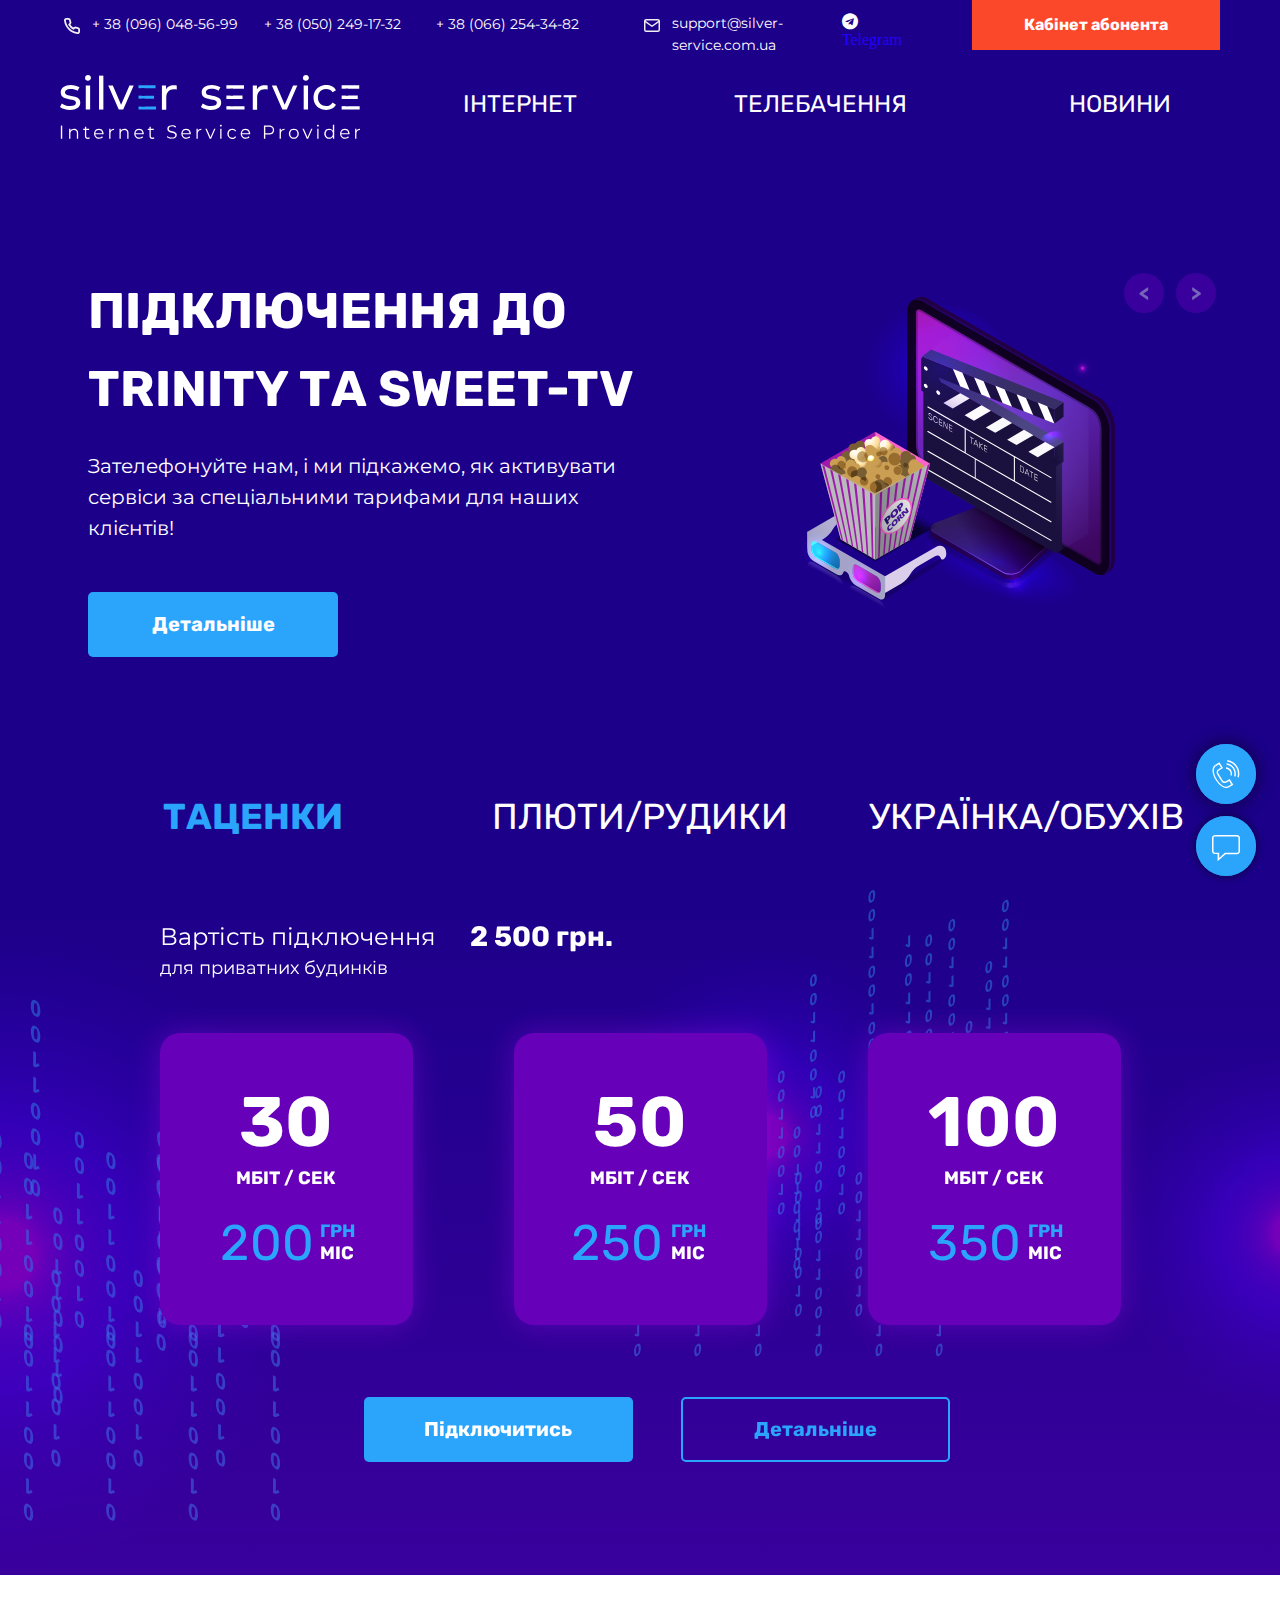
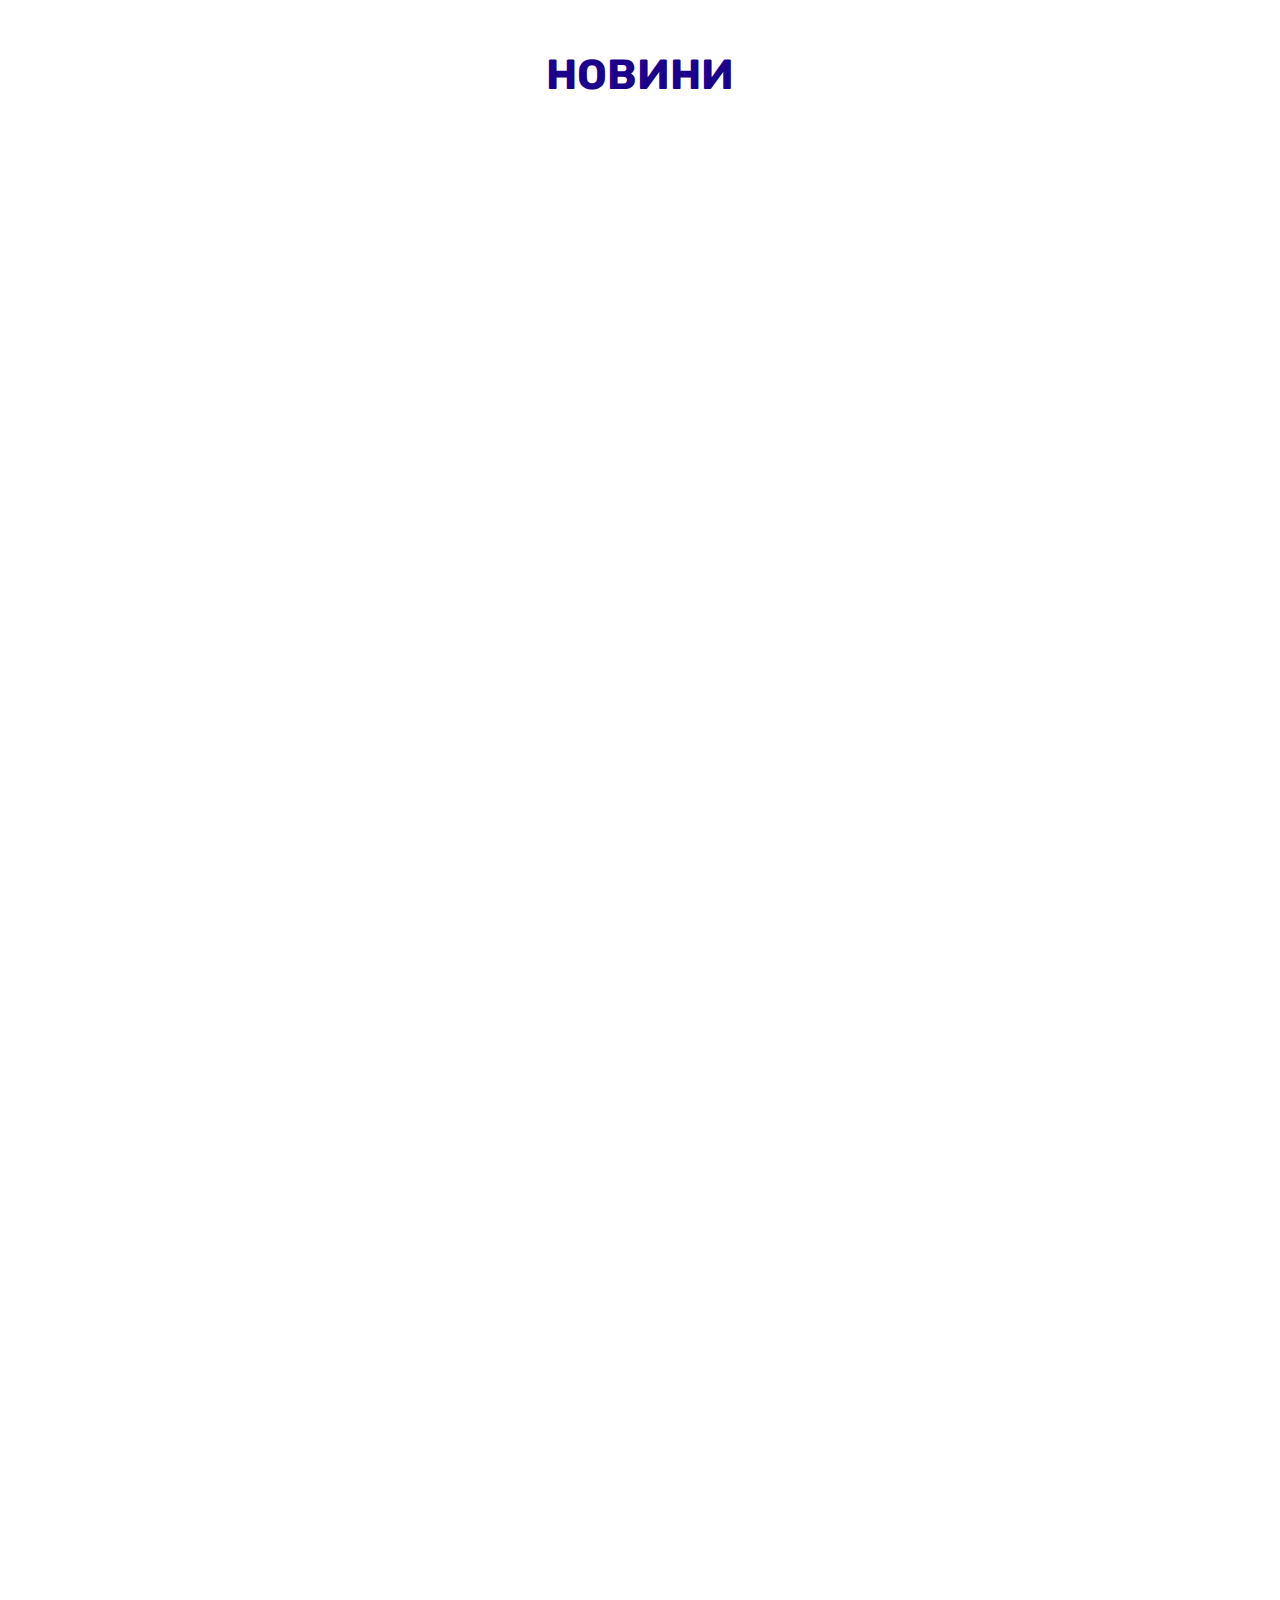
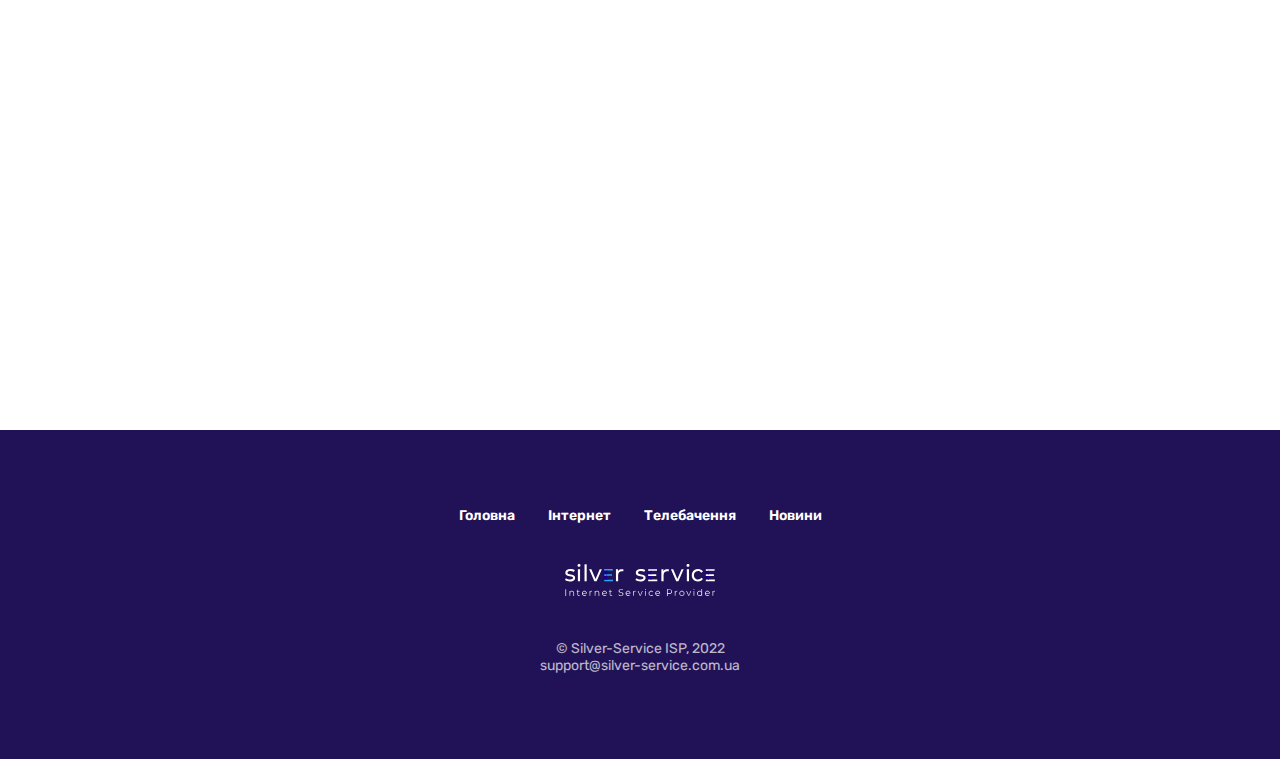
==== index.html @ 861c17b2 "Added link to telegram bot, added mailto:" ====
﻿<!DOCTYPE html>
<html>

<head>
    <meta charset="utf-8" />
    <meta http-equiv="Content-Type" content="text/html; charset=utf-8" />
    <meta name="viewport" content="width=device-width, initial-scale=1.0" />
    <!--metatextblock-->
    <title>Головна</title>
    <meta property="og:url" content="http://project1877229.tilda.ws" />
    <meta property="og:title" content="Головна" />
    <meta property="og:description" content="" />
    <meta property="og:type" content="website" />
    <meta property="og:image" content="images/tild3565-3937-4162-a237-366563643564__-__resize__504x__photo143449487857786c23bcb06b9.jpeg" />
    <link rel="canonical" href="http://project1877229.tilda.ws">
    <!--/metatextblock-->
    <meta property="fb:app_id" content="257953674358265" />
    <meta name="format-detection" content="telephone=no" />
    <meta http-equiv="x-dns-prefetch-control" content="on">
    <link rel="shortcut icon" href="images/tildafavicon.ico" type="image/x-icon" />
    <link rel="stylesheet" href="https://cdnjs.cloudflare.com/ajax/libs/font-awesome/4.7.0/css/font-awesome.min.css">
	
	<!-- Assets -->
    <link rel="stylesheet" href="css/tilda-grid-3.0.min.css" type="text/css" media="all" />
    <link rel="stylesheet" href="css/tilda-blocks-2.12.css?t=1578411606" type="text/css" media="all" />
    <link rel="stylesheet" href="css/tilda-animation-1.0.min.css" type="text/css" media="all" />
    <link rel="stylesheet" href="css/tilda-slds-1.4.min.css" type="text/css" media="all" />
    <link rel="stylesheet" href="css/tilda-zoom-2.0.min.css" type="text/css" media="all" />
    <link rel="stylesheet" href="css/tilda-popup-1.1.min.css" type="text/css" media="all" />
    <link rel="stylesheet" href="css/tilda-feed-1.0.min.css" type="text/css" media="all" />
    <link rel="stylesheet" href="https://fonts.googleapis.com/css?family=Montserrat|Rubik:400,700&display=swap&subset=cyrillic" type="text/css" />
    <script src="js/jquery-1.10.2.min.js"></script>
    <script src="js/tilda-scripts-2.8.min.js"></script>
    <script src="js/tilda-blocks-2.7.js?t=1578411606"></script>
    <script src="js/lazyload-1.3.min.js" charset="utf-8"></script>
    <script src="js/tilda-animation-1.0.min.js" charset="utf-8"></script>
    <script src="js/tilda-slds-1.4.min.js" charset="utf-8"></script>
    <script src="js/hammer.min.js" charset="utf-8"></script>
    <script src="js/tilda-zoom-2.0.min.js" charset="utf-8"></script>
    <script src="js/tilda-feed-1.0.min.js" charset="utf-8"></script>
    <script src="js/tilda-forms-1.0.min.js" charset="utf-8"></script>
    <script type="text/javascript">
        window.dataLayer = window.dataLayer || [];
    </script>
    <script type="text/javascript">
        if ((/bot|google|yandex|baidu|bing|msn|duckduckbot|teoma|slurp|crawler|spider|robot|crawling|facebook/i.test(navigator.userAgent)) === false && typeof(sessionStorage) != 'undefined' && sessionStorage.getItem('visited') !== 'y') {
            var style = document.createElement('style');
            style.type = 'text/css';
            style.innerHTML = '@media screen and (min-width: 980px) {.t-records {opacity: 0;}.t-records_animated {-webkit-transition: opacity ease-in-out .2s;-moz-transition: opacity ease-in-out .2s;-o-transition: opacity ease-in-out .2s;transition: opacity ease-in-out .2s;}.t-records.t-records_visible {opacity: 1;}}';
            document.getElementsByTagName('head')[0].appendChild(style);
            $(document).ready(function() {
                $('.t-records').addClass('t-records_animated');
                setTimeout(function() {
                    $('.t-records').addClass('t-records_visible');
                    sessionStorage.setItem('visited', 'y');
                }, 400);
            });
        }
    </script>
</head>

<body class="t-body" style="margin:0;">
    <!--allrecords-->
    <div id="allrecords" class="t-records" data-hook="blocks-collection-content-node" data-tilda-project-id="1877229" data-tilda-page-id="8498206" data-tilda-formskey="243329e633d4791a2cc7b2db73a82be6">
        <!--header-->
        <div id="t-header" class="t-records" data-hook="blocks-collection-content-node" data-tilda-project-id="1877229" data-tilda-page-id="8498579" data-tilda-formskey="243329e633d4791a2cc7b2db73a82be6">
            <div id="rec147330664" class="r t-rec" style=" " data-animationappear="off" data-record-type="396">
                <!-- T396 -->
                <style>
                    #rec147330664 .t396__artboard {
                        height: 168px;
                        background-color: #1c008a;
                    }
                    
                    #rec147330664 .t396__filter {
                        height: 168px;
                    }
                    
                    #rec147330664 .t396__carrier {
                        height: 168px;
                        background-position: center center;
                        background-attachment: scroll;
                        background-size: cover;
                        background-repeat: no-repeat;
                    }
                    
                    @media screen and (max-width: 1199px) {
                        #rec147330664 .t396__artboard {}
                        #rec147330664 .t396__filter {}
                        #rec147330664 .t396__carrier {
                            background-attachment: scroll;
                        }
                    }
                    
                    @media screen and (max-width: 959px) {}
                    
                    @media screen and (max-width: 639px) {}
                    
                    @media screen and (max-width: 479px) {}
                    
                    #rec147330664 .tn-elem[data-elem-id="1575580127696"] {
                        z-index: 5;
                        top: 75px;
                        left: calc(50% - 600px + 20px);
                        width: 300px;
                    }
                    
                    #rec147330664 .tn-elem[data-elem-id="1575580127696"] .tn-atom {
                        background-position: center center;
                        border-color: transparent;
                        border-style: solid;
                    }
                    
                    @media screen and (max-width: 1199px) {
                        #rec147330664 .tn-elem[data-elem-id="1575580127696"] {
                            top: 28px;
                            left: calc(50% - 480px + 20px);
                            width: 200px;
                        }
                    }
                    
                    @media screen and (max-width: 959px) {}
                    
                    @media screen and (max-width: 639px) {}
                    
                    @media screen and (max-width: 479px) {
                        #rec147330664 .tn-elem[data-elem-id="1575580127696"] {
                            top: 28px;
                            left: calc(50% - 160px + 20px);
                            width: 280px;
                        }
                    }
                    
                    #rec147330664 .tn-elem[data-elem-id="1576693805692"] {
                        color: #ffffff;
                        text-align: center;
                        z-index: 4;
                        top: 77px;
                        left: calc(50% - 600px + 380px);
                        width: 200px;
                        height: 55px;
                    }
                    
                    #rec147330664 .tn-elem[data-elem-id="1576693805692"] .tn-atom {
                        color: #ffffff;
                        font-size: 24px;
                        font-family: 'Rubik', Arial, sans-serif;
                        line-height: 1.55;
                        font-weight: 400;
                        border-width: 1px;
                        border-radius: 30px;
                        background-position: center center;
                        border-color: transparent;
                        border-style: solid;
                        transition: background-color 0.2s ease-in-out, color 0.2s ease-in-out, border-color 0.2s ease-in-out;
                    }
                    
                    #rec147330664 .tn-elem[data-elem-id="1576693805692"] .tn-atom:hover {
                        color: #2ba4fb;
                    }
                    
                    @media screen and (max-width: 1199px) {}
                    
                    @media screen and (max-width: 959px) {}
                    
                    @media screen and (max-width: 639px) {}
                    
                    @media screen and (max-width: 479px) {}
                    
                    #rec147330664 .tn-elem[data-elem-id="1576693866097"] {
                        color: #ffffff;
                        text-align: center;
                        z-index: 2;
                        top: 77px;
                        left: calc(50% - 600px + 680px);
                        width: 200px;
                        height: 55px;
                    }
                    
                    #rec147330664 .tn-elem[data-elem-id="1576693866097"] .tn-atom {
                        color: #ffffff;
                        font-size: 24px;
                        font-family: 'Rubik', Arial, sans-serif;
                        line-height: 1.55;
                        font-weight: 400;
                        border-width: 1px;
                        border-radius: 30px;
                        background-position: center center;
                        border-color: transparent;
                        border-style: solid;
                        transition: background-color 0.2s ease-in-out, color 0.2s ease-in-out, border-color 0.2s ease-in-out;
                    }
                    
                    #rec147330664 .tn-elem[data-elem-id="1576693866097"] .tn-atom:hover {
                        color: #2ba4fb;
                    }
                    
                    @media screen and (max-width: 1199px) {}
                    
                    @media screen and (max-width: 959px) {}
                    
                    @media screen and (max-width: 639px) {}
                    
                    @media screen and (max-width: 479px) {}
                    
                    #rec147330664 .tn-elem[data-elem-id="1576693891593"] {
                        color: #ffffff;
                        text-align: center;
                        z-index: 1;
                        top: 77px;
                        left: calc(50% - 600px + 980px);
                        width: 200px;
                        height: 55px;
                    }
                    
                    #rec147330664 .tn-elem[data-elem-id="1576693891593"] .tn-atom {
                        color: #ffffff;
                        font-size: 24px;
                        font-family: 'Rubik', Arial, sans-serif;
                        line-height: 1.55;
                        font-weight: 400;
                        border-width: 1px;
                        border-radius: 30px;
                        background-position: center center;
                        border-color: transparent;
                        border-style: solid;
                        transition: background-color 0.2s ease-in-out, color 0.2s ease-in-out, border-color 0.2s ease-in-out;
                    }
                    
                    #rec147330664 .tn-elem[data-elem-id="1576693891593"] .tn-atom:hover {
                        color: #2ba4fb;
                    }
                    
                    @media screen and (max-width: 1199px) {}
                    
                    @media screen and (max-width: 959px) {}
                    
                    @media screen and (max-width: 639px) {}
                    
                    @media screen and (max-width: 479px) {}
                    
                    #rec147330664 .tn-elem[data-elem-id="1578404969261"] {
                        z-index: 6;
                        top: 18px;
                        left: calc(50% - 600px + 24px);
                        width: 16px;
                    }
                    
                    #rec147330664 .tn-elem[data-elem-id="1578404969261"] .tn-atom {
                        background-position: center center;
                        border-color: transparent;
                        border-style: solid;
                    }
                    
                    @media screen and (max-width: 1199px) {}
                    
                    @media screen and (max-width: 959px) {}
                    
                    @media screen and (max-width: 639px) {}
                    
                    @media screen and (max-width: 479px) {}
                    
                    #rec147330664 .tn-elem[data-elem-id="1578404969273"] {
                        color: #ffffff;
                        z-index: 7;
                        top: 14px;
                        left: calc(50% - 600px + 52px);
                        width: 160px;
                    }
                    
                    #rec147330664 .tn-elem[data-elem-id="1578404969273"] .tn-atom {
                        color: #ffffff;
                        font-size: 14px;
                        font-family: 'Montserrat', Arial, sans-serif;
                        line-height: 1.55;
                        font-weight: 400;
                        background-position: center center;
                        border-color: transparent;
                        border-style: solid;
                    }
                    
                    @media screen and (max-width: 1199px) {}
                    
                    @media screen and (max-width: 959px) {}
                    
                    @media screen and (max-width: 639px) {}
                    
                    @media screen and (max-width: 479px) {}
                    
                    #rec147330664 .tn-elem[data-elem-id="1578404969281"] {
                        z-index: 8;
                        top: 19px;
                        left: calc(50% - 600px + 604px);
                        width: 16px;
                    }
                    
                    #rec147330664 .tn-elem[data-elem-id="1578404969281"] .tn-atom {
                        background-position: center center;
                        border-color: transparent;
                        border-style: solid;
                    }
                    
                    @media screen and (max-width: 1199px) {}
                    
                    @media screen and (max-width: 959px) {}
                    
                    @media screen and (max-width: 639px) {}
                    
                    @media screen and (max-width: 479px) {}
                    
                    #rec147330664 .tn-elem[data-elem-id="1578404969293"] {
                        color: #ffffff;
                        z-index: 9;
                        top: 13px;
                        left: calc(50% - 600px + 632px);
                        width: 230px;
                    }
                    
                    #rec147330664 .tn-elem[data-elem-id="1578404969293"] .tn-atom {
                        color: #ffffff;
                        font-size: 14px;
                        font-family: 'Montserrat', Arial, sans-serif;
                        line-height: 1.55;
                        font-weight: 400;
                        background-position: center center;
                        border-color: transparent;
                        border-style: solid;
                    }
                    
                    @media screen and (max-width: 1199px) {}
                    
                    @media screen and (max-width: 959px) {}
                    
                    @media screen and (max-width: 639px) {}
                    
                    @media screen and (max-width: 479px) {}
                    
                    #rec147330664 .tn-elem[data-elem-id="1578404969298"] {
                        color: #ffffff;
                        z-index: 10;
                        top: 14px;
                        left: calc(50% - 600px + 224px);
                        width: 160px;
                    }
                    
                    #rec147330664 .tn-elem[data-elem-id="1578404969298"] .tn-atom {
                        color: #ffffff;
                        font-size: 14px;
                        font-family: 'Montserrat', Arial, sans-serif;
                        line-height: 1.55;
                        font-weight: 400;
                        background-position: center center;
                        border-color: transparent;
                        border-style: solid;
                    }
                    
                    @media screen and (max-width: 1199px) {}
                    
                    @media screen and (max-width: 959px) {}
                    
                    @media screen and (max-width: 639px) {}
                    
                    @media screen and (max-width: 479px) {}
                    
                    #rec147330664 .tn-elem[data-elem-id="1578404969304"] {
                        color: #ffffff;
                        z-index: 11;
                        top: 14px;
                        left: calc(50% - 600px + 396px);
                        width: 160px;
                    }
                    
                    #rec147330664 .tn-elem[data-elem-id="1578404969304"] .tn-atom {
                        color: #ffffff;
                        font-size: 14px;
                        font-family: 'Montserrat', Arial, sans-serif;
                        line-height: 1.55;
                        font-weight: 400;
                        background-position: center center;
                        border-color: transparent;
                        border-style: solid;
                    }
                    
                    @media screen and (max-width: 1199px) {}
                    
                    @media screen and (max-width: 959px) {}
                    
                    @media screen and (max-width: 639px) {}
                    
                    @media screen and (max-width: 479px) {}
                    
                    #rec147330664 .tn-elem[data-elem-id="1578404969310"] {
                        color: #ffffff;
                        text-align: center;
                        z-index: 12;
                        top: 0px;
                        left: calc(50% - 600px + 932px);
                        width: 248px;
                        height: 50px;
                    }
                    
                    #rec147330664 .tn-elem[data-elem-id="1578404969310"] .tn-atom {
                        color: #ffffff;
                        font-size: 16px;
                        font-family: 'Rubik', Arial, sans-serif;
                        line-height: 1.55;
                        font-weight: 700;
                        border-width: 1px;
                        border-radius: 0px;
                        background-color: #fb482b;
                        background-position: center center;
                        border-color: transparent;
                        border-style: solid;
                        transition: background-color 0.2s ease-in-out, color 0.2s ease-in-out, border-color 0.2s ease-in-out;
                    }
                    
                    #rec147330664 .tn-elem[data-elem-id="1578404969310"] .tn-atom:hover {
                        background-color: #c41d00;
                    }
                    
                    @media screen and (max-width: 1199px) {}
                    
                    @media screen and (max-width: 959px) {}
                    
                    @media screen and (max-width: 639px) {}
                    
                    @media screen and (max-width: 479px) {}
                </style>
                <div class='t396'>
                    <div class="t396__artboard" data-artboard-recid="147330664" data-artboard-height="168" data-artboard-height_vh="" data-artboard-valign="center" data-artboard-ovrflw="">
                        <div class="t396__carrier" data-artboard-recid="147330664"></div>
                        <div class="t396__filter" data-artboard-recid="147330664"></div>
                        <div class='t396__elem tn-elem tn-elem__1473306641575580127696' data-elem-id='1575580127696' data-elem-type='image' data-field-top-value="75" data-field-top-res-960-value="28" data-field-top-res-320-value="28" data-field-left-value="20" data-field-left-res-960-value="20" data-field-left-res-320-value="20" data-field-width-value="300" data-field-width-res-960-value="200" data-field-width-res-320-value="280" data-field-axisy-value="top" data-field-axisx-value="left" data-field-container-value="grid" data-field-topunits-value="" data-field-leftunits-value="" data-field-heightunits-value="" data-field-widthunits-value="">
                            <a class='tn-atom' href=""> <img class='tn-atom__img t-img' data-original='images/tild3166-6231-4563-a464-386262303534__logo.svg' imgfield='tn_img_1575580127696'> </a>
                        </div>
                        <div class='t396__elem tn-elem tn-elem__1473306641576693805692' data-elem-id='1576693805692' data-elem-type='button' data-field-top-value="77" data-field-left-value="380" data-field-height-value="55" data-field-width-value="200" data-field-axisy-value="top" data-field-axisx-value="left" data-field-container-value="grid" data-field-topunits-value="" data-field-leftunits-value="" data-field-heightunits-value="" data-field-widthunits-value=""> <a class='tn-atom' href="page8498574.html">ІНТЕРНЕТ</a> </div>
                        <div class='t396__elem tn-elem tn-elem__1473306641576693866097' data-elem-id='1576693866097' data-elem-type='button' data-field-top-value="77" data-field-left-value="680" data-field-height-value="55" data-field-width-value="200" data-field-axisy-value="top" data-field-axisx-value="left" data-field-container-value="grid" data-field-topunits-value="" data-field-leftunits-value="" data-field-heightunits-value="" data-field-widthunits-value=""> <a class='tn-atom' href="page8629852.html">ТЕЛЕБАЧЕННЯ</a> </div>
                        <div class='t396__elem tn-elem tn-elem__1473306641576693891593' data-elem-id='1576693891593' data-elem-type='button' data-field-top-value="77" data-field-left-value="980" data-field-height-value="55" data-field-width-value="200" data-field-axisy-value="top" data-field-axisx-value="left" data-field-container-value="grid" data-field-topunits-value="" data-field-leftunits-value="" data-field-heightunits-value="" data-field-widthunits-value=""> <a class='tn-atom' href="page8629856.html">НОВИНИ</a> </div>
                        <div class='t396__elem tn-elem tn-elem__1473306641578404969261' data-elem-id='1578404969261' data-elem-type='image' data-field-top-value="18" data-field-left-value="24" data-field-width-value="16" data-field-axisy-value="top" data-field-axisx-value="left" data-field-container-value="grid" data-field-topunits-value="" data-field-leftunits-value="" data-field-heightunits-value="" data-field-widthunits-value="">
                            <div class='tn-atom'> <img class='tn-atom__img t-img' data-original='images/tild3439-3432-4539-a363-653532376530__phone.svg' imgfield='tn_img_1578404969261'> </div>
                        </div>
                        <div class='t396__elem tn-elem tn-elem__1473306641578404969273' data-elem-id='1578404969273' data-elem-type='text' data-field-top-value="14" data-field-left-value="52" data-field-width-value="160" data-field-axisy-value="top" data-field-axisx-value="left" data-field-container-value="grid" data-field-topunits-value="" data-field-leftunits-value="" data-field-heightunits-value="" data-field-widthunits-value="">
                            <div class='tn-atom' field='tn_text_1578404969273'>+ 38 (096) 048-56-99</div>
                        </div>
                        <div class='t396__elem tn-elem tn-elem__1473306641578404969281' data-elem-id='1578404969281' data-elem-type='image' data-field-top-value="19" data-field-left-value="604" data-field-width-value="16" data-field-axisy-value="top" data-field-axisx-value="left" data-field-container-value="grid" data-field-topunits-value="" data-field-leftunits-value="" data-field-heightunits-value="" data-field-widthunits-value="">
                            <div class='tn-atom'> <img class='tn-atom__img t-img' data-original='images/tild3363-3438-4462-a466-366363633632__mail.svg' imgfield='tn_img_1578404969281'> </div>
                        </div>
                        <div class='t396__elem tn-elem tn-elem__1473306641578404969293' data-elem-id='1578404969293' data-elem-type='text' data-field-top-value="13" data-field-left-value="632" data-field-width-value="230" data-field-axisy-value="top" data-field-axisx-value="left" data-field-container-value="grid" data-field-topunits-value="" data-field-leftunits-value="" data-field-heightunits-value="" data-field-widthunits-value=""> <a class='tn-atom' href="mailto:support@silver-service.com.ua" target="_blank">support@silver-service.com.ua</a> <div class="Telegram" id="Telegram"><a href="#" class="fa fa-telegram"></a><a href="https://t.me/SilverService_tg_bot">Telegram</a></div> </div>
                        <div class='t396__elem tn-elem tn-elem__1473306641578404969298' data-elem-id='1578404969298' data-elem-type='text' data-field-top-value="14" data-field-left-value="224" data-field-width-value="160" data-field-axisy-value="top" data-field-axisx-value="left" data-field-container-value="grid" data-field-topunits-value="" data-field-leftunits-value="" data-field-heightunits-value="" data-field-widthunits-value="">
                            <div class='tn-atom' field='tn_text_1578404969298'>+ 38 (050) 249-17-32</div>
                        </div>
                        <div class='t396__elem tn-elem tn-elem__1473306641578404969304' data-elem-id='1578404969304' data-elem-type='text' data-field-top-value="14" data-field-left-value="396" data-field-width-value="160" data-field-axisy-value="top" data-field-axisx-value="left" data-field-container-value="grid" data-field-topunits-value="" data-field-leftunits-value="" data-field-heightunits-value="" data-field-widthunits-value="">
                            <div class='tn-atom' field='tn_text_1578404969304'>+ 38 (066) 254-34-82</div>
                        </div>
                        <div class='t396__elem tn-elem tn-elem__1473306641578404969310' data-elem-id='1578404969310' data-elem-type='button' data-field-top-value="0" data-field-left-value="932" data-field-height-value="50" data-field-width-value="248" data-field-axisy-value="top" data-field-axisx-value="left" data-field-container-value="grid" data-field-topunits-value="" data-field-leftunits-value="" data-field-heightunits-value="" data-field-widthunits-value=""> <a href="http://91.220.106.12:7979/publicbill/?&N=Client" <div class='tn-atom'>Кабінет абонента</div></a> </div>
                    </div>
                </div>
                <script>
                    $(document).ready(function() {
                        t396_init('147330664');
                    });
                </script>
                <!-- /T396 -->
            </div>
        </div>
        <!--/header-->
        <div id="rec149442898" class="r t-rec" style=" " data-animationappear="off" data-record-type="396">
            <!-- T396 -->
            <style>
                #rec149442898 .t396__artboard {
                    height: 490px;
                    background-color: #1c008a;
                }
                
                #rec149442898 .t396__filter {
                    height: 490px;
                }
                
                #rec149442898 .t396__carrier {
                    height: 490px;
                    background-position: center center;
                    background-attachment: scroll;
                    background-size: cover;
                    background-repeat: no-repeat;
                }
                
                @media screen and (max-width: 1199px) {
                    #rec149442898 .t396__artboard {}
                    #rec149442898 .t396__filter {}
                    #rec149442898 .t396__carrier {
                        background-attachment: scroll;
                    }
                }
                
                @media screen and (max-width: 959px) {}
                
                @media screen and (max-width: 639px) {}
                
                @media screen and (max-width: 479px) {}
                
                #rec149442898 .tn-elem[data-elem-id="1576423283520"] {
                    z-index: 1;
                    top: 81px;
                    left: calc(50% - 600px + 0px);
                    width: 1200px;
                    height: 550px;
                }
                
                #rec149442898 .tn-elem[data-elem-id="1576423283520"] .tn-atom {
                    background-position: center center;
                    border-color: transparent;
                    border-style: solid;
                }
                
                @media screen and (max-width: 1199px) {}
                
                @media screen and (max-width: 959px) {}
                
                @media screen and (max-width: 639px) {}
                
                @media screen and (max-width: 479px) {}
                
                #rec149442898 .tn-elem[data-elem-id="1578411361513"] {
                    color: #ffffff;
                    text-align: center;
                    z-index: 2;
                    top: 105px;
                    left: calc(50% - 600px + 1136px);
                    width: 40px;
                    height: 40px;
                }
                
                #rec149442898 .tn-elem[data-elem-id="1578411361513"] .tn-atom {
                    color: #ffffff;
                    font-size: 20px;
                    font-family: 'Rubik', Arial, sans-serif;
                    line-height: 1.55;
                    font-weight: 700;
                    border-width: 1px;
                    border-radius: 30px;
                    opacity: 0.4;
                    background-color: #6600b9;
                    background-position: center center;
                    border-color: transparent;
                    border-style: solid;
                    transition: background-color 0.2s ease-in-out, color 0.2s ease-in-out, border-color 0.2s ease-in-out;
                }
                
                @media screen and (max-width: 1199px) {}
                
                @media screen and (max-width: 959px) {}
                
                @media screen and (max-width: 639px) {}
                
                @media screen and (max-width: 479px) {}
                
                #rec149442898 .tn-elem[data-elem-id="1578411439933"] {
                    color: #ffffff;
                    text-align: center;
                    z-index: 3;
                    top: 105px;
                    left: calc(50% - 600px + 1084px);
                    width: 40px;
                    height: 40px;
                }
                
                #rec149442898 .tn-elem[data-elem-id="1578411439933"] .tn-atom {
                    color: #ffffff;
                    font-size: 20px;
                    font-family: 'Rubik', Arial, sans-serif;
                    line-height: 1.55;
                    font-weight: 700;
                    border-width: 1px;
                    border-radius: 30px;
                    opacity: 0.4;
                    background-color: #6600b9;
                    background-position: center center;
                    border-color: transparent;
                    border-style: solid;
                    transition: background-color 0.2s ease-in-out, color 0.2s ease-in-out, border-color 0.2s ease-in-out;
                }
                
                @media screen and (max-width: 1199px) {}
                
                @media screen and (max-width: 959px) {}
                
                @media screen and (max-width: 639px) {}
                
                @media screen and (max-width: 479px) {}
            </style>
            <div class='t396'>
                <div class="t396__artboard" data-artboard-recid="149442898" data-artboard-height="490" data-artboard-height_vh="" data-artboard-valign="center" data-artboard-ovrflw="">
                    <div class="t396__carrier" data-artboard-recid="149442898"></div>
                    <div class="t396__filter" data-artboard-recid="149442898"></div>
                    <div class='t396__elem tn-elem tn-elem__1494428981576423283520' data-elem-id='1576423283520' data-elem-type='shape' data-field-top-value="81" data-field-left-value="0" data-field-height-value="550" data-field-width-value="1200" data-field-axisy-value="top" data-field-axisx-value="left" data-field-container-value="grid" data-field-topunits-value="" data-field-leftunits-value="" data-field-heightunits-value="" data-field-widthunits-value="">
                        <div class='tn-atom'> </div>
                    </div>
                    <div class='t396__elem tn-elem tn-elem__1494428981578411361513' data-elem-id='1578411361513' data-elem-type='button' data-field-top-value="105" data-field-left-value="1136" data-field-height-value="40" data-field-width-value="40" data-field-axisy-value="top" data-field-axisx-value="left" data-field-container-value="grid" data-field-topunits-value="" data-field-leftunits-value="" data-field-heightunits-value="" data-field-widthunits-value=""> <a class='tn-atom' href="#slider_right">></a> </div>
                    <div class='t396__elem tn-elem tn-elem__1494428981578411439933' data-elem-id='1578411439933' data-elem-type='button' data-field-top-value="105" data-field-left-value="1084" data-field-height-value="40" data-field-width-value="40" data-field-axisy-value="top" data-field-axisx-value="left" data-field-container-value="grid" data-field-topunits-value="" data-field-leftunits-value="" data-field-heightunits-value="" data-field-widthunits-value="">
                        <a class='tn-atom' href="#slider_left">
                            <</a>
                    </div>
                </div>
            </div>
            <script>
                $(document).ready(function() {
                    t396_init('149442898');
                });
            </script>
            <!-- /T396 -->
        </div>
        <div id="rec149499066" class="r t-rec" style=" " data-animationappear="off" data-record-type="396">
            <!-- T396 -->
            <style>
                #rec149499066 .t396__artboard {
                    height: 490px;
                    background-color: #1C008A;
                }
                
                #rec149499066 .t396__filter {
                    height: 490px;
                }
                
                #rec149499066 .t396__carrier {
                    height: 490px;
                    background-position: center center;
                    background-attachment: scroll;
                    background-size: cover;
                    background-repeat: no-repeat;
                }
                
                @media screen and (max-width: 1199px) {
                    #rec149499066 .t396__artboard {}
                    #rec149499066 .t396__filter {}
                    #rec149499066 .t396__carrier {
                        background-attachment: scroll;
                    }
                }
                
                @media screen and (max-width: 959px) {
                    #rec149499066 .t396__artboard {
                        height: 772px;
                    }
                    #rec149499066 .t396__filter {
                        height: 772px;
                    }
                    #rec149499066 .t396__carrier {
                        height: 772px;
                    }
                }
                
                @media screen and (max-width: 639px) {
                    #rec149499066 .t396__artboard {
                        height: 724px;
                    }
                    #rec149499066 .t396__filter {
                        height: 724px;
                    }
                    #rec149499066 .t396__carrier {
                        height: 724px;
                    }
                }
                
                @media screen and (max-width: 479px) {
                    #rec149499066 .t396__artboard {
                        height: 648px;
                    }
                    #rec149499066 .t396__filter {
                        height: 648px;
                    }
                    #rec149499066 .t396__carrier {
                        height: 648px;
                    }
                }
                
                #rec149499066 .tn-elem[data-elem-id="1576692817430"] {
                    color: #ffffff;
                    text-align: center;
                    z-index: 5;
                    top: 343px;
                    left: 48px;
                    width: 250px;
                    height: 65px;
                }
                
                #rec149499066 .tn-elem[data-elem-id="1576692817430"] .tn-atom {
                    color: #ffffff;
                    font-size: 20px;
                    font-family: 'Rubik', Arial, sans-serif;
                    line-height: 1.55;
                    font-weight: 700;
                    border-width: 2px;
                    border-radius: 5px;
                    background-color: #2ba4fb;
                    background-position: center center;
                    border-color: transparent;
                    border-style: solid;
                    transition: background-color 0.2s ease-in-out, color 0.2s ease-in-out, border-color 0.2s ease-in-out;
                }
                
                #rec149499066 .tn-elem[data-elem-id="1576692817430"] .tn-atom:hover {
                    background-color: #6600b9;
                    color: #ffffff;
                }
                
                @media screen and (max-width: 1199px) {}
                
                @media screen and (max-width: 959px) {
                    #rec149499066 .tn-elem[data-elem-id="1576692817430"] {
                        top: 675px;
                        left: 24px;
                    }
                }
                
                @media screen and (max-width: 639px) {
                    #rec149499066 .tn-elem[data-elem-id="1576692817430"] {
                        top: 625px;
                        left: 24px;
                    }
                }
                
                @media screen and (max-width: 479px) {
                    #rec149499066 .tn-elem[data-elem-id="1576692817430"] {
                        top: 545px;
                        left: 12px;
                    }
                }
                
                #rec149499066 .tn-elem[data-elem-id="1578065264593"] {
                    color: #ffffff;
                    z-index: 6;
                    top: 24px;
                    left: 48px;
                    width: 560px;
                }
                
                #rec149499066 .tn-elem[data-elem-id="1578065264593"] .tn-atom {
                    color: #ffffff;
                    font-size: 50px;
                    font-family: 'Rubik', Arial, sans-serif;
                    line-height: 1.55;
                    font-weight: 700;
                    background-position: center center;
                    border-color: transparent;
                    border-style: solid;
                }
                
                @media screen and (max-width: 1199px) {}
                
                @media screen and (max-width: 959px) {
                    #rec149499066 .tn-elem[data-elem-id="1578065264593"] {
                        top: 356px;
                        left: 24px;
                    }
                }
                
                @media screen and (max-width: 639px) {
                    #rec149499066 .tn-elem[data-elem-id="1578065264593"] {
                        top: 356px;
                        left: 24px;
                        width: 440px;
                    }
                    #rec149499066 .tn-elem[data-elem-id="1578065264593"] .tn-atom {
                        font-size: 40px;
                    }
                }
                
                @media screen and (max-width: 479px) {
                    #rec149499066 .tn-elem[data-elem-id="1578065264593"] {
                        top: 245px;
                        left: 12px;
                        width: 286px;
                    }
                    #rec149499066 .tn-elem[data-elem-id="1578065264593"] .tn-atom {
                        font-size: 36px;
                    }
                }
                
                #rec149499066 .tn-elem[data-elem-id="1578065332938"] {
                    color: #ffffff;
                    z-index: 7;
                    top: 202px;
                    left: 48px;
                    width: 560px;
                }
                
                #rec149499066 .tn-elem[data-elem-id="1578065332938"] .tn-atom {
                    color: #ffffff;
                    font-size: 20px;
                    font-family: 'Montserrat', Arial, sans-serif;
                    line-height: 1.55;
                    font-weight: 400;
                    background-position: center center;
                    border-color: transparent;
                    border-style: solid;
                }
                
                @media screen and (max-width: 1199px) {}
                
                @media screen and (max-width: 959px) {
                    #rec149499066 .tn-elem[data-elem-id="1578065332938"] {
                        top: 534px;
                        left: 24px;
                    }
                }
                
                @media screen and (max-width: 639px) {
                    #rec149499066 .tn-elem[data-elem-id="1578065332938"] {
                        top: 504px;
                        left: 24px;
                        width: 430px;
                    }
                    #rec149499066 .tn-elem[data-elem-id="1578065332938"] .tn-atom {
                        font-size: 16px;
                    }
                }
                
                @media screen and (max-width: 479px) {
                    #rec149499066 .tn-elem[data-elem-id="1578065332938"] {
                        top: 423px;
                        left: 10px;
                        width: 280px;
                    }
                }
                
                #rec149499066 .tn-elem[data-elem-id="1578065553481"] {
                    z-index: 4;
                    top: 25px;
                    left: 680px;
                    width: 440px;
                }
                
                #rec149499066 .tn-elem[data-elem-id="1578065553481"] .tn-atom {
                    background-position: center center;
                    border-color: transparent;
                    border-style: solid;
                }
                
                @media screen and (max-width: 1199px) {
                    #rec149499066 .tn-elem[data-elem-id="1578065553481"] {
                        top: 25px;
                        left: 542px;
                    }
                }
                
                @media screen and (max-width: 959px) {
                    #rec149499066 .tn-elem[data-elem-id="1578065553481"] {
                        top: 5px;
                        left: 180px;
                    }
                }
                
                @media screen and (max-width: 639px) {
                    #rec149499066 .tn-elem[data-elem-id="1578065553481"] {
                        top: 5px;
                        left: 20px;
                    }
                }
                
                @media screen and (max-width: 479px) {
                    #rec149499066 .tn-elem[data-elem-id="1578065553481"] {
                        top: 5px;
                        left: 10px;
                        width: 280px;
                    }
                }
            </style>
            <div class='t396'>
                <div class="t396__artboard" data-artboard-recid="149499066" data-artboard-height="490" data-artboard-height-res-640="772" data-artboard-height-res-480="724" data-artboard-height-res-320="648" data-artboard-height_vh="" data-artboard-valign="center" data-artboard-ovrflw="">
                    <div class="t396__carrier" data-artboard-recid="149499066"></div>
                    <div class="t396__filter" data-artboard-recid="149499066"></div>
                    <div class='t396__elem tn-elem tn-elem__1494990661576692817430' data-elem-id='1576692817430' data-elem-type='button' data-field-top-value="343" data-field-top-res-640-value="675" data-field-top-res-480-value="625" data-field-top-res-320-value="545" data-field-left-value="48" data-field-left-res-640-value="24" data-field-left-res-480-value="24" data-field-left-res-320-value="12" data-field-height-value="65" data-field-width-value="250" data-field-axisy-value="top" data-field-axisx-value="left" data-field-container-value="window" data-field-topunits-value="" data-field-leftunits-value="" data-field-heightunits-value="" data-field-widthunits-value=""> <a class='tn-atom' href="page8629852.html">Детальніше</a> </div>
                    <div class='t396__elem tn-elem tn-elem__1494990661578065264593' data-elem-id='1578065264593' data-elem-type='text' data-field-top-value="24" data-field-top-res-640-value="356" data-field-top-res-480-value="356" data-field-top-res-320-value="245" data-field-left-value="48" data-field-left-res-640-value="24" data-field-left-res-480-value="24" data-field-left-res-320-value="12" data-field-width-value="560" data-field-width-res-480-value="440" data-field-width-res-320-value="286" data-field-axisy-value="top" data-field-axisx-value="left" data-field-container-value="window" data-field-topunits-value="" data-field-leftunits-value="" data-field-heightunits-value="" data-field-widthunits-value="">
                        <div class='tn-atom' field='tn_text_1578065264593'>ПІДКЛЮЧЕННЯ ДО TRINITY ТА SWEET-TV</div>
                    </div>
                    <div class='t396__elem tn-elem tn-elem__1494990661578065332938' data-elem-id='1578065332938' data-elem-type='text' data-field-top-value="202" data-field-top-res-640-value="534" data-field-top-res-480-value="504" data-field-top-res-320-value="423" data-field-left-value="48" data-field-left-res-640-value="24" data-field-left-res-480-value="24" data-field-left-res-320-value="10" data-field-width-value="560" data-field-width-res-480-value="430" data-field-width-res-320-value="280" data-field-axisy-value="top" data-field-axisx-value="left" data-field-container-value="window" data-field-topunits-value="" data-field-leftunits-value="" data-field-heightunits-value="" data-field-widthunits-value="">
                        <div class='tn-atom' field='tn_text_1578065332938'>Зателефонуйте нам, і ми підкажемо, як активувати сервіси за спеціальними тарифами для наших клієнтів!</div>
                    </div>
                    <div class='t396__elem tn-elem tn-elem__1494990661578065553481' data-elem-id='1578065553481' data-elem-type='image' data-field-top-value="25" data-field-top-res-960-value="25" data-field-top-res-640-value="5" data-field-top-res-480-value="5" data-field-top-res-320-value="5" data-field-left-value="680" data-field-left-res-960-value="542" data-field-left-res-640-value="180" data-field-left-res-480-value="20" data-field-left-res-320-value="10" data-field-width-value="440" data-field-width-res-320-value="280" data-field-axisy-value="top" data-field-axisx-value="left" data-field-container-value="window" data-field-topunits-value="" data-field-leftunits-value="" data-field-heightunits-value="" data-field-widthunits-value="">
                        <div class='tn-atom'> <img class='tn-atom__img t-img' data-original='images/tild6336-3039-4363-a165-613037383131__illustration.svg' imgfield='tn_img_1578065553481'> </div>
                    </div>
                </div>
            </div>
            <script>
                $(document).ready(function() {
                    t396_init('149499066');
                });
            </script>
            <!-- /T396 -->
        </div>
        <div id="rec153305418" class="r t-rec" style=" " data-animationappear="off" data-record-type="396">
            <!-- T396 -->
            <style>
                #rec153305418 .t396__artboard {
                    height: 490px;
                    background-color: #1C008A;
                }
                
                #rec153305418 .t396__filter {
                    height: 490px;
                }
                
                #rec153305418 .t396__carrier {
                    height: 490px;
                    background-position: center center;
                    background-attachment: scroll;
                    background-size: cover;
                    background-repeat: no-repeat;
                }
                
                @media screen and (max-width: 1199px) {
                    #rec153305418 .t396__artboard {}
                    #rec153305418 .t396__filter {}
                    #rec153305418 .t396__carrier {
                        background-attachment: scroll;
                    }
                }
                
                @media screen and (max-width: 959px) {
                    #rec153305418 .t396__artboard {
                        height: 772px;
                    }
                    #rec153305418 .t396__filter {
                        height: 772px;
                    }
                    #rec153305418 .t396__carrier {
                        height: 772px;
                    }
                }
                
                @media screen and (max-width: 639px) {
                    #rec153305418 .t396__artboard {
                        height: 724px;
                    }
                    #rec153305418 .t396__filter {
                        height: 724px;
                    }
                    #rec153305418 .t396__carrier {
                        height: 724px;
                    }
                }
                
                @media screen and (max-width: 479px) {
                    #rec153305418 .t396__artboard {
                        height: 648px;
                    }
                    #rec153305418 .t396__filter {
                        height: 648px;
                    }
                    #rec153305418 .t396__carrier {
                        height: 648px;
                    }
                }
                
                #rec153305418 .tn-elem[data-elem-id="1576692817430"] {
                    color: #ffffff;
                    text-align: center;
                    z-index: 5;
                    top: 343px;
                    left: 48px;
                    width: 330px;
                    height: 65px;
                }
                
                #rec153305418 .tn-elem[data-elem-id="1576692817430"] .tn-atom {
                    color: #ffffff;
                    font-size: 20px;
                    font-family: 'Rubik', Arial, sans-serif;
                    line-height: 1.55;
                    font-weight: 700;
                    border-width: 2px;
                    border-radius: 5px;
                    background-color: #2ba4fb;
                    background-position: center center;
                    border-color: transparent;
                    border-style: solid;
                    transition: background-color 0.2s ease-in-out, color 0.2s ease-in-out, border-color 0.2s ease-in-out;
                }
                
                #rec153305418 .tn-elem[data-elem-id="1576692817430"] .tn-atom:hover {
                    background-color: #6600b9;
                    color: #ffffff;
                }
                
                @media screen and (max-width: 1199px) {}
                
                @media screen and (max-width: 959px) {
                    #rec153305418 .tn-elem[data-elem-id="1576692817430"] {
                        top: 675px;
                        left: 24px;
                    }
                }
                
                @media screen and (max-width: 639px) {
                    #rec153305418 .tn-elem[data-elem-id="1576692817430"] {
                        top: 625px;
                        left: 24px;
                    }
                }
                
                @media screen and (max-width: 479px) {
                    #rec153305418 .tn-elem[data-elem-id="1576692817430"] {
                        top: 545px;
                        left: 12px;
                        width: 290px;
                        height: 65px;
                    }
                }
                
                #rec153305418 .tn-elem[data-elem-id="1578065264593"] {
                    color: #ffffff;
                    z-index: 6;
                    top: 24px;
                    left: 48px;
                    width: 560px;
                }
                
                #rec153305418 .tn-elem[data-elem-id="1578065264593"] .tn-atom {
                    color: #ffffff;
                    font-size: 50px;
                    font-family: 'Rubik', Arial, sans-serif;
                    line-height: 1.55;
                    font-weight: 700;
                    background-position: center center;
                    border-color: transparent;
                    border-style: solid;
                }
                
                @media screen and (max-width: 1199px) {}
                
                @media screen and (max-width: 959px) {
                    #rec153305418 .tn-elem[data-elem-id="1578065264593"] {
                        top: 356px;
                        left: 24px;
                    }
                }
                
                @media screen and (max-width: 639px) {
                    #rec153305418 .tn-elem[data-elem-id="1578065264593"] {
                        top: 356px;
                        left: 24px;
                        width: 440px;
                    }
                    #rec153305418 .tn-elem[data-elem-id="1578065264593"] .tn-atom {
                        font-size: 40px;
                    }
                }
                
                @media screen and (max-width: 479px) {
                    #rec153305418 .tn-elem[data-elem-id="1578065264593"] {
                        top: 245px;
                        left: 12px;
                        width: 286px;
                    }
                    #rec153305418 .tn-elem[data-elem-id="1578065264593"] .tn-atom {
                        font-size: 36px;
                    }
                }
                
                #rec153305418 .tn-elem[data-elem-id="1578065332938"] {
                    color: #ffffff;
                    z-index: 7;
                    top: 202px;
                    left: 48px;
                    width: 560px;
                }
                
                #rec153305418 .tn-elem[data-elem-id="1578065332938"] .tn-atom {
                    color: #ffffff;
                    font-size: 20px;
                    font-family: 'Montserrat', Arial, sans-serif;
                    line-height: 1.55;
                    font-weight: 400;
                    background-position: center center;
                    border-color: transparent;
                    border-style: solid;
                }
                
                @media screen and (max-width: 1199px) {}
                
                @media screen and (max-width: 959px) {
                    #rec153305418 .tn-elem[data-elem-id="1578065332938"] {
                        top: 534px;
                        left: 24px;
                    }
                }
                
                @media screen and (max-width: 639px) {
                    #rec153305418 .tn-elem[data-elem-id="1578065332938"] {
                        top: 504px;
                        left: 24px;
                        width: 430px;
                    }
                    #rec153305418 .tn-elem[data-elem-id="1578065332938"] .tn-atom {
                        font-size: 16px;
                    }
                }
                
                @media screen and (max-width: 479px) {
                    #rec153305418 .tn-elem[data-elem-id="1578065332938"] {
                        top: 423px;
                        left: 10px;
                        width: 280px;
                    }
                }
                
                #rec153305418 .tn-elem[data-elem-id="1578065553481"] {
                    z-index: 4;
                    top: 25px;
                    left: 680px;
                    width: 440px;
                }
                
                #rec153305418 .tn-elem[data-elem-id="1578065553481"] .tn-atom {
                    background-position: center center;
                    border-color: transparent;
                    border-style: solid;
                }
                
                @media screen and (max-width: 1199px) {
                    #rec153305418 .tn-elem[data-elem-id="1578065553481"] {
                        top: 25px;
                        left: 542px;
                    }
                }
                
                @media screen and (max-width: 959px) {
                    #rec153305418 .tn-elem[data-elem-id="1578065553481"] {
                        top: 5px;
                        left: 180px;
                    }
                }
                
                @media screen and (max-width: 639px) {
                    #rec153305418 .tn-elem[data-elem-id="1578065553481"] {
                        top: 5px;
                        left: 20px;
                    }
                }
                
                @media screen and (max-width: 479px) {
                    #rec153305418 .tn-elem[data-elem-id="1578065553481"] {
                        top: 5px;
                        left: 10px;
                        width: 280px;
                    }
                }
            </style>
            <div class='t396'>
                <div class="t396__artboard" data-artboard-recid="153305418" data-artboard-height="490" data-artboard-height-res-640="772" data-artboard-height-res-480="724" data-artboard-height-res-320="648" data-artboard-height_vh="" data-artboard-valign="center" data-artboard-ovrflw="">
                    <div class="t396__carrier" data-artboard-recid="153305418"></div>
                    <div class="t396__filter" data-artboard-recid="153305418"></div>
                    <div class='t396__elem tn-elem tn-elem__1533054181576692817430' data-elem-id='1576692817430' data-elem-type='button' data-field-top-value="343" data-field-top-res-640-value="675" data-field-top-res-480-value="625" data-field-top-res-320-value="545" data-field-left-value="48" data-field-left-res-640-value="24" data-field-left-res-480-value="24" data-field-left-res-320-value="12" data-field-height-value="65" data-field-height-res-320-value="65" data-field-width-value="330" data-field-width-res-320-value="290" data-field-axisy-value="top" data-field-axisx-value="left" data-field-container-value="window" data-field-topunits-value="" data-field-leftunits-value="" data-field-heightunits-value="" data-field-widthunits-value=""> <a href="http://91.220.106.12:7979/anketa/ru_RU/" <div class='tn-atom'> Заявка на підключення</div> </a> </div>
                    <div class='t396__elem tn-elem tn-elem__1533054181578065264593' data-elem-id='1578065264593' data-elem-type='text' data-field-top-value="24" data-field-top-res-640-value="356" data-field-top-res-480-value="356" data-field-top-res-320-value="245" data-field-left-value="48" data-field-left-res-640-value="24" data-field-left-res-480-value="24" data-field-left-res-320-value="12" data-field-width-value="560" data-field-width-res-480-value="440" data-field-width-res-320-value="286" data-field-axisy-value="top" data-field-axisx-value="left" data-field-container-value="window" data-field-topunits-value="" data-field-leftunits-value="" data-field-heightunits-value="" data-field-widthunits-value="">
                        <div class='tn-atom' field='tn_text_1578065264593'>ПІДКЛЮЧЕННЯ ІНТЕРНЕТУ</div>
                    </div>
                    <div class='t396__elem tn-elem tn-elem__1533054181578065332938' data-elem-id='1578065332938' data-elem-type='text' data-field-top-value="202" data-field-top-res-640-value="534" data-field-top-res-480-value="504" data-field-top-res-320-value="423" data-field-left-value="48" data-field-left-res-640-value="24" data-field-left-res-480-value="24" data-field-left-res-320-value="10" data-field-width-value="560" data-field-width-res-480-value="430" data-field-width-res-320-value="280" data-field-axisy-value="top" data-field-axisx-value="left" data-field-container-value="window" data-field-topunits-value="" data-field-leftunits-value="" data-field-heightunits-value="" data-field-widthunits-value="">
                        <div class='tn-atom' field='tn_text_1578065332938'>Стабільне швикісне підключення для дому та офісу в Київській області</div>
                    </div>
                    <div class='t396__elem tn-elem tn-elem__1533054181578065553481' data-elem-id='1578065553481' data-elem-type='image' data-field-top-value="25" data-field-top-res-960-value="25" data-field-top-res-640-value="5" data-field-top-res-480-value="5" data-field-top-res-320-value="5" data-field-left-value="680" data-field-left-res-960-value="542" data-field-left-res-640-value="180" data-field-left-res-480-value="20" data-field-left-res-320-value="10" data-field-width-value="440" data-field-width-res-320-value="280" data-field-axisy-value="top" data-field-axisx-value="left" data-field-container-value="window" data-field-topunits-value="" data-field-leftunits-value="" data-field-heightunits-value="" data-field-widthunits-value="">
                        <div class='tn-atom'> <img class='tn-atom__img t-img' data-original='images/tild3734-3432-4934-b239-316637353132__illustration-interne.svg' imgfield='tn_img_1578065553481'> </div>
                    </div>
                </div>
            </div>
            <script>
                $(document).ready(function() {
                    t396_init('153305418');
                });
            </script>
            <!-- /T396 -->
        </div>
        <div id="rec149498400" class="r t-rec" style=" " data-animationappear="off" data-record-type="131">
            <!-- T123 -->
            <div class="t123">
                <div class="t-container_100 ">
                    <div class="t-width t-width_100 ">
                        <!-- Тильдошная слайдер из Zero блоков -->
                        <link rel="stylesheet" href="https://cdnjs.cloudflare.com/ajax/libs/OwlCarousel2/2.3.4/assets/owl.carousel.min.css">
                        <link rel="stylesheet" href="https://cdnjs.cloudflare.com/ajax/libs/OwlCarousel2/2.3.4/assets/owl.theme.default.min.css">
                        <script src="https://cdnjs.cloudflare.com/ajax/libs/OwlCarousel2/2.3.4/owl.carousel.min.js"></script>
                        <script>
                            (function() {
                                // Id блока, в котором будет слайдер 
                                var block = $("#rec149442898");
                                // Class элемента, в котором будет находиться слайдер
                                var wrap = $(".tn-elem__1494428981576423283520");
                                // Id блоков, которые будут слайдами
                                var slides = $("#rec149499066, #rec153305418, #rec149542035");
                                wrap.addClass("tildoshnaya-slider-owl");
                                var box = wrap.find(".tn-atom");
                                box.append('<div class="owl-carousel owl-theme"></div>');
                                slides.appendTo(block.find('.owl-carousel'));
                                var owl = wrap.find('.owl-carousel').owlCarousel({
                                    // Зациклить слайдер - true
                                    // Без зацикленности - false
                                    loop: true,
                                    // Точки-контроллы
                                    dots: true,
                                    nav: false,
                                    // Колличество карточек
                                    items: 2,
                                    // Адаптивность
                                    responsive: {
                                        // 0 это минимальная ширина экрана, при которой включается следующая часть кода
                                        // 0:{ 
                                        //	items: 1 это колличество слайдов на экране
                                        //     items:1
                                        // },
                                        0: {
                                            items: 1
                                        },
                                        640: {
                                            items: 1
                                        },
                                        960: {
                                            items: 1
                                        },
                                    }
                                    // Адаптивность: конец
                                })

                                block.find("[href='#slider_left']").click(function(e) {
                                    e.preventDefault();
                                    owl.trigger('prev.owl.carousel');
                                })
                                block.find("[href='#slider_right']").click(function(e) {
                                    e.preventDefault();
                                    owl.trigger('next.owl.carousel');
                                })
                            }());
                        </script>
                        <style>
                            /* tildoshnaya_  */
                            
                            .tildoshnaya-slider-owl .t-rec .t396__artboard {
                                /* Указываем высоту слайда */
                                height: 550px !important;
                                /* Указываем ширину слайда */
                                width: 1200px !important;
                            }
                            
                            .tildoshnaya-slider-owl {
                                display: flex;
                                flex-flow: row nowrap;
                                justify-content: center;
                                align-items: stretch;
                                align-content: stretch;
                            }
                            
                            .tildoshnaya-slider-owl .t-rec,
                            .tildoshnaya-slider-owl .t396__artboard {
                                overflow: hidden !important;
                            }
                        </style>

                    </div>
                </div>
            </div>
        </div>
        <div id="rec149504840" class="r t-rec t-rec_pt_135 t-rec_pb_15" style="padding-top:135px;padding-bottom:15px;background-color:#1c008a; " data-animationappear="off" data-record-type="397" data-bg-color="#1c008a">
            <!-- t397 -->
            <div class="t397">
                <div class="t-container">
                    <div class="t397__col t-width t-width_12">
                        <div class="t397__wrapper t-align_center">
                            <div class="t397__tab t397__tab_active t397__width_33" data-tab-rec-ids="149521426" style="border-bottom: 0px solid #eee;;">
                                <div class="t397__title t-name t-name_xs" style="color:#ffffff;font-size:35px;font-weight:400;font-family:&apos;Rubik&apos;;text-transform:uppercase;" field="title">
                                    <div style="font-size:36px;font-family:'Rubik';" data-customstyle="yes">Таценки
                                        <br />
                                    </div>
                                </div>
                            </div>
                            <div class="t397__tab t397__width_33" data-tab-rec-ids="152928863" style="border-bottom: 0px solid #eee;;">
                                <div class="t397__title t-name t-name_xs" style="color:#ffffff;font-size:35px;font-weight:400;font-family:&apos;Rubik&apos;;text-transform:uppercase;" field="title2">
                                    <div style="font-size:36px;font-family:'Rubik';" data-customstyle="yes">Плюти/Рудики</div>
                                </div>
                            </div>
                            <div class="t397__tab t397__width_33" data-tab-rec-ids="153150101" style="border-bottom: 0px solid #eee;;">
                                <div class="t397__title t-name t-name_xs" style="color:#ffffff;font-size:35px;font-weight:400;font-family:&apos;Rubik&apos;;text-transform:uppercase;" field="title3">
                                    <div style="font-size:36px;font-family:'Rubik';" data-customstyle="yes">Українка/Обухів</div>
                                </div>
                            </div>
                        </div>
                        <div class="t397__wrapper_mobile">
                            <div class="t397__firefoxfix"></div>
                            <select class="t397__select t-name" style="font-family:Rubik;">
                                <option value="149521426">
                                    <div style="font-size:36px;font-family:'Rubik';" data-customstyle="yes">Таценки
                                        <br />
                                    </div>
                                </option>
                                <option value="152928863">
                                    <div style="font-size:36px;font-family:'Rubik';" data-customstyle="yes">Плюти/Рудики</div>
                                </option>
                                <option value="153150101">
                                    <div style="font-size:36px;font-family:'Rubik';" data-customstyle="yes">Українка/Обухів</div>
                                </option>
                            </select>
                        </div>
                    </div>
                </div>
            </div>
            <style type="text/css">
                #rec149504840 .t397__tab_active {
                    border-bottom-color: #222 !important;
                }
                
                #rec149504840 .t397__tab_active .t397__title {
                    color: #2ba4fb !important;
                    font-weight: 700 !important;
                }
                
                #rec149504840 .t397__select {
                    border: 0px solid #2ba4fb;
                    color: #2ba4fb;
                }
                
                #rec149504840 .t397__wrapper_mobile:after {
                    border-color: #2ba4fb transparent transparent transparent;
                }
                
                #rec149504840 .t397__firefoxfix {
                    top: 0px;
                    bottom: 0px;
                    right: 0px;
                }
                
                #rec149504840 .t397__tab:not(.t397__tab_active):hover .t397__title {
                    color: #2ba4fb !important;
                }
            </style>
            <script type="text/javascript">
                $(document).ready(function() {
                    t397_init('149504840');
                });
            </script>
        </div>

        <div id="rec152928863" class="r t-rec" style=" " data-animationappear="off" data-record-type="396">
            <!-- T396 -->
            <style>
                #rec152928863 .t396__artboard {
                    height: 700px;
                    background-color: #1c008a;
                }
                
                #rec152928863 .t396__filter {
                    height: 700px;
                    background-image: -webkit-gradient( linear, left top, left bottom, from(rgba(28, 0, 138, 0.3)), to(rgba(102, 0, 185, 0.4)));
                    background-image: -webkit-linear-gradient(top, rgba(28, 0, 138, 0.3), rgba(102, 0, 185, 0.4));
                    background-image: linear-gradient(to bottom, rgba(28, 0, 138, 0.3), rgba(102, 0, 185, 0.4));
                }
                
                #rec152928863 .t396__carrier {
                    height: 700px;
                    background-position: center center;
                    background-attachment: fixed;
                    transform: translate3d(0, 0, 0);
                    -moz-transform: unset;
                    background-image: url('images/tild3530-3733-4932-b964-313333376436__pricing-bg.svg');
                    background-size: cover;
                    background-repeat: no-repeat;
                }
                
                @media screen and (max-width: 1199px) {
                    #rec152928863 .t396__artboard {}
                    #rec152928863 .t396__filter {}
                    #rec152928863 .t396__carrier {
                        background-attachment: scroll;
                    }
                }
                
                @media screen and (max-width: 959px) {}
                
                @media screen and (max-width: 639px) {}
                
                @media screen and (max-width: 479px) {}
                
                #rec152928863 .tn-elem[data-elem-id="1576693177937"] {
                    color: #ffffff;
                    text-align: center;
                    z-index: 22;
                    top: 522px;
                    left: calc(50% - 134.5px + -142px);
                    width: 269px;
                    height: 65px;
                }
                
                #rec152928863 .tn-elem[data-elem-id="1576693177937"] .tn-atom {
                    color: #ffffff;
                    font-size: 20px;
                    font-family: 'Rubik', Arial, sans-serif;
                    line-height: 1.55;
                    font-weight: 700;
                    border-width: 2px;
                    border-radius: 5px;
                    background-color: #2ba4fb;
                    background-position: center center;
                    border-color: transparent;
                    border-style: solid;
                    transition: background-color 0.2s ease-in-out, color 0.2s ease-in-out, border-color 0.2s ease-in-out;
                }
                
                #rec152928863 .tn-elem[data-elem-id="1576693177937"] .tn-atom:hover {
                    background-color: #6600b9;
                    color: #ffffff;
                }
                
                @media screen and (max-width: 1199px) {}
                
                @media screen and (max-width: 959px) {}
                
                @media screen and (max-width: 639px) {}
                
                @media screen and (max-width: 479px) {}
                
                #rec152928863 .tn-elem[data-elem-id="1578067117523"] {
                    color: #2ba4fb;
                    text-align: center;
                    z-index: 23;
                    top: 522px;
                    left: calc(50% - 134.5px + 175px);
                    width: 269px;
                    height: 65px;
                }
                
                #rec152928863 .tn-elem[data-elem-id="1578067117523"] .tn-atom {
                    color: #2ba4fb;
                    font-size: 20px;
                    font-family: 'Rubik', Arial, sans-serif;
                    line-height: 1.55;
                    font-weight: 700;
                    border-width: 2px;
                    border-radius: 5px;
                    background-position: center center;
                    border-color: #2ba4fb;
                    border-style: solid;
                    transition: background-color 0.2s ease-in-out, color 0.2s ease-in-out, border-color 0.2s ease-in-out;
                }
                
                #rec152928863 .tn-elem[data-elem-id="1578067117523"] .tn-atom:hover {
                    border-color: #6600b9;
                    color: #ffffff;
                }
                
                @media screen and (max-width: 1199px) {}
                
                @media screen and (max-width: 959px) {}
                
                @media screen and (max-width: 639px) {}
                
                @media screen and (max-width: 479px) {}
                
                #rec152928863 .tn-elem[data-elem-id="1578146140188"] {
                    color: #ffffff;
                    z-index: 24;
                    top: 43px;
                    left: calc(50% - 600px + 120px);
                    width: 280px;
                }
                
                #rec152928863 .tn-elem[data-elem-id="1578146140188"] .tn-atom {
                    color: #ffffff;
                    font-size: 24px;
                    font-family: 'Montserrat', Arial, sans-serif;
                    line-height: 1.55;
                    font-weight: 400;
                    background-position: center center;
                    border-color: transparent;
                    border-style: solid;
                }
                
                @media screen and (max-width: 1199px) {}
                
                @media screen and (max-width: 959px) {}
                
                @media screen and (max-width: 639px) {}
                
                @media screen and (max-width: 479px) {}
                
                #rec152928863 .tn-elem[data-elem-id="1578146178375"] {
                    color: #ffffff;
                    z-index: 25;
                    top: 80px;
                    left: calc(50% - 600px + 120px);
                    width: 230px;
                }
                
                #rec152928863 .tn-elem[data-elem-id="1578146178375"] .tn-atom {
                    color: #ffffff;
                    font-size: 18px;
                    font-family: 'Montserrat', Arial, sans-serif;
                    line-height: 1.55;
                    font-weight: 400;
                    background-position: center center;
                    border-color: transparent;
                    border-style: solid;
                }
                
                @media screen and (max-width: 1199px) {}
                
                @media screen and (max-width: 959px) {}
                
                @media screen and (max-width: 639px) {}
                
                @media screen and (max-width: 479px) {}
                
                #rec152928863 .tn-elem[data-elem-id="1578146249828"] {
                    color: #ffffff;
                    z-index: 26;
                    top: 40px;
                    left: calc(50% - 600px + 430px);
                    width: 150px;
                }
                
                #rec152928863 .tn-elem[data-elem-id="1578146249828"] .tn-atom {
                    color: #ffffff;
                    font-size: 28px;
                    font-family: 'Rubik', Arial, sans-serif;
                    line-height: 1.55;
                    font-weight: 700;
                    background-position: center center;
                    border-color: transparent;
                    border-style: solid;
                }
                
                @media screen and (max-width: 1199px) {}
                
                @media screen and (max-width: 959px) {}
                
                @media screen and (max-width: 639px) {}
                
                @media screen and (max-width: 479px) {}
                
                #rec152928863 .tn-elem[data-elem-id="1578146409896"] {
                    z-index: 27;
                    top: 158px;
                    left: calc(50% - 600px + 120px);
                    width: 253px;
                    height: 292px;
                }
                
                #rec152928863 .tn-elem[data-elem-id="1578146409896"] .tn-atom {
                    border-radius: 20px;
                    background-color: #6600b9;
                    background-position: center center;
                    border-color: transparent;
                    border-style: solid;
                    box-shadow: 0px 0px 30px 0px rgba(200, 18, 255, 0.3);
                }
                
                @media screen and (max-width: 1199px) {}
                
                @media screen and (max-width: 959px) {}
                
                @media screen and (max-width: 639px) {}
                
                @media screen and (max-width: 479px) {}
                
                #rec152928863 .tn-elem[data-elem-id="1578146514465"] {
                    color: #ffffff;
                    text-align: center;
                    z-index: 28;
                    top: 206px;
                    left: calc(50% - 600px + 196px);
                    width: 100px;
                }
                
                #rec152928863 .tn-elem[data-elem-id="1578146514465"] .tn-atom {
                    color: #ffffff;
                    font-size: 70px;
                    font-family: 'Rubik', Arial, sans-serif;
                    line-height: 1.2;
                    font-weight: 700;
                    letter-spacing: 0.5px;
                    background-position: center center;
                    border-color: transparent;
                    border-style: solid;
                }
                
                @media screen and (max-width: 1199px) {}
                
                @media screen and (max-width: 959px) {}
                
                @media screen and (max-width: 639px) {}
                
                @media screen and (max-width: 479px) {}
                
                #rec152928863 .tn-elem[data-elem-id="1578146592045"] {
                    color: #ffffff;
                    text-align: center;
                    z-index: 29;
                    top: 290px;
                    left: calc(50% - 600px + 191px);
                    width: 110px;
                }
                
                #rec152928863 .tn-elem[data-elem-id="1578146592045"] .tn-atom {
                    color: #ffffff;
                    font-size: 18px;
                    font-family: 'Rubik', Arial, sans-serif;
                    line-height: 1.55;
                    font-weight: 700;
                    background-position: center center;
                    border-color: transparent;
                    border-style: solid;
                }
                
                @media screen and (max-width: 1199px) {}
                
                @media screen and (max-width: 959px) {}
                
                @media screen and (max-width: 639px) {}
                
                @media screen and (max-width: 479px) {}
                
                #rec152928863 .tn-elem[data-elem-id="1578146657368"] {
                    color: #2ba4fb;
                    z-index: 30;
                    top: 343px;
                    left: calc(50% - 600px + 180px);
                    width: 100px;
                }
                
                #rec152928863 .tn-elem[data-elem-id="1578146657368"] .tn-atom {
                    color: #2ba4fb;
                    font-size: 50px;
                    font-family: 'Rubik', Arial, sans-serif;
                    line-height: 1;
                    font-weight: 400;
                    letter-spacing: 0.5px;
                    background-position: center center;
                    border-color: transparent;
                    border-style: solid;
                }
                
                @media screen and (max-width: 1199px) {}
                
                @media screen and (max-width: 959px) {}
                
                @media screen and (max-width: 639px) {}
                
                @media screen and (max-width: 479px) {}
                
                #rec152928863 .tn-elem[data-elem-id="1578146717073"] {
                    color: #2ba4fb;
                    z-index: 31;
                    top: 343px;
                    left: calc(50% - 600px + 280px);
                    width: 40px;
                }
                
                #rec152928863 .tn-elem[data-elem-id="1578146717073"] .tn-atom {
                    color: #2ba4fb;
                    font-size: 18px;
                    font-family: 'Rubik', Arial, sans-serif;
                    line-height: 1.55;
                    font-weight: 700;
                    background-position: center center;
                    border-color: transparent;
                    border-style: solid;
                }
                
                @media screen and (max-width: 1199px) {}
                
                @media screen and (max-width: 959px) {}
                
                @media screen and (max-width: 639px) {}
                
                @media screen and (max-width: 479px) {}
                
                #rec152928863 .tn-elem[data-elem-id="1578146731612"] {
                    color: #ffffff;
                    z-index: 32;
                    top: 365px;
                    left: calc(50% - 600px + 280px);
                    width: 40px;
                }
                
                #rec152928863 .tn-elem[data-elem-id="1578146731612"] .tn-atom {
                    color: #ffffff;
                    font-size: 18px;
                    font-family: 'Rubik', Arial, sans-serif;
                    line-height: 1.55;
                    font-weight: 700;
                    background-position: center center;
                    border-color: transparent;
                    border-style: solid;
                }
                
                @media screen and (max-width: 1199px) {}
                
                @media screen and (max-width: 959px) {}
                
                @media screen and (max-width: 639px) {}
                
                @media screen and (max-width: 479px) {}
                
                #rec152928863 .tn-elem[data-elem-id="1578146827763"] {
                    z-index: 33;
                    top: 158px;
                    left: calc(50% - 600px + 474px);
                    width: 253px;
                    height: 292px;
                }
                
                #rec152928863 .tn-elem[data-elem-id="1578146827763"] .tn-atom {
                    border-radius: 20px;
                    background-color: #6600b9;
                    background-position: center center;
                    border-color: transparent;
                    border-style: solid;
                    box-shadow: 0px 0px 30px 0px rgba(200, 18, 255, 0.3);
                }
                
                @media screen and (max-width: 1199px) {}
                
                @media screen and (max-width: 959px) {}
                
                @media screen and (max-width: 639px) {}
                
                @media screen and (max-width: 479px) {}
                
                #rec152928863 .tn-elem[data-elem-id="1578146827788"] {
                    color: #ffffff;
                    text-align: center;
                    z-index: 34;
                    top: 206px;
                    left: calc(50% - 600px + 550px);
                    width: 100px;
                }
                
                #rec152928863 .tn-elem[data-elem-id="1578146827788"] .tn-atom {
                    color: #ffffff;
                    font-size: 70px;
                    font-family: 'Rubik', Arial, sans-serif;
                    line-height: 1.2;
                    font-weight: 700;
                    letter-spacing: 0.5px;
                    background-position: center center;
                    border-color: transparent;
                    border-style: solid;
                }
                
                @media screen and (max-width: 1199px) {}
                
                @media screen and (max-width: 959px) {}
                
                @media screen and (max-width: 639px) {}
                
                @media screen and (max-width: 479px) {}
                
                #rec152928863 .tn-elem[data-elem-id="1578146827799"] {
                    color: #ffffff;
                    text-align: center;
                    z-index: 35;
                    top: 290px;
                    left: calc(50% - 600px + 545px);
                    width: 110px;
                }
                
                #rec152928863 .tn-elem[data-elem-id="1578146827799"] .tn-atom {
                    color: #ffffff;
                    font-size: 18px;
                    font-family: 'Rubik', Arial, sans-serif;
                    line-height: 1.55;
                    font-weight: 700;
                    background-position: center center;
                    border-color: transparent;
                    border-style: solid;
                }
                
                @media screen and (max-width: 1199px) {}
                
                @media screen and (max-width: 959px) {}
                
                @media screen and (max-width: 639px) {}
                
                @media screen and (max-width: 479px) {}
                
                #rec152928863 .tn-elem[data-elem-id="1578146827807"] {
                    color: #2ba4fb;
                    z-index: 36;
                    top: 343px;
                    left: calc(50% - 600px + 531px);
                    width: 100px;
                }
                
                #rec152928863 .tn-elem[data-elem-id="1578146827807"] .tn-atom {
                    color: #2ba4fb;
                    font-size: 50px;
                    font-family: 'Rubik', Arial, sans-serif;
                    line-height: 1;
                    font-weight: 400;
                    letter-spacing: 0.5px;
                    background-position: center center;
                    border-color: transparent;
                    border-style: solid;
                }
                
                @media screen and (max-width: 1199px) {}
                
                @media screen and (max-width: 959px) {}
                
                @media screen and (max-width: 639px) {}
                
                @media screen and (max-width: 479px) {}
                
                #rec152928863 .tn-elem[data-elem-id="1578146827815"] {
                    color: #2ba4fb;
                    z-index: 37;
                    top: 343px;
                    left: calc(50% - 600px + 631px);
                    width: 40px;
                }
                
                #rec152928863 .tn-elem[data-elem-id="1578146827815"] .tn-atom {
                    color: #2ba4fb;
                    font-size: 18px;
                    font-family: 'Rubik', Arial, sans-serif;
                    line-height: 1.55;
                    font-weight: 700;
                    background-position: center center;
                    border-color: transparent;
                    border-style: solid;
                }
                
                @media screen and (max-width: 1199px) {}
                
                @media screen and (max-width: 959px) {}
                
                @media screen and (max-width: 639px) {}
                
                @media screen and (max-width: 479px) {}
                
                #rec152928863 .tn-elem[data-elem-id="1578146827821"] {
                    color: #ffffff;
                    z-index: 38;
                    top: 365px;
                    left: calc(50% - 600px + 631px);
                    width: 40px;
                }
                
                #rec152928863 .tn-elem[data-elem-id="1578146827821"] .tn-atom {
                    color: #ffffff;
                    font-size: 18px;
                    font-family: 'Rubik', Arial, sans-serif;
                    line-height: 1.55;
                    font-weight: 700;
                    background-position: center center;
                    border-color: transparent;
                    border-style: solid;
                }
                
                @media screen and (max-width: 1199px) {}
                
                @media screen and (max-width: 959px) {}
                
                @media screen and (max-width: 639px) {}
                
                @media screen and (max-width: 479px) {}
                
                #rec152928863 .tn-elem[data-elem-id="1578146917992"] {
                    z-index: 39;
                    top: 158px;
                    left: calc(50% - 600px + 828px);
                    width: 253px;
                    height: 292px;
                }
                
                #rec152928863 .tn-elem[data-elem-id="1578146917992"] .tn-atom {
                    border-radius: 20px;
                    background-color: #6600b9;
                    background-position: center center;
                    border-color: transparent;
                    border-style: solid;
                    box-shadow: 0px 0px 30px 0px rgba(200, 18, 255, 0.3);
                }
                
                @media screen and (max-width: 1199px) {}
                
                @media screen and (max-width: 959px) {}
                
                @media screen and (max-width: 639px) {}
                
                @media screen and (max-width: 479px) {}
                
                #rec152928863 .tn-elem[data-elem-id="1578146918017"] {
                    color: #ffffff;
                    text-align: center;
                    z-index: 40;
                    top: 206px;
                    left: calc(50% - 600px + 888px);
                    width: 100px;
                }
                
                #rec152928863 .tn-elem[data-elem-id="1578146918017"] .tn-atom {
                    color: #ffffff;
                    font-size: 70px;
                    font-family: 'Rubik', Arial, sans-serif;
                    line-height: 1.2;
                    font-weight: 700;
                    letter-spacing: 0.5px;
                    background-position: center center;
                    border-color: transparent;
                    border-style: solid;
                }
                
                @media screen and (max-width: 1199px) {}
                
                @media screen and (max-width: 959px) {}
                
                @media screen and (max-width: 639px) {}
                
                @media screen and (max-width: 479px) {}
                
                #rec152928863 .tn-elem[data-elem-id="1578146918033"] {
                    color: #ffffff;
                    text-align: center;
                    z-index: 41;
                    top: 290px;
                    left: calc(50% - 600px + 899px);
                    width: 110px;
                }
                
                #rec152928863 .tn-elem[data-elem-id="1578146918033"] .tn-atom {
                    color: #ffffff;
                    font-size: 18px;
                    font-family: 'Rubik', Arial, sans-serif;
                    line-height: 1.55;
                    font-weight: 700;
                    background-position: center center;
                    border-color: transparent;
                    border-style: solid;
                }
                
                @media screen and (max-width: 1199px) {}
                
                @media screen and (max-width: 959px) {}
                
                @media screen and (max-width: 639px) {}
                
                @media screen and (max-width: 479px) {}
                
                #rec152928863 .tn-elem[data-elem-id="1578146918041"] {
                    color: #2ba4fb;
                    z-index: 42;
                    top: 343px;
                    left: calc(50% - 600px + 888px);
                    width: 100px;
                }
                
                #rec152928863 .tn-elem[data-elem-id="1578146918041"] .tn-atom {
                    color: #2ba4fb;
                    font-size: 50px;
                    font-family: 'Rubik', Arial, sans-serif;
                    line-height: 1;
                    font-weight: 400;
                    letter-spacing: 0.5px;
                    background-position: center center;
                    border-color: transparent;
                    border-style: solid;
                }
                
                @media screen and (max-width: 1199px) {}
                
                @media screen and (max-width: 959px) {}
                
                @media screen and (max-width: 639px) {}
                
                @media screen and (max-width: 479px) {}
                
                #rec152928863 .tn-elem[data-elem-id="1578146918049"] {
                    color: #2ba4fb;
                    z-index: 43;
                    top: 343px;
                    left: calc(50% - 600px + 988px);
                    width: 40px;
                }
                
                #rec152928863 .tn-elem[data-elem-id="1578146918049"] .tn-atom {
                    color: #2ba4fb;
                    font-size: 18px;
                    font-family: 'Rubik', Arial, sans-serif;
                    line-height: 1.55;
                    font-weight: 700;
                    background-position: center center;
                    border-color: transparent;
                    border-style: solid;
                }
                
                @media screen and (max-width: 1199px) {}
                
                @media screen and (max-width: 959px) {}
                
                @media screen and (max-width: 639px) {}
                
                @media screen and (max-width: 479px) {}
                
                #rec152928863 .tn-elem[data-elem-id="1578146918056"] {
                    color: #ffffff;
                    z-index: 44;
                    top: 365px;
                    left: calc(50% - 600px + 988px);
                    width: 40px;
                }
                
                #rec152928863 .tn-elem[data-elem-id="1578146918056"] .tn-atom {
                    color: #ffffff;
                    font-size: 18px;
                    font-family: 'Rubik', Arial, sans-serif;
                    line-height: 1.55;
                    font-weight: 700;
                    background-position: center center;
                    border-color: transparent;
                    border-style: solid;
                }
                
                @media screen and (max-width: 1199px) {}
                
                @media screen and (max-width: 959px) {}
                
                @media screen and (max-width: 639px) {}
                
                @media screen and (max-width: 479px) {}
            </style>
            <div class='t396'>
                <div class="t396__artboard" data-artboard-recid="149521426" data-artboard-height="700" data-artboard-height_vh="" data-artboard-valign="center" data-artboard-ovrflw="">
                    <div class="t396__carrier t-bgimg" data-artboard-recid="149521426" data-original="images/tild3530-3733-4932-b964-313333376436__pricing-bg.svg"></div>
                    <div class="t396__filter" data-artboard-recid="149521426"></div>
                    <div class='t396__elem tn-elem tn-elem__1495214261576693177937' data-elem-id='1576693177937' data-elem-type='button' data-field-top-value="522" data-field-left-value="-142" data-field-height-value="65" data-field-width-value="269" data-field-axisy-value="top" data-field-axisx-value="center" data-field-container-value="grid" data-field-topunits-value="" data-field-leftunits-value="" data-field-heightunits-value="" data-field-widthunits-value=""> <a class="tn-atom" href="http://91.220.106.12:7979/anketa/ru_RU/" <div="">Підключитись</a> </div>
                    <div class='t396__elem tn-elem tn-elem__1495214261578067117523' data-elem-id='1578067117523' data-elem-type='button' data-field-top-value="522" data-field-left-value="175" data-field-height-value="65" data-field-width-value="269" data-field-axisy-value="top" data-field-axisx-value="center" data-field-container-value="grid" data-field-topunits-value="" data-field-leftunits-value="" data-field-heightunits-value="" data-field-widthunits-value=""> <a class='tn-atom' href="page8498574.html">Детальніше</a> </div>
                    <div class='t396__elem tn-elem tn-elem__1495214261578146140188' data-elem-id='1578146140188' data-elem-type='text' data-field-top-value="43" data-field-left-value="120" data-field-width-value="280" data-field-axisy-value="top" data-field-axisx-value="left" data-field-container-value="grid" data-field-topunits-value="" data-field-leftunits-value="" data-field-heightunits-value="" data-field-widthunits-value="">
                        <div class='tn-atom' field='tn_text_1578146140188'>Вартість підключення</div>
                    </div>
                    <div class='t396__elem tn-elem tn-elem__1495214261578146178375' data-elem-id='1578146178375' data-elem-type='text' data-field-top-value="80" data-field-left-value="120" data-field-width-value="230" data-field-axisy-value="top" data-field-axisx-value="left" data-field-container-value="grid" data-field-topunits-value="" data-field-leftunits-value="" data-field-heightunits-value="" data-field-widthunits-value="">
                        <div class='tn-atom' field='tn_text_1578146178375'>виклик  фахівця 200 грн.</div>
                    </div>
                   <div class='t396__elem tn-elem tn-elem__1495214261578146249828' data-elem-id='1578146249828' data-elem-type='text' data-field-top-value="40" data-field-left-value="430" data-field-width-value="150" data-field-axisy-value="top" data-field-axisx-value="left" data-field-container-value="grid" data-field-topunits-value="" data-field-leftunits-value="" data-field-heightunits-value="" data-field-widthunits-value="">
                        <div class='tn-atom' field='tn_text_1578146249828'>2 500+ грн.</div>
                    </div>
                    <div class='t396__elem tn-elem tn-elem__1495214261578146409896' data-elem-id='1578146409896' data-elem-type='shape' data-field-top-value="158" data-field-left-value="120" data-field-height-value="292" data-field-width-value="253" data-field-axisy-value="top" data-field-axisx-value="left" data-field-container-value="grid" data-field-topunits-value="" data-field-leftunits-value="" data-field-heightunits-value="" data-field-widthunits-value="">
                        <div class='tn-atom'> </div>
                    </div>
                    <div class='t396__elem tn-elem tn-elem__1495214261578146514465' data-elem-id='1578146514465' data-elem-type='text' data-field-top-value="206" data-field-left-value="196" data-field-width-value="100" data-field-axisy-value="top" data-field-axisx-value="left" data-field-container-value="grid" data-field-topunits-value="" data-field-leftunits-value="" data-field-heightunits-value="" data-field-widthunits-value="">
                        <div class='tn-atom' field='tn_text_1578146514465'>30</div>
                    </div>
                    <div class='t396__elem tn-elem tn-elem__1495214261578146592045' data-elem-id='1578146592045' data-elem-type='text' data-field-top-value="290" data-field-left-value="191" data-field-width-value="110" data-field-axisy-value="top" data-field-axisx-value="left" data-field-container-value="grid" data-field-topunits-value="" data-field-leftunits-value="" data-field-heightunits-value="" data-field-widthunits-value="">
                        <div class='tn-atom' field='tn_text_1578146592045'>МБІТ / СЕК</div>
                    </div>
                    <div class='t396__elem tn-elem tn-elem__1495214261578146657368' data-elem-id='1578146657368' data-elem-type='text' data-field-top-value="343" data-field-left-value="180" data-field-width-value="100" data-field-axisy-value="top" data-field-axisx-value="left" data-field-container-value="grid" data-field-topunits-value="" data-field-leftunits-value="" data-field-heightunits-value="" data-field-widthunits-value="">
                        <div class='tn-atom' field='tn_text_1578146657368'>400</div>
                    </div>
                    <div class='t396__elem tn-elem tn-elem__1495214261578146717073' data-elem-id='1578146717073' data-elem-type='text' data-field-top-value="343" data-field-left-value="280" data-field-width-value="40" data-field-axisy-value="top" data-field-axisx-value="left" data-field-container-value="grid" data-field-topunits-value="" data-field-leftunits-value="" data-field-heightunits-value="" data-field-widthunits-value="">
                        <div class='tn-atom' field='tn_text_1578146717073'>ГРН</div>
                    </div>
                    <div class='t396__elem tn-elem tn-elem__1495214261578146731612' data-elem-id='1578146731612' data-elem-type='text' data-field-top-value="365" data-field-left-value="280" data-field-width-value="40" data-field-axisy-value="top" data-field-axisx-value="left" data-field-container-value="grid" data-field-topunits-value="" data-field-leftunits-value="" data-field-heightunits-value="" data-field-widthunits-value="">
                        <div class='tn-atom' field='tn_text_1578146731612'>МІС</div>
                    </div>
                    <div class='t396__elem tn-elem tn-elem__1495214261578146827763' data-elem-id='1578146827763' data-elem-type='shape' data-field-top-value="158" data-field-left-value="474" data-field-height-value="292" data-field-width-value="253" data-field-axisy-value="top" data-field-axisx-value="left" data-field-container-value="grid" data-field-topunits-value="" data-field-leftunits-value="" data-field-heightunits-value="" data-field-widthunits-value="">
                        <div class='tn-atom'> </div>
                    </div>
                    <div class='t396__elem tn-elem tn-elem__1495214261578146827788' data-elem-id='1578146827788' data-elem-type='text' data-field-top-value="206" data-field-left-value="550" data-field-width-value="100" data-field-axisy-value="top" data-field-axisx-value="left" data-field-container-value="grid" data-field-topunits-value="" data-field-leftunits-value="" data-field-heightunits-value="" data-field-widthunits-value="">
                        <div class='tn-atom' field='tn_text_1578146827788'>50</div>
                    </div>
                    <div class='t396__elem tn-elem tn-elem__1495214261578146827799' data-elem-id='1578146827799' data-elem-type='text' data-field-top-value="290" data-field-left-value="545" data-field-width-value="110" data-field-axisy-value="top" data-field-axisx-value="left" data-field-container-value="grid" data-field-topunits-value="" data-field-leftunits-value="" data-field-heightunits-value="" data-field-widthunits-value="">
                        <div class='tn-atom' field='tn_text_1578146827799'>МБІТ / СЕК</div>
                    </div>
                    <div class='t396__elem tn-elem tn-elem__1495214261578146827807' data-elem-id='1578146827807' data-elem-type='text' data-field-top-value="343" data-field-left-value="531" data-field-width-value="100" data-field-axisy-value="top" data-field-axisx-value="left" data-field-container-value="grid" data-field-topunits-value="" data-field-leftunits-value="" data-field-heightunits-value="" data-field-widthunits-value="">
                        <div class='tn-atom' field='tn_text_1578146827807'>600</div>
                    </div>
                    <div class='t396__elem tn-elem tn-elem__1495214261578146827815' data-elem-id='1578146827815' data-elem-type='text' data-field-top-value="343" data-field-left-value="631" data-field-width-value="40" data-field-axisy-value="top" data-field-axisx-value="left" data-field-container-value="grid" data-field-topunits-value="" data-field-leftunits-value="" data-field-heightunits-value="" data-field-widthunits-value="">
                        <div class='tn-atom' field='tn_text_1578146827815'>ГРН</div>
                    </div>
                    <div class='t396__elem tn-elem tn-elem__1495214261578146827821' data-elem-id='1578146827821' data-elem-type='text' data-field-top-value="365" data-field-left-value="631" data-field-width-value="40" data-field-axisy-value="top" data-field-axisx-value="left" data-field-container-value="grid" data-field-topunits-value="" data-field-leftunits-value="" data-field-heightunits-value="" data-field-widthunits-value="">
                        <div class='tn-atom' field='tn_text_1578146827821'>МІС</div>
                    </div>
                    <div class='t396__elem tn-elem tn-elem__1495214261578146917992' data-elem-id='1578146917992' data-elem-type='shape' data-field-top-value="158" data-field-left-value="828" data-field-height-value="292" data-field-width-value="253" data-field-axisy-value="top" data-field-axisx-value="left" data-field-container-value="grid" data-field-topunits-value="" data-field-leftunits-value="" data-field-heightunits-value="" data-field-widthunits-value="">
                        <div class='tn-atom'> </div>
                    </div>
                    <div class='t396__elem tn-elem tn-elem__1495214261578146918017' data-elem-id='1578146918017' data-elem-type='text' data-field-top-value="206" data-field-left-value="888" data-field-width-value="100" data-field-axisy-value="top" data-field-axisx-value="left" data-field-container-value="grid" data-field-topunits-value="" data-field-leftunits-value="" data-field-heightunits-value="" data-field-widthunits-value="">
                        <div class='tn-atom' field='tn_text_1578146918017'>100</div>
                    </div>
                    <div class='t396__elem tn-elem tn-elem__1495214261578146918033' data-elem-id='1578146918033' data-elem-type='text' data-field-top-value="290" data-field-left-value="899" data-field-width-value="110" data-field-axisy-value="top" data-field-axisx-value="left" data-field-container-value="grid" data-field-topunits-value="" data-field-leftunits-value="" data-field-heightunits-value="" data-field-widthunits-value="">
                        <div class='tn-atom' field='tn_text_1578146918033'>МБІТ / СЕК</div>
                    </div>
                    <div class='t396__elem tn-elem tn-elem__1495214261578146918041' data-elem-id='1578146918041' data-elem-type='text' data-field-top-value="343" data-field-left-value="888" data-field-width-value="100" data-field-axisy-value="top" data-field-axisx-value="left" data-field-container-value="grid" data-field-topunits-value="" data-field-leftunits-value="" data-field-heightunits-value="" data-field-widthunits-value="">
                        <div class='tn-atom' field='tn_text_1578146918041'>800</div>
                    </div>
                    <div class='t396__elem tn-elem tn-elem__1495214261578146918049' data-elem-id='1578146918049' data-elem-type='text' data-field-top-value="343" data-field-left-value="988" data-field-width-value="40" data-field-axisy-value="top" data-field-axisx-value="left" data-field-container-value="grid" data-field-topunits-value="" data-field-leftunits-value="" data-field-heightunits-value="" data-field-widthunits-value="">
                        <div class='tn-atom' field='tn_text_1578146918049'>ГРН</div>
                    </div>
                    <div class='t396__elem tn-elem tn-elem__1495214261578146918056' data-elem-id='1578146918056' data-elem-type='text' data-field-top-value="365" data-field-left-value="988" data-field-width-value="40" data-field-axisy-value="top" data-field-axisx-value="left" data-field-container-value="grid" data-field-topunits-value="" data-field-leftunits-value="" data-field-heightunits-value="" data-field-widthunits-value="">
                        <div class='tn-atom' field='tn_text_1578146918056'>МІС</div>
                    </div>
                </div>
            </div>
            <script>
                $(document).ready(function() {
                    t396_init('149521426');
                });
            </script>
            <!-- /T396 -->
        </div>
 
        <div id="rec149521426" class="r t-rec" style=" " data-animationappear="off" data-record-type="396">
            <!-- T396 -->
            <style>
                #rec149521426 .t396__artboard {
                    height: 700px;
                    background-color: #1c008a;
                }

                #rec149521426 .t396__filter {
                    height: 700px;
                    background-image: -webkit-gradient( linear, left top, left bottom, from(rgba(28, 0, 138, 0.3)), to(rgba(102, 0, 185, 0.4)));
                    background-image: -webkit-linear-gradient(top, rgba(28, 0, 138, 0.3), rgba(102, 0, 185, 0.4));
                    background-image: linear-gradient(to bottom, rgba(28, 0, 138, 0.3), rgba(102, 0, 185, 0.4));
                }

                #rec149521426 .t396__carrier {
                    height: 700px;
                    background-position: center center;
                    background-attachment: fixed;
                    transform: translate3d(0, 0, 0);
                    -moz-transform: unset;
                    background-image: url('images/tild3530-3733-4932-b964-313333376436__pricing-bg.svg');
                    background-size: cover;
                    background-repeat: no-repeat;
                }

                @media screen and (max-width: 1199px) {
                    #rec149521426 .t396__artboard {
                    }

                    #rec149521426 .t396__filter {
                    }

                    #rec149521426 .t396__carrier {
                        background-attachment: scroll;
                    }
                }

                @media screen and (max-width: 959px) {
                }

                @media screen and (max-width: 639px) {
                }

                @media screen and (max-width: 479px) {
                }

                #rec149521426 .tn-elem[data-elem-id="1576693177937"] {
                    color: #ffffff;
                    text-align: center;
                    z-index: 22;
                    top: 522px;
                    left: calc(50% - 134.5px + -142px);
                    width: 269px;
                    height: 65px;
                }

                    #rec149521426 .tn-elem[data-elem-id="1576693177937"] .tn-atom {
                        color: #ffffff;
                        font-size: 20px;
                        font-family: 'Rubik', Arial, sans-serif;
                        line-height: 1.55;
                        font-weight: 700;
                        border-width: 2px;
                        border-radius: 5px;
                        background-color: #2ba4fb;
                        background-position: center center;
                        border-color: transparent;
                        border-style: solid;
                        transition: background-color 0.2s ease-in-out, color 0.2s ease-in-out, border-color 0.2s ease-in-out;
                    }

                        #rec149521426 .tn-elem[data-elem-id="1576693177937"] .tn-atom:hover {
                            background-color: #6600b9;
                            color: #ffffff;
                        }

                @media screen and (max-width: 1199px) {
                }

                @media screen and (max-width: 959px) {
                }

                @media screen and (max-width: 639px) {
                }

                @media screen and (max-width: 479px) {
                }

                #rec149521426 .tn-elem[data-elem-id="1578067117523"] {
                    color: #2ba4fb;
                    text-align: center;
                    z-index: 23;
                    top: 522px;
                    left: calc(50% - 134.5px + 175px);
                    width: 269px;
                    height: 65px;
                }

                    #rec149521426 .tn-elem[data-elem-id="1578067117523"] .tn-atom {
                        color: #2ba4fb;
                        font-size: 20px;
                        font-family: 'Rubik', Arial, sans-serif;
                        line-height: 1.55;
                        font-weight: 700;
                        border-width: 2px;
                        border-radius: 5px;
                        background-position: center center;
                        border-color: #2ba4fb;
                        border-style: solid;
                        transition: background-color 0.2s ease-in-out, color 0.2s ease-in-out, border-color 0.2s ease-in-out;
                    }

                        #rec149521426 .tn-elem[data-elem-id="1578067117523"] .tn-atom:hover {
                            border-color: #6600b9;
                            color: #ffffff;
                        }

                @media screen and (max-width: 1199px) {
                }

                @media screen and (max-width: 959px) {
                }

                @media screen and (max-width: 639px) {
                }

                @media screen and (max-width: 479px) {
                }

                #rec149521426 .tn-elem[data-elem-id="1578146140188"] {
                    color: #ffffff;
                    z-index: 24;
                    top: 43px;
                    left: calc(50% - 600px + 120px);
                    width: 280px;
                }

                    #rec149521426 .tn-elem[data-elem-id="1578146140188"] .tn-atom {
                        color: #ffffff;
                        font-size: 24px;
                        font-family: 'Montserrat', Arial, sans-serif;
                        line-height: 1.55;
                        font-weight: 400;
                        background-position: center center;
                        border-color: transparent;
                        border-style: solid;
                    }

                @media screen and (max-width: 1199px) {
                }

                @media screen and (max-width: 959px) {
                }

                @media screen and (max-width: 639px) {
                }

                @media screen and (max-width: 479px) {
                }

                #rec149521426 .tn-elem[data-elem-id="1578146178375"] {
                    color: #ffffff;
                    z-index: 25;
                    top: 80px;
                    left: calc(50% - 600px + 120px);
                    width: 230px;
                }

                    #rec149521426 .tn-elem[data-elem-id="1578146178375"] .tn-atom {
                        color: #ffffff;
                        font-size: 18px;
                        font-family: 'Montserrat', Arial, sans-serif;
                        line-height: 1.55;
                        font-weight: 400;
                        background-position: center center;
                        border-color: transparent;
                        border-style: solid;
                    }

                @media screen and (max-width: 1199px) {
                }

                @media screen and (max-width: 959px) {
                }

                @media screen and (max-width: 639px) {
                }

                @media screen and (max-width: 479px) {
                }

                #rec149521426 .tn-elem[data-elem-id="1578146249828"] {
                    color: #ffffff;
                    z-index: 26;
                    top: 40px;
                    left: calc(50% - 600px + 430px);
                    width: 150px;
                }

                    #rec149521426 .tn-elem[data-elem-id="1578146249828"] .tn-atom {
                        color: #ffffff;
                        font-size: 28px;
                        font-family: 'Rubik', Arial, sans-serif;
                        line-height: 1.55;
                        font-weight: 700;
                        background-position: center center;
                        border-color: transparent;
                        border-style: solid;
                    }

                @media screen and (max-width: 1199px) {
                }

                @media screen and (max-width: 959px) {
                }

                @media screen and (max-width: 639px) {
                }

                @media screen and (max-width: 479px) {
                }

                #rec149521426 .tn-elem[data-elem-id="1578146409896"] {
                    z-index: 27;
                    top: 158px;
                    left: calc(50% - 600px + 120px);
                    width: 253px;
                    height: 292px;
                }

                    #rec149521426 .tn-elem[data-elem-id="1578146409896"] .tn-atom {
                        border-radius: 20px;
                        background-color: #6600b9;
                        background-position: center center;
                        border-color: transparent;
                        border-style: solid;
                        box-shadow: 0px 0px 30px 0px rgba(200, 18, 255, 0.3);
                    }

                @media screen and (max-width: 1199px) {
                }

                @media screen and (max-width: 959px) {
                }

                @media screen and (max-width: 639px) {
                }

                @media screen and (max-width: 479px) {
                }

                #rec149521426 .tn-elem[data-elem-id="1578146514465"] {
                    color: #ffffff;
                    text-align: center;
                    z-index: 28;
                    top: 206px;
                    left: calc(50% - 600px + 196px);
                    width: 100px;
                }

                    #rec149521426 .tn-elem[data-elem-id="1578146514465"] .tn-atom {
                        color: #ffffff;
                        font-size: 70px;
                        font-family: 'Rubik', Arial, sans-serif;
                        line-height: 1.2;
                        font-weight: 700;
                        letter-spacing: 0.5px;
                        background-position: center center;
                        border-color: transparent;
                        border-style: solid;
                    }

                @media screen and (max-width: 1199px) {
                }

                @media screen and (max-width: 959px) {
                }

                @media screen and (max-width: 639px) {
                }

                @media screen and (max-width: 479px) {
                }

                #rec149521426 .tn-elem[data-elem-id="1578146592045"] {
                    color: #ffffff;
                    text-align: center;
                    z-index: 29;
                    top: 290px;
                    left: calc(50% - 600px + 191px);
                    width: 110px;
                }

                    #rec149521426 .tn-elem[data-elem-id="1578146592045"] .tn-atom {
                        color: #ffffff;
                        font-size: 18px;
                        font-family: 'Rubik', Arial, sans-serif;
                        line-height: 1.55;
                        font-weight: 700;
                        background-position: center center;
                        border-color: transparent;
                        border-style: solid;
                    }

                @media screen and (max-width: 1199px) {
                }

                @media screen and (max-width: 959px) {
                }

                @media screen and (max-width: 639px) {
                }

                @media screen and (max-width: 479px) {
                }

                #rec149521426 .tn-elem[data-elem-id="1578146657368"] {
                    color: #2ba4fb;
                    z-index: 30;
                    top: 343px;
                    left: calc(50% - 600px + 180px);
                    width: 100px;
                }

                    #rec149521426 .tn-elem[data-elem-id="1578146657368"] .tn-atom {
                        color: #2ba4fb;
                        font-size: 50px;
                        font-family: 'Rubik', Arial, sans-serif;
                        line-height: 1;
                        font-weight: 400;
                        letter-spacing: 0.5px;
                        background-position: center center;
                        border-color: transparent;
                        border-style: solid;
                    }

                @media screen and (max-width: 1199px) {
                }

                @media screen and (max-width: 959px) {
                }

                @media screen and (max-width: 639px) {
                }

                @media screen and (max-width: 479px) {
                }

                #rec149521426 .tn-elem[data-elem-id="1578146717073"] {
                    color: #2ba4fb;
                    z-index: 31;
                    top: 343px;
                    left: calc(50% - 600px + 280px);
                    width: 40px;
                }

                    #rec149521426 .tn-elem[data-elem-id="1578146717073"] .tn-atom {
                        color: #2ba4fb;
                        font-size: 18px;
                        font-family: 'Rubik', Arial, sans-serif;
                        line-height: 1.55;
                        font-weight: 700;
                        background-position: center center;
                        border-color: transparent;
                        border-style: solid;
                    }

                @media screen and (max-width: 1199px) {
                }

                @media screen and (max-width: 959px) {
                }

                @media screen and (max-width: 639px) {
                }

                @media screen and (max-width: 479px) {
                }

                #rec149521426 .tn-elem[data-elem-id="1578146731612"] {
                    color: #ffffff;
                    z-index: 32;
                    top: 365px;
                    left: calc(50% - 600px + 280px);
                    width: 40px;
                }

                    #rec149521426 .tn-elem[data-elem-id="1578146731612"] .tn-atom {
                        color: #ffffff;
                        font-size: 18px;
                        font-family: 'Rubik', Arial, sans-serif;
                        line-height: 1.55;
                        font-weight: 700;
                        background-position: center center;
                        border-color: transparent;
                        border-style: solid;
                    }

                @media screen and (max-width: 1199px) {
                }

                @media screen and (max-width: 959px) {
                }

                @media screen and (max-width: 639px) {
                }

                @media screen and (max-width: 479px) {
                }

                #rec149521426 .tn-elem[data-elem-id="1578146827763"] {
                    z-index: 33;
                    top: 158px;
                    left: calc(50% - 600px + 474px);
                    width: 253px;
                    height: 292px;
                }

                    #rec149521426 .tn-elem[data-elem-id="1578146827763"] .tn-atom {
                        border-radius: 20px;
                        background-color: #6600b9;
                        background-position: center center;
                        border-color: transparent;
                        border-style: solid;
                        box-shadow: 0px 0px 30px 0px rgba(200, 18, 255, 0.3);
                    }

                @media screen and (max-width: 1199px) {
                }

                @media screen and (max-width: 959px) {
                }

                @media screen and (max-width: 639px) {
                }

                @media screen and (max-width: 479px) {
                }

                #rec149521426 .tn-elem[data-elem-id="1578146827788"] {
                    color: #ffffff;
                    text-align: center;
                    z-index: 34;
                    top: 206px;
                    left: calc(50% - 600px + 550px);
                    width: 100px;
                }

                    #rec149521426 .tn-elem[data-elem-id="1578146827788"] .tn-atom {
                        color: #ffffff;
                        font-size: 70px;
                        font-family: 'Rubik', Arial, sans-serif;
                        line-height: 1.2;
                        font-weight: 700;
                        letter-spacing: 0.5px;
                        background-position: center center;
                        border-color: transparent;
                        border-style: solid;
                    }

                @media screen and (max-width: 1199px) {
                }

                @media screen and (max-width: 959px) {
                }

                @media screen and (max-width: 639px) {
                }

                @media screen and (max-width: 479px) {
                }

                #rec149521426 .tn-elem[data-elem-id="1578146827799"] {
                    color: #ffffff;
                    text-align: center;
                    z-index: 35;
                    top: 290px;
                    left: calc(50% - 600px + 545px);
                    width: 110px;
                }

                    #rec149521426 .tn-elem[data-elem-id="1578146827799"] .tn-atom {
                        color: #ffffff;
                        font-size: 18px;
                        font-family: 'Rubik', Arial, sans-serif;
                        line-height: 1.55;
                        font-weight: 700;
                        background-position: center center;
                        border-color: transparent;
                        border-style: solid;
                    }

                @media screen and (max-width: 1199px) {
                }

                @media screen and (max-width: 959px) {
                }

                @media screen and (max-width: 639px) {
                }

                @media screen and (max-width: 479px) {
                }

                #rec149521426 .tn-elem[data-elem-id="1578146827807"] {
                    color: #2ba4fb;
                    z-index: 36;
                    top: 343px;
                    left: calc(50% - 600px + 531px);
                    width: 100px;
                }

                    #rec149521426 .tn-elem[data-elem-id="1578146827807"] .tn-atom {
                        color: #2ba4fb;
                        font-size: 50px;
                        font-family: 'Rubik', Arial, sans-serif;
                        line-height: 1;
                        font-weight: 400;
                        letter-spacing: 0.5px;
                        background-position: center center;
                        border-color: transparent;
                        border-style: solid;
                    }

                @media screen and (max-width: 1199px) {
                }

                @media screen and (max-width: 959px) {
                }

                @media screen and (max-width: 639px) {
                }

                @media screen and (max-width: 479px) {
                }

                #rec149521426 .tn-elem[data-elem-id="1578146827815"] {
                    color: #2ba4fb;
                    z-index: 37;
                    top: 343px;
                    left: calc(50% - 600px + 631px);
                    width: 40px;
                }

                    #rec149521426 .tn-elem[data-elem-id="1578146827815"] .tn-atom {
                        color: #2ba4fb;
                        font-size: 18px;
                        font-family: 'Rubik', Arial, sans-serif;
                        line-height: 1.55;
                        font-weight: 700;
                        background-position: center center;
                        border-color: transparent;
                        border-style: solid;
                    }

                @media screen and (max-width: 1199px) {
                }

                @media screen and (max-width: 959px) {
                }

                @media screen and (max-width: 639px) {
                }

                @media screen and (max-width: 479px) {
                }

                #rec149521426 .tn-elem[data-elem-id="1578146827821"] {
                    color: #ffffff;
                    z-index: 38;
                    top: 365px;
                    left: calc(50% - 600px + 631px);
                    width: 40px;
                }

                    #rec149521426 .tn-elem[data-elem-id="1578146827821"] .tn-atom {
                        color: #ffffff;
                        font-size: 18px;
                        font-family: 'Rubik', Arial, sans-serif;
                        line-height: 1.55;
                        font-weight: 700;
                        background-position: center center;
                        border-color: transparent;
                        border-style: solid;
                    }

                @media screen and (max-width: 1199px) {
                }

                @media screen and (max-width: 959px) {
                }

                @media screen and (max-width: 639px) {
                }

                @media screen and (max-width: 479px) {
                }

                #rec149521426 .tn-elem[data-elem-id="1578146917992"] {
                    z-index: 39;
                    top: 158px;
                    left: calc(50% - 600px + 828px);
                    width: 253px;
                    height: 292px;
                }

                    #rec149521426 .tn-elem[data-elem-id="1578146917992"] .tn-atom {
                        border-radius: 20px;
                        background-color: #6600b9;
                        background-position: center center;
                        border-color: transparent;
                        border-style: solid;
                        box-shadow: 0px 0px 30px 0px rgba(200, 18, 255, 0.3);
                    }

                @media screen and (max-width: 1199px) {
                }

                @media screen and (max-width: 959px) {
                }

                @media screen and (max-width: 639px) {
                }

                @media screen and (max-width: 479px) {
                }

                #rec149521426 .tn-elem[data-elem-id="1578146918017"] {
                    color: #ffffff;
                    text-align: center;
                    z-index: 40;
                    top: 206px;
                    left: calc(50% - 600px + 888px);
                    width: 100px;
                }

                    #rec149521426 .tn-elem[data-elem-id="1578146918017"] .tn-atom {
                        color: #ffffff;
                        font-size: 70px;
                        font-family: 'Rubik', Arial, sans-serif;
                        line-height: 1.2;
                        font-weight: 700;
                        letter-spacing: 0.5px;
                        background-position: center center;
                        border-color: transparent;
                        border-style: solid;
                    }

                @media screen and (max-width: 1199px) {
                }

                @media screen and (max-width: 959px) {
                }

                @media screen and (max-width: 639px) {
                }

                @media screen and (max-width: 479px) {
                }

                #rec149521426 .tn-elem[data-elem-id="1578146918033"] {
                    color: #ffffff;
                    text-align: center;
                    z-index: 41;
                    top: 290px;
                    left: calc(50% - 600px + 899px);
                    width: 110px;
                }

                    #rec149521426 .tn-elem[data-elem-id="1578146918033"] .tn-atom {
                        color: #ffffff;
                        font-size: 18px;
                        font-family: 'Rubik', Arial, sans-serif;
                        line-height: 1.55;
                        font-weight: 700;
                        background-position: center center;
                        border-color: transparent;
                        border-style: solid;
                    }

                @media screen and (max-width: 1199px) {
                }

                @media screen and (max-width: 959px) {
                }

                @media screen and (max-width: 639px) {
                }

                @media screen and (max-width: 479px) {
                }

                #rec149521426 .tn-elem[data-elem-id="1578146918041"] {
                    color: #2ba4fb;
                    z-index: 42;
                    top: 343px;
                    left: calc(50% - 600px + 888px);
                    width: 100px;
                }

                    #rec149521426 .tn-elem[data-elem-id="1578146918041"] .tn-atom {
                        color: #2ba4fb;
                        font-size: 50px;
                        font-family: 'Rubik', Arial, sans-serif;
                        line-height: 1;
                        font-weight: 400;
                        letter-spacing: 0.5px;
                        background-position: center center;
                        border-color: transparent;
                        border-style: solid;
                    }

                @media screen and (max-width: 1199px) {
                }

                @media screen and (max-width: 959px) {
                }

                @media screen and (max-width: 639px) {
                }

                @media screen and (max-width: 479px) {
                }

                #rec149521426 .tn-elem[data-elem-id="1578146918049"] {
                    color: #2ba4fb;
                    z-index: 43;
                    top: 343px;
                    left: calc(50% - 600px + 988px);
                    width: 40px;
                }

                    #rec149521426 .tn-elem[data-elem-id="1578146918049"] .tn-atom {
                        color: #2ba4fb;
                        font-size: 18px;
                        font-family: 'Rubik', Arial, sans-serif;
                        line-height: 1.55;
                        font-weight: 700;
                        background-position: center center;
                        border-color: transparent;
                        border-style: solid;
                    }

                @media screen and (max-width: 1199px) {
                }

                @media screen and (max-width: 959px) {
                }

                @media screen and (max-width: 639px) {
                }

                @media screen and (max-width: 479px) {
                }

                #rec149521426 .tn-elem[data-elem-id="1578146918056"] {
                    color: #ffffff;
                    z-index: 44;
                    top: 365px;
                    left: calc(50% - 600px + 988px);
                    width: 40px;
                }

                    #rec149521426 .tn-elem[data-elem-id="1578146918056"] .tn-atom {
                        color: #ffffff;
                        font-size: 18px;
                        font-family: 'Rubik', Arial, sans-serif;
                        line-height: 1.55;
                        font-weight: 700;
                        background-position: center center;
                        border-color: transparent;
                        border-style: solid;
                    }

                @media screen and (max-width: 1199px) {
                }

                @media screen and (max-width: 959px) {
                }

                @media screen and (max-width: 639px) {
                }

                @media screen and (max-width: 479px) {
                }
            </style>
            <div class='t396'>
                <div class="t396__artboard" data-artboard-recid="149521426" data-artboard-height="700" data-artboard-height_vh="" data-artboard-valign="center" data-artboard-ovrflw="">
                    <div class="t396__carrier t-bgimg" data-artboard-recid="149521426" data-original="images/tild3530-3733-4932-b964-313333376436__pricing-bg.svg"></div>
                    <div class="t396__filter" data-artboard-recid="149521426"></div>
                    <div class='t396__elem tn-elem tn-elem__1495214261576693177937' data-elem-id='1576693177937' data-elem-type='button' data-field-top-value="522" data-field-left-value="-142" data-field-height-value="65" data-field-width-value="269" data-field-axisy-value="top" data-field-axisx-value="center" data-field-container-value="grid" data-field-topunits-value="" data-field-leftunits-value="" data-field-heightunits-value="" data-field-widthunits-value=""> <a class="tn-atom" href="http://91.220.106.12:7979/anketa/ru_RU/" <div="">Підключитись</a> </div>
                    <div class='t396__elem tn-elem tn-elem__1495214261578067117523' data-elem-id='1578067117523' data-elem-type='button' data-field-top-value="522" data-field-left-value="175" data-field-height-value="65" data-field-width-value="269" data-field-axisy-value="top" data-field-axisx-value="center" data-field-container-value="grid" data-field-topunits-value="" data-field-leftunits-value="" data-field-heightunits-value="" data-field-widthunits-value=""> <a class='tn-atom' href="page8498574.html">Детальніше</a> </div>
                    <div class='t396__elem tn-elem tn-elem__1495214261578146140188' data-elem-id='1578146140188' data-elem-type='text' data-field-top-value="43" data-field-left-value="120" data-field-width-value="280" data-field-axisy-value="top" data-field-axisx-value="left" data-field-container-value="grid" data-field-topunits-value="" data-field-leftunits-value="" data-field-heightunits-value="" data-field-widthunits-value="">
                        <div class='tn-atom' field='tn_text_1578146140188'>Вартість підключення</div>
                    </div>
                    <div class='t396__elem tn-elem tn-elem__1495214261578146178375' data-elem-id='1578146178375' data-elem-type='text' data-field-top-value="80" data-field-left-value="120" data-field-width-value="230" data-field-axisy-value="top" data-field-axisx-value="left" data-field-container-value="grid" data-field-topunits-value="" data-field-leftunits-value="" data-field-heightunits-value="" data-field-widthunits-value="">
                        <div class='tn-atom' field='tn_text_1578146178375'>для приватних будинків</div>
                    </div>
                    <div class='t396__elem tn-elem tn-elem__1495214261578146249828' data-elem-id='1578146249828' data-elem-type='text' data-field-top-value="40" data-field-left-value="430" data-field-width-value="150" data-field-axisy-value="top" data-field-axisx-value="left" data-field-container-value="grid" data-field-topunits-value="" data-field-leftunits-value="" data-field-heightunits-value="" data-field-widthunits-value="">
                        <div class='tn-atom' field='tn_text_1578146249828'>2 500 грн.</div>
                    </div>
                    <div class='t396__elem tn-elem tn-elem__1495214261578146409896' data-elem-id='1578146409896' data-elem-type='shape' data-field-top-value="158" data-field-left-value="120" data-field-height-value="292" data-field-width-value="253" data-field-axisy-value="top" data-field-axisx-value="left" data-field-container-value="grid" data-field-topunits-value="" data-field-leftunits-value="" data-field-heightunits-value="" data-field-widthunits-value="">
                        <div class='tn-atom'> </div>
                    </div>
                    <div class='t396__elem tn-elem tn-elem__1495214261578146514465' data-elem-id='1578146514465' data-elem-type='text' data-field-top-value="206" data-field-left-value="196" data-field-width-value="100" data-field-axisy-value="top" data-field-axisx-value="left" data-field-container-value="grid" data-field-topunits-value="" data-field-leftunits-value="" data-field-heightunits-value="" data-field-widthunits-value="">
                        <div class='tn-atom' field='tn_text_1578146514465'>30</div>
                    </div>
                    <div class='t396__elem tn-elem tn-elem__1495214261578146592045' data-elem-id='1578146592045' data-elem-type='text' data-field-top-value="290" data-field-left-value="191" data-field-width-value="110" data-field-axisy-value="top" data-field-axisx-value="left" data-field-container-value="grid" data-field-topunits-value="" data-field-leftunits-value="" data-field-heightunits-value="" data-field-widthunits-value="">
                        <div class='tn-atom' field='tn_text_1578146592045'>МБІТ / СЕК</div>
                    </div>
                    <div class='t396__elem tn-elem tn-elem__1495214261578146657368' data-elem-id='1578146657368' data-elem-type='text' data-field-top-value="343" data-field-left-value="180" data-field-width-value="100" data-field-axisy-value="top" data-field-axisx-value="left" data-field-container-value="grid" data-field-topunits-value="" data-field-leftunits-value="" data-field-heightunits-value="" data-field-widthunits-value="">
                        <div class='tn-atom' field='tn_text_1578146657368'>200</div>
                    </div>
                    <div class='t396__elem tn-elem tn-elem__1495214261578146717073' data-elem-id='1578146717073' data-elem-type='text' data-field-top-value="343" data-field-left-value="280" data-field-width-value="40" data-field-axisy-value="top" data-field-axisx-value="left" data-field-container-value="grid" data-field-topunits-value="" data-field-leftunits-value="" data-field-heightunits-value="" data-field-widthunits-value="">
                        <div class='tn-atom' field='tn_text_1578146717073'>ГРН</div>
                    </div>
                    <div class='t396__elem tn-elem tn-elem__1495214261578146731612' data-elem-id='1578146731612' data-elem-type='text' data-field-top-value="365" data-field-left-value="280" data-field-width-value="40" data-field-axisy-value="top" data-field-axisx-value="left" data-field-container-value="grid" data-field-topunits-value="" data-field-leftunits-value="" data-field-heightunits-value="" data-field-widthunits-value="">
                        <div class='tn-atom' field='tn_text_1578146731612'>МІС</div>
                    </div>
                    <div class='t396__elem tn-elem tn-elem__1495214261578146827763' data-elem-id='1578146827763' data-elem-type='shape' data-field-top-value="158" data-field-left-value="474" data-field-height-value="292" data-field-width-value="253" data-field-axisy-value="top" data-field-axisx-value="left" data-field-container-value="grid" data-field-topunits-value="" data-field-leftunits-value="" data-field-heightunits-value="" data-field-widthunits-value="">
                        <div class='tn-atom'> </div>
                    </div>
                    <div class='t396__elem tn-elem tn-elem__1495214261578146827788' data-elem-id='1578146827788' data-elem-type='text' data-field-top-value="206" data-field-left-value="550" data-field-width-value="100" data-field-axisy-value="top" data-field-axisx-value="left" data-field-container-value="grid" data-field-topunits-value="" data-field-leftunits-value="" data-field-heightunits-value="" data-field-widthunits-value="">
                        <div class='tn-atom' field='tn_text_1578146827788'>50</div>
                    </div>
                    <div class='t396__elem tn-elem tn-elem__1495214261578146827799' data-elem-id='1578146827799' data-elem-type='text' data-field-top-value="290" data-field-left-value="545" data-field-width-value="110" data-field-axisy-value="top" data-field-axisx-value="left" data-field-container-value="grid" data-field-topunits-value="" data-field-leftunits-value="" data-field-heightunits-value="" data-field-widthunits-value="">
                        <div class='tn-atom' field='tn_text_1578146827799'>МБІТ / СЕК</div>
                    </div>
                    <div class='t396__elem tn-elem tn-elem__1495214261578146827807' data-elem-id='1578146827807' data-elem-type='text' data-field-top-value="343" data-field-left-value="531" data-field-width-value="100" data-field-axisy-value="top" data-field-axisx-value="left" data-field-container-value="grid" data-field-topunits-value="" data-field-leftunits-value="" data-field-heightunits-value="" data-field-widthunits-value="">
                        <div class='tn-atom' field='tn_text_1578146827807'>250</div>
                    </div>
                    <div class='t396__elem tn-elem tn-elem__1495214261578146827815' data-elem-id='1578146827815' data-elem-type='text' data-field-top-value="343" data-field-left-value="631" data-field-width-value="40" data-field-axisy-value="top" data-field-axisx-value="left" data-field-container-value="grid" data-field-topunits-value="" data-field-leftunits-value="" data-field-heightunits-value="" data-field-widthunits-value="">
                        <div class='tn-atom' field='tn_text_1578146827815'>ГРН</div>
                    </div>
                    <div class='t396__elem tn-elem tn-elem__1495214261578146827821' data-elem-id='1578146827821' data-elem-type='text' data-field-top-value="365" data-field-left-value="631" data-field-width-value="40" data-field-axisy-value="top" data-field-axisx-value="left" data-field-container-value="grid" data-field-topunits-value="" data-field-leftunits-value="" data-field-heightunits-value="" data-field-widthunits-value="">
                        <div class='tn-atom' field='tn_text_1578146827821'>МІС</div>
                    </div>
                    <div class='t396__elem tn-elem tn-elem__1495214261578146917992' data-elem-id='1578146917992' data-elem-type='shape' data-field-top-value="158" data-field-left-value="828" data-field-height-value="292" data-field-width-value="253" data-field-axisy-value="top" data-field-axisx-value="left" data-field-container-value="grid" data-field-topunits-value="" data-field-leftunits-value="" data-field-heightunits-value="" data-field-widthunits-value="">
                        <div class='tn-atom'> </div>
                    </div>
                    <div class='t396__elem tn-elem tn-elem__1495214261578146918017' data-elem-id='1578146918017' data-elem-type='text' data-field-top-value="206" data-field-left-value="888" data-field-width-value="100" data-field-axisy-value="top" data-field-axisx-value="left" data-field-container-value="grid" data-field-topunits-value="" data-field-leftunits-value="" data-field-heightunits-value="" data-field-widthunits-value="">
                        <div class='tn-atom' field='tn_text_1578146918017'>100</div>
                    </div>
                    <div class='t396__elem tn-elem tn-elem__1495214261578146918033' data-elem-id='1578146918033' data-elem-type='text' data-field-top-value="290" data-field-left-value="899" data-field-width-value="110" data-field-axisy-value="top" data-field-axisx-value="left" data-field-container-value="grid" data-field-topunits-value="" data-field-leftunits-value="" data-field-heightunits-value="" data-field-widthunits-value="">
                        <div class='tn-atom' field='tn_text_1578146918033'>МБІТ / СЕК</div>
                    </div>
                    <div class='t396__elem tn-elem tn-elem__1495214261578146918041' data-elem-id='1578146918041' data-elem-type='text' data-field-top-value="343" data-field-left-value="888" data-field-width-value="100" data-field-axisy-value="top" data-field-axisx-value="left" data-field-container-value="grid" data-field-topunits-value="" data-field-leftunits-value="" data-field-heightunits-value="" data-field-widthunits-value="">
                        <div class='tn-atom' field='tn_text_1578146918041'>350</div>
                    </div>
                    <div class='t396__elem tn-elem tn-elem__1495214261578146918049' data-elem-id='1578146918049' data-elem-type='text' data-field-top-value="343" data-field-left-value="988" data-field-width-value="40" data-field-axisy-value="top" data-field-axisx-value="left" data-field-container-value="grid" data-field-topunits-value="" data-field-leftunits-value="" data-field-heightunits-value="" data-field-widthunits-value="">
                        <div class='tn-atom' field='tn_text_1578146918049'>ГРН</div>
                    </div>
                    <div class='t396__elem tn-elem tn-elem__1495214261578146918056' data-elem-id='1578146918056' data-elem-type='text' data-field-top-value="365" data-field-left-value="988" data-field-width-value="40" data-field-axisy-value="top" data-field-axisx-value="left" data-field-container-value="grid" data-field-topunits-value="" data-field-leftunits-value="" data-field-heightunits-value="" data-field-widthunits-value="">
                        <div class='tn-atom' field='tn_text_1578146918056'>МІС</div>
                    </div>
                </div>
            </div>
            <script>
                $(document).ready(function () {
                    t396_init('149521426');
                });
            </script>
            <!-- /T396 -->
        </div>
        <div id="rec153150101" class="r t-rec" style=" " data-animationappear="off" data-record-type="396">
            <!-- T396 -->
            <style>
                #rec153150101 .t396__artboard {
                    height: 1048px;
                    background-color: #1c008a;
                }
                
                #rec153150101 .t396__filter {
                    height: 1048px;
                    background-image: -webkit-gradient( linear, left top, left bottom, from(rgba(28, 0, 138, 0.3)), to(rgba(102, 0, 185, 0.4)));
                    background-image: -webkit-linear-gradient(top, rgba(28, 0, 138, 0.3), rgba(102, 0, 185, 0.4));
                    background-image: linear-gradient(to bottom, rgba(28, 0, 138, 0.3), rgba(102, 0, 185, 0.4));
                }
                
                #rec153150101 .t396__carrier {
                    height: 1048px;
                    background-position: center center;
                    background-attachment: fixed;
                    transform: translate3d(0, 0, 0);
                    -moz-transform: unset;
                    background-image: url('images/tild3530-3733-4932-b964-313333376436__pricing-bg.svg');
                    background-size: cover;
                    background-repeat: no-repeat;
                }
                
                @media screen and (max-width: 1199px) {
                    #rec153150101 .t396__artboard {}
                    #rec153150101 .t396__filter {}
                    #rec153150101 .t396__carrier {
                        background-attachment: scroll;
                    }
                }
                
                @media screen and (max-width: 959px) {}
                
                @media screen and (max-width: 639px) {}
                
                @media screen and (max-width: 479px) {}
                
                #rec153150101 .tn-elem[data-elem-id="1576693177937"] {
                    color: #ffffff;
                    text-align: center;
                    z-index: 22;
                    top: 905px;
                    left: calc(50% - 134.5px + -142px);
                    width: 269px;
                    height: 65px;
                }
                
                #rec153150101 .tn-elem[data-elem-id="1576693177937"] .tn-atom {
                    color: #ffffff;
                    font-size: 20px;
                    font-family: 'Rubik', Arial, sans-serif;
                    line-height: 1.55;
                    font-weight: 700;
                    border-width: 2px;
                    border-radius: 5px;
                    background-color: #2ba4fb;
                    background-position: center center;
                    border-color: transparent;
                    border-style: solid;
                    transition: background-color 0.2s ease-in-out, color 0.2s ease-in-out, border-color 0.2s ease-in-out;
                }
                
                #rec153150101 .tn-elem[data-elem-id="1576693177937"] .tn-atom:hover {
                    background-color: #6600b9;
                    color: #ffffff;
                }
                
                @media screen and (max-width: 1199px) {}
                
                @media screen and (max-width: 959px) {}
                
                @media screen and (max-width: 639px) {}
                
                @media screen and (max-width: 479px) {}
                
                #rec153150101 .tn-elem[data-elem-id="1578067117523"] {
                    color: #2ba4fb;
                    text-align: center;
                    z-index: 23;
                    top: 905px;
                    left: calc(50% - 134.5px + 175px);
                    width: 269px;
                    height: 65px;
                }
                
                #rec153150101 .tn-elem[data-elem-id="1578067117523"] .tn-atom {
                    color: #2ba4fb;
                    font-size: 20px;
                    font-family: 'Rubik', Arial, sans-serif;
                    line-height: 1.55;
                    font-weight: 700;
                    border-width: 2px;
                    border-radius: 5px;
                    background-position: center center;
                    border-color: #2ba4fb;
                    border-style: solid;
                    transition: background-color 0.2s ease-in-out, color 0.2s ease-in-out, border-color 0.2s ease-in-out;
                }
                
                #rec153150101 .tn-elem[data-elem-id="1578067117523"] .tn-atom:hover {
                    border-color: #6600b9;
                    color: #ffffff;
                }
                
                @media screen and (max-width: 1199px) {}
                
                @media screen and (max-width: 959px) {}
                
                @media screen and (max-width: 639px) {}
                
                @media screen and (max-width: 479px) {}
                
                #rec153150101 .tn-elem[data-elem-id="1578146140188"] {
                    color: #ffffff;
                    z-index: 24;
                    top: 46px;
                    left: calc(50% - 600px + 120px);
                    width: 330px;
                }
                
                #rec153150101 .tn-elem[data-elem-id="1578146140188"] .tn-atom {
                    color: #ffffff;
                    font-size: 24px;
                    font-family: 'Montserrat', Arial, sans-serif;
                    line-height: 1.55;
                    font-weight: 400;
                    background-position: center center;
                    border-color: transparent;
                    border-style: solid;
                }
                
                @media screen and (max-width: 1199px) {}
                
                @media screen and (max-width: 959px) {}
                
                @media screen and (max-width: 639px) {}
                
                @media screen and (max-width: 479px) {}
                
                #rec153150101 .tn-elem[data-elem-id="1578146178375"] {
                    color: #ffffff;
                    z-index: 25;
                    top: 50px;
                    left: calc(50% - 600px + 846px);
                    width: 130px;
                }
                
                #rec153150101 .tn-elem[data-elem-id="1578146178375"] .tn-atom {
                    color: #ffffff;
                    font-size: 18px;
                    font-family: 'Montserrat', Arial, sans-serif;
                    line-height: 1.55;
                    font-weight: 400;
                    background-position: center center;
                    border-color: transparent;
                    border-style: solid;
                }
                
                @media screen and (max-width: 1199px) {}
                
                @media screen and (max-width: 959px) {}
                
                @media screen and (max-width: 639px) {}
                
                @media screen and (max-width: 479px) {}
                
                #rec153150101 .tn-elem[data-elem-id="1578146249828"] {
                    color: #ffffff;
                    text-align: right;
                    z-index: 26;
                    top: 43px;
                    left: calc(50% - 600px + 988px);
                    width: 90px;
                }
                
                #rec153150101 .tn-elem[data-elem-id="1578146249828"] .tn-atom {
                    color: #ffffff;
                    font-size: 28px;
                    font-family: 'Rubik', Arial, sans-serif;
                    line-height: 1.55;
                    font-weight: 700;
                    background-position: center center;
                    border-color: transparent;
                    border-style: solid;
                }
                
                @media screen and (max-width: 1199px) {}
                
                @media screen and (max-width: 959px) {}
                
                @media screen and (max-width: 639px) {}
                
                @media screen and (max-width: 479px) {}
                
                #rec153150101 .tn-elem[data-elem-id="1578146827763"] {
                    z-index: 33;
                    top: 110px;
                    left: calc(50% - 600px + 474px);
                    width: 253px;
                    height: 292px;
                }
                
                #rec153150101 .tn-elem[data-elem-id="1578146827763"] .tn-atom {
                    border-radius: 20px;
                    background-color: #6600b9;
                    background-position: center center;
                    border-color: transparent;
                    border-style: solid;
                    box-shadow: 0px 0px 30px 0px rgba(200, 18, 255, 0.3);
                }
                
                @media screen and (max-width: 1199px) {}
                
                @media screen and (max-width: 959px) {}
                
                @media screen and (max-width: 639px) {}
                
                @media screen and (max-width: 479px) {}
                
                #rec153150101 .tn-elem[data-elem-id="1578146827788"] {
                    color: #ffffff;
                    text-align: center;
                    z-index: 34;
                    top: 158px;
                    left: calc(50% - 600px + 534px);
                    width: 100px;
                }
                
                #rec153150101 .tn-elem[data-elem-id="1578146827788"] .tn-atom {
                    color: #ffffff;
                    font-size: 70px;
                    font-family: 'Rubik', Arial, sans-serif;
                    line-height: 1.2;
                    font-weight: 700;
                    letter-spacing: 0.5px;
                    background-position: center center;
                    border-color: transparent;
                    border-style: solid;
                }
                
                @media screen and (max-width: 1199px) {}
                
                @media screen and (max-width: 959px) {}
                
                @media screen and (max-width: 639px) {}
                
                @media screen and (max-width: 479px) {}
                
                #rec153150101 .tn-elem[data-elem-id="1578146827799"] {
                    color: #ffffff;
                    text-align: center;
                    z-index: 35;
                    top: 242px;
                    left: calc(50% - 600px + 545px);
                    width: 110px;
                }
                
                #rec153150101 .tn-elem[data-elem-id="1578146827799"] .tn-atom {
                    color: #ffffff;
                    font-size: 18px;
                    font-family: 'Rubik', Arial, sans-serif;
                    line-height: 1.55;
                    font-weight: 700;
                    background-position: center center;
                    border-color: transparent;
                    border-style: solid;
                }
                
                @media screen and (max-width: 1199px) {}
                
                @media screen and (max-width: 959px) {}
                
                @media screen and (max-width: 639px) {}
                
                @media screen and (max-width: 479px) {}
                
                #rec153150101 .tn-elem[data-elem-id="1578146827807"] {
                    color: #2ba4fb;
                    text-align: center;
                    z-index: 36;
                    top: 295px;
                    left: calc(50% - 600px + 529px);
                    width: 100px;
                }
                
                #rec153150101 .tn-elem[data-elem-id="1578146827807"] .tn-atom {
                    color: #2ba4fb;
                    font-size: 50px;
                    font-family: 'Rubik', Arial, sans-serif;
                    line-height: 1;
                    font-weight: 400;
                    letter-spacing: 0.5px;
                    background-position: center center;
                    border-color: transparent;
                    border-style: solid;
                }
                
                @media screen and (max-width: 1199px) {}
                
                @media screen and (max-width: 959px) {}
                
                @media screen and (max-width: 639px) {}
                
                @media screen and (max-width: 479px) {}
                
                #rec153150101 .tn-elem[data-elem-id="1578146827815"] {
                    color: #2ba4fb;
                    z-index: 37;
                    top: 295px;
                    left: calc(50% - 600px + 629px);
                    width: 40px;
                }
                
                #rec153150101 .tn-elem[data-elem-id="1578146827815"] .tn-atom {
                    color: #2ba4fb;
                    font-size: 18px;
                    font-family: 'Rubik', Arial, sans-serif;
                    line-height: 1.55;
                    font-weight: 700;
                    background-position: center center;
                    border-color: transparent;
                    border-style: solid;
                }
                
                @media screen and (max-width: 1199px) {}
                
                @media screen and (max-width: 959px) {}
                
                @media screen and (max-width: 639px) {}
                
                @media screen and (max-width: 479px) {}
                
                #rec153150101 .tn-elem[data-elem-id="1578146827821"] {
                    color: #ffffff;
                    z-index: 38;
                    top: 317px;
                    left: calc(50% - 600px + 629px);
                    width: 40px;
                }
                
                #rec153150101 .tn-elem[data-elem-id="1578146827821"] .tn-atom {
                    color: #ffffff;
                    font-size: 18px;
                    font-family: 'Rubik', Arial, sans-serif;
                    line-height: 1.55;
                    font-weight: 700;
                    background-position: center center;
                    border-color: transparent;
                    border-style: solid;
                }
                
                @media screen and (max-width: 1199px) {}
                
                @media screen and (max-width: 959px) {}
                
                @media screen and (max-width: 639px) {}
                
                @media screen and (max-width: 479px) {}
                
                #rec153150101 .tn-elem[data-elem-id="1578310583349"] {
                    z-index: 41;
                    top: 541px;
                    left: calc(50% - 600px + 120px);
                    width: 253px;
                    height: 292px;
                }
                
                #rec153150101 .tn-elem[data-elem-id="1578310583349"] .tn-atom {
                    border-radius: 20px;
                    background-color: #6600b9;
                    background-position: center center;
                    border-color: transparent;
                    border-style: solid;
                    box-shadow: 0px 0px 30px 0px rgba(200, 18, 255, 0.3);
                }
                
                @media screen and (max-width: 1199px) {}
                
                @media screen and (max-width: 959px) {}
                
                @media screen and (max-width: 639px) {}
                
                @media screen and (max-width: 479px) {}
                
                #rec153150101 .tn-elem[data-elem-id="1578310583378"] {
                    color: #ffffff;
                    text-align: center;
                    z-index: 42;
                    top: 589px;
                    left: calc(50% - 600px + 196px);
                    width: 100px;
                }
                
                #rec153150101 .tn-elem[data-elem-id="1578310583378"] .tn-atom {
                    color: #ffffff;
                    font-size: 70px;
                    font-family: 'Rubik', Arial, sans-serif;
                    line-height: 1.2;
                    font-weight: 700;
                    letter-spacing: 0.5px;
                    background-position: center center;
                    border-color: transparent;
                    border-style: solid;
                }
                
                @media screen and (max-width: 1199px) {}
                
                @media screen and (max-width: 959px) {}
                
                @media screen and (max-width: 639px) {}
                
                @media screen and (max-width: 479px) {}
                
                #rec153150101 .tn-elem[data-elem-id="1578310583396"] {
                    color: #ffffff;
                    text-align: center;
                    z-index: 43;
                    top: 673px;
                    left: calc(50% - 600px + 191px);
                    width: 110px;
                }
                
                #rec153150101 .tn-elem[data-elem-id="1578310583396"] .tn-atom {
                    color: #ffffff;
                    font-size: 18px;
                    font-family: 'Rubik', Arial, sans-serif;
                    line-height: 1.55;
                    font-weight: 700;
                    background-position: center center;
                    border-color: transparent;
                    border-style: solid;
                }
                
                @media screen and (max-width: 1199px) {}
                
                @media screen and (max-width: 959px) {}
                
                @media screen and (max-width: 639px) {}
                
                @media screen and (max-width: 479px) {}
                
                #rec153150101 .tn-elem[data-elem-id="1578310583405"] {
                    color: #2ba4fb;
                    z-index: 44;
                    top: 726px;
                    left: calc(50% - 600px + 180px);
                    width: 100px;
                }
                
                #rec153150101 .tn-elem[data-elem-id="1578310583405"] .tn-atom {
                    color: #2ba4fb;
                    font-size: 50px;
                    font-family: 'Rubik', Arial, sans-serif;
                    line-height: 1;
                    font-weight: 400;
                    letter-spacing: 0.5px;
                    background-position: center center;
                    border-color: transparent;
                    border-style: solid;
                }
                
                @media screen and (max-width: 1199px) {}
                
                @media screen and (max-width: 959px) {}
                
                @media screen and (max-width: 639px) {}
                
                @media screen and (max-width: 479px) {}
                
                #rec153150101 .tn-elem[data-elem-id="1578310583413"] {
                    color: #2ba4fb;
                    z-index: 45;
                    top: 726px;
                    left: calc(50% - 600px + 280px);
                    width: 40px;
                }
                
                #rec153150101 .tn-elem[data-elem-id="1578310583413"] .tn-atom {
                    color: #2ba4fb;
                    font-size: 18px;
                    font-family: 'Rubik', Arial, sans-serif;
                    line-height: 1.55;
                    font-weight: 700;
                    background-position: center center;
                    border-color: transparent;
                    border-style: solid;
                }
                
                @media screen and (max-width: 1199px) {}
                
                @media screen and (max-width: 959px) {}
                
                @media screen and (max-width: 639px) {}
                
                @media screen and (max-width: 479px) {}
                
                #rec153150101 .tn-elem[data-elem-id="1578310583421"] {
                    color: #ffffff;
                    z-index: 46;
                    top: 748px;
                    left: calc(50% - 600px + 280px);
                    width: 40px;
                }
                
                #rec153150101 .tn-elem[data-elem-id="1578310583421"] .tn-atom {
                    color: #ffffff;
                    font-size: 18px;
                    font-family: 'Rubik', Arial, sans-serif;
                    line-height: 1.55;
                    font-weight: 700;
                    background-position: center center;
                    border-color: transparent;
                    border-style: solid;
                }
                
                @media screen and (max-width: 1199px) {}
                
                @media screen and (max-width: 959px) {}
                
                @media screen and (max-width: 639px) {}
                
                @media screen and (max-width: 479px) {}
                
                #rec153150101 .tn-elem[data-elem-id="1578310583428"] {
                    z-index: 47;
                    top: 541px;
                    left: calc(50% - 600px + 474px);
                    width: 253px;
                    height: 292px;
                }
                
                #rec153150101 .tn-elem[data-elem-id="1578310583428"] .tn-atom {
                    border-radius: 20px;
                    background-color: #6600b9;
                    background-position: center center;
                    border-color: transparent;
                    border-style: solid;
                    box-shadow: 0px 0px 30px 0px rgba(200, 18, 255, 0.3);
                }
                
                @media screen and (max-width: 1199px) {}
                
                @media screen and (max-width: 959px) {}
                
                @media screen and (max-width: 639px) {}
                
                @media screen and (max-width: 479px) {}
                
                #rec153150101 .tn-elem[data-elem-id="1578310583437"] {
                    color: #ffffff;
                    text-align: center;
                    z-index: 48;
                    top: 591px;
                    left: calc(50% - 600px + 550px);
                    width: 100px;
                }
                
                #rec153150101 .tn-elem[data-elem-id="1578310583437"] .tn-atom {
                    color: #ffffff;
                    font-size: 70px;
                    font-family: 'Rubik', Arial, sans-serif;
                    line-height: 1.2;
                    font-weight: 700;
                    letter-spacing: 0.5px;
                    background-position: center center;
                    border-color: transparent;
                    border-style: solid;
                }
                
                @media screen and (max-width: 1199px) {}
                
                @media screen and (max-width: 959px) {}
                
                @media screen and (max-width: 639px) {}
                
                @media screen and (max-width: 479px) {}
                
                #rec153150101 .tn-elem[data-elem-id="1578310583443"] {
                    color: #ffffff;
                    text-align: center;
                    z-index: 49;
                    top: 675px;
                    left: calc(50% - 600px + 545px);
                    width: 110px;
                }
                
                #rec153150101 .tn-elem[data-elem-id="1578310583443"] .tn-atom {
                    color: #ffffff;
                    font-size: 18px;
                    font-family: 'Rubik', Arial, sans-serif;
                    line-height: 1.55;
                    font-weight: 700;
                    background-position: center center;
                    border-color: transparent;
                    border-style: solid;
                }
                
                @media screen and (max-width: 1199px) {}
                
                @media screen and (max-width: 959px) {}
                
                @media screen and (max-width: 639px) {}
                
                @media screen and (max-width: 479px) {}
                
                #rec153150101 .tn-elem[data-elem-id="1578310583448"] {
                    color: #2ba4fb;
                    z-index: 50;
                    top: 726px;
                    left: calc(50% - 600px + 531px);
                    width: 100px;
                }
                
                #rec153150101 .tn-elem[data-elem-id="1578310583448"] .tn-atom {
                    color: #2ba4fb;
                    font-size: 50px;
                    font-family: 'Rubik', Arial, sans-serif;
                    line-height: 1;
                    font-weight: 400;
                    letter-spacing: 0.5px;
                    background-position: center center;
                    border-color: transparent;
                    border-style: solid;
                }
                
                @media screen and (max-width: 1199px) {}
                
                @media screen and (max-width: 959px) {}
                
                @media screen and (max-width: 639px) {}
                
                @media screen and (max-width: 479px) {}
                
                #rec153150101 .tn-elem[data-elem-id="1578310583453"] {
                    color: #2ba4fb;
                    z-index: 51;
                    top: 726px;
                    left: calc(50% - 600px + 631px);
                    width: 40px;
                }
                
                #rec153150101 .tn-elem[data-elem-id="1578310583453"] .tn-atom {
                    color: #2ba4fb;
                    font-size: 18px;
                    font-family: 'Rubik', Arial, sans-serif;
                    line-height: 1.55;
                    font-weight: 700;
                    background-position: center center;
                    border-color: transparent;
                    border-style: solid;
                }
                
                @media screen and (max-width: 1199px) {}
                
                @media screen and (max-width: 959px) {}
                
                @media screen and (max-width: 639px) {}
                
                @media screen and (max-width: 479px) {}
                
                #rec153150101 .tn-elem[data-elem-id="1578310583457"] {
                    color: #ffffff;
                    z-index: 52;
                    top: 748px;
                    left: calc(50% - 600px + 631px);
                    width: 40px;
                }
                
                #rec153150101 .tn-elem[data-elem-id="1578310583457"] .tn-atom {
                    color: #ffffff;
                    font-size: 18px;
                    font-family: 'Rubik', Arial, sans-serif;
                    line-height: 1.55;
                    font-weight: 700;
                    background-position: center center;
                    border-color: transparent;
                    border-style: solid;
                }
                
                @media screen and (max-width: 1199px) {}
                
                @media screen and (max-width: 959px) {}
                
                @media screen and (max-width: 639px) {}
                
                @media screen and (max-width: 479px) {}
                
                #rec153150101 .tn-elem[data-elem-id="1578310583461"] {
                    z-index: 53;
                    top: 541px;
                    left: calc(50% - 600px + 828px);
                    width: 253px;
                    height: 292px;
                }
                
                #rec153150101 .tn-elem[data-elem-id="1578310583461"] .tn-atom {
                    border-radius: 20px;
                    background-color: #6600b9;
                    background-position: center center;
                    border-color: transparent;
                    border-style: solid;
                    box-shadow: 0px 0px 30px 0px rgba(200, 18, 255, 0.3);
                }
                
                @media screen and (max-width: 1199px) {}
                
                @media screen and (max-width: 959px) {}
                
                @media screen and (max-width: 639px) {}
                
                @media screen and (max-width: 479px) {}
                
                #rec153150101 .tn-elem[data-elem-id="1578310583469"] {
                    color: #ffffff;
                    text-align: center;
                    z-index: 54;
                    top: 589px;
                    left: calc(50% - 600px + 888px);
                    width: 100px;
                }
                
                #rec153150101 .tn-elem[data-elem-id="1578310583469"] .tn-atom {
                    color: #ffffff;
                    font-size: 70px;
                    font-family: 'Rubik', Arial, sans-serif;
                    line-height: 1.2;
                    font-weight: 700;
                    letter-spacing: 0.5px;
                    background-position: center center;
                    border-color: transparent;
                    border-style: solid;
                }
                
                @media screen and (max-width: 1199px) {}
                
                @media screen and (max-width: 959px) {}
                
                @media screen and (max-width: 639px) {}
                
                @media screen and (max-width: 479px) {}
                
                #rec153150101 .tn-elem[data-elem-id="1578310583475"] {
                    color: #ffffff;
                    text-align: center;
                    z-index: 55;
                    top: 673px;
                    left: calc(50% - 600px + 899px);
                    width: 110px;
                }
                
                #rec153150101 .tn-elem[data-elem-id="1578310583475"] .tn-atom {
                    color: #ffffff;
                    font-size: 18px;
                    font-family: 'Rubik', Arial, sans-serif;
                    line-height: 1.55;
                    font-weight: 700;
                    background-position: center center;
                    border-color: transparent;
                    border-style: solid;
                }
                
                @media screen and (max-width: 1199px) {}
                
                @media screen and (max-width: 959px) {}
                
                @media screen and (max-width: 639px) {}
                
                @media screen and (max-width: 479px) {}
                
                #rec153150101 .tn-elem[data-elem-id="1578310583480"] {
                    color: #2ba4fb;
                    z-index: 56;
                    top: 726px;
                    left: calc(50% - 600px + 888px);
                    width: 100px;
                }
                
                #rec153150101 .tn-elem[data-elem-id="1578310583480"] .tn-atom {
                    color: #2ba4fb;
                    font-size: 50px;
                    font-family: 'Rubik', Arial, sans-serif;
                    line-height: 1;
                    font-weight: 400;
                    letter-spacing: 0.5px;
                    background-position: center center;
                    border-color: transparent;
                    border-style: solid;
                }
                
                @media screen and (max-width: 1199px) {}
                
                @media screen and (max-width: 959px) {}
                
                @media screen and (max-width: 639px) {}
                
                @media screen and (max-width: 479px) {}
                
                #rec153150101 .tn-elem[data-elem-id="1578310583484"] {
                    color: #2ba4fb;
                    z-index: 57;
                    top: 726px;
                    left: calc(50% - 600px + 988px);
                    width: 40px;
                }
                
                #rec153150101 .tn-elem[data-elem-id="1578310583484"] .tn-atom {
                    color: #2ba4fb;
                    font-size: 18px;
                    font-family: 'Rubik', Arial, sans-serif;
                    line-height: 1.55;
                    font-weight: 700;
                    background-position: center center;
                    border-color: transparent;
                    border-style: solid;
                }
                
                @media screen and (max-width: 1199px) {}
                
                @media screen and (max-width: 959px) {}
                
                @media screen and (max-width: 639px) {}
                
                @media screen and (max-width: 479px) {}
                
                #rec153150101 .tn-elem[data-elem-id="1578310583487"] {
                    color: #ffffff;
                    z-index: 58;
                    top: 748px;
                    left: calc(50% - 600px + 988px);
                    width: 40px;
                }
                
                #rec153150101 .tn-elem[data-elem-id="1578310583487"] .tn-atom {
                    color: #ffffff;
                    font-size: 18px;
                    font-family: 'Rubik', Arial, sans-serif;
                    line-height: 1.55;
                    font-weight: 700;
                    background-position: center center;
                    border-color: transparent;
                    border-style: solid;
                }
                
                @media screen and (max-width: 1199px) {}
                
                @media screen and (max-width: 959px) {}
                
                @media screen and (max-width: 639px) {}
                
                @media screen and (max-width: 479px) {}
                
                #rec153150101 .tn-elem[data-elem-id="1578310724629"] {
                    color: #ffffff;
                    z-index: 59;
                    top: 477px;
                    left: calc(50% - 600px + 120px);
                    width: 330px;
                }
                
                #rec153150101 .tn-elem[data-elem-id="1578310724629"] .tn-atom {
                    color: #ffffff;
                    font-size: 24px;
                    font-family: 'Montserrat', Arial, sans-serif;
                    line-height: 1.55;
                    font-weight: 400;
                    background-position: center center;
                    border-color: transparent;
                    border-style: solid;
                }
                
                @media screen and (max-width: 1199px) {}
                
                @media screen and (max-width: 959px) {}
                
                @media screen and (max-width: 639px) {}
                
                @media screen and (max-width: 479px) {}
                
                #rec153150101 .tn-elem[data-elem-id="1578310724641"] {
                    color: #ffffff;
                    z-index: 60;
                    top: 481px;
                    left: calc(50% - 600px + 788px);
                    width: 130px;
                }
                
                #rec153150101 .tn-elem[data-elem-id="1578310724641"] .tn-atom {
                    color: #ffffff;
                    font-size: 18px;
                    font-family: 'Montserrat', Arial, sans-serif;
                    line-height: 1.55;
                    font-weight: 400;
                    background-position: center center;
                    border-color: transparent;
                    border-style: solid;
                }
                
                @media screen and (max-width: 1199px) {}
                
                @media screen and (max-width: 959px) {}
                
                @media screen and (max-width: 639px) {}
                
                @media screen and (max-width: 479px) {}
                
                #rec153150101 .tn-elem[data-elem-id="1578310724648"] {
                    color: #ffffff;
                    text-align: right;
                    z-index: 61;
                    top: 474px;
                    left: calc(50% - 600px + 930px);
                    width: 150px;
                }
                
                #rec153150101 .tn-elem[data-elem-id="1578310724648"] .tn-atom {
                    color: #ffffff;
                    font-size: 28px;
                    font-family: 'Rubik', Arial, sans-serif;
                    line-height: 1.55;
                    font-weight: 700;
                    background-position: center center;
                    border-color: transparent;
                    border-style: solid;
                }
                
                @media screen and (max-width: 1199px) {}
                
                @media screen and (max-width: 959px) {}
                
                @media screen and (max-width: 639px) {}
                
                @media screen and (max-width: 479px) {}
            </style>
            <div class='t396'>
                <div class="t396__artboard" data-artboard-recid="153150101" data-artboard-height="1048" data-artboard-height_vh="" data-artboard-valign="center" data-artboard-ovrflw="">
                    <div class="t396__carrier t-bgimg" data-artboard-recid="153150101" data-original="images/tild3530-3733-4932-b964-313333376436__pricing-bg.svg"></div>
                    <div class="t396__filter" data-artboard-recid="153150101"></div>
                    <div class='t396__elem tn-elem tn-elem__1531501011576693177937' data-elem-id='1576693177937' data-elem-type='button' data-field-top-value="905" data-field-left-value="-142" data-field-height-value="65" data-field-width-value="269" data-field-axisy-value="top" data-field-axisx-value="center" data-field-container-value="grid" data-field-topunits-value="" data-field-leftunits-value="" data-field-heightunits-value="" data-field-widthunits-value=""> <a class="tn-atom" href="http://91.220.106.12:7979/anketa/ru_RU/" <div="">Підключитись</a> </div>
                    <div class='t396__elem tn-elem tn-elem__1531501011578067117523' data-elem-id='1578067117523' data-elem-type='button' data-field-top-value="905" data-field-left-value="175" data-field-height-value="65" data-field-width-value="269" data-field-axisy-value="top" data-field-axisx-value="center" data-field-container-value="grid" data-field-topunits-value="" data-field-leftunits-value="" data-field-heightunits-value="" data-field-widthunits-value=""> <a class='tn-atom' href="page8498574.html">Детальніше</a> </div>
                    <div class='t396__elem tn-elem tn-elem__1531501011578146140188' data-elem-id='1578146140188' data-elem-type='text' data-field-top-value="46" data-field-left-value="120" data-field-width-value="330" data-field-axisy-value="top" data-field-axisx-value="left" data-field-container-value="grid" data-field-topunits-value="" data-field-leftunits-value="" data-field-heightunits-value="" data-field-widthunits-value="">
                        <div class='tn-atom' field='tn_text_1578146140188'>Багатоквартирні будинки</div>
                    </div>
                    <div class='t396__elem tn-elem tn-elem__1531501011578146178375' data-elem-id='1578146178375' data-elem-type='text' data-field-top-value="50" data-field-left-value="846" data-field-width-value="130" data-field-axisy-value="top" data-field-axisx-value="left" data-field-container-value="grid" data-field-topunits-value="" data-field-leftunits-value="" data-field-heightunits-value="" data-field-widthunits-value="">
                        <div class='tn-atom' field='tn_text_1578146178375'>підключення</div>
                    </div>
                    <div class='t396__elem tn-elem tn-elem__1531501011578146249828' data-elem-id='1578146249828' data-elem-type='text' data-field-top-value="43" data-field-left-value="988" data-field-width-value="90" data-field-axisy-value="top" data-field-axisx-value="left" data-field-container-value="grid" data-field-topunits-value="" data-field-leftunits-value="" data-field-heightunits-value="" data-field-widthunits-value="">
                        <div class='tn-atom' field='tn_text_1578146249828'>1 грн.</div>
                    </div>
                    <div class='t396__elem tn-elem tn-elem__1531501011578146827763' data-elem-id='1578146827763' data-elem-type='shape' data-field-top-value="110" data-field-left-value="474" data-field-height-value="292" data-field-width-value="253" data-field-axisy-value="top" data-field-axisx-value="left" data-field-container-value="grid" data-field-topunits-value="" data-field-leftunits-value="" data-field-heightunits-value="" data-field-widthunits-value="">
                        <div class='tn-atom'> </div>
                    </div>
                    <div class='t396__elem tn-elem tn-elem__1531501011578146827788' data-elem-id='1578146827788' data-elem-type='text' data-field-top-value="158" data-field-left-value="534" data-field-width-value="100" data-field-axisy-value="top" data-field-axisx-value="left" data-field-container-value="grid" data-field-topunits-value="" data-field-leftunits-value="" data-field-heightunits-value="" data-field-widthunits-value="">
                        <div class='tn-atom' field='tn_text_1578146827788'>100</div>
                    </div>
                    <div class='t396__elem tn-elem tn-elem__1531501011578146827799' data-elem-id='1578146827799' data-elem-type='text' data-field-top-value="242" data-field-left-value="545" data-field-width-value="110" data-field-axisy-value="top" data-field-axisx-value="left" data-field-container-value="grid" data-field-topunits-value="" data-field-leftunits-value="" data-field-heightunits-value="" data-field-widthunits-value="">
                        <div class='tn-atom' field='tn_text_1578146827799'>МБІТ / СЕК</div>
                    </div>
                    <div class='t396__elem tn-elem tn-elem__1531501011578146827807' data-elem-id='1578146827807' data-elem-type='text' data-field-top-value="295" data-field-left-value="529" data-field-width-value="100" data-field-axisy-value="top" data-field-axisx-value="left" data-field-container-value="grid" data-field-topunits-value="" data-field-leftunits-value="" data-field-heightunits-value="" data-field-widthunits-value="">
                        <div class='tn-atom' field='tn_text_1578146827807'>160</div>
                    </div>
                    <div class='t396__elem tn-elem tn-elem__1531501011578146827815' data-elem-id='1578146827815' data-elem-type='text' data-field-top-value="295" data-field-left-value="629" data-field-width-value="40" data-field-axisy-value="top" data-field-axisx-value="left" data-field-container-value="grid" data-field-topunits-value="" data-field-leftunits-value="" data-field-heightunits-value="" data-field-widthunits-value="">
                        <div class='tn-atom' field='tn_text_1578146827815'>ГРН</div>
                    </div>
                    <div class='t396__elem tn-elem tn-elem__1531501011578146827821' data-elem-id='1578146827821' data-elem-type='text' data-field-top-value="317" data-field-left-value="629" data-field-width-value="40" data-field-axisy-value="top" data-field-axisx-value="left" data-field-container-value="grid" data-field-topunits-value="" data-field-leftunits-value="" data-field-heightunits-value="" data-field-widthunits-value="">
                        <div class='tn-atom' field='tn_text_1578146827821'>МІС</div>
                    </div>
                    <div class='t396__elem tn-elem tn-elem__1531501011578310583349' data-elem-id='1578310583349' data-elem-type='shape' data-field-top-value="541" data-field-left-value="120" data-field-height-value="292" data-field-width-value="253" data-field-axisy-value="top" data-field-axisx-value="left" data-field-container-value="grid" data-field-topunits-value="" data-field-leftunits-value="" data-field-heightunits-value="" data-field-widthunits-value="">
                        <div class='tn-atom'> </div>
                    </div>
                    <div class='t396__elem tn-elem tn-elem__1531501011578310583378' data-elem-id='1578310583378' data-elem-type='text' data-field-top-value="589" data-field-left-value="196" data-field-width-value="100" data-field-axisy-value="top" data-field-axisx-value="left" data-field-container-value="grid" data-field-topunits-value="" data-field-leftunits-value="" data-field-heightunits-value="" data-field-widthunits-value="">
                        <div class='tn-atom' field='tn_text_1578310583378'>30</div>
                    </div>
                    <div class='t396__elem tn-elem tn-elem__1531501011578310583396' data-elem-id='1578310583396' data-elem-type='text' data-field-top-value="673" data-field-left-value="191" data-field-width-value="110" data-field-axisy-value="top" data-field-axisx-value="left" data-field-container-value="grid" data-field-topunits-value="" data-field-leftunits-value="" data-field-heightunits-value="" data-field-widthunits-value="">
                        <div class='tn-atom' field='tn_text_1578310583396'>МБІТ / СЕК</div>
                    </div>
                    <div class='t396__elem tn-elem tn-elem__1531501011578310583405' data-elem-id='1578310583405' data-elem-type='text' data-field-top-value="726" data-field-left-value="180" data-field-width-value="100" data-field-axisy-value="top" data-field-axisx-value="left" data-field-container-value="grid" data-field-topunits-value="" data-field-leftunits-value="" data-field-heightunits-value="" data-field-widthunits-value="">
                        <div class='tn-atom' field='tn_text_1578310583405'>200</div>
                    </div>
                    <div class='t396__elem tn-elem tn-elem__1531501011578310583413' data-elem-id='1578310583413' data-elem-type='text' data-field-top-value="726" data-field-left-value="280" data-field-width-value="40" data-field-axisy-value="top" data-field-axisx-value="left" data-field-container-value="grid" data-field-topunits-value="" data-field-leftunits-value="" data-field-heightunits-value="" data-field-widthunits-value="">
                        <div class='tn-atom' field='tn_text_1578310583413'>ГРН</div>
                    </div>
                    <div class='t396__elem tn-elem tn-elem__1531501011578310583421' data-elem-id='1578310583421' data-elem-type='text' data-field-top-value="748" data-field-left-value="280" data-field-width-value="40" data-field-axisy-value="top" data-field-axisx-value="left" data-field-container-value="grid" data-field-topunits-value="" data-field-leftunits-value="" data-field-heightunits-value="" data-field-widthunits-value="">
                        <div class='tn-atom' field='tn_text_1578310583421'>МІС</div>
                    </div>
                    <div class='t396__elem tn-elem tn-elem__1531501011578310583428' data-elem-id='1578310583428' data-elem-type='shape' data-field-top-value="541" data-field-left-value="474" data-field-height-value="292" data-field-width-value="253" data-field-axisy-value="top" data-field-axisx-value="left" data-field-container-value="grid" data-field-topunits-value="" data-field-leftunits-value="" data-field-heightunits-value="" data-field-widthunits-value="">
                        <div class='tn-atom'> </div>
                    </div>
                    <div class='t396__elem tn-elem tn-elem__1531501011578310583437' data-elem-id='1578310583437' data-elem-type='text' data-field-top-value="591" data-field-left-value="550" data-field-width-value="100" data-field-axisy-value="top" data-field-axisx-value="left" data-field-container-value="grid" data-field-topunits-value="" data-field-leftunits-value="" data-field-heightunits-value="" data-field-widthunits-value="">
                        <div class='tn-atom' field='tn_text_1578310583437'>50</div>
                    </div>
                    <div class='t396__elem tn-elem tn-elem__1531501011578310583443' data-elem-id='1578310583443' data-elem-type='text' data-field-top-value="675" data-field-left-value="545" data-field-width-value="110" data-field-axisy-value="top" data-field-axisx-value="left" data-field-container-value="grid" data-field-topunits-value="" data-field-leftunits-value="" data-field-heightunits-value="" data-field-widthunits-value="">
                        <div class='tn-atom' field='tn_text_1578310583443'>МБІТ / СЕК</div>
                    </div>
                    <div class='t396__elem tn-elem tn-elem__1531501011578310583448' data-elem-id='1578310583448' data-elem-type='text' data-field-top-value="726" data-field-left-value="531" data-field-width-value="100" data-field-axisy-value="top" data-field-axisx-value="left" data-field-container-value="grid" data-field-topunits-value="" data-field-leftunits-value="" data-field-heightunits-value="" data-field-widthunits-value="">
                        <div class='tn-atom' field='tn_text_1578310583448'>250</div>
                    </div>
                    <div class='t396__elem tn-elem tn-elem__1531501011578310583453' data-elem-id='1578310583453' data-elem-type='text' data-field-top-value="726" data-field-left-value="631" data-field-width-value="40" data-field-axisy-value="top" data-field-axisx-value="left" data-field-container-value="grid" data-field-topunits-value="" data-field-leftunits-value="" data-field-heightunits-value="" data-field-widthunits-value="">
                        <div class='tn-atom' field='tn_text_1578310583453'>ГРН</div>
                    </div>
                    <div class='t396__elem tn-elem tn-elem__1531501011578310583457' data-elem-id='1578310583457' data-elem-type='text' data-field-top-value="748" data-field-left-value="631" data-field-width-value="40" data-field-axisy-value="top" data-field-axisx-value="left" data-field-container-value="grid" data-field-topunits-value="" data-field-leftunits-value="" data-field-heightunits-value="" data-field-widthunits-value="">
                        <div class='tn-atom' field='tn_text_1578310583457'>МІС</div>
                    </div>
                    <div class='t396__elem tn-elem tn-elem__1531501011578310583461' data-elem-id='1578310583461' data-elem-type='shape' data-field-top-value="541" data-field-left-value="828" data-field-height-value="292" data-field-width-value="253" data-field-axisy-value="top" data-field-axisx-value="left" data-field-container-value="grid" data-field-topunits-value="" data-field-leftunits-value="" data-field-heightunits-value="" data-field-widthunits-value="">
                        <div class='tn-atom'> </div>
                    </div>
                    <div class='t396__elem tn-elem tn-elem__1531501011578310583469' data-elem-id='1578310583469' data-elem-type='text' data-field-top-value="589" data-field-left-value="888" data-field-width-value="100" data-field-axisy-value="top" data-field-axisx-value="left" data-field-container-value="grid" data-field-topunits-value="" data-field-leftunits-value="" data-field-heightunits-value="" data-field-widthunits-value="">
                        <div class='tn-atom' field='tn_text_1578310583469'>100</div>
                    </div>
                    <div class='t396__elem tn-elem tn-elem__1531501011578310583475' data-elem-id='1578310583475' data-elem-type='text' data-field-top-value="673" data-field-left-value="899" data-field-width-value="110" data-field-axisy-value="top" data-field-axisx-value="left" data-field-container-value="grid" data-field-topunits-value="" data-field-leftunits-value="" data-field-heightunits-value="" data-field-widthunits-value="">
                        <div class='tn-atom' field='tn_text_1578310583475'>МБІТ / СЕК</div>
                    </div>
                    <div class='t396__elem tn-elem tn-elem__1531501011578310583480' data-elem-id='1578310583480' data-elem-type='text' data-field-top-value="726" data-field-left-value="888" data-field-width-value="100" data-field-axisy-value="top" data-field-axisx-value="left" data-field-container-value="grid" data-field-topunits-value="" data-field-leftunits-value="" data-field-heightunits-value="" data-field-widthunits-value="">
                        <div class='tn-atom' field='tn_text_1578310583480'>350</div>
                    </div>
                    <div class='t396__elem tn-elem tn-elem__1531501011578310583484' data-elem-id='1578310583484' data-elem-type='text' data-field-top-value="726" data-field-left-value="988" data-field-width-value="40" data-field-axisy-value="top" data-field-axisx-value="left" data-field-container-value="grid" data-field-topunits-value="" data-field-leftunits-value="" data-field-heightunits-value="" data-field-widthunits-value="">
                        <div class='tn-atom' field='tn_text_1578310583484'>ГРН</div>
                    </div>
                    <div class='t396__elem tn-elem tn-elem__1531501011578310583487' data-elem-id='1578310583487' data-elem-type='text' data-field-top-value="748" data-field-left-value="988" data-field-width-value="40" data-field-axisy-value="top" data-field-axisx-value="left" data-field-container-value="grid" data-field-topunits-value="" data-field-leftunits-value="" data-field-heightunits-value="" data-field-widthunits-value="">
                        <div class='tn-atom' field='tn_text_1578310583487'>МІС</div>
                    </div>
                    <div class='t396__elem tn-elem tn-elem__1531501011578310724629' data-elem-id='1578310724629' data-elem-type='text' data-field-top-value="477" data-field-left-value="120" data-field-width-value="330" data-field-axisy-value="top" data-field-axisx-value="left" data-field-container-value="grid" data-field-topunits-value="" data-field-leftunits-value="" data-field-heightunits-value="" data-field-widthunits-value="">
                        <div class='tn-atom' field='tn_text_1578310724629'>Приватні будинки</div>
                    </div>
                    <div class='t396__elem tn-elem tn-elem__1531501011578310724641' data-elem-id='1578310724641' data-elem-type='text' data-field-top-value="481" data-field-left-value="788" data-field-width-value="130" data-field-axisy-value="top" data-field-axisx-value="left" data-field-container-value="grid" data-field-topunits-value="" data-field-leftunits-value="" data-field-heightunits-value="" data-field-widthunits-value="">
                        <div class='tn-atom' field='tn_text_1578310724641'>підключення</div>
                    </div>
                    <div class='t396__elem tn-elem tn-elem__1531501011578310724648' data-elem-id='1578310724648' data-elem-type='text' data-field-top-value="474" data-field-left-value="930" data-field-width-value="150" data-field-axisy-value="top" data-field-axisx-value="left" data-field-container-value="grid" data-field-topunits-value="" data-field-leftunits-value="" data-field-heightunits-value="" data-field-widthunits-value="">
                        <div class='tn-atom' field='tn_text_1578310724648'>2 500 грн.</div>
                    </div>
                </div>
            </div>
            <script>
                $(document).ready(function() {
                    t396_init('153150101');
                });
            </script>
            <!-- /T396 -->
        </div>
        <div id="rec153154582" class="r t-rec t-rec_pt_75 t-rec_pb_90" style="padding-top:75px;padding-bottom:90px; " data-animationappear="off" data-record-type="897">
            <!-- t897 -->
            <div class="t897">
                <div class="t-section__container t-container">
                    <div class="t-col t-col_12">
                        <div class="t-section__topwrapper t-align_center">
                            <div class="t-section__title t-title t-title_xs" field="btitle">
                                <div style="color:#1c008a;" data-customstyle="yes">НОВИНИ</div>
                            </div>
                        </div>
                    </div>
                </div>
                <!-- grid container start -->
                <div class="js-feed t-feed t-feed_col" data-feed-grid-type="col" data-feed-recid="153154582">
                    <div class="t-feed__container t-container">
                        <div class="js-feed-parts-select-container t-col t-col_12"></div>
                    </div>
					
				<!-- preloader els -->
				<div
					class="js-feed-preloader t-feed__post-preloader_col t-feed__post-preloader__container_hidden t-container t-feed__container_mobile-grid">
					<div class="t-feed__post-preloader t-feed__grid-col t-col t-col_4">
						<div class="t-feed__post-preloader__img">
							<img class="title__pic" src="img" alt="alt">
						</div>
						<div class="t-feed__post-preloader__textwrapper">
							<div class="t-feed__post-preloader__text"></div>
							<div class="t-feed__post-preloader__text"></div>
							<div class="t-feed__post-preloader__text"></div>
						</div>
					</div>
					<div class="t-feed__post-preloader t-feed__grid-col t-col t-col_4">
						<div class="t-feed__post-preloader__img">
							<img class="title__pic" src="img" alt="alt">
						</div>
						<div class="t-feed__post-preloader__textwrapper">
							<div class="t-feed__post-preloader__text"></div>
							<div class="t-feed__post-preloader__text"></div>
							<div class="t-feed__post-preloader__text"></div>
						</div>
					</div>
					<div class="t-feed__post-preloader t-feed__grid-col t-col t-col_4">
						<div class="t-feed__post-preloader__img">
							<img class="title__pic" src="img" alt="alt">
						</div>
						<div class="t-feed__post-preloader__textwrapper">
							<div class="t-feed__post-preloader__text"></div>
							<div class="t-feed__post-preloader__text"></div>
							<div class="t-feed__post-preloader__text"></div>
						</div>
					</div>
					<div class="t-clear t-feed__grid-separator" style="margin-bottom:48px;"></div>
					<div class="t-feed__post-preloader t-feed__grid-col t-col t-col_4">
						<div class="t-feed__post-preloader__img">
							<img class="title__pic" src="img" alt="alt">
						</div>
						<div class="t-feed__post-preloader__textwrapper">
							<div class="t-feed__post-preloader__text"></div>
							<div class="t-feed__post-preloader__text"></div>
							<div class="t-feed__post-preloader__text"></div>
						</div>
					</div>
					<div class="t-feed__post-preloader t-feed__grid-col t-col t-col_4">
						<div class="t-feed__post-preloader__img">
							<img class="title__pic" src="img" alt="alt">
						</div>
						<div class="t-feed__post-preloader__textwrapper">
							<div class="t-feed__post-preloader__text"></div>
							<div class="t-feed__post-preloader__text"></div>
							<div class="t-feed__post-preloader__text"></div>
						</div>
					</div>
					<div class="t-feed__post-preloader t-feed__grid-col t-col t-col_4">
						<div class="t-feed__post-preloader__img">
							<img class="title__pic" src="img" alt="alt">
						</div>
						<div class="t-feed__post-preloader__textwrapper">
							<div class="t-feed__post-preloader__text"></div>
							<div class="t-feed__post-preloader__text"></div>
							<div class="t-feed__post-preloader__text"></div>
						</div>
					</div>
				</div>
				<!-- preloader els end -->

                    <div class="js-feed-container t-feed__container t-container t-feed__container_mobile-grid" data-feed-show-slice="1"></div>
                </div>
                <!-- grid container end -->
            </div>
            <style type="text/css">
                /* Feed part switch buttons styles */
                
                #rec153154582 .t-feed__parts-switch-btn {
                    font-weight: 400;
                    border: 1px solid #000000;
                    border-radius: 40px;
                }
                
                #rec153154582 .t-feed__parts-switch-btn span,
                #rec153154582 .t-feed__parts-switch-btn a {
                    color: #000000;
                    padding: 6px 18px 6px;
                }
                
                #rec153154582 .t-feed__parts-switch-btn.t-active {
                    background-color: #000000;
                }
                
                #rec153154582 .t-feed__parts-switch-btn.t-active span,
                #rec153154582 .t-feed__parts-switch-btn.t-active a {
                    color: #ffffff !important;
                }
            </style>
            <style type="text/css">
                #rec153154582 .t-feed__post-popup__cover-wrapper .t-slds__bullet_active .t-slds__bullet_body,
                #rec153154582 .t-feed__post-popup__cover-wrapper .t-slds__bullet:hover .t-slds__bullet_body {
                    background-color: #222 !important;
                }
            </style>
            <!-- news setup start -->
            <script type="text/javascript">
                $(document).ready(function() {
                    var typography_optsObj = {
                        title: "font-size:24px;font-weight:700;font-family:'Rubik';",
                        descr: "font-size:20px;font-family:'Montserrat';",
                        subtitle: ""
                    };
                    var separator_optsObj = {
                        height: '',
                        color: '',
                        opacity: '',
                        hideSeparator: false
                    };
                    var popup_optsObj = {
                        popupBgColor: '#ffffff',
                        overlayBgColorRgba: 'rgba(255,255,255,1)',
                        closeText: '',
                        iconColor: '#1c008a',
                        popupStat: '',
                        titleColor: '#1c008a',
                        textColor: '#151617',
                        subtitleColor: '#6600b9',
                        datePos: 'aftertitle',
                        partsPos: 'aftertext',
                        imagePos: 'beforetitle',
                        inTwoColumns: true,
                        zoom: false,
                        styleRelevants: '',
                        methodRelevants: 'random',
                        titleRelevants: '',
                        showRelevants: '',
                        shareStyle: '',
                        isShare: 'false',
                        shareServices: '',
                        shareFBToken: '',
                        showDate: true
                    };
                    var arrowtop_optsObj = {
                        isShow: false,
                        style: '',
                        color: '',
                        bottom: '',
                        left: '',
                        right: ''
                    };
                    var parts_optsObj = {
                        partsBgColor: '',
                        partsBorderSize: '1px',
                        partsBorderColor: '#000000',
                        align: 'center'
                    };
                    var gallery_optsObj = {
                        control: '',
                        arrowSize: '',
                        arrowBorderSize: '',
                        arrowColor: '',
                        arrowColorHover: '',
                        arrowBg: '',
                        arrowBgHover: '',
                        arrowBgOpacity: '',
                        arrowBgOpacityHover: '',
                        showBorder: '',
                        dotsWidth: '',
                        dotsBg: '',
                        dotsActiveBg: '',
                        dotsBorderSize: ''
                    };
                    var btnAllPosts_optsObj = {
                        text: '',
                        link: '',
                        target: ''
                    };
                    var colWithBg_optsObj = {
                        paddingSize: '',
                        background: '#ffffff',
                        borderRadius: '',
                        shadowSize: '',
                        shadowOpacity: '',
                        shadowSizeHover: '',
                        shadowOpacityHover: '',
                        shadowShiftyHover: ''
                    };
                    var options = {
                        feeduid: '434569919371',
                        previewmode: 'yes',
                        align: 'left',
                        amountOfPosts: '',
                        reverse: 'desc',
                        blocksInRow: '3',
                        blocksClass: 't-feed__grid-col t-col t-col_4',
                        blocksWidth: '360',
                        colClass: '12',
                        prefixClass: '',
                        vindent: '48px',
                        dateFormat: '4',
                        timeFormat: '',
                        imageRatio: '75',
                        hasOriginalAspectRatio: false,
                        imageHeight: '',
                        imageWidth: '',
                        dateFilter: 'all',
                        showPartAll: true,
                        showImage: false,
                        showShortDescr: true,
                        showParts: true,
                        showDate: true,
                        hideFeedParts: false,
                        parts_opts: parts_optsObj,
                        colWithBg: colWithBg_optsObj,
                        separator: separator_optsObj,
                        btnAllPosts: btnAllPosts_optsObj,
                        popup_opts: popup_optsObj,
                        arrowtop_opts: arrowtop_optsObj,
                        gallery: gallery_optsObj,
                        typo: typography_optsObj,
                        amountOfSymbols: '',
                        bbtnStyle: 'color:#ffffff;background-color:#000000;border-radius:3px; -moz-border-radius:3px; -webkit-border-radius:3px;',
                        btnStyle: 'color:#000000;border:1px solid #000000;background-color:#ffffff;border-radius:5px; -moz-border-radius:5px; -webkit-border-radius:5px;',
                        btnTextColor: '#000000',
                        btnType: '',
                        btnSize: 'sm',
                        btnText: '',
                        btnReadMore: '',
                        isHorizOnMob: false,
                        itemsAnim: '',
                        datePosPs: 'beforetitle',
                        partsPosPs: 'beforetitle',
                        imagePosPs: 'beforetitle',
                        datePos: 'aftertitle',
                        partsPos: 'onimage',
                        imagePos: 'beforetitle'
                    };
                    t_feed_init('153154582', options);
                });
            </script>
            <!-- news setup end -->
        </div>
        <div id="rec153184885" class="r t-rec t-rec_pb_0" style="padding-bottom:0px; " data-record-type="396">
            <!-- T396 -->
            <style>
                #rec153184885 .t396__artboard {
                    height: 572px;
                    background-color: #ffffff;
                }
                
                #rec153184885 .t396__filter {
                    height: 572px;
                }
                
                #rec153184885 .t396__carrier {
                    height: 572px;
                    background-position: center center;
                    background-attachment: scroll;
                    background-size: cover;
                    background-repeat: no-repeat;
                }
                
                @media screen and (max-width: 1199px) {
                    #rec153184885 .t396__artboard {
                        height: 820px;
                    }
                    #rec153184885 .t396__filter {
                        height: 820px;
                    }
                    #rec153184885 .t396__carrier {
                        height: 820px;
                        background-attachment: scroll;
                    }
                }
                
                @media screen and (max-width: 959px) {
                    #rec153184885 .t396__artboard {
                        height: 1160px;
                    }
                    #rec153184885 .t396__filter {
                        height: 1160px;
                    }
                    #rec153184885 .t396__carrier {
                        height: 1160px;
                    }
                }
                
                @media screen and (max-width: 639px) {
                    #rec153184885 .t396__artboard {
                        height: 880px;
                    }
                    #rec153184885 .t396__filter {
                        height: 880px;
                    }
                    #rec153184885 .t396__carrier {
                        height: 880px;
                    }
                }
                
                @media screen and (max-width: 479px) {
                    #rec153184885 .t396__artboard {
                        height: 770px;
                    }
                    #rec153184885 .t396__filter {
                        height: 770px;
                    }
                    #rec153184885 .t396__carrier {
                        height: 770px;
                    }
                }
                
                #rec153184885 .tn-elem[data-elem-id="1470209944682"] {
                    color: #1c008a;
                    z-index: 3;
                    top: 73px;
                    left: calc(50% - 600px + 20px);
                    width: 560px;
                }
                
                #rec153184885 .tn-elem[data-elem-id="1470209944682"] .tn-atom {
                    color: #1c008a;
                    font-size: 42px;
                    font-family: 'Rubik', Arial, sans-serif;
                    line-height: 0.95;
                    font-weight: 700;
                    background-position: center center;
                    border-color: transparent;
                    border-style: solid;
                }
                
                @media screen and (max-width: 1199px) {
                    #rec153184885 .tn-elem[data-elem-id="1470209944682"] {
                        top: 313px;
                        left: calc(50% - 480px + 11px);
                        width: 460px;
                    }
                    #rec153184885 .tn-elem[data-elem-id="1470209944682"] .tn-atom {
                        font-size: 38px;
                    }
                }
                
                @media screen and (max-width: 959px) {
                    #rec153184885 .tn-elem[data-elem-id="1470209944682"] {
                        top: 166px;
                        left: calc(50% - 320px + 20px);
                        width: 600px;
                    }
                }
                
                @media screen and (max-width: 639px) {
                    #rec153184885 .tn-elem[data-elem-id="1470209944682"] {
                        top: 105px;
                        left: calc(50% - 240px + 10px);
                        width: 460px;
                    }
                    #rec153184885 .tn-elem[data-elem-id="1470209944682"] .tn-atom {
                        font-size: 30px;
                    }
                }
                
                @media screen and (max-width: 479px) {
                    #rec153184885 .tn-elem[data-elem-id="1470209944682"] {
                        top: 121px;
                        left: calc(50% - 160px + 10px);
                        width: 300px;
                    }
                }
                
                #rec153184885 .tn-elem[data-elem-id="1470210011265"] {
                    color: #000000;
                    z-index: 4;
                    top: 136px;
                    left: calc(50% - 600px + 20px);
                    width: 660px;
                }
                
                #rec153184885 .tn-elem[data-elem-id="1470210011265"] .tn-atom {
                    color: #000000;
                    font-size: 20px;
                    font-family: 'Montserrat', Arial, sans-serif;
                    line-height: 1.55;
                    font-weight: 400;
                    background-position: center center;
                    border-color: transparent;
                    border-style: solid;
                }
                
                @media screen and (max-width: 1199px) {
                    #rec153184885 .tn-elem[data-elem-id="1470210011265"] {
                        top: 404px;
                        left: calc(50% - 480px + 11px);
                        width: 460px;
                    }
                    #rec153184885 .tn-elem[data-elem-id="1470210011265"] .tn-atom {
                        font-size: 18px;
                    }
                }
                
                @media screen and (max-width: 959px) {
                    #rec153184885 .tn-elem[data-elem-id="1470210011265"] {
                        top: 258px;
                        left: calc(50% - 320px + 20px);
                        width: 490px;
                    }
                }
                
                @media screen and (max-width: 639px) {
                    #rec153184885 .tn-elem[data-elem-id="1470210011265"] {
                        top: 186px;
                        left: calc(50% - 240px + 10px);
                        width: 460px;
                    }
                    #rec153184885 .tn-elem[data-elem-id="1470210011265"] .tn-atom {
                        font-size: 16px;
                        line-height: 1.5;
                    }
                }
                
                @media screen and (max-width: 479px) {
                    #rec153184885 .tn-elem[data-elem-id="1470210011265"] {
                        top: 203px;
                        left: calc(50% - 160px + 10px);
                        width: 300px;
                    }
                    #rec153184885 .tn-elem[data-elem-id="1470210011265"] .tn-atom {
                        line-height: 1.45;
                    }
                }
                
                #rec153184885 .tn-elem[data-elem-id="1578322192366"] {
                    color: #1c008a;
                    z-index: 5;
                    top: 75px;
                    left: calc(50% - 600px + 820px);
                    width: 360px;
                }
                
                #rec153184885 .tn-elem[data-elem-id="1578322192366"] .tn-atom {
                    color: #1c008a;
                    font-size: 42px;
                    font-family: 'Rubik', Arial, sans-serif;
                    line-height: 0.95;
                    font-weight: 700;
                    background-position: center center;
                    border-color: transparent;
                    border-style: solid;
                }
                
                @media screen and (max-width: 1199px) {
                    #rec153184885 .tn-elem[data-elem-id="1578322192366"] {
                        top: 313px;
                        left: calc(50% - 480px + 11px);
                        width: 460px;
                    }
                    #rec153184885 .tn-elem[data-elem-id="1578322192366"] .tn-atom {
                        font-size: 38px;
                    }
                }
                
                @media screen and (max-width: 959px) {
                    #rec153184885 .tn-elem[data-elem-id="1578322192366"] {
                        top: 166px;
                        left: calc(50% - 320px + 20px);
                        width: 600px;
                    }
                }
                
                @media screen and (max-width: 639px) {
                    #rec153184885 .tn-elem[data-elem-id="1578322192366"] {
                        top: 105px;
                        left: calc(50% - 240px + 10px);
                        width: 460px;
                    }
                    #rec153184885 .tn-elem[data-elem-id="1578322192366"] .tn-atom {
                        font-size: 30px;
                    }
                }
                
                @media screen and (max-width: 479px) {
                    #rec153184885 .tn-elem[data-elem-id="1578322192366"] {
                        top: 121px;
                        left: calc(50% - 160px + 10px);
                        width: 300px;
                    }
                }
                
                #rec153184885 .tn-elem[data-elem-id="1578322454383"] {
                    z-index: 2;
                    top: 5px;
                    left: calc(50% - 600px + -20px);
                    width: 150px;
                }
                
                #rec153184885 .tn-elem[data-elem-id="1578322454383"] .tn-atom {
                    opacity: 0.7;
                    background-position: center center;
                    border-color: transparent;
                    border-style: solid;
                }
                
                @media screen and (max-width: 1199px) {}
                
                @media screen and (max-width: 959px) {}
                
                @media screen and (max-width: 639px) {}
                
                @media screen and (max-width: 479px) {}
                
                #rec153184885 .tn-elem[data-elem-id="1578322536736"] {
                    color: #000000;
                    z-index: 6;
                    top: 136px;
                    left: calc(50% - 600px + 820px);
                    width: 360px;
                }
                
                #rec153184885 .tn-elem[data-elem-id="1578322536736"] .tn-atom {
                    color: #000000;
                    font-size: 24px;
                    font-family: 'Montserrat', Arial, sans-serif;
                    line-height: 1.55;
                    font-weight: 400;
                    background-position: center center;
                    border-color: transparent;
                    border-style: solid;
                }
                
                @media screen and (max-width: 1199px) {}
                
                @media screen and (max-width: 959px) {}
                
                @media screen and (max-width: 639px) {}
                
                @media screen and (max-width: 479px) {}
                
                #rec153184885 .tn-elem[data-elem-id="1578322626744"] {
                    color: #000000;
                    z-index: 7;
                    top: 185px;
                    left: calc(50% - 600px + 820px);
                    width: 360px;
                }
                
                #rec153184885 .tn-elem[data-elem-id="1578322626744"] .tn-atom {
                    color: #000000;
                    font-size: 24px;
                    font-family: 'Montserrat', Arial, sans-serif;
                    line-height: 1.55;
                    font-weight: 400;
                    background-position: center center;
                    border-color: transparent;
                    border-style: solid;
                }
                
                @media screen and (max-width: 1199px) {}
                
                @media screen and (max-width: 959px) {}
                
                @media screen and (max-width: 639px) {}
                
                @media screen and (max-width: 479px) {}
                
                #rec153184885 .tn-elem[data-elem-id="1578322637248"] {
                    color: #000000;
                    z-index: 8;
                    top: 234px;
                    left: calc(50% - 600px + 820px);
                    width: 360px;
                }
                
                #rec153184885 .tn-elem[data-elem-id="1578322637248"] .tn-atom {
                    color: #000000;
                    font-size: 24px;
                    font-family: 'Montserrat', Arial, sans-serif;
                    line-height: 1.55;
                    font-weight: 400;
                    background-position: center center;
                    border-color: transparent;
                    border-style: solid;
                }
                
                @media screen and (max-width: 1199px) {}
                
                @media screen and (max-width: 959px) {}
                
                @media screen and (max-width: 639px) {}
                
                @media screen and (max-width: 479px) {}
                
                #rec153184885 .tn-elem[data-elem-id="1578322648080"] {
                    color: #000000;
                    z-index: 9;
                    top: 295px;
                    left: calc(50% - 600px + 820px);
                    width: 360px;
                }
                
                #rec153184885 .tn-elem[data-elem-id="1578322648080"] .tn-atom {
                    color: #000000;
                    font-size: 24px;
                    font-family: 'Montserrat', Arial, sans-serif;
                    line-height: 1.55;
                    font-weight: 400;
                    background-position: center center;
                    border-color: transparent;
                    border-style: solid;
                }
                
                @media screen and (max-width: 1199px) {}
                
                @media screen and (max-width: 959px) {}
                
                @media screen and (max-width: 639px) {}
                
                @media screen and (max-width: 479px) {}
            </style>
            <div class='t396'>
                <div class="t396__artboard" data-artboard-recid="153184885" data-artboard-height="572" data-artboard-height-res-960="820" data-artboard-height-res-640="1160" data-artboard-height-res-480="880" data-artboard-height-res-320="770" data-artboard-height_vh="" data-artboard-valign="center" data-artboard-ovrflw="">
                    <div class="t396__carrier" data-artboard-recid="153184885"></div>
                    <div class="t396__filter" data-artboard-recid="153184885"></div>
                    <div class='t396__elem tn-elem tn-elem__1531848851470209944682' data-elem-id='1470209944682' data-elem-type='text' data-field-top-value="73" data-field-top-res-960-value="313" data-field-top-res-640-value="166" data-field-top-res-480-value="105" data-field-top-res-320-value="121" data-field-left-value="20" data-field-left-res-960-value="11" data-field-left-res-640-value="20" data-field-left-res-480-value="10" data-field-left-res-320-value="10" data-field-width-value="560" data-field-width-res-960-value="460" data-field-width-res-640-value="600" data-field-width-res-480-value="460" data-field-width-res-320-value="300" data-field-axisy-value="top" data-field-axisx-value="left" data-field-container-value="grid" data-field-topunits-value="" data-field-leftunits-value="" data-field-heightunits-value="" data-field-widthunits-value="">
                        <div class='tn-atom' field='tn_text_1470209944682'>ПРО НАС</div>
                    </div>
                    <div class='t396__elem tn-elem tn-elem__1531848851470210011265' data-elem-id='1470210011265' data-elem-type='text' data-field-top-value="136" data-field-top-res-960-value="404" data-field-top-res-640-value="258" data-field-top-res-480-value="186" data-field-top-res-320-value="203" data-field-left-value="20" data-field-left-res-960-value="11" data-field-left-res-640-value="20" data-field-left-res-480-value="10" data-field-left-res-320-value="10" data-field-width-value="660" data-field-width-res-960-value="460" data-field-width-res-640-value="490" data-field-width-res-480-value="460" data-field-width-res-320-value="300" data-field-axisy-value="top" data-field-axisx-value="left" data-field-container-value="grid" data-field-topunits-value="" data-field-leftunits-value="" data-field-heightunits-value="" data-field-widthunits-value="">
                        <div class='tn-atom' field='tn_text_1470210011265'>SILVER-SERVICE - це сучасний провайдер мережевих сервісів та Інтернет-послуг.
                            <br>
                            <br> Ми працюємо в Київській області протягом 8 років та маємо постійних клієнтів, які обирають нас за якість та відповідальне ставлення.
                            <br>
                            <br>Ми надаємо повний спектр Інтернет-послуг; проектуємо, будуємо та супроводжуємо приватні мережі, а також допомагаємо із розробкою, впровадженням та підтримкою інформаційних і програмних систем для клієнтів.
                            <br>
                        </div>
                    </div>
                    <div class='t396__elem tn-elem tn-elem__1531848851578322192366' data-elem-id='1578322192366' data-elem-type='text' data-field-top-value="75" data-field-top-res-960-value="313" data-field-top-res-640-value="166" data-field-top-res-480-value="105" data-field-top-res-320-value="121" data-field-left-value="820" data-field-left-res-960-value="11" data-field-left-res-640-value="20" data-field-left-res-480-value="10" data-field-left-res-320-value="10" data-field-width-value="360" data-field-width-res-960-value="460" data-field-width-res-640-value="600" data-field-width-res-480-value="460" data-field-width-res-320-value="300" data-field-axisy-value="top" data-field-axisx-value="left" data-field-container-value="grid" data-field-topunits-value="" data-field-leftunits-value="" data-field-heightunits-value="" data-field-widthunits-value="">
                        <div class='tn-atom' field='tn_text_1578322192366'>КОНТАКТИ</div>
                    </div>
                    <div class='t396__elem tn-elem tn-elem__1531848851578322454383' data-elem-id='1578322454383' data-elem-type='image' data-field-top-value="5" data-field-left-value="-20" data-field-width-value="150" data-field-axisy-value="top" data-field-axisx-value="left" data-field-container-value="grid" data-field-topunits-value="" data-field-leftunits-value="" data-field-heightunits-value="" data-field-widthunits-value="">
                        <div class='tn-atom'> <img class='tn-atom__img t-img' data-original='images/tild3135-3432-4637-a137-316534303361__bout.svg' imgfield='tn_img_1578322454383'> </div>
                    </div>
                    <div class='t396__elem tn-elem tn-elem__1531848851578322536736' data-elem-id='1578322536736' data-elem-type='text' data-field-top-value="136" data-field-left-value="820" data-field-width-value="360" data-field-axisy-value="top" data-field-axisx-value="left" data-field-container-value="grid" data-field-topunits-value="" data-field-leftunits-value="" data-field-heightunits-value="" data-field-widthunits-value="">
                        <div class='tn-atom' field='tn_text_1578322536736'>+38 (096) 048-56-99</div>
                    </div>
                    <div class='t396__elem tn-elem tn-elem__1531848851578322626744' data-elem-id='1578322626744' data-elem-type='text' data-field-top-value="185" data-field-left-value="820" data-field-width-value="360" data-field-axisy-value="top" data-field-axisx-value="left" data-field-container-value="grid" data-field-topunits-value="" data-field-leftunits-value="" data-field-heightunits-value="" data-field-widthunits-value="">
                        <div class='tn-atom' field='tn_text_1578322626744'>+38 (050) 249-17-32</div>
                    </div>
                    <div class='t396__elem tn-elem tn-elem__1531848851578322637248' data-elem-id='1578322637248' data-elem-type='text' data-field-top-value="234" data-field-left-value="820" data-field-width-value="360" data-field-axisy-value="top" data-field-axisx-value="left" data-field-container-value="grid" data-field-topunits-value="" data-field-leftunits-value="" data-field-heightunits-value="" data-field-widthunits-value="">
                        <div class='tn-atom' field='tn_text_1578322637248'>+38 (044) 333-30-63</div>
                    </div>
                    <div class='t396__elem tn-elem tn-elem__1531848851578322648080' data-elem-id='1578322648080' data-elem-type='text' data-field-top-value="295" data-field-left-value="820" data-field-width-value="360" data-field-axisy-value="top" data-field-axisx-value="left" data-field-container-value="grid" data-field-topunits-value="" data-field-leftunits-value="" data-field-heightunits-value="" data-field-widthunits-value="">
                        <div class='tn-atom' field='tn_text_1578322648080'>support@silver-service.com.ua</div>
                    </div>
                </div>
            </div>
            <script>
                $(document).ready(function() {
                    t396_init('153184885');
                });
            </script>
            <!-- /T396 -->
        </div>
        <div id="rec153208226" class="r t-rec" style=" " data-record-type="396">
            <!-- T396 -->
            <style>
                #rec153208226 .t396__artboard {
                    height: 524px;
                    background-color: #ffffff;
                }
                
                #rec153208226 .t396__filter {
                    height: 524px;
                }
                
                #rec153208226 .t396__carrier {
                    height: 524px;
                    background-position: center center;
                    background-attachment: scroll;
                    background-size: cover;
                    background-repeat: no-repeat;
                }
                
                @media screen and (max-width: 1199px) {
                    #rec153208226 .t396__artboard {
                        height: 917px;
                    }
                    #rec153208226 .t396__filter {
                        height: 917px;
                    }
                    #rec153208226 .t396__carrier {
                        height: 917px;
                        background-attachment: scroll;
                    }
                }
                
                @media screen and (max-width: 959px) {
                    #rec153208226 .t396__artboard {
                        height: 1227px;
                    }
                    #rec153208226 .t396__filter {
                        height: 1227px;
                    }
                    #rec153208226 .t396__carrier {
                        height: 1227px;
                    }
                }
                
                @media screen and (max-width: 639px) {
                    #rec153208226 .t396__artboard {
                        height: 1087px;
                    }
                    #rec153208226 .t396__filter {
                        height: 1087px;
                    }
                    #rec153208226 .t396__carrier {
                        height: 1087px;
                    }
                }
                
                @media screen and (max-width: 479px) {
                    #rec153208226 .t396__artboard {
                        height: 1207px;
                    }
                    #rec153208226 .t396__filter {
                        height: 1207px;
                    }
                    #rec153208226 .t396__carrier {
                        height: 1207px;
                    }
                }
                
                #rec153208226 .tn-elem[data-elem-id="1482146652463"] {
                    color: #1c008a;
                    text-align: center;
                    z-index: 2;
                    top: 47px;
                    left: calc(50% - 600px + 20px);
                    width: 1160px;
                }
                
                #rec153208226 .tn-elem[data-elem-id="1482146652463"] .tn-atom {
                    color: #1c008a;
                    font-size: 42px;
                    font-family: 'Rubik', Arial, sans-serif;
                    line-height: 1.55;
                    font-weight: 700;
                    background-position: center center;
                    border-color: transparent;
                    border-style: solid;
                }
                
                @media screen and (max-width: 1199px) {
                    #rec153208226 .tn-elem[data-elem-id="1482146652463"] {
                        top: 144px;
                        left: calc(50% - 480px + 10px);
                        width: 940px;
                    }
                    #rec153208226 .tn-elem[data-elem-id="1482146652463"] .tn-atom {
                        font-size: 38px;
                    }
                }
                
                @media screen and (max-width: 959px) {
                    #rec153208226 .tn-elem[data-elem-id="1482146652463"] {
                        top: 145px;
                        left: calc(50% - 320px + 20px);
                        width: 600px;
                    }
                }
                
                @media screen and (max-width: 639px) {
                    #rec153208226 .tn-elem[data-elem-id="1482146652463"] {
                        top: 145px;
                        left: calc(50% - 240px + 10px);
                        width: 460px;
                    }
                    #rec153208226 .tn-elem[data-elem-id="1482146652463"] .tn-atom {
                        font-size: 30px;
                    }
                }
                
                @media screen and (max-width: 479px) {
                    #rec153208226 .tn-elem[data-elem-id="1482146652463"] {
                        top: 107px;
                        left: calc(50% - 160px + 10px);
                        width: 300px;
                    }
                }
                
                #rec153208226 .tn-elem[data-elem-id="1482146710159"] {
                    z-index: 5;
                    top: 312px;
                    left: calc(50% - 600px + 740px);
                    width: 160px;
                }
                
                #rec153208226 .tn-elem[data-elem-id="1482146710159"] .tn-atom {
                    background-position: center center;
                    border-color: transparent;
                    border-style: solid;
                }
                
                @media screen and (max-width: 1199px) {
                    #rec153208226 .tn-elem[data-elem-id="1482146710159"] {
                        top: 597px;
                        left: calc(50% - 480px + 400px);
                    }
                }
                
                @media screen and (max-width: 959px) {
                    #rec153208226 .tn-elem[data-elem-id="1482146710159"] {
                        top: 698px;
                        left: calc(50% - 320px + 240px);
                    }
                }
                
                @media screen and (max-width: 639px) {
                    #rec153208226 .tn-elem[data-elem-id="1482146710159"] {
                        top: 645px;
                        left: calc(50% - 240px + 168px);
                        width: 145px;
                    }
                }
                
                @media screen and (max-width: 479px) {
                    #rec153208226 .tn-elem[data-elem-id="1482146710159"] {
                        top: 788px;
                        left: calc(50% - 160px + 170px);
                        width: 140px;
                    }
                }
                
                #rec153208226 .tn-elem[data-elem-id="1482146716807"] {
                    z-index: 6;
                    top: 312px;
                    left: calc(50% - 600px + 276px);
                    width: 160px;
                }
                
                #rec153208226 .tn-elem[data-elem-id="1482146716807"] .tn-atom {
                    background-position: center center;
                    border-color: transparent;
                    border-style: solid;
                }
                
                @media screen and (max-width: 1199px) {
                    #rec153208226 .tn-elem[data-elem-id="1482146716807"] {
                        top: 597px;
                        left: calc(50% - 480px + 205px);
                    }
                }
                
                @media screen and (max-width: 959px) {
                    #rec153208226 .tn-elem[data-elem-id="1482146716807"] {
                        top: 698px;
                        left: calc(50% - 320px + 25px);
                    }
                }
                
                @media screen and (max-width: 639px) {
                    #rec153208226 .tn-elem[data-elem-id="1482146716807"] {
                        top: 645px;
                        left: calc(50% - 240px + 10px);
                        width: 145px;
                    }
                }
                
                @media screen and (max-width: 479px) {
                    #rec153208226 .tn-elem[data-elem-id="1482146716807"] {
                        top: 788px;
                        left: calc(50% - 160px + 10px);
                        width: 140px;
                    }
                }
                
                #rec153208226 .tn-elem[data-elem-id="1482146729424"] {
                    z-index: 8;
                    top: 182px;
                    left: calc(50% - 600px + 870px);
                    width: 160px;
                }
                
                #rec153208226 .tn-elem[data-elem-id="1482146729424"] .tn-atom {
                    background-position: center center;
                    border-color: transparent;
                    border-style: solid;
                }
                
                @media screen and (max-width: 1199px) {
                    #rec153208226 .tn-elem[data-elem-id="1482146729424"] {
                        top: 417px;
                        left: calc(50% - 480px + 790px);
                    }
                }
                
                @media screen and (max-width: 959px) {
                    #rec153208226 .tn-elem[data-elem-id="1482146729424"] {
                        top: 517px;
                        left: calc(50% - 320px + 240px);
                    }
                }
                
                @media screen and (max-width: 639px) {
                    #rec153208226 .tn-elem[data-elem-id="1482146729424"] {
                        top: 481px;
                        left: calc(50% - 240px + 168px);
                        width: 145px;
                    }
                }
                
                @media screen and (max-width: 479px) {
                    #rec153208226 .tn-elem[data-elem-id="1482146729424"] {
                        top: 627px;
                        left: calc(50% - 160px + 10px);
                        width: 140px;
                    }
                }
                
                #rec153208226 .tn-elem[data-elem-id="1482146735160"] {
                    z-index: 9;
                    top: 160px;
                    left: calc(50% - 600px + 638px);
                    width: 160px;
                }
                
                #rec153208226 .tn-elem[data-elem-id="1482146735160"] .tn-atom {
                    background-position: center center;
                    border-color: transparent;
                    border-style: solid;
                }
                
                @media screen and (max-width: 1199px) {
                    #rec153208226 .tn-elem[data-elem-id="1482146735160"] {
                        top: 417px;
                        left: calc(50% - 480px + 595px);
                    }
                }
                
                @media screen and (max-width: 959px) {
                    #rec153208226 .tn-elem[data-elem-id="1482146735160"] {
                        top: 517px;
                        left: calc(50% - 320px + 25px);
                    }
                }
                
                @media screen and (max-width: 639px) {
                    #rec153208226 .tn-elem[data-elem-id="1482146735160"] {
                        top: 481px;
                        left: calc(50% - 240px + 10px);
                        width: 145px;
                    }
                }
                
                @media screen and (max-width: 479px) {
                    #rec153208226 .tn-elem[data-elem-id="1482146735160"] {
                        top: 465px;
                        left: calc(50% - 160px + 170px);
                        width: 140px;
                    }
                }
                
                #rec153208226 .tn-elem[data-elem-id="1482146741472"] {
                    z-index: 10;
                    top: 312px;
                    left: calc(50% - 600px + 508px);
                    width: 160px;
                }
                
                #rec153208226 .tn-elem[data-elem-id="1482146741472"] .tn-atom {
                    background-position: center center;
                    border-color: transparent;
                    border-style: solid;
                }
                
                @media screen and (max-width: 1199px) {
                    #rec153208226 .tn-elem[data-elem-id="1482146741472"] {
                        top: 423px;
                        left: calc(50% - 480px + 400px);
                    }
                }
                
                @media screen and (max-width: 959px) {
                    #rec153208226 .tn-elem[data-elem-id="1482146741472"] {
                        top: 343px;
                        left: calc(50% - 320px + 455px);
                    }
                }
                
                @media screen and (max-width: 639px) {
                    #rec153208226 .tn-elem[data-elem-id="1482146741472"] {
                        top: 322px;
                        left: calc(50% - 240px + 325px);
                        width: 145px;
                    }
                }
                
                @media screen and (max-width: 479px) {
                    #rec153208226 .tn-elem[data-elem-id="1482146741472"] {
                        top: 470px;
                        left: calc(50% - 160px + 10px);
                        width: 140px;
                    }
                }
                
                #rec153208226 .tn-elem[data-elem-id="1482146757873"] {
                    z-index: 11;
                    top: 181px;
                    left: calc(50% - 600px + 174px);
                    width: 160px;
                }
                
                #rec153208226 .tn-elem[data-elem-id="1482146757873"] .tn-atom {
                    background-position: center center;
                    border-color: transparent;
                    border-style: solid;
                }
                
                @media screen and (max-width: 1199px) {
                    #rec153208226 .tn-elem[data-elem-id="1482146757873"] {
                        top: 417px;
                        left: calc(50% - 480px + 10px);
                    }
                }
                
                @media screen and (max-width: 959px) {
                    #rec153208226 .tn-elem[data-elem-id="1482146757873"] {
                        top: 337px;
                        left: calc(50% - 320px + 25px);
                    }
                }
                
                @media screen and (max-width: 639px) {
                    #rec153208226 .tn-elem[data-elem-id="1482146757873"] {
                        top: 317px;
                        left: calc(50% - 240px + 10px);
                        width: 145px;
                    }
                }
                
                @media screen and (max-width: 479px) {
                    #rec153208226 .tn-elem[data-elem-id="1482146757873"] {
                        top: 304px;
                        left: calc(50% - 160px + 10px);
                        width: 140px;
                    }
                }
                
                #rec153208226 .tn-elem[data-elem-id="1482146842256"] {
                    z-index: 12;
                    top: 190px;
                    left: calc(50% - 600px + 406px);
                    width: 160px;
                }
                
                #rec153208226 .tn-elem[data-elem-id="1482146842256"] .tn-atom {
                    background-position: center center;
                    border-color: transparent;
                    border-style: solid;
                }
                
                @media screen and (max-width: 1199px) {
                    #rec153208226 .tn-elem[data-elem-id="1482146842256"] {
                        top: 417px;
                        left: calc(50% - 480px + 205px);
                    }
                }
                
                @media screen and (max-width: 959px) {
                    #rec153208226 .tn-elem[data-elem-id="1482146842256"] {
                        top: 337px;
                        left: calc(50% - 320px + 240px);
                    }
                }
                
                @media screen and (max-width: 639px) {
                    #rec153208226 .tn-elem[data-elem-id="1482146842256"] {
                        top: 317px;
                        left: calc(50% - 240px + 168px);
                        width: 145px;
                    }
                }
                
                @media screen and (max-width: 479px) {
                    #rec153208226 .tn-elem[data-elem-id="1482146842256"] {
                        top: 304px;
                        left: calc(50% - 160px + 170px);
                        width: 140px;
                    }
                }
            </style>
            <div class='t396'>
                <div class="t396__artboard" data-artboard-recid="153208226" data-artboard-height="524" data-artboard-height-res-960="917" data-artboard-height-res-640="1227" data-artboard-height-res-480="1087" data-artboard-height-res-320="1207" data-artboard-height_vh="" data-artboard-valign="center" data-artboard-ovrflw="">
                    <div class="t396__carrier" data-artboard-recid="153208226"></div>
                    <div class="t396__filter" data-artboard-recid="153208226"></div>
                    <div class='t396__elem tn-elem tn-elem__1532082261482146652463' data-elem-id='1482146652463' data-elem-type='text' data-field-top-value="47" data-field-top-res-960-value="144" data-field-top-res-640-value="145" data-field-top-res-480-value="145" data-field-top-res-320-value="107" data-field-left-value="20" data-field-left-res-960-value="10" data-field-left-res-640-value="20" data-field-left-res-480-value="10" data-field-left-res-320-value="10" data-field-width-value="1160" data-field-width-res-960-value="940" data-field-width-res-640-value="600" data-field-width-res-480-value="460" data-field-width-res-320-value="300" data-field-axisy-value="top" data-field-axisx-value="left" data-field-container-value="grid" data-field-topunits-value="" data-field-leftunits-value="" data-field-heightunits-value="" data-field-widthunits-value="">
                        <div class='tn-atom' field='tn_text_1482146652463'>КЛІЄНТИ ТА ПАРТНЕРИ</div>
                    </div>
                    <div class='t396__elem tn-elem tn-elem__1532082261482146710159' data-elem-id='1482146710159' data-elem-type='image' data-field-top-value="312" data-field-top-res-960-value="597" data-field-top-res-640-value="698" data-field-top-res-480-value="645" data-field-top-res-320-value="788" data-field-left-value="740" data-field-left-res-960-value="400" data-field-left-res-640-value="240" data-field-left-res-480-value="168" data-field-left-res-320-value="170" data-field-width-value="160" data-field-width-res-480-value="145" data-field-width-res-320-value="140" data-field-axisy-value="top" data-field-axisx-value="left" data-field-container-value="grid" data-field-topunits-value="" data-field-leftunits-value="" data-field-heightunits-value="" data-field-widthunits-value="">
                        <div class='tn-atom'> <img class='tn-atom__img t-img' data-original='images/tild3863-3430-4133-b961-663163656364__photo.png' imgfield='tn_img_1482146710159'> </div>
                    </div>
                    <div class='t396__elem tn-elem tn-elem__1532082261482146716807' data-elem-id='1482146716807' data-elem-type='image' data-field-top-value="312" data-field-top-res-960-value="597" data-field-top-res-640-value="698" data-field-top-res-480-value="645" data-field-top-res-320-value="788" data-field-left-value="276" data-field-left-res-960-value="205" data-field-left-res-640-value="25" data-field-left-res-480-value="10" data-field-left-res-320-value="10" data-field-width-value="160" data-field-width-res-480-value="145" data-field-width-res-320-value="140" data-field-axisy-value="top" data-field-axisx-value="left" data-field-container-value="grid" data-field-topunits-value="" data-field-leftunits-value="" data-field-heightunits-value="" data-field-widthunits-value="">
                        <div class='tn-atom'> <img class='tn-atom__img t-img' data-original='images/tild6464-6666-4362-a635-633338616234__photo.jpg' imgfield='tn_img_1482146716807'> </div>
                    </div>
                    <div class='t396__elem tn-elem tn-elem__1532082261482146729424' data-elem-id='1482146729424' data-elem-type='image' data-field-top-value="182" data-field-top-res-960-value="417" data-field-top-res-640-value="517" data-field-top-res-480-value="481" data-field-top-res-320-value="627" data-field-left-value="870" data-field-left-res-960-value="790" data-field-left-res-640-value="240" data-field-left-res-480-value="168" data-field-left-res-320-value="10" data-field-width-value="160" data-field-width-res-480-value="145" data-field-width-res-320-value="140" data-field-axisy-value="top" data-field-axisx-value="left" data-field-container-value="grid" data-field-topunits-value="" data-field-leftunits-value="" data-field-heightunits-value="" data-field-widthunits-value="">
                        <div class='tn-atom'> <img class='tn-atom__img t-img' data-original='images/tild3336-3937-4031-a339-326631633661__photo.png' imgfield='tn_img_1482146729424'> </div>
                    </div>
                    <div class='t396__elem tn-elem tn-elem__1532082261482146735160' data-elem-id='1482146735160' data-elem-type='image' data-field-top-value="160" data-field-top-res-960-value="417" data-field-top-res-640-value="517" data-field-top-res-480-value="481" data-field-top-res-320-value="465" data-field-left-value="638" data-field-left-res-960-value="595" data-field-left-res-640-value="25" data-field-left-res-480-value="10" data-field-left-res-320-value="170" data-field-width-value="160" data-field-width-res-480-value="145" data-field-width-res-320-value="140" data-field-axisy-value="top" data-field-axisx-value="left" data-field-container-value="grid" data-field-topunits-value="" data-field-leftunits-value="" data-field-heightunits-value="" data-field-widthunits-value="">
                        <div class='tn-atom'> <img class='tn-atom__img t-img' data-original='images/tild3263-3338-4963-b438-663665333065__photo.jpg' imgfield='tn_img_1482146735160'> </div>
                    </div>
                    <div class='t396__elem tn-elem tn-elem__1532082261482146741472' data-elem-id='1482146741472' data-elem-type='image' data-field-top-value="312" data-field-top-res-960-value="423" data-field-top-res-640-value="343" data-field-top-res-480-value="322" data-field-top-res-320-value="470" data-field-left-value="508" data-field-left-res-960-value="400" data-field-left-res-640-value="455" data-field-left-res-480-value="325" data-field-left-res-320-value="10" data-field-width-value="160" data-field-width-res-480-value="145" data-field-width-res-320-value="140" data-field-axisy-value="top" data-field-axisx-value="left" data-field-container-value="grid" data-field-topunits-value="" data-field-leftunits-value="" data-field-heightunits-value="" data-field-widthunits-value="">
                        <div class='tn-atom'> <img class='tn-atom__img t-img' data-original='images/tild3938-3865-4134-a535-303664313832__photo.png' imgfield='tn_img_1482146741472'> </div>
                    </div>
                    <div class='t396__elem tn-elem tn-elem__1532082261482146757873' data-elem-id='1482146757873' data-elem-type='image' data-field-top-value="181" data-field-top-res-960-value="417" data-field-top-res-640-value="337" data-field-top-res-480-value="317" data-field-top-res-320-value="304" data-field-left-value="174" data-field-left-res-960-value="10" data-field-left-res-640-value="25" data-field-left-res-480-value="10" data-field-left-res-320-value="10" data-field-width-value="160" data-field-width-res-480-value="145" data-field-width-res-320-value="140" data-field-axisy-value="top" data-field-axisx-value="left" data-field-container-value="grid" data-field-topunits-value="" data-field-leftunits-value="" data-field-heightunits-value="" data-field-widthunits-value="">
                        <div class='tn-atom'> <img class='tn-atom__img t-img' data-original='images/tild3064-3462-4533-b935-353366333732__photo.png' imgfield='tn_img_1482146757873'> </div>
                    </div>
                    <div class='t396__elem tn-elem tn-elem__1532082261482146842256' data-elem-id='1482146842256' data-elem-type='image' data-field-top-value="190" data-field-top-res-960-value="417" data-field-top-res-640-value="337" data-field-top-res-480-value="317" data-field-top-res-320-value="304" data-field-left-value="406" data-field-left-res-960-value="205" data-field-left-res-640-value="240" data-field-left-res-480-value="168" data-field-left-res-320-value="170" data-field-width-value="160" data-field-width-res-480-value="145" data-field-width-res-320-value="140" data-field-axisy-value="top" data-field-axisx-value="left" data-field-container-value="grid" data-field-topunits-value="" data-field-leftunits-value="" data-field-heightunits-value="" data-field-widthunits-value="">
                        <div class='tn-atom'> <img class='tn-atom__img t-img' data-original='images/tild6362-3761-4538-a161-626235393966__photo.png' imgfield='tn_img_1482146842256'> </div>
                    </div>
                </div>
            </div>
            <script>
                $(document).ready(function() {
                    t396_init('153208226');
                });
            </script>
            <!-- /T396 -->
        </div>
        <div id="rec153175629" class="r t-rec" style=" " data-animationappear="off" data-record-type="824">
            <!-- t824 -->
            <div class="t824" style="">
                <div class="t824__btn" style="bottom:96px;right:24px;left:initial;">
                    <div class="t824__btn_wrapper t824__btn_animate" style="background:#2ba4fb;">
                        <div class="t824__animated-circle" style="border-color:#2ba4fb;"></div>
                        <svg class="t824__icon" style="fill:#ffffff;" xmlns="http://www.w3.org/2000/svg" width="28px" height="28px" viewBox="0 0 19.3 20.1">
                            <desc>Call</desc>
                            <path d="M4.6 7.6l-.5-.9 2-1.2L4.6 3l-2 1.3-.6-.9 2.9-1.7 2.6 4.1"></path>
                            <path d="M9.9 20.1c-.9 0-1.9-.3-2.9-.9-1.7-1-3.4-2.7-4.7-4.8-3-4.7-3.1-9.2-.3-11l.5.9C.2 5.7.4 9.7 3 13.9c1.2 2 2.8 3.6 4.3 4.5 1.1.6 2.7 1.1 4.1.3l1.9-1.2L12 15l-2 1.2c-1.2.7-2.8.3-3.5-.8l-3.2-5.2c-.7-1.2-.4-2.7.8-3.5l.5.9c-.7.4-.9 1.3-.5 2l3.2 5.2c.4.7 1.5.9 2.2.5l2.8-1.7 2.6 4.1-2.8 1.7c-.7.5-1.4.7-2.2.7zM13.7 11.3l-.9-.3c.4-1.1.2-2.2-.4-3.1-.6-1-1.7-1.6-2.8-1.7l.1-1c1.5.1 2.8.9 3.6 2.1.7 1.2.9 2.7.4 4z"></path>
                            <path d="M16.5 11.9l-1-.3c.5-1.8.2-3.7-.8-5.3-1-1.6-2.7-2.6-4.7-2.9l.1-1c2.2.3 4.2 1.5 5.4 3.3 1.2 1.9 1.6 4.1 1 6.2z"></path>
                            <path d="M18.9 12.5l-1-.3c.7-2.5.2-5.1-1.1-7.2-1.4-2.2-3.7-3.6-6.3-4l.1-1c2.9.4 5.4 2 7 4.4 1.6 2.4 2.1 5.3 1.3 8.1z"></path>
                        </svg>
                    </div>
                </div>
                <div class="t824__popup">
                    <div class="t824__popup-container" style="bottom:96px;right:24px;left:initial;background-color: #ffffff;" data-appearoffset="" style="background-color: #ffffff;bottom:171px;right:24px;left:initial;">
                        <div class="t824__mobile-top-panel">
                            <div class="t824__mobile-top-panel_wrapper">
                                <svg class="t824__mobile-icon-close" width="16px" height="16px" viewBox="0 0 23 23" version="1.1" xmlns="http://www.w3.org/2000/svg" xmlns:xlink="http://www.w3.org/1999/xlink">
                                    <desc>Close</desc>
                                    <g stroke="none" stroke-width="1" fill="#fff" fill-rule="evenodd">
                                        <rect transform="translate(11.313708, 11.313708) rotate(-45.000000) translate(-11.313708, -11.313708) " x="10.3137085" y="-3.6862915" width="2" height="30"></rect>
                                        <rect transform="translate(11.313708, 11.313708) rotate(-315.000000) translate(-11.313708, -11.313708) " x="10.3137085" y="-3.6862915" width="2" height="30"></rect>
                                    </g>
                                </svg>
                            </div>
                        </div>
                        <div class="t824__wrapper" style="">
                            <svg class="t824__popup-icon-close" width="16px" height="16px" viewBox="0 0 23 23" version="1.1" xmlns="http://www.w3.org/2000/svg" xmlns:xlink="http://www.w3.org/1999/xlink">
                                <desc>Close</desc>
                                <g stroke="none" stroke-width="1" fill="#000000" fill-rule="evenodd">
                                    <rect transform="translate(11.313708, 11.313708) rotate(-45.000000) translate(-11.313708, -11.313708) " x="10.3137085" y="-3.6862915" width="2" height="30"></rect>
                                    <rect transform="translate(11.313708, 11.313708) rotate(-315.000000) translate(-11.313708, -11.313708) " x="10.3137085" y="-3.6862915" width="2" height="30"></rect>
                                </g>
                            </svg>
                            <div class="t824__text-wrapper" style="border-bottom-color:#1c008a;">
                                <div class="t824__title t-name t-name_md" style="">Сергій,Євген</div>
                                <div class="t824__descr t-descr t-descr_xxs" style="">Підтримка клієнтів</div>
                            </div>
                            <div class="t824__phone-wrapper"> <a href="" class="t824__phone t-name t-name_lg" style="">+38 (066) 354 34 82</a> </div>
                        </div>
                    </div>
                </div>
            </div>
            <style type="text/css">
                #rec153175629 .t824__wrapper {
                    padding-top: 30px;
                }
                
                #rec153175629 .t824__popup {
                    display: none;
                }
                
                #rec153175629 .t824__btn {
                    visibility: visible;
                    opacity: 1;
                }
                
                @media screen and (max-width:960px) {
                    #rec153175629 .t824__wrapper {
                        padding-top: 80px;
                    }
                    #rec153175629 .t824__btn {
                        bottom: 124px !important;
                        right: 24px !important;
                        left: initial !important;
                    }
                }
            </style>
            <script type="text/javascript">
                $(document).ready(function() {
                    setTimeout(function() {
                        t824_init('153175629');
                    }, 500);
                });
            </script>
        </div>
        <div id="rec153176443" class="r t-rec t-rec_pt_0 t-rec_pb_0" style="padding-top:0px;padding-bottom:0px; " data-animationappear="off" data-record-type="708">
            <!-- T708 -->
            <div class="t708" style="">
                <div class="t708__btn" style="bottom:24px;right:24px;left:initial;">
                    <div class="t708__btn_wrapper " style="background:#2ba4fb;">
                        <svg class="t708__icon" style="fill:#ffffff;" width="28px" xmlns="http://www.w3.org/2000/svg" viewBox="0 0 18.6 17.5">
                            <desc>Write</desc>
                            <path d="M3.7 17.5v-4.8H2c-1.1 0-2-.9-2-2V2C0 .9.9 0 2 0h14.6c1.1 0 2 .9 2 2v8.8c0 1.1-.9 2-2 2H9l-5.3 4.7zM2 1c-.6 0-1 .4-1 1v8.8c0 .5.4 1 1 1h2.8v3.5l3.8-3.5h8c.5 0 1-.4 1-1V2c0-.5-.4-1-1-1H2z" />
                        </svg>
                        <svg class="t708__icon-close" width="16px" height="16px" viewBox="0 0 23 23" version="1.1" xmlns="http://www.w3.org/2000/svg" xmlns:xlink="http://www.w3.org/1999/xlink">
                            <desc>Close</desc>
                            <g stroke="none" stroke-width="1" fill="#000" fill-rule="evenodd">
                                <rect transform="translate(11.313708, 11.313708) rotate(-45.000000) translate(-11.313708, -11.313708) " x="10.3137085" y="-3.6862915" width="2" height="30"></rect>
                                <rect transform="translate(11.313708, 11.313708) rotate(-315.000000) translate(-11.313708, -11.313708) " x="10.3137085" y="-3.6862915" width="2" height="30"></rect>
                            </g>
                        </svg>
                    </div>
                </div>
                <div class="t708__popup">
                    <div class="t708__popup-container" style="bottom:99px;right:24px;left:initial;">
                        <div class="t708__mobile-top-panel">
                            <div class="t708__mobile-top-panel_wrapper">
                                <svg class="t708__mobile-icon-close" width="16px" height="16px" viewBox="0 0 23 23" version="1.1" xmlns="http://www.w3.org/2000/svg" xmlns:xlink="http://www.w3.org/1999/xlink">
                                    <desc>Close</desc>
                                    <g stroke="none" stroke-width="1" fill="#fff" fill-rule="evenodd">
                                        <rect transform="translate(11.313708, 11.313708) rotate(-45.000000) translate(-11.313708, -11.313708) " x="10.3137085" y="-3.6862915" width="2" height="30"></rect>
                                        <rect transform="translate(11.313708, 11.313708) rotate(-315.000000) translate(-11.313708, -11.313708) " x="10.3137085" y="-3.6862915" width="2" height="30"></rect>
                                    </g>
                                </svg>
                            </div>
                        </div>
                        <div class="t708__wrapper">
                            <div class="t708__title t-name t-name_xl" style="">Виникли питання? Ми передзвонимо!</div>
                            <form id="form153176443" name='form153176443' role="form" action='' method='POST' data-formactiontype="0" data-inputbox=".t-input-group" class="t-form js-form-proccess t-form_inputs-total_2 t-form_bbonly " data-success-callback="t708_onSuccess">
                                <!-- NO ONE SERVICES CONNECTED -->
                                <div class="js-successbox t-form__successbox t-text t-text_md" style="display:none;">Дякуємо, заявка зареєстрована!</div>
                                <div class="t-form__inputsbox">
                                    <div class="t-input-group t-input-group_ph" data-input-lid="1496138365001">
                                        <div class="t-input-block">
                                            <input type="tel" name="Phone" data-phonemask-init="no" data-phonemask-id="153176443" data-phonemask-lid="1496138365001" data-phonemask-maskcountry="UA" class="t-input js-phonemask-input js-tilda-rule t-input_bbonly" value="" placeholder="+1(999)999-9999" data-tilda-req="1" style="color:#151617; border:1px solid #151617; ">
                                            <script type="text/javascript">
                                                if (!document.getElementById('t-phonemask-script')) {
                                                    (function(d, w, o) {
                                                        var n = d.getElementsByTagName(o)[0],
                                                            s = d.createElement(o),
                                                            f = function() {
                                                                n.parentNode.insertBefore(s, n);
                                                            };
                                                        s.type = "text/javascript";
                                                        s.async = true;
                                                        s.id = 't-phonemask-script';
                                                        s.src = "images/js__tilda-phone-mask-1.1.min.js";
                                                        if (w.opera == "[object Opera]") {
                                                            d.addEventListener("DOMContentLoaded", f, false);
                                                        } else {
                                                            f();
                                                        }
                                                    })(document, window, 'script');
                                                } else {
                                                    $(document).ready(function() {
                                                        if (typeof t_form_phonemask_load == 'function') {
                                                            t_form_phonemask_load($('#rec153176443 [data-phonemask-lid=1496138365001]'));
                                                        }
                                                    });
                                                }
                                            </script>
                                            <div class="t-input-error"></div>
                                        </div>
                                    </div>
                                    <div class="t-input-group t-input-group_nm" data-input-lid="1496139355554">
                                        <div class="t-input-block">
                                            <input type="text" name="Name" class="t-input js-tilda-rule t-input_bbonly" value="" data-tilda-req="1" data-tilda-rule="name" style="color:#151617; border:1px solid #151617; ">
                                            <div class="t-input-error"></div>
                                        </div>
                                    </div>
                                    <div class="t-form__errorbox-middle">
                                        <div class="js-errorbox-all t-form__errorbox-wrapper" style="display:none;">
                                            <div class="t-form__errorbox-text t-text t-text_md">
                                                <p class="t-form__errorbox-item js-rule-error js-rule-error-all"></p>
                                                <p class="t-form__errorbox-item js-rule-error js-rule-error-req"></p>
                                                <p class="t-form__errorbox-item js-rule-error js-rule-error-email"></p>
                                                <p class="t-form__errorbox-item js-rule-error js-rule-error-name"></p>
                                                <p class="t-form__errorbox-item js-rule-error js-rule-error-phone"></p>
                                                <p class="t-form__errorbox-item js-rule-error js-rule-error-minlength"></p>
                                                <p class="t-form__errorbox-item js-rule-error js-rule-error-string"></p>
                                            </div>
                                        </div>
                                    </div>
                                    <div class="t-form__submit">
                                        <button type="submit" class="t-submit" style="color:#ffffff;background-color:#2ba4fb;border-radius:10px; -moz-border-radius:10px; -webkit-border-radius:10px;text-transform:uppercase;">Залишити заявку</button>
                                    </div>
                                </div>
                                <div class="t-form__errorbox-bottom">
                                    <div class="js-errorbox-all t-form__errorbox-wrapper" style="display:none;">
                                        <div class="t-form__errorbox-text t-text t-text_md">
                                            <p class="t-form__errorbox-item js-rule-error js-rule-error-all"></p>
                                            <p class="t-form__errorbox-item js-rule-error js-rule-error-req"></p>
                                            <p class="t-form__errorbox-item js-rule-error js-rule-error-email"></p>
                                            <p class="t-form__errorbox-item js-rule-error js-rule-error-name"></p>
                                            <p class="t-form__errorbox-item js-rule-error js-rule-error-phone"></p>
                                            <p class="t-form__errorbox-item js-rule-error js-rule-error-minlength"></p>
                                            <p class="t-form__errorbox-item js-rule-error js-rule-error-string"></p>
                                        </div>
                                    </div>
                                </div>
                            </form>
                            <style>
                                #rec153176443 input::-webkit-input-placeholder {
                                    color: #151617;
                                    opacity: 0.5;
                                }
                                
                                #rec153176443 input::-moz-placeholder {
                                    color: #151617;
                                    opacity: 0.5;
                                }
                                
                                #rec153176443 input:-moz-placeholder {
                                    color: #151617;
                                    opacity: 0.5;
                                }
                                
                                #rec153176443 input:-ms-input-placeholder {
                                    color: #151617;
                                    opacity: 0.5;
                                }
                                
                                #rec153176443 textarea::-webkit-input-placeholder {
                                    color: #151617;
                                    opacity: 0.5;
                                }
                                
                                #rec153176443 textarea::-moz-placeholder {
                                    color: #151617;
                                    opacity: 0.5;
                                }
                                
                                #rec153176443 textarea:-moz-placeholder {
                                    color: #151617;
                                    opacity: 0.5;
                                }
                                
                                #rec153176443 textarea:-ms-input-placeholder {
                                    color: #151617;
                                    opacity: 0.5;
                                }
                            </style>
                            <div class="t708__additional-info">
                                <div class="t708__bottom-text t-text t-text_xs">Натискаючи на кнопку, ви даєте згоду на обробку ваших персональних даних. Ми не передаємо їх стороннім джерелам.</div>
                            </div>
                        </div>
                    </div>
                </div>
            </div>
            <style>
                @media screen and (max-width: 960px) {
                    .t708__btn {
                        bottom: 24px !important;
                        right: 24px !important;
                        left: initial !important;
                    }
                }
            </style>
            <script type="text/javascript">
                $(document).ready(function() {
                    setTimeout(function() {
                        t708_initPopup('153176443');
                    }, 500);
                });
            </script>
            <style>
                #rec153176443 .t-submit:hover {
                    background-color: #6600b9 !important;
                    color: #ffffff !important;
                }
                
                #rec153176443 .t-submit {
                    -webkit-transition: background-color 0.2s ease-in-out, color 0.2s ease-in-out, border-color 0.2s ease-in-out, box-shadow 0.2s ease-in-out;
                    transition: background-color 0.2s ease-in-out, color 0.2s ease-in-out, border-color 0.2s ease-in-out, box-shadow 0.2s ease-in-out;
                }
            </style>
        </div>
        <div id="rec153316395" class="r t-rec" style=" " data-animationappear="off" data-record-type="393">
            <!-- T393 -->
            <div id="nav153316395marker"></div>
            <div id="nav153316395" class="t393 t393__positionfixed t393__beforeready" style=" top:48px;bottom:;left:;right:24px; " data-navmarker="nav153316395marker" data-appearoffset="124px" data-hideoffset="">
                <div class="t393__wrapper">
                    <a href="http://91.220.106.12:7979/publicbill/?&N=Client" target="_blank">
                        <input class="t-btn t393__submit " type="button" value="Кабінет абонента" style="color:#ffffff;border:0px solid #000000;background-color:#fb482b;border-radius:5px; -moz-border-radius:5px; -webkit-border-radius:5px;box-shadow: 0px 0px 5px 0px rgba(0, 0, 0, 0.3);" />
                    </a>
                </div>
            </div>
            <script type="text/javascript">
                $(document).ready(function() {
                    $("#rec153316395").attr('data-animationappear', 'off');
                    $("#rec153316395").css('opacity', '1');
                    $('.t393').removeClass('t393__beforeready');
                    t393_appearMenu('153316395');
                    $(window).bind('scroll', t_throttle(function() {
                        t393_appearMenu('153316395')
                    }, 200));
                });
            </script>
            <style>
                #rec153316395 .t-btn:not(.t-animate_no-hover):hover {
                    background-color: #6600b9 !important;
                    color: #ffffff !important;
                }
                
                #rec153316395 .t-btn:not(.t-animate_no-hover) {
                    -webkit-transition: background-color 0.2s ease-in-out, color 0.2s ease-in-out, border-color 0.2s ease-in-out, box-shadow 0.2s ease-in-out;
                    transition: background-color 0.2s ease-in-out, color 0.2s ease-in-out, border-color 0.2s ease-in-out, box-shadow 0.2s ease-in-out;
                }
            </style>
        </div>
        <!--footer-->
        <div id="t-footer" class="t-records" data-hook="blocks-collection-content-node" data-tilda-project-id="1877229" data-tilda-page-id="8869136" data-tilda-formskey="243329e633d4791a2cc7b2db73a82be6">
            <div id="rec153317950" class="r t-rec t-rec_pt_60 t-rec_pb_75" style="padding-top:60px;padding-bottom:75px;background-color:#211257; " data-animationappear="off" data-record-type="457" data-bg-color="#211257">
                <!-- T457 -->
                <div class="t457">
                    <div class="t-container">
                        <div class="t-col t-col_12">
                            <ul class="t457__ul">
                                <li class="t457__li"> <a href="index.html" style="color:#ffffff;" data-menu-item-number="1">Головна</a> </li>
                                <li class="t457__li"> <a href="page8498574.html" style="color:#ffffff;" data-menu-item-number="2">Інтернет</a> </li>
                                <li class="t457__li"> <a href="page8629852.html" style="color:#ffffff;" data-menu-item-number="3">Телебачення</a> </li>
                                <li class="t457__li"> <a href="page8629856.html" style="color:#ffffff;" data-menu-item-number="4">Новини</a> </li>
                            </ul>
                        </div>
                        <div class="t-col t-col_12"><img src="images/tild3265-3461-4663-a564-373337373531__logo.svg" class="t457__logo t457__img" imgfield="img" alt=""> </div>
                        <div class="t-col t-col_12">
                            <div class="t457__copyright" field="text" style="color: #ffffff;">© Silver-Service ISP, 2022
                                <br />support@silver-service.com.ua</div>
                        </div>
                    </div>
                </div>
            </div>
            <div id="rec153317965" class="r t-rec" style=" " data-animationappear="off" data-record-type="824">
                <!-- t824 -->
                <div class="t824" style="">
                    <div class="t824__btn" style="bottom:96px;right:24px;left:initial;">
                        <div class="t824__btn_wrapper t824__btn_animate" style="background:#2ba4fb;">
                            <div class="t824__animated-circle" style="border-color:#2ba4fb;"></div>
                            <svg class="t824__icon" style="fill:#ffffff;" xmlns="http://www.w3.org/2000/svg" width="28px" height="28px" viewBox="0 0 19.3 20.1">
                                <desc>Call</desc>
                                <path d="M4.6 7.6l-.5-.9 2-1.2L4.6 3l-2 1.3-.6-.9 2.9-1.7 2.6 4.1"></path>
                                <path d="M9.9 20.1c-.9 0-1.9-.3-2.9-.9-1.7-1-3.4-2.7-4.7-4.8-3-4.7-3.1-9.2-.3-11l.5.9C.2 5.7.4 9.7 3 13.9c1.2 2 2.8 3.6 4.3 4.5 1.1.6 2.7 1.1 4.1.3l1.9-1.2L12 15l-2 1.2c-1.2.7-2.8.3-3.5-.8l-3.2-5.2c-.7-1.2-.4-2.7.8-3.5l.5.9c-.7.4-.9 1.3-.5 2l3.2 5.2c.4.7 1.5.9 2.2.5l2.8-1.7 2.6 4.1-2.8 1.7c-.7.5-1.4.7-2.2.7zM13.7 11.3l-.9-.3c.4-1.1.2-2.2-.4-3.1-.6-1-1.7-1.6-2.8-1.7l.1-1c1.5.1 2.8.9 3.6 2.1.7 1.2.9 2.7.4 4z"></path>
                                <path d="M16.5 11.9l-1-.3c.5-1.8.2-3.7-.8-5.3-1-1.6-2.7-2.6-4.7-2.9l.1-1c2.2.3 4.2 1.5 5.4 3.3 1.2 1.9 1.6 4.1 1 6.2z"></path>
                                <path d="M18.9 12.5l-1-.3c.7-2.5.2-5.1-1.1-7.2-1.4-2.2-3.7-3.6-6.3-4l.1-1c2.9.4 5.4 2 7 4.4 1.6 2.4 2.1 5.3 1.3 8.1z"></path>
                            </svg>
                        </div>
                    </div>
                    <div class="t824__popup">
                        <div class="t824__popup-container" style="bottom:96px;right:24px;left:initial;background-color: #ffffff;" data-appearoffset="" style="background-color: #ffffff;bottom:171px;right:24px;left:initial;">
                            <div class="t824__mobile-top-panel">
                                <div class="t824__mobile-top-panel_wrapper">
                                    <svg class="t824__mobile-icon-close" width="16px" height="16px" viewBox="0 0 23 23" version="1.1" xmlns="http://www.w3.org/2000/svg" xmlns:xlink="http://www.w3.org/1999/xlink">
                                        <desc>Close</desc>
                                        <g stroke="none" stroke-width="1" fill="#fff" fill-rule="evenodd">
                                            <rect transform="translate(11.313708, 11.313708) rotate(-45.000000) translate(-11.313708, -11.313708) " x="10.3137085" y="-3.6862915" width="2" height="30"></rect>
                                            <rect transform="translate(11.313708, 11.313708) rotate(-315.000000) translate(-11.313708, -11.313708) " x="10.3137085" y="-3.6862915" width="2" height="30"></rect>
                                        </g>
                                    </svg>
                                </div>
                            </div>
                            <div class="t824__wrapper" style="">
                                <svg class="t824__popup-icon-close" width="16px" height="16px" viewBox="0 0 23 23" version="1.1" xmlns="http://www.w3.org/2000/svg" xmlns:xlink="http://www.w3.org/1999/xlink">
                                    <desc>Close</desc>
                                    <g stroke="none" stroke-width="1" fill="#000000" fill-rule="evenodd">
                                        <rect transform="translate(11.313708, 11.313708) rotate(-45.000000) translate(-11.313708, -11.313708) " x="10.3137085" y="-3.6862915" width="2" height="30"></rect>
                                        <rect transform="translate(11.313708, 11.313708) rotate(-315.000000) translate(-11.313708, -11.313708) " x="10.3137085" y="-3.6862915" width="2" height="30"></rect>
                                    </g>
                                </svg>
                                <div class="t824__text-wrapper" style="border-bottom-color:#1c008a;">
                                    <div class="t824__title t-name t-name_md" style="">Сергій,Євген</div>
                                    <div class="t824__descr t-descr t-descr_xxs" style="">Підтримка клієнтів</div>
                                </div>
                                <div class="t824__phone-wrapper"> <a href="" class="t824__phone t-name t-name_lg" style="">+38 (096) 048 56 99</a> </div>
                            </div>
                        </div>
                    </div>
                </div>
                <style type="text/css">
                    #rec153317965 .t824__wrapper {
                        padding-top: 30px;
                    }
                    
                    #rec153317965 .t824__popup {
                        display: none;
                    }
                    
                    #rec153317965 .t824__btn {
                        visibility: visible;
                        opacity: 1;
                    }
                    
                    @media screen and (max-width:960px) {
                        #rec153317965 .t824__wrapper {
                            padding-top: 80px;
                        }
                        #rec153317965 .t824__btn {
                            bottom: 124px !important;
                            right: 24px !important;
                            left: initial !important;
                        }
                    }
                </style>
                <script type="text/javascript">
                    $(document).ready(function() {
                        setTimeout(function() {
                            t824_init('153317965');
                        }, 500);
                    });
                </script>
            </div>
            <div id="rec153317966" class="r t-rec t-rec_pt_0 t-rec_pb_0" style="padding-top:0px;padding-bottom:0px; " data-animationappear="off" data-record-type="708">
                <!-- T708 -->
                <div class="t708" style="">
                    <div class="t708__btn" style="bottom:24px;right:24px;left:initial;">
                        <div class="t708__btn_wrapper " style="background:#2ba4fb;">
                            <svg class="t708__icon" style="fill:#ffffff;" width="28px" xmlns="http://www.w3.org/2000/svg" viewBox="0 0 18.6 17.5">
                                <desc>Write</desc>
                                <path d="M3.7 17.5v-4.8H2c-1.1 0-2-.9-2-2V2C0 .9.9 0 2 0h14.6c1.1 0 2 .9 2 2v8.8c0 1.1-.9 2-2 2H9l-5.3 4.7zM2 1c-.6 0-1 .4-1 1v8.8c0 .5.4 1 1 1h2.8v3.5l3.8-3.5h8c.5 0 1-.4 1-1V2c0-.5-.4-1-1-1H2z" />
                            </svg>
                            <svg class="t708__icon-close" width="16px" height="16px" viewBox="0 0 23 23" version="1.1" xmlns="http://www.w3.org/2000/svg" xmlns:xlink="http://www.w3.org/1999/xlink">
                                <desc>Close</desc>
                                <g stroke="none" stroke-width="1" fill="#000" fill-rule="evenodd">
                                    <rect transform="translate(11.313708, 11.313708) rotate(-45.000000) translate(-11.313708, -11.313708) " x="10.3137085" y="-3.6862915" width="2" height="30"></rect>
                                    <rect transform="translate(11.313708, 11.313708) rotate(-315.000000) translate(-11.313708, -11.313708) " x="10.3137085" y="-3.6862915" width="2" height="30"></rect>
                                </g>
                            </svg>
                        </div>
                    </div>
                    <div class="t708__popup">
                        <div class="t708__popup-container" style="bottom:99px;right:24px;left:initial;">
                            <div class="t708__mobile-top-panel">
                                <div class="t708__mobile-top-panel_wrapper">
                                    <svg class="t708__mobile-icon-close" width="16px" height="16px" viewBox="0 0 23 23" version="1.1" xmlns="http://www.w3.org/2000/svg" xmlns:xlink="http://www.w3.org/1999/xlink">
                                        <desc>Close</desc>
                                        <g stroke="none" stroke-width="1" fill="#fff" fill-rule="evenodd">
                                            <rect transform="translate(11.313708, 11.313708) rotate(-45.000000) translate(-11.313708, -11.313708) " x="10.3137085" y="-3.6862915" width="2" height="30"></rect>
                                            <rect transform="translate(11.313708, 11.313708) rotate(-315.000000) translate(-11.313708, -11.313708) " x="10.3137085" y="-3.6862915" width="2" height="30"></rect>
                                        </g>
                                    </svg>
                                </div>
                            </div>
                            <div class="t708__wrapper">
                                <div class="t708__title t-name t-name_xl" style="">Виникли питання? Ми передзвонимо!</div>
                                <form id="form153317966" name='form153317966' role="form" action='' method='POST' data-formactiontype="0" data-inputbox=".t-input-group" class="t-form js-form-proccess t-form_inputs-total_2 t-form_bbonly " data-success-callback="t708_onSuccess">
                                    <!-- NO ONE SERVICES CONNECTED -->
                                    <div class="js-successbox t-form__successbox t-text t-text_md" style="display:none;">Дякуємо, заявка зареєстрована!</div>
                                    <div class="t-form__inputsbox">
                                        <div class="t-input-group t-input-group_ph" data-input-lid="1496138365001">
                                            <div class="t-input-block">
                                                <input type="tel" name="Phone" data-phonemask-init="no" data-phonemask-id="153317966" data-phonemask-lid="1496138365001" data-phonemask-maskcountry="UA" class="t-input js-phonemask-input js-tilda-rule t-input_bbonly" value="" placeholder="+1(999)999-9999" data-tilda-req="1" style="color:#151617; border:1px solid #151617; ">
                                                <script type="text/javascript">
                                                    if (!document.getElementById('t-phonemask-script')) {
                                                        (function(d, w, o) {
                                                            var n = d.getElementsByTagName(o)[0],
                                                                s = d.createElement(o),
                                                                f = function() {
                                                                    n.parentNode.insertBefore(s, n);
                                                                };
                                                            s.type = "text/javascript";
                                                            s.async = true;
                                                            s.id = 't-phonemask-script';
                                                            s.src = "images/js__tilda-phone-mask-1.1.min.js";
                                                            if (w.opera == "[object Opera]") {
                                                                d.addEventListener("DOMContentLoaded", f, false);
                                                            } else {
                                                                f();
                                                            }
                                                        })(document, window, 'script');
                                                    } else {
                                                        $(document).ready(function() {
                                                            if (typeof t_form_phonemask_load == 'function') {
                                                                t_form_phonemask_load($('#rec153317966 [data-phonemask-lid=1496138365001]'));
                                                            }
                                                        });
                                                    }
                                                </script>
                                                <div class="t-input-error"></div>
                                            </div>
                                        </div>
                                        <div class="t-input-group t-input-group_nm" data-input-lid="1496139355554">
                                            <div class="t-input-block">
                                                <input type="text" name="Name" class="t-input js-tilda-rule t-input_bbonly" value="" data-tilda-req="1" data-tilda-rule="name" style="color:#151617; border:1px solid #151617; ">
                                                <div class="t-input-error"></div>
                                            </div>
                                        </div>
                                        <div class="t-form__errorbox-middle">
                                            <div class="js-errorbox-all t-form__errorbox-wrapper" style="display:none;">
                                                <div class="t-form__errorbox-text t-text t-text_md">
                                                    <p class="t-form__errorbox-item js-rule-error js-rule-error-all"></p>
                                                    <p class="t-form__errorbox-item js-rule-error js-rule-error-req"></p>
                                                    <p class="t-form__errorbox-item js-rule-error js-rule-error-email"></p>
                                                    <p class="t-form__errorbox-item js-rule-error js-rule-error-name"></p>
                                                    <p class="t-form__errorbox-item js-rule-error js-rule-error-phone"></p>
                                                    <p class="t-form__errorbox-item js-rule-error js-rule-error-minlength"></p>
                                                    <p class="t-form__errorbox-item js-rule-error js-rule-error-string"></p>
                                                </div>
                                            </div>
                                        </div>
                                        <div class="t-form__submit">
                                            <button type="submit" class="t-submit" style="color:#ffffff;background-color:#2ba4fb;border-radius:10px; -moz-border-radius:10px; -webkit-border-radius:10px;text-transform:uppercase;">Залишити заявку</button>
                                        </div>
                                    </div>
                                    <div class="t-form__errorbox-bottom">
                                        <div class="js-errorbox-all t-form__errorbox-wrapper" style="display:none;">
                                            <div class="t-form__errorbox-text t-text t-text_md">
                                                <p class="t-form__errorbox-item js-rule-error js-rule-error-all"></p>
                                                <p class="t-form__errorbox-item js-rule-error js-rule-error-req"></p>
                                                <p class="t-form__errorbox-item js-rule-error js-rule-error-email"></p>
                                                <p class="t-form__errorbox-item js-rule-error js-rule-error-name"></p>
                                                <p class="t-form__errorbox-item js-rule-error js-rule-error-phone"></p>
                                                <p class="t-form__errorbox-item js-rule-error js-rule-error-minlength"></p>
                                                <p class="t-form__errorbox-item js-rule-error js-rule-error-string"></p>
                                            </div>
                                        </div>
                                    </div>
                                </form>
                                <style>
                                    #rec153317966 input::-webkit-input-placeholder {
                                        color: #151617;
                                        opacity: 0.5;
                                    }
                                    
                                    #rec153317966 input::-moz-placeholder {
                                        color: #151617;
                                        opacity: 0.5;
                                    }
                                    
                                    #rec153317966 input:-moz-placeholder {
                                        color: #151617;
                                        opacity: 0.5;
                                    }
                                    
                                    #rec153317966 input:-ms-input-placeholder {
                                        color: #151617;
                                        opacity: 0.5;
                                    }
                                    
                                    #rec153317966 textarea::-webkit-input-placeholder {
                                        color: #151617;
                                        opacity: 0.5;
                                    }
                                    
                                    #rec153317966 textarea::-moz-placeholder {
                                        color: #151617;
                                        opacity: 0.5;
                                    }
                                    
                                    #rec153317966 textarea:-moz-placeholder {
                                        color: #151617;
                                        opacity: 0.5;
                                    }
                                    
                                    #rec153317966 textarea:-ms-input-placeholder {
                                        color: #151617;
                                        opacity: 0.5;
                                    }
                                </style>
                                <div class="t708__additional-info">
                                    <div class="t708__bottom-text t-text t-text_xs">Натискаючи на кнопку, ви даєте згоду на обробку ваших персональних даних. Ми не передаємо їх стороннім джерелам.</div>
                                </div>
                            </div>
                        </div>
                    </div>
                </div>
                <style>
                    @media screen and (max-width: 960px) {
                        .t708__btn {
                            bottom: 24px !important;
                            right: 24px !important;
                            left: initial !important;
                        }
                    }
                </style>
                <script type="text/javascript">
                    $(document).ready(function() {
                        setTimeout(function() {
                            t708_initPopup('153317966');
                        }, 500);
                    });
                </script>
                <style>
                    #rec153317966 .t-submit:hover {
                        background-color: #6600b9 !important;
                        color: #ffffff !important;
                    }
                    
                    #rec153317966 .t-submit {
                        -webkit-transition: background-color 0.2s ease-in-out, color 0.2s ease-in-out, border-color 0.2s ease-in-out, box-shadow 0.2s ease-in-out;
                        transition: background-color 0.2s ease-in-out, color 0.2s ease-in-out, border-color 0.2s ease-in-out, box-shadow 0.2s ease-in-out;
                    }
                </style>
            </div>
            <div id="rec153317967" class="r t-rec" style=" " data-animationappear="off" data-record-type="393">
                <!-- T393 -->
                <div id="nav153317967marker"></div>
                <div id="nav153317967" class="t393 t393__positionfixed t393__beforeready" style=" top:48px;bottom:;left:;right:24px; " data-navmarker="nav153317967marker" data-appearoffset="124px" data-hideoffset="">
                    <div class="t393__wrapper">
                        <a href="http://91.220.106.12:7979/publicbill/?&N=Client" target="_blank">
                            <input class="t-btn t393__submit " type="button" value="Кабінет абонента" style="color:#ffffff;border:0px solid #000000;background-color:#fb482b;border-radius:5px; -moz-border-radius:5px; -webkit-border-radius:5px;box-shadow: 0px 0px 5px 0px rgba(0, 0, 0, 0.3);" />
                        </a>
                    </div>
                </div>
                <script type="text/javascript">
                    $(document).ready(function() {
                        $("#rec153317967").attr('data-animationappear', 'off');
                        $("#rec153317967").css('opacity', '1');
                        $('.t393').removeClass('t393__beforeready');
                        t393_appearMenu('153317967');
                        $(window).bind('scroll', t_throttle(function() {
                            t393_appearMenu('153317967')
                        }, 200));
                    });
                </script>
                <style>
                    #rec153317967 .t-btn:not(.t-animate_no-hover):hover {
                        background-color: #6600b9 !important;
                        color: #ffffff !important;
                    }
                    
                    #rec153317967 .t-btn:not(.t-animate_no-hover) {
                        -webkit-transition: background-color 0.2s ease-in-out, color 0.2s ease-in-out, border-color 0.2s ease-in-out, box-shadow 0.2s ease-in-out;
                        transition: background-color 0.2s ease-in-out, color 0.2s ease-in-out, border-color 0.2s ease-in-out, box-shadow 0.2s ease-in-out;
                    }
                </style>
            </div>
        </div>
        <!--/footer-->
    </div>
	<script src="js/01_rewriteNews.js"></script>
    </script>
</body>

</html>
---- css/tilda-grid-3.0.min.css ----
.t-clear,
.t-container:after,
.t-container_100:after,
.t-container_10:after,
.t-container_8:after {
	clear: both;
}
*,
:after,
:before {
	-webkit-box-sizing: content-box;
	-moz-box-sizing: content-box;
	box-sizing: content-box;
}
a,
b,
blockquote,
center,
code,
div,
h1,
h2,
h3,
h4,
h5,
h6,
i,
img,
p,
pre,
span,
table,
td,
th,
tr,
u,
video {
	margin: 0;
	padding: 0;
	border: 0;
}
.t-row {
	margin: 0;
}
.t-container,
.t-container_10,
.t-container_8 {
	margin-left: auto;
	margin-right: auto;
	padding: 0;
	width: 100%;
}
.t-container {
	max-width: 1200px;
}
.t-container.flexx,
.t-container_flex {
	display: -webkit-box;
	display: -moz-box;
	display: -ms-flexbox;
	display: -webkit-flex;
	display: flex;
}
.t-container_100 {
	width: 100%;
	padding: 0;
}
.t-container_10 {
	max-width: 1000px;
}
.t-container_8 {
	max-width: 800px;
}
.t-container:after,
.t-container:before,
.t-container_100:after,
.t-container_100:before,
.t-container_10:after,
.t-container_10:before,
.t-container_8:after,
.t-container_8:before {
	display: table;
	content: " ";
}
.t-col {
	display: inline;
	float: left;
	margin-left: 20px;
	margin-right: 20px;
	width: 100%;
}
.t-col.flexx,
.t-col_flex {
	align-items: stretch;
	height: inherit;
	margin-top: auto;
	margin-bottom: auto;
}
.t-col_1 {
	max-width: 60px;
}
.t-col_2 {
	max-width: 160px;
}
.t-col_3 {
	max-width: 260px;
}
.t-col_4 {
	max-width: 360px;
}
.t-col_5 {
	max-width: 460px;
}
.t-col_6 {
	max-width: 560px;
}
.t-col_7 {
	max-width: 660px;
}
.t-col_8 {
	max-width: 760px;
}
.t-col_9 {
	max-width: 860px;
}
.t-col_10 {
	max-width: 960px;
}
.t-col_11 {
	max-width: 1060px;
}
.t-col_12 {
	max-width: 1160px;
}
.t-col_100 {
	max-width: 100vw;
}
.t-prefix_1 {
	padding-left: 100px;
}
.t-prefix_2 {
	padding-left: 200px;
}
.t-prefix_3 {
	padding-left: 300px;
}
.t-prefix_4 {
	padding-left: 400px;
}
.t-prefix_5 {
	padding-left: 500px;
}
.t-prefix_6 {
	padding-left: 600px;
}
.t-prefix_7 {
	padding-left: 700px;
}
.t-prefix_8 {
	padding-left: 800px;
}
.t-prefix_9 {
	padding-left: 900px;
}
.t-prefix_10 {
	padding-left: 1000px;
}
.t-prefix_11 {
	padding-left: 1100px;
}
.t-prefix_12 {
	padding-left: 1200px;
}
.t-width {
	width: 100%;
}
.t-width_1 {
	max-width: 60px;
}
.t-width_2 {
	max-width: 160px;
}
.t-width_3 {
	max-width: 260px;
}
.t-width_4 {
	max-width: 360px;
}
.t-width_5 {
	max-width: 460px;
}
.t-width_6 {
	max-width: 560px;
}
.t-width_7 {
	max-width: 660px;
}
.t-width_8 {
	max-width: 760px;
}
.t-width_9 {
	max-width: 860px;
}
.t-width_10 {
	max-width: 960px;
}
.t-width_11 {
	max-width: 1060px;
}
.t-width_12 {
	max-width: 1160px;
}
.t-width_100 {
	max-width: 100%;
}
.t-cell {
	display: table-cell;
	vertical-align: middle;
	height: 100%;
	margin-left: 0;
	margin-right: 0;
}
.t-cell_25 {
	width: 25vw;
}
.t-cell_33 {
	width: 33.3333333vw;
}
.t-cell_50 {
	width: 50vw;
}
.t-cell_100 {
	width: 100vw;
}
@media screen and (max-width: 1200px) {
	.t-container {
		max-width: 960px;
		padding: 0;
	}
	.t-container_10 {
		max-width: 780px;
	}
	.t-container_8 {
		max-width: 640px;
	}
	.t-col {
		display: inline;
		float: left;
		margin-left: 10px;
		margin-right: 10px;
		width: 100%;
	}
	.t-col_1 {
		max-width: 60px;
	}
	.t-col_2 {
		max-width: 140px;
	}
	.t-col_3 {
		max-width: 220px;
	}
	.t-col_4 {
		max-width: 300px;
	}
	.t-col_5 {
		max-width: 380px;
	}
	.t-col_6 {
		max-width: 460px;
	}
	.t-col_7 {
		max-width: 540px;
	}
	.t-col_8 {
		max-width: 620px;
	}
	.t-col_9 {
		max-width: 700px;
	}
	.t-col_10 {
		max-width: 780px;
	}
	.t-col_11 {
		max-width: 860px;
	}
	.t-col_12 {
		max-width: 940px;
	}
	.t-prefix_1 {
		padding-left: 80px;
	}
	.t-prefix_2 {
		padding-left: 160px;
	}
	.t-prefix_3 {
		padding-left: 240px;
	}
	.t-prefix_4 {
		padding-left: 320px;
	}
	.t-prefix_5 {
		padding-left: 400px;
	}
	.t-prefix_6 {
		padding-left: 480px;
	}
	.t-prefix_7 {
		padding-left: 560px;
	}
	.t-prefix_8 {
		padding-left: 640px;
	}
	.t-prefix_9 {
		padding-left: 720px;
	}
	.t-prefix_10 {
		padding-left: 800px;
	}
	.t-prefix_11 {
		padding-left: 880px;
	}
	.t-prefix_12 {
		padding-left: 960px;
	}
	.t-width_1 {
		max-width: 60px;
	}
	.t-width_2 {
		max-width: 140px;
	}
	.t-width_3 {
		max-width: 220px;
	}
	.t-width_4 {
		max-width: 300px;
	}
	.t-width_5 {
		max-width: 380px;
	}
	.t-width_6 {
		max-width: 460px;
	}
	.t-width_7 {
		max-width: 540px;
	}
	.t-width_8 {
		max-width: 620px;
	}
	.t-width_9 {
		max-width: 700px;
	}
	.t-width_10 {
		max-width: 780px;
	}
	.t-width_11 {
		max-width: 860px;
	}
	.t-width_12 {
		max-width: 940px;
	}
	.t-width_100 {
		max-width: 100%;
	}
}
@media screen and (max-width: 960px) {
	.t-col,
	.t-container.flexx,
	.t-container_flex {
		display: block;
	}
	.t-container {
		max-width: 640px;
	}
	.t-col,
	.t-col_1,
	.t-col_10,
	.t-col_11,
	.t-col_12,
	.t-col_2,
	.t-col_3,
	.t-col_4,
	.t-col_5,
	.t-col_6,
	.t-col_7,
	.t-col_8,
	.t-col_9 {
		width: 100%;
		max-width: 100%;
	}
	.t-col {
		float: none;
		padding-left: 20px;
		padding-right: 20px;
		margin: 0;
		box-sizing: border-box;
	}
	.t-prefix_1,
	.t-prefix_10,
	.t-prefix_11,
	.t-prefix_12,
	.t-prefix_2,
	.t-prefix_3,
	.t-prefix_4,
	.t-prefix_5,
	.t-prefix_6,
	.t-prefix_7,
	.t-prefix_8,
	.t-prefix_9 {
		padding-left: none;
	}
}
---- css/tilda-blocks-2.12.css ----
@import url(https://fonts.googleapis.com/css?family=Montserrat:300,400,500,600,700&subset=latin,cyrillic);
.t-body {
	margin: 0;
}
#allrecords {
	-webkit-font-smoothing: antialiased;
	background-color: none;
}
#allrecords a {
	color: #20f;
	text-decoration: none;
}
#allrecords a[href^="tel"] {
	color: inherit;
	text-decoration: none;
}
#allrecords ol {
	padding-left: 22px;
}
#allrecords ul {
	padding-left: 20px;
}
#allrecords b,
#allrecords strong {
	font-weight: 700;
}
@media print {
	body,
	html {
		min-width: 1200px;
		max-width: 1200px;
		padding: 0;
		margin: 0 auto;
		border: none;
	}
}
.t-text {
	font-family: "Montserrat", Arial, sans-serif;
	font-weight: 400;
	color: #151617;
}
.t-text_xs {
	font-size: 15px;
	line-height: 1.55;
}
.t-text_sm {
	font-size: 18px;
	line-height: 1.55;
}
.t-text_md {
	font-size: 20px;
	line-height: 1.55;
}
.t-text_lg {
	font-size: 22px;
	line-height: 1.55;
}
.t-text_weight_plus {
	font-weight: 500;
}
.t-text-impact {
	font-family: "Montserrat", Arial, sans-serif;
	font-weight: 400;
	color: #151617;
}
.t-text-impact_xs {
	font-size: 26px;
	line-height: 1.5;
}
.t-text-impact_sm {
	font-size: 32px;
	line-height: 1.35;
}
.t-text-impact_md {
	font-size: 38px;
	line-height: 1.35;
}
.t-text-impact_lg {
	font-size: 42px;
	line-height: 1.23;
}
.t-name {
	font-family: "Rubik", Arial, sans-serif;
	font-weight: 700;
	color: #151617;
}
.t-name_xs {
	font-size: 16px;
	line-height: 1.35;
}
.t-name_sm {
	font-size: 18px;
	line-height: 1.35;
}
.t-name_md {
	font-size: 20px;
	line-height: 1.35;
}
.t-name_lg {
	font-size: 22px;
	line-height: 1.35;
}
.t-name_xl {
	font-size: 24px;
	line-height: 1.35;
}
.t-heading {
	font-family: "Rubik", Arial, sans-serif;
	font-weight: 700;
	color: #151617;
}
.t-heading_xs {
	font-size: 26px;
	line-height: 1.23;
}
.t-heading_sm {
	font-size: 28px;
	line-height: 1.17;
}
.t-heading_md {
	font-size: 30px;
	line-height: 1.17;
}
.t-heading_lg {
	font-size: 32px;
	line-height: 1.17;
}
.t-title {
	font-family: "Rubik", Arial, sans-serif;
	font-weight: 700;
	color: #151617;
}
.t-title_xxs {
	font-size: 36px;
	line-height: 1.23;
}
.t-title_xs {
	font-size: 42px;
	line-height: 1.23;
}
.t-title_sm {
	font-size: 48px;
	line-height: 1.23;
}
.t-title_md {
	font-size: 52px;
	line-height: 1.23;
}
.t-title_lg {
	font-size: 64px;
	line-height: 1.23;
}
.t-title_xl {
	font-size: 72px;
	line-height: 1.17;
}
.t-title_xxl {
	font-size: 82px;
	line-height: 1.17;
}
.t-descr {
	font-family: "Rubik", Arial, sans-serif;
	font-weight: 400;
	color: #151617;
}
.t-descr_xxs {
	font-size: 14px;
	line-height: 1.55;
}
.t-descr_xs {
	font-size: 16px;
	line-height: 1.55;
}
.t-descr_sm {
	font-size: 18px;
	line-height: 1.55;
}
.t-descr_md {
	font-size: 20px;
	line-height: 1.55;
}
.t-descr_lg {
	font-size: 22px;
	line-height: 1.55;
}
.t-descr_xl {
	font-size: 24px;
	line-height: 1.5;
}
.t-descr_xxl {
	font-size: 26px;
	line-height: 1.45;
}
.t-descr_xxxl {
	font-size: 30px;
	line-height: 1.45;
	letter-spacing: 0.45;
}
.t-uptitle {
	font-family: "Rubik", Arial, sans-serif;
	font-weight: 700;
	color: #151617;
	letter-spacing: 2.5px;
}
.t-uptitle_xs {
	font-size: 12px;
}
.t-uptitle_sm {
	font-size: 14px;
}
.t-uptitle_md {
	font-size: 16px;
}
.t-uptitle_lg {
	font-size: 18px;
}
.t-uptitle_xl {
	font-size: 20px;
	letter-spacing: 2px;
}
.t-uptitle_xxl {
	font-size: 22px;
	letter-spacing: 2px;
}
.t-uptitle_xxxl {
	font-size: 24px;
	letter-spacing: 2px;
}
@media screen and (max-width: 1200px) {
	.t-text_xs {
		font-size: 14px;
	}
	.t-text_sm {
		font-size: 16px;
	}
	.t-text_md {
		font-size: 18px;
	}
	.t-text_lg {
		font-size: 20px;
	}
	.t-text-impact_md {
		font-size: 30px;
	}
	.t-descr_xxs {
		font-size: 12px;
	}
	.t-descr_xs {
		font-size: 14px;
	}
	.t-descr_sm {
		font-size: 16px;
	}
	.t-descr_md {
		font-size: 18px;
	}
	.t-descr_lg {
		font-size: 20px;
	}
	.t-descr_xl {
		font-size: 22px;
	}
	.t-descr_xxl {
		font-size: 22px;
	}
	.t-descr_xxxl {
		font-size: 26px;
	}
	.t-uptitle_md {
		font-size: 14px;
	}
	.t-uptitle_lg {
		font-size: 16px;
	}
	.t-uptitle_xl {
		font-size: 18px;
	}
	.t-uptitle_xxl {
		font-size: 20px;
	}
	.t-uptitle_xxxl {
		font-size: 22px;
	}
	.t-title_xxs {
		font-size: 32px;
	}
	.t-title_xs {
		font-size: 38px;
	}
	.t-title_sm {
		font-size: 44px;
	}
	.t-title_md {
		font-size: 48px;
	}
	.t-title_lg {
		font-size: 60px;
	}
	.t-title_xl {
		font-size: 68px;
	}
	.t-title_xxl {
		font-size: 78px;
	}
	.t-name_xs {
		font-size: 14px;
	}
	.t-name_sm {
		font-size: 16px;
	}
	.t-name_md {
		font-size: 18px;
	}
	.t-name_lg {
		font-size: 20px;
	}
	.t-name_xl {
		font-size: 22px;
	}
	.t-heading_xs {
		font-size: 24px;
	}
	.t-heading_sm {
		font-size: 26px;
	}
	.t-heading_md {
		font-size: 28px;
	}
	.t-heading_lg {
		font-size: 30px;
	}
}
@media screen and (max-width: 640px) {
	.t-text_xs {
		font-size: 12px;
		line-height: 1.45;
	}
	.t-text_sm {
		font-size: 14px;
		line-height: 1.45;
	}
	.t-text_md {
		font-size: 16px;
		line-height: 1.45;
	}
	.t-text_lg {
		font-size: 18px;
		line-height: 1.45;
	}
	.t-text-impact_sm {
		font-size: 22px;
	}
	.t-text-impact_md {
		font-size: 26px;
	}
	.t-text-impact_lg {
		font-size: 28px;
	}
	.t-descr_xs {
		font-size: 12px;
		line-height: 1.45;
	}
	.t-descr_sm {
		font-size: 14px;
		line-height: 1.45;
	}
	.t-descr_md {
		font-size: 16px;
		line-height: 1.45;
	}
	.t-descr_lg {
		font-size: 18px;
		line-height: 1.45;
	}
	.t-descr_xl {
		font-size: 20px;
		line-height: 1.4;
	}
	.t-descr_xxl {
		font-size: 20px;
	}
	.t-descr_xxxl {
		font-size: 22px;
	}
	.t-uptitle_xs {
		font-size: 10px;
	}
	.t-uptitle_sm {
		font-size: 10px;
	}
	.t-uptitle_md {
		font-size: 12px;
	}
	.t-uptitle_lg {
		font-size: 14px;
	}
	.t-uptitle_xl {
		font-size: 16px;
	}
	.t-uptitle_xxl {
		font-size: 18px;
	}
	.t-uptitle_xxxl {
		font-size: 20px;
	}
	.t-title_xxs {
		font-size: 28px;
	}
	.t-title_xs {
		font-size: 30px;
	}
	.t-title_sm {
		font-size: 30px;
	}
	.t-title_md {
		font-size: 30px;
	}
	.t-title_lg {
		font-size: 30px;
	}
	.t-title_xl {
		font-size: 32px;
	}
	.t-title_xxl {
		font-size: 36px;
	}
	.t-name_xs {
		font-size: 12px;
	}
	.t-name_sm {
		font-size: 14px;
	}
	.t-name_md {
		font-size: 16px;
	}
	.t-name_lg {
		font-size: 18px;
	}
	.t-name_xl {
		font-size: 20px;
	}
	.t-heading_xs {
		font-size: 22px;
	}
	.t-heading_sm {
		font-size: 24px;
	}
	.t-heading_md {
		font-size: 24px;
	}
	.t-heading_lg {
		font-size: 26px;
	}
}
@media screen and (max-width: 480px) {
	.t-title_xl {
		font-size: 30px;
	}
	.t-title_xxl {
		font-size: 30px;
	}
}
.t-records {
	-webkit-font_smoothing: antialiased;
	background-color: none;
}
.t-records a {
	color: #20f;
	text-decoration: none;
}
.t-records a[href^="tel"] {
	color: inherit;
	text-decoration: none;
}
.t-records ol {
	padding-left: 22px;
	margin-top: 0;
	margin-bottom: 10px;
}
.t-records ul {
	padding-left: 20px;
	margin-top: 0;
	margin-bottom: 10px;
}
.t-cover {
	height: 700px;
	width: 100%;
	-webkit-background-size: cover;
	-moz-background-size: cover;
	-o-background-size: cover;
	background-size: cover;
	background-color: #000;
	background-repeat: no-repeat;
	background-position: center center;
	text-align: center;
	vertical-align: middle;
	position: relative;
	background-attachment: fixed;
	overflow: hidden;
}
.t-cover__carrier {
	height: 700px;
	width: 100%;
	background-size: cover;
	-webkit-background-size: cover;
	-moz-background-size: cover;
	-o-background-size: cover;
	background-repeat: no-repeat;
	background-position: center center;
	text-align: center;
	vertical-align: middle;
	position: relative;
	background-attachment: fixed;
	transform: translate3d(0, 0, 0);
	-webkit-transform: translate3d(0, 0, 0);
	-moz-transform: unset;
}
@supports (-ms-ime-align: auto) {
	.t-cover__carrier {
		transform: unset;
	}
}
.t-cover__carrier.loading {
	opacity: 0;
}
.t-cover__carrier[data-content-cover-bg=""].loading {
	opacity: 1 !important;
}
.t-cover__carrier.loaded {
	opacity: 1;
	transition: opacity 700ms;
}
@media screen and (max-device-width: 1024px) {
	.t-cover {
		background-attachment: scroll;
	}
	.t-cover__carrier {
		background-attachment: scroll;
	}
}
@media print {
	.t-cover {
		background-attachment: scroll;
	}
	.t-cover__carrier {
		background-attachment: scroll;
	}
}
.t-cover__filter {
	height: 700px;
	width: 100%;
	position: absolute;
	top: 0;
	left: 0;
}
.t-cover .t-container,
.t-cover .t-container_100,
.t-cover .t-container_10,
.t-cover .t-container_8 {
	position: absolute;
	top: 0;
	left: 0;
	bottom: 0;
	right: 0;
}
.t-cover__wrapper {
	height: 700px;
	display: table-cell;
	width: 1200px;
}
.t-cover__wrapper span.space {
	display: inline-block;
	height: 100%;
	width: 1px;
}
@media screen and (max-width: 640px) {
	.t-cover {
		height: 400px;
		background-attachment: fixed;
	}
	.t-cover__carrier {
		background-attachment: scroll !important;
		background-size: cover;
		background-position: center center;
	}
	.t-cover__filter {
		height: 400px;
	}
	.t-cover__wrapper {
		height: 400px;
	}
}
@-webkit-keyframes t-arrow-bottom {
	0% {
		-moz-transform: translateY(0);
		-ms-transform: translateY(0);
		-webkit-transform: translateY(0);
		-o-transform: translateY(0);
		transform: translateY(0);
	}
	50% {
		-moz-transform: translateY(-7px);
		-ms-transform: translateY(-7px);
		-webkit-transform: translateY(-7px);
		-o-transform: translateY(-7px);
		transform: translateY(-7px);
	}
	55% {
		-moz-transform: translateY(-7px);
		-ms-transform: translateY(-7px);
		-webkit-transform: translateY(-7px);
		-o-transform: translateY(-7px);
		transform: translateY(-7px);
	}
	100% {
		-moz-transform: translateY(0);
		-ms-transform: translateY(0);
		-webkit-transform: translateY(0);
		-o-transform: translateY(0);
		transform: translateY(0);
	}
}
@keyframes t-arrow-bottom {
	0% {
		-moz-transform: translateY(0);
		-ms-transform: translateY(0);
		-webkit-transform: translateY(0);
		-o-transform: translateY(0);
		transform: translateY(0);
	}
	50% {
		-moz-transform: translateY(-7px);
		-ms-transform: translateY(-7px);
		-webkit-transform: translateY(-7px);
		-o-transform: translateY(-7px);
		transform: translateY(-7px);
	}
	55% {
		-moz-transform: translateY(-7px);
		-ms-transform: translateY(-7px);
		-webkit-transform: translateY(-7px);
		-o-transform: translateY(-7px);
		transform: translateY(-7px);
	}
	100% {
		-moz-transform: translateY(0);
		-ms-transform: translateY(0);
		-webkit-transform: translateY(0);
		-o-transform: translateY(0);
		transform: translateY(0);
	}
}
.t-cover__arrow-wrapper_animated {
	animation: t-arrow-bottom 1.7s infinite ease;
}
.t-cover__arrow {
	position: absolute;
	z-index: 9;
	bottom: 40px;
	right: 0;
	left: 0;
	text-align: center;
}
.t-cover__arrow-wrapper {
	display: inline-block;
	-webkit-transition: all ease-in-out 0.2s;
	-moz-transition: all ease-in-out 0.2s;
	-o-transition: all ease-in-out 0.2s;
	transition: all ease-in-out 0.2s;
	cursor: pointer;
}
.t-cover__arrow-wrapper:hover {
	opacity: 0.7;
}
.t-cover__arrow-svg {
	fill: #fff;
}
@media screen and (max-width: 640px) {
	.t-cover__arrow_mobile {
		-moz-transform: scale(0.7);
		-ms-transform: scale(0.7);
		-webkit-transform: scale(0.7);
		-o-transform: scale(0.7);
		transform: scale(0.7);
	}
	.t-cover__arrow {
		bottom: 14px;
	}
}
.t-btn {
	display: inline-block;
	font-family: "Rubik", Arial, sans-serif;
	height: 60px;
	border: 0 none;
	font-size: 16px;
	padding-left: 60px;
	padding-right: 60px;
	text-align: center;
	white-space: nowrap;
	vertical-align: middle;
	font-weight: 700;
	background-image: none;
	cursor: pointer;
	-webkit-appearance: none;
	-webkit-user-select: none;
	-moz-user-select: none;
	-ms-user-select: none;
	-o-user-select: none;
	user-select: none;
	-webkit-box-sizing: border-box;
	-moz-box-sizing: border-box;
	box-sizing: border-box;
}
.t-btn td {
	vertical-align: middle;
}
.t-btn_sending {
	opacity: 0.5;
}
@media screen and (max-width: 640px) {
	.t-btn {
		white-space: normal;
		padding-left: 30px;
		padding-right: 30px;
	}
}
.t-btn_xs {
	height: 35px;
	font-size: 13px;
	padding-left: 15px;
	padding-right: 15px;
}
.t-btn_sm {
	height: 45px;
	font-size: 14px;
	padding-left: 30px;
	padding-right: 30px;
}
.t-btn_lg {
	height: 60px;
	font-size: 22px;
	padding-left: 70px;
	padding-right: 70px;
}
.t-btn_xl {
	height: 80px;
	font-size: 26px;
	padding-left: 80px;
	padding-right: 80px;
}
.t-btn_xxl {
	height: 100px;
	font-size: 30px;
	padding-left: 90px;
	padding-right: 90px;
}
@media screen and (max-width: 640px) {
	.t-btn_sm {
		padding-left: 20px;
		padding-right: 20px;
	}
	.t-btn_lg {
		font-size: 18px;
		padding-left: 40px;
		padding-right: 40px;
	}
	.t-btn_xl {
		font-size: 22px;
		padding-left: 50px;
		padding-right: 50px;
	}
	.t-btn_xxl {
		font-size: 26px;
		padding-left: 60px;
		padding-right: 60px;
	}
}
.t-submit {
	font-family: "Rubik", Arial, sans-serif;
	text-align: center;
	height: 60px;
	border: 0 none;
	font-size: 16px;
	padding-left: 60px;
	padding-right: 60px;
	-webkit-appearance: none;
	font-weight: 700;
	white-space: nowrap;
	background-image: none;
	cursor: pointer;
	margin: 0;
	-webkit-box-sizing: border-box;
	-moz-box-sizing: border-box;
	box-sizing: border-box;
	outline: none;
	background: transparent;
}
.t-submit_sending {
	opacity: 0.5;
}
@media screen and (max-width: 640px) {
	.t-submit {
		white-space: normal;
		padding-left: 30px;
		padding-right: 30px;
	}
}
.t-input {
	margin: 0;
	font-family: "Rubik", Arial, sans-serif;
	font-size: 100%;
	height: 60px;
	padding: 0 20px;
	font-size: 16px;
	line-height: 1.33;
	width: 100%;
	border: 0 none;
	-webkit-box-sizing: border-box;
	-moz-box-sizing: border-box;
	box-sizing: border-box;
	outline: none;
	-webkit-appearance: none;
	border-radius: 0;
}
.t-input::-moz-focus-inner {
	padding: 0;
	border: 0;
}
.t-input_bbonly {
	outline: none;
	padding-left: 0 !important;
	padding-right: 0 !important;
	border-top: 0 !important;
	border-right: 0 !important;
	border-left: 0 !important;
	background-color: transparent !important;
	border-radius: 0 !important;
	border-bottom: 1px solid;
}
.t-input_pvis {
	padding: 26px 20px 10px 20px;
}
.t-input__vis-ph {
	font-size: 16px;
	font-family: "Rubik", Arial, sans-serif;
	line-height: 1;
	opacity: 0.5;
	position: absolute;
	left: 20px;
	top: 22px;
	height: 16px;
	-webkit-transform: translateZ(0);
	transform: translateZ(0);
	-webkit-transition: transform 0.2s linear;
	transition: transform 0.2s linear;
	-webkit-transform-origin: left;
	transform-origin: left;
	pointer-events: none;
	white-space: nowrap;
}
.t-input:focus ~ .t-input__vis-ph,
.t-input_has-content + .t-input__vis-ph {
	-webkit-transform: translateY(-12px) scale(0.7);
	transform: translateY(-12px) scale(0.7);
}
.t-input:invalid {
	box-shadow: none;
}
.t-input-group_cb div[data-customstyle="yes"] {
	display: inline;
	vertical-align: middle;
}
.t-form_bbonly .t-input__vis-ph {
	left: 0px !important;
}
.t-form_bbonly .js-error-control-box .t-input__vis-ph {
	left: 10px !important;
}
.t-select {
	width: 100%;
	box-sizing: border-box;
	cursor: pointer;
	height: 60px;
	padding: 0 45px 0 20px;
	font-family: "Rubik", Arial, sans-serif;
	font-size: 16px;
	line-height: 1.33;
	outline: 0;
	border: 0;
	border-radius: 0;
	background: transparent;
	-webkit-appearance: none;
	appearance: none;
	-moz-appearance: none;
}
.t-select_bbonly {
	outline: none;
	padding-left: 0 !important;
	padding-right: 0 !important;
	border-top: 0 !important;
	border-right: 0 !important;
	border-left: 0 !important;
	background-color: transparent !important;
	border-radius: 0 !important;
}
.t-select_bbonly option {
	color: #000;
	background-color: #fff;
}
.t-select__wrapper {
	position: relative;
}
.t-select__wrapper:after {
	content: " ";
	width: 0;
	height: 0;
	border-style: solid;
	border-width: 6px 5px 0 5px;
	border-color: #000 transparent transparent transparent;
	position: absolute;
	right: 20px;
	top: 0;
	bottom: 0;
	margin: auto;
	pointer-events: none;
}
.t-select::-ms-expand {
	width: 0;
	height: 0;
	opacity: 0;
}
.t-select__wrapper_bbonly::after {
	right: 0px !important;
}
.t-checkbox__control {
	display: block;
	position: relative;
	cursor: pointer;
}
.t-checkbox__control .t-checkbox {
	position: absolute;
	z-index: -1;
	opacity: 0;
}
.t-checkbox__indicator {
	position: relative;
	display: inline-block;
	vertical-align: middle;
	height: 20px;
	width: 20px;
	border: 2px solid #000;
	box-sizing: border-box;
	margin-right: 10px;
	-webkit-transition: all 0.2s;
	transition: all 0.2s;
	opacity: 0.6;
}
.t-checkbox__indicator:after {
	content: "";
	position: absolute;
	display: none;
	left: 6px;
	top: 2px;
	width: 3px;
	height: 8px;
	border: solid #000;
	border-width: 0 2px 2px 0;
	transform: rotate(45deg);
}
.t-checkbox__control .t-checkbox:checked ~ .t-checkbox__indicator {
	opacity: 1;
}
.t-checkbox__control .t-checkbox:checked ~ .t-checkbox__indicator:after {
	display: block;
}
.t-checkbox__labeltext,
.t-checkbox__labeltext div {
	display: inline;
}
.t-checkboxes__wrapper .t-checkbox__control {
	margin: 10px 0;
}
.t-radio {
	position: absolute;
	z-index: -1;
	opacity: 0;
}
.t-radio__control {
	display: table;
	position: relative;
	cursor: pointer;
	margin: 0 0 10px 0;
}
.t-radio__control:first-child {
	margin: 3px 0 10px 0;
}
.t-radio__control:last-child {
	margin: 0 0 0 0;
}
.t-radio__indicator {
	position: relative;
	display: inline-block;
	vertical-align: middle;
	height: 20px;
	width: 20px;
	border-color: #000;
	border-style: solid;
	border-width: 2px;
	box-sizing: border-box;
	border-radius: 50%;
	margin-right: 10px;
	-webkit-transition: all 0.2s;
	transition: all 0.2s;
	opacity: 0.6;
}
.t-radio__indicator:after {
	content: "";
	width: 10px;
	height: 10px;
	background: #000;
	border-radius: 50%;
	position: absolute;
	top: 0;
	bottom: 0;
	left: 0;
	right: 0;
	margin: auto;
	opacity: 0;
	-webkit-transition: all 0.2s;
	transition: all 0.2s;
}
.t-radio__control .t-radio:checked ~ .t-radio__indicator:after {
	opacity: 1;
}
.t-radio__control .t-radio:checked ~ .t-radio__indicator {
	opacity: 1;
}
.t-inputquantity {
	width: 70px;
	text-align: center;
	margin-left: 0.5rem;
	margin-right: 0.5rem;
}
.t-inputquantity__btn {
	font-size: 26px;
	cursor: pointer;
	margin-left: 0.5rem;
	margin-right: 0.5rem;
	-webkit-user-select: none;
	-moz-user-select: none;
	-khtml-user-select: none;
	-ms-user-select: none;
}
.t-form .uploadcare-widget-button {
	background: #333;
	font-family: "Rubik", Arial, sans-serif;
	line-height: 1.4;
	font-size: 14px;
}
.t-form .uploadcare-widget-button:hover {
	background: #444;
}
.t-input-title {
	display: block;
	vertical-align: middle;
	height: 100%;
	padding-right: 10px;
}
.t-input-subtitle {
	display: block;
	vertical-align: middle;
	height: 100%;
	padding-right: 10px;
}
.t-form__bottom-text {
	margin-top: 30px;
	text-align: center;
}
.t-input-error {
	display: none;
	color: red;
	font-family: "Montserrat", Arial, sans-serif;
	font-size: 13px;
	margin-top: 5px;
}
.t-form .js-error-control-box .t-input-error {
	display: block;
}
.t-form .js-error-control-box .t-input,
.t-form .js-error-control-box .t-checkbox__control,
.t-form .js-error-control-box .t-checkboxes__wrapper,
.t-form .js-error-control-box .t-select__wrapper,
.t-form .js-error-control-box .t-radio__wrapper,
.t-form .js-error-control-box .uploadcare-widget {
	border: 1px solid red !important;
}
.t-form .js-error-control-box .t-checkboxes__wrapper,
.t-form .js-error-control-box .t-radio__wrapper,
.t-form .js-error-control-box .t-checkbox__control {
	padding: 10px;
}
.t-form .js-error-control-box .t-checkboxes__wrapper .t-checkbox__control {
	border: none !important;
	padding: 0;
}
.t-form .js-error-control-box .t-input.t-input_bbonly {
	padding-left: 10px !important;
}
.t-form__errorbox-bottom {
	display: none;
}
.t-form__errorbox-wrapper {
	background: #f95d51;
	padding: 10px;
	text-align: center;
	margin-bottom: 20px;
	font-family: "Montserrat", Arial, sans-serif;
}
.t-form__errorbox-text {
	color: #fff;
	box-sizing: border-box;
	padding: 0 10px 10px 10px;
	font-family: "Montserrat", Arial, sans-serif;
}
.t-form__errorbox-item {
	padding-top: 10px;
	display: none;
	font-family: "Montserrat", Arial, sans-serif;
}
.t-form__successbox {
	text-align: center;
	background: #62c584;
	color: #fff;
	padding: 20px;
	margin-bottom: 20px;
	font-family: "Montserrat", Arial, sans-serif;
}
@keyframes t-submit-spinner {
	to {
		transform: rotate(360deg);
	}
}
.t-form .t-submit {
	position: relative;
}
.t-form .t-submit.t-btn_sending,
.t-btn.t-btn_sending {
	color: transparent !important;
}
.t-form .t-btn_sending:before,
.t-btn.t-btn_sending:before {
	content: "";
	box-sizing: border-box;
	position: absolute;
	top: 50%;
	left: 50%;
	width: 30px;
	height: 30px;
	margin-top: -15px;
	margin-left: -15px;
	border-radius: 50%;
	border: 2px solid #ccc;
	border-top-color: #333;
	animation: t-submit-spinner 0.6s linear infinite;
}
.t-btntext {
	font-family: "Rubik", Arial, sans-serif;
	color: #151617;
	font-size: 20px;
	line-height: 1.55;
	font-weight: 700;
	text-decoration: none;
	cursor: pointer;
	display: inline-block;
}
.t-btntext_sm {
	font-size: 16px;
}
.t-btntext_lg {
	font-size: 24px;
}
.t-uppercase.t-btntext {
	font-size: 16px;
}
.t-uppercase.t-btntext_sm {
	font-size: 14px;
}
.t-uppercase.t-btntext_lg {
	font-size: 20px;
}
.t-btntext:after {
	content: "\00a0→";
	font-family: Arial, Helvetica, sans-serif;
}
@media screen and (max-width: 640px) {
	.t-btntext_lg {
		font-size: 20px;
	}
}
@media screen and (max-width: 1200px) {
	.t-screenmin-1200px {
		display: none;
	}
}
@media screen and (max-width: 980px) {
	.t-screenmin-980px {
		display: none;
	}
}
@media screen and (max-width: 640px) {
	.t-screenmin-640px {
		display: none;
	}
}
@media screen and (max-width: 480px) {
	.t-screenmin-480px {
		display: none;
	}
}
@media screen and (max-width: 320px) {
	.t-screenmin-320px {
		display: none;
	}
}
@media screen and (min-width: 321px) {
	.t-screenmax-320px {
		display: none;
	}
}
@media screen and (min-width: 481px) {
	.t-screenmax-480px {
		display: none;
	}
}
@media screen and (min-width: 641px) {
	.t-screenmax-640px {
		display: none;
	}
}
@media screen and (min-width: 981px) {
	.t-screenmax-980px {
		display: none;
	}
}
@media screen and (min-width: 1201px) {
	.t-screenmax-1200px {
		display: none;
	}
}
.t-hidden {
	display: none;
}
.t-opacity_50 {
	filter: alpha(opacity=50);
	khtmlopacity: 0.5;
	mozopacity: 0.5;
	opacity: 0.5;
}
.t-opacity_70 {
	filter: alpha(opacity=70);
	khtmlopacity: 0.7;
	mozopacity: 0.7;
	opacity: 0.7;
}
.t-uppercase {
	text-transform: uppercase;
}
.t-align_center {
	text-align: center;
}
.t-align_left {
	text-align: left;
}
.t-align_right {
	text-align: right;
}
.t-margin_auto {
	margin-left: auto;
	margin-right: auto;
}
.t-valign_middle {
	vertical-align: middle;
}
.t-valign_top {
	vertical-align: top;
}
.t-valign_bottom {
	vertical-align: bottom;
}
.t-margin_left_auto {
	margin-right: 0;
	margin-left: auto;
}
.yashare-style .b-share-btn__facebook,
.yashare-style .b-share-btn__twitter,
.yashare-style .b-share-btn__vkontakte {
	background-color: transparent !important;
}
.yashare-style .b-share__link {
	-webkit-border-radius: 0px !important;
	border-radius: 0px !important;
}
.yashare-style-black-white .b-share-btn__wrap {
	background-color: #000 !important;
	padding: 5px !important;
}
.yashare-style-transp-white .b-share-btn__wrap {
	padding: 5px !important;
}
.yashare-style-transp-white .b-share-counter {
	color: #fff;
	font-weight: 700;
}
.yashare-style-white-black .b-share-btn__wrap {
	background-color: #fff !important;
	padding: 5px !important;
}
.yashare-style-white-black .b-share-icon {
	background-image: url(//static.tildacdn.com/img/b-share_counter_large_white.png) !important;
}
.yashare-style-transp-black .b-share-btn__wrap {
	padding: 5px !important;
}
.yashare-style-transp-black .b-share-icon {
	background-image: url(//static.tildacdn.com/img/b-share_counter_large_white.png) !important;
}
.yashare-style-transp-black .b-share-counter {
	color: #000;
	font-weight: 700;
}
.ya-share2 ul {
	padding-left: 0px !important;
}
.carousel {
	position: relative;
}
.carousel ol {
	padding-left: 0px !important;
}
.carousel-inner {
	position: relative;
	width: 100%;
	overflow: hidden;
}
.carousel-inner > .item {
	position: relative;
	display: none;
	-webkit-transition: 0.6s ease-in-out left;
	transition: 0.6s ease-in-out left;
}
.carousel-inner > .item > img,
.carousel-inner > .item > a > img {
	display: block;
	height: auto;
	line-height: 1;
}
.carousel-inner .widthauto {
	width: auto;
	max-width: 100%;
	vertical-align: middle;
}
.carousel-inner > .active,
.carousel-inner > .next,
.carousel-inner > .prev {
	display: block;
}
.carousel-inner > .active {
	left: 0;
}
.carousel-inner > .next,
.carousel-inner > .prev {
	position: absolute;
	top: 0;
	width: 100%;
}
.carousel-inner > .next {
	left: 100%;
}
.carousel-inner > .prev {
	left: -100%;
}
.carousel-inner > .next.left,
.carousel-inner > .prev.right {
	left: 0;
}
.carousel-inner > .active.left {
	left: -100%;
}
.carousel-inner > .active.right {
	left: 100%;
}
.carousel-control {
	position: absolute;
	top: 0;
	bottom: 0;
	left: 0;
	width: 15%;
	opacity: 0.2;
	filter: alpha(opacity=20);
}
.carousel-control.right {
	right: 0;
	left: auto;
}
.carousel-control .carousel-control-left {
	position: absolute;
	top: 48%;
	z-index: 5;
	display: inline-block;
	left: 20%;
	height: 34px;
	width: 21px;
	background: url(//static.tildacdn.com/img/aboutSliderControls.png) no-repeat;
}
.carousel-control .carousel-control-left-white {
	position: absolute;
	top: 48%;
	z-index: 5;
	display: inline-block;
	left: 20%;
	height: 34px;
	width: 21px;
	background: url(//static.tildacdn.com/img/aboutSliderControls_white.png)
		no-repeat;
}
.carousel-control .carousel-control-right {
	position: absolute;
	top: 48%;
	z-index: 5;
	display: inline-block;
	right: 20%;
	height: 34px;
	width: 21px;
	background: url(//static.tildacdn.com/img/aboutSliderControls.png) no-repeat;
	background-position: left bottom;
}
.carousel-control .carousel-control-right-white {
	position: absolute;
	top: 48%;
	z-index: 5;
	display: inline-block;
	right: 20%;
	height: 34px;
	width: 21px;
	background: url(//static.tildacdn.com/img/aboutSliderControls_white.png)
		no-repeat;
	background-position: left bottom;
}
.carousel-indicators {
	position: absolute;
	bottom: 10px;
	left: 50%;
	z-index: 15;
	width: 60%;
	padding-left: 0;
	margin-left: -30%;
	text-align: center;
	list-style: none;
}
.carousel-indicators.dotsbottom {
	bottom: -60px;
}
.carousel-indicators li {
	display: inline-block;
	width: 10px;
	height: 10px;
	margin: 1px;
	margin-left: 5px;
	margin-right: 5px;
	text-indent: -999px;
	cursor: pointer;
	background-color: #000;
	border: none;
	border-radius: 10px;
}
.carousel-indicators .active {
	width: 10px;
	height: 10px;
	margin: 0;
	margin-left: 4px;
	margin-right: 4px;
	border: 1px solid #000;
	border-radius: 10px;
	background-color: transparent;
}
.carousel-indicators li.white {
	background-color: #fff;
}
.carousel-indicators li.white.active {
	border: 1px solid #fff;
	border-radius: 10px;
	background-color: transparent;
}
.carousel-caption-imgs h6 {
	font-family: "Montserrat", Arial, sans-serif;
	color: #151617;
	font-weight: 400;
	font-size: 14px;
	line-height: 28px;
	padding-top: 28px;
	padding-bottom: 0;
	text-align: center;
}
.carousel-caption-imgs p {
	font-family: "Montserrat", Arial, sans-serif;
	color: #151617;
	font-size: 14px;
	line-height: 28px;
	padding-top: 14px;
	padding-bottom: 14px;
	text-align: center;
}
.carousel-title {
	font-family: "Rubik", Arial, sans-serif;
	color: #151617;
	font-size: 18px;
	line-height: 28px;
	padding-top: 36px;
	padding-bottom: 14px;
	text-align: center;
}
.carousel-descr {
	font-family: "Montserrat", Arial, sans-serif;
	color: #151617;
	font-size: 14px;
	line-height: 28px;
	padding-top: 14px;
	padding-bottom: 14px;
	text-align: center;
}
@media screen and (min-width: 768px) {
	.carousel-indicators {
		bottom: 20px;
	}
}
.clearfix:before,
.clearfix:after {
	display: table;
	content: " ";
}
.clearfix:after {
	clear: both;
}
.center-block {
	display: block;
	margin-right: auto;
	margin-left: auto;
}
@media screen and (max-width: 960px) {
	.carousel-control .carousel-control-left {
		left: 10%;
	}
	.carousel-control .carousel-control-left-white {
		left: 10%;
	}
	.carousel-control .carousel-control-right {
		right: 10%;
	}
	.carousel-control .carousel-control-right-white {
		right: 10%;
	}
}
.t-tildalabel {
	background-color: #000;
	color: #fff;
	width: 100%;
	height: 70px;
	font-family: Arial;
	font-size: 14px;
}
.t-tildalabel:hover .t-tildalabel__wrapper {
	opacity: 1;
}
.t-tildalabel_white {
	background-color: #fff;
	color: #000;
}
.t-tildalabel_gray {
	background-color: #eee;
	color: #000;
}
.t-tildalabel__wrapper {
	display: table;
	height: 30px;
	width: 270px;
	margin: 0 auto;
	padding-top: 20px;
	opacity: 0.4;
}
.t-tildalabel__txtleft {
	display: table-cell;
	width: 120px;
	height: 30px;
	vertical-align: middle;
	text-align: right;
	padding-right: 12px;
	font-weight: 300;
	font-size: 12px;
}
.t-tildalabel__wrapimg {
	display: table-cell;
	width: 30px;
	height: 30px;
	vertical-align: middle;
}
.t-tildalabel__img {
	width: 30px;
	height: 30px;
	vertical-align: middle;
}
.t-tildalabel__txtright {
	display: table-cell;
	width: 120px;
	height: 30px;
	vertical-align: middle;
	padding-left: 12px;
	font-weight: 500;
	letter-spacing: 2px;
}
.t-tildalabel__link {
	color: #fff;
	text-decoration: none;
	vertical-align: middle;
}
.t-tildalabel_white .t-tildalabel__link,
.t-tildalabel_gray .t-tildalabel__link {
	color: #000;
}
.t-tildalabel-free {
	padding: 35px 0 45px;
	height: auto;
	text-align: center;
}
.t-tildalabel-free__main {
	max-width: 340px;
	display: block;
	margin: 0 auto;
	line-height: 1.4;
	letter-spacing: 0.2px;
	color: inherit;
	opacity: 0.4;
}
.t-tildalabel-free__links-wr {
	display: table;
	margin: 30px auto 0;
}
.t-tildalabel-free__txt-link {
	display: table-cell;
	padding: 0 15px;
	font-size: 13px;
	text-decoration: none;
	color: inherit;
	opacity: 0.25;
}
.t-tildalabel-free__txt-link:hover,
.t-tildalabel-free__main:hover {
	opacity: 1;
}
@media screen and (max-width: 640px) {
	.t-tildalabel-free__txt-link {
		display: block;
		padding: 5px 30px;
	}
	.t-tildalabel-free__main {
		opacity: 0.7;
	}
	.t-tildalabel-free__txt-link {
		opacity: 0.4;
	}
}
.t-carousel {
	position: relative;
}
.t-carousel__inner {
	position: relative;
	overflow: hidden;
	margin: 0 auto;
}
.t-carousel__slides {
	position: relative;
}
.t-carousel__inner > .t-carousel__item {
	position: relative;
	display: none;
	-webkit-transition: 0 ease-in-out left;
	-moz-transition: 0 ease-in-out left;
	-o-transition: 0 ease-in-out left;
	transition: 0 ease-in-out left;
}
.t-carousel__inner > .t-carousel__item.t-carousel__animation_fast {
	-webkit-transition: 0.3s ease-in-out left;
	-moz-transition: 0.3s ease-in-out left;
	-o-transition: 0.3s ease-in-out left;
	transition: 0.3s ease-in-out left;
}
.t-carousel__inner > .t-carousel__item.t-carousel__animation_slow {
	-webkit-transition: 0.6s ease-in-out left;
	-moz-transition: 0.6s ease-in-out left;
	-o-transition: 0.6s ease-in-out left;
	transition: 0.6s ease-in-out left;
}
.t-carousel__item__wrapper {
	position: relative;
	margin: 0 auto;
}
.t-carousel__item__img {
	background-size: contain;
	background-repeat: no-repeat;
	background-position: center;
	position: absolute;
	top: 0;
	right: 0;
	bottom: 0;
	left: 0;
}
.t-carousel_cover .t-carousel__item__img {
	background-size: cover;
}
.t-carousel__inner > .active,
.t-carousel__inner > .next,
.t-carousel__inner > .prev {
	display: block;
}
.t-carousel__inner > .active {
	left: 0;
}
.t-carousel__inner > .next,
.t-carousel__inner > .prev {
	position: absolute;
	top: 0;
	width: 100%;
}
.t-carousel__inner > .next {
	left: 100%;
}
.t-carousel__inner > .prev {
	left: -100%;
}
.t-carousel__inner > .next.left,
.t-carousel__inner > .prev.right {
	left: 0;
}
.t-carousel__inner > .active.left {
	left: -100%;
}
.t-carousel__inner > .active.right {
	left: 100%;
}
.t-carousel__arrows__container {
	position: absolute;
	top: 0;
	left: 0;
	right: 0;
	bottom: 0;
	margin: 0 auto;
	pointer-events: none;
	filter: progid:DXImageTransform.Microsoft.AlphaImageLoader(src='[data-uri]',sizingMethod='scale');
	background: none !important;
}
.t-carousel__arrow_outsidesmall .t-carousel__arrow__wrapper_left {
	left: 16px;
}
.t-carousel__arrow_outsidesmall .t-carousel__arrow__wrapper_right {
	right: 16px;
}
.t-carousel__arrow_outsidemiddle .t-carousel__arrow__wrapper_left {
	left: 20px;
}
.t-carousel__arrow_outsidemiddle .t-carousel__arrow__wrapper_right {
	right: 20px;
}
.t-carousel__control {
	position: absolute;
	top: 0;
	bottom: 0;
	left: 0;
	width: 15%;
	-webkit-transition: all ease-in-out 0.3s;
	-moz-transition: all ease-in-out 0.3s;
	-o-transition: all ease-in-out 0.3s;
	transition: all ease-in-out 0.3s;
	pointer-events: auto;
}
.t-carousel__control:hover {
	opacity: 0.6;
}
.t-carousel__arrow {
	width: 34px;
	height: 34px;
	background: transparent;
	-moz-transform: rotate(45deg);
	-ms-transform: rotate(45deg);
	-webkit-transform: rotate(45deg);
	-o-transform: rotate(45deg);
	transform: rotate(45deg);
}
.t-carousel__arrow.t-carousel__arrow_small {
	width: 20px;
	height: 20px;
}
.t-carousel__arrow.t-carousel__arrow_large {
	width: 54px;
	height: 54px;
}
.t-carousel__arrow__wrapper {
	-moz-transform: translateY(-50%);
	-ms-transform: translateY(-50%);
	-webkit-transform: translateY(-50%);
	-o-transform: translateY(-50%);
	transform: translateY(-50%);
	position: absolute;
	top: 50%;
}
.t-carousel__arrow__wrapper_left {
	left: 30px;
}
.t-carousel__arrow__wrapper_right {
	right: 30px;
}
.t-carousel__arrow_right {
	border-top: 3px solid;
	border-right: 3px solid;
}
.t-carousel__arrow_right.t-carousel__arrow_light {
	border-top: 1px solid;
	border-right: 1px solid;
}
.t-carousel__arrow_right.t-carousel__arrow_bold {
	border-top: 6px solid;
	border-right: 6px solid;
}
.t-carousel__arrow_left {
	border-left: 3px solid;
	border-bottom: 3px solid;
}
.t-carousel__arrow_left.t-carousel__arrow_light {
	border-left: 1px solid;
	border-bottom: 1px solid;
}
.t-carousel__arrow_left.t-carousel__arrow_bold {
	border-left: 6px solid;
	border-bottom: 6px solid;
}
.t-carousel__control.right {
	right: 0;
	left: auto;
}
@media screen and (max-width: 768px) {
	.t-carousel__control .t-carousel__arrow {
		width: 12px;
		height: 12px;
	}
	.t-carousel-control {
		width: 10%;
	}
	.t-carousel__arrow__left {
		left: 15px;
	}
	.t-carousel__arrow__right {
		right: 15px;
	}
}
.t-carousel__indicators.carousel-indicators {
	z-index: 15;
	text-align: center;
	list-style: none;
	position: relative;
	padding-left: 0 !important;
	margin: 0 auto;
	padding: 20px 0;
	bottom: auto;
	left: auto;
}
.t-carousel__indicators.t-carousel__indicators_light {
	padding: 15px 0 18px;
}
.t-carousel__indicators.t-carousel__indicators_bold {
	padding: 24px 0 21px;
}
.t-carousel__indicators .t-carousel__indicator {
	display: inline-block;
	width: 8px;
	height: 8px;
	margin: 0 6px;
	text-indent: -999px;
	cursor: pointer;
	background-color: #222;
	border: none;
	border-radius: 10px;
	opacity: 0.4;
	-webkit-transition: 0.2s ease-in-out opacity;
	-moz-transition: 0.2s ease-in-out opacity;
	-o-transition: 0.2s ease-in-out opacity;
	transition: 0.2s ease-in-out opacity;
}
@media screen and (max-width: 640px) {
	.t-carousel__indicators.carousel-indicators,
	.t-carousel__indicators.t-carousel__indicators_light,
	.t-carousel__indicators.t-carousel__indicators_bold {
		padding: 15px 0;
	}
}
.t-carousel__indicators.t-carousel__indicators_light .t-carousel__indicator {
	width: 4px;
	height: 4px;
	margin: 0 5px;
}
.t-carousel__indicators.t-carousel__indicators_bold .t-carousel__indicator {
	width: 10px;
	height: 10px;
	margin: 0 6px;
}
.t-carousel__indicators .t-carousel__indicator:hover {
	opacity: 0.8;
}
.t-carousel__indicators .t-carousel__indicator.active {
	opacity: 1;
}
.t-carousel__indicators.t-carousel__indicators_inside {
	position: absolute;
	bottom: 0;
	left: 0;
	right: 0;
}
.t-carousel__caption-inside {
	display: none;
}
.t-carousel__caption_wrapper {
	border-top: 1px solid #eee;
	padding: 14px 0;
}
.t-carousel__descr {
	margin-top: 5px;
	color: #777;
}
.t-mbfix {
	opacity: 0.01;
	-webkit-transform: translateX(0);
	-ms-transform: translateX(0);
	transform: translateX(0);
	position: fixed;
	width: 100%;
	height: 500px;
	background-color: white;
	top: 0;
	left: 0;
	z-index: 10000;
	-webkit-transition: all 0.1s ease;
	transition: all 0.1s ease;
}
.t-mbfix_hide {
	-webkit-transform: translateX(3000px);
	-ms-transform: translateX(3000px);
	transform: translateX(3000px);
}
.r_anim {
	-webkit-transition: opacity 0.5s;
	transition: opacity 0.5s;
}
.r_hidden {
	opacity: 0;
}
.r_showed {
	opacity: 1;
}
img:not([src]) {
	visibility: hidden;
}
.t-rec_pt_0 {
	padding-top: 0;
}
.t-rec_pt_15 {
	padding-top: 15px;
}
.t-rec_pt_30 {
	padding-top: 30px;
}
.t-rec_pt_45 {
	padding-top: 45px;
}
.t-rec_pt_60 {
	padding-top: 60px;
}
.t-rec_pt_75 {
	padding-top: 75px;
}
.t-rec_pt_90 {
	padding-top: 90px;
}
.t-rec_pt_105 {
	padding-top: 105px;
}
.t-rec_pt_120 {
	padding-top: 120px;
}
.t-rec_pt_135 {
	padding-top: 135px;
}
.t-rec_pt_150 {
	padding-top: 150px;
}
.t-rec_pt_165 {
	padding-top: 165px;
}
.t-rec_pt_180 {
	padding-top: 180px;
}
.t-rec_pt_195 {
	padding-top: 195px;
}
.t-rec_pt_210 {
	padding-top: 210px;
}
.t-rec_pb_0 {
	padding-bottom: 0;
}
.t-rec_pb_15 {
	padding-bottom: 15px;
}
.t-rec_pb_30 {
	padding-bottom: 30px;
}
.t-rec_pb_45 {
	padding-bottom: 45px;
}
.t-rec_pb_60 {
	padding-bottom: 60px;
}
.t-rec_pb_75 {
	padding-bottom: 75px;
}
.t-rec_pb_90 {
	padding-bottom: 90px;
}
.t-rec_pb_105 {
	padding-bottom: 105px;
}
.t-rec_pb_120 {
	padding-bottom: 120px;
}
.t-rec_pb_135 {
	padding-bottom: 135px;
}
.t-rec_pb_150 {
	padding-bottom: 150px;
}
.t-rec_pb_165 {
	padding-bottom: 165px;
}
.t-rec_pb_180 {
	padding-bottom: 180px;
}
.t-rec_pb_195 {
	padding-bottom: 195px;
}
.t-rec_pb_210 {
	padding-bottom: 210px;
}
@media screen and (max-width: 480px) {
	.t-rec_pt_0 {
		padding-top: 0;
	}
	.t-rec_pt_15 {
		padding-top: 15px;
	}
	.t-rec_pt_30 {
		padding-top: 30px;
	}
	.t-rec_pt_45 {
		padding-top: 45px;
	}
	.t-rec_pt_60 {
		padding-top: 60px;
	}
	.t-rec_pt_75 {
		padding-top: 75px;
	}
	.t-rec_pt_90 {
		padding-top: 90px;
	}
	.t-rec_pt_105 {
		padding-top: 90px;
	}
	.t-rec_pt_120 {
		padding-top: 90px !important;
	}
	.t-rec_pt_135 {
		padding-top: 90px !important;
	}
	.t-rec_pt_150 {
		padding-top: 90px !important;
	}
	.t-rec_pt_165 {
		padding-top: 90px !important;
	}
	.t-rec_pt_180 {
		padding-top: 120px !important;
	}
	.t-rec_pt_195 {
		padding-top: 120px !important;
	}
	.t-rec_pt_210 {
		padding-top: 120px !important;
	}
	.t-rec_pb_0 {
		padding-bottom: 0;
	}
	.t-rec_pb_15 {
		padding-bottom: 15px;
	}
	.t-rec_pb_30 {
		padding-bottom: 30px;
	}
	.t-rec_pb_45 {
		padding-bottom: 45px;
	}
	.t-rec_pb_60 {
		padding-bottom: 60px;
	}
	.t-rec_pb_75 {
		padding-bottom: 75px;
	}
	.t-rec_pb_90 {
		padding-bottom: 90px;
	}
	.t-rec_pb_105 {
		padding-bottom: 90px;
	}
	.t-rec_pb_120 {
		padding-bottom: 90px !important;
	}
	.t-rec_pb_135 {
		padding-bottom: 90px !important;
	}
	.t-rec_pb_150 {
		padding-bottom: 90px !important;
	}
	.t-rec_pb_165 {
		padding-bottom: 90px !important;
	}
	.t-rec_pb_180 {
		padding-bottom: 120px !important;
	}
	.t-rec_pb_195 {
		padding-bottom: 120px !important;
	}
	.t-rec_pb_210 {
		padding-bottom: 120px !important;
	}
}
@media screen and (max-width: 480px) {
	.t-rec_pt-res-480_0 {
		padding-top: 0 !important;
	}
	.t-rec_pt-res-480_15 {
		padding-top: 15px !important;
	}
	.t-rec_pt-res-480_30 {
		padding-top: 30px !important;
	}
	.t-rec_pt-res-480_45 {
		padding-top: 45px !important;
	}
	.t-rec_pt-res-480_60 {
		padding-top: 60px !important;
	}
	.t-rec_pt-res-480_75 {
		padding-top: 75px !important;
	}
	.t-rec_pt-res-480_90 {
		padding-top: 90px !important;
	}
	.t-rec_pt-res-480_105 {
		padding-top: 105px !important;
	}
	.t-rec_pt-res-480_120 {
		padding-top: 120px !important;
	}
	.t-rec_pt-res-480_135 {
		padding-top: 135px !important;
	}
	.t-rec_pt-res-480_150 {
		padding-top: 150px !important;
	}
	.t-rec_pt-res-480_165 {
		padding-top: 165px !important;
	}
	.t-rec_pt-res-480_180 {
		padding-top: 180px !important;
	}
	.t-rec_pt-res-480_195 {
		padding-top: 195px !important;
	}
	.t-rec_pt-res-480_210 {
		padding-top: 210px !important;
	}
	.t-rec_pb-res-480_0 {
		padding-bottom: 0 !important;
	}
	.t-rec_pb-res-480_15 {
		padding-bottom: 15px !important;
	}
	.t-rec_pb-res-480_30 {
		padding-bottom: 30px !important;
	}
	.t-rec_pb-res-480_45 {
		padding-bottom: 45px !important;
	}
	.t-rec_pb-res-480_60 {
		padding-bottom: 60px !important;
	}
	.t-rec_pb-res-480_75 {
		padding-bottom: 75px !important;
	}
	.t-rec_pb-res-480_90 {
		padding-bottom: 90px !important;
	}
	.t-rec_pb-res-480_105 {
		padding-bottom: 105px !important;
	}
	.t-rec_pb-res-480_120 {
		padding-bottom: 120px !important;
	}
	.t-rec_pb-res-480_135 {
		padding-bottom: 135px !important;
	}
	.t-rec_pb-res-480_150 {
		padding-bottom: 150px !important;
	}
	.t-rec_pb-res-480_165 {
		padding-bottom: 165px !important;
	}
	.t-rec_pb-res-480_180 {
		padding-bottom: 180px !important;
	}
	.t-rec_pb-res-480_195 {
		padding-bottom: 195px !important;
	}
	.t-rec_pb-res-480_210 {
		padding-bottom: 210px !important;
	}
}
.t-body_scroll-locked {
	position: fixed;
	left: 0;
	width: 100%;
	height: 100%;
	overflow: hidden;
}
.t123__centeredContainer {
	text-align: center;
}
.t393 {
	-webkit-transition: background-color 300ms linear;
	-moz-transition: background-color 300ms linear;
	-o-transition: background-color 300ms linear;
	-ms-transition: background-color 300ms linear;
	transition: background-color 300ms linear;
}
.t393__beforeready {
	visibility: hidden;
}
.t393__wrapper {
	position: relative;
	min-height: 20px;
}
.t393__submit {
	font-family: "Rubik", Arial, sans-serif;
	text-align: center;
	height: 30px;
	border: 0 none;
	font-size: 13px;
	font-weight: 700;
	padding-left: 20px;
	padding-right: 20px;
	-webkit-appearance: none;
	background: none;
	cursor: pointer;
	box-sizing: content-box;
}
.t393__positionabsolute {
	position: absolute;
	z-index: 99999;
}
.t393__positionfixed {
	position: fixed;
	z-index: 99999;
}
.t393__positionstatic {
	position: static;
}
@media screen and (max-width: 980px) {
	.t393 {
		position: static;
		text-align: center;
		display: block;
		margin: 0;
		padding: 20px;
		height: auto !important;
	}
	.t393.t393__positionabsolute,
	.t393.t393__positionfixed,
	.t393.t393__positionstatic {
		position: static;
	}
}
.t396__iframe {
	z-index: 10000;
	background-color: #fff;
	width: 100vw;
	height: 100vh;
	position: fixed;
	top: 0;
	left: 0;
	border: 0;
}
.t396__body_overflow_hidden {
	overflow: hidden;
}
.t396__display_none {
	display: none;
}
.t396__artboard {
	position: relative;
	width: 100%;
	height: 100vh;
	overflow: hidden;
}
.t396__artboard.rendering .tn-elem {
	visibility: hidden;
}
.t396__artboard.rendered .tn-elem {
	visibility: visible;
}
.t396__carrier {
	position: absolute;
	left: 0;
	top: 0;
	z-index: 0;
	width: 100%;
	height: 100vh;
	-moz-transform: unset;
}
.t396__filter {
	position: absolute;
	left: 0;
	top: 0;
	z-index: 0;
	width: 100%;
	height: 100vh;
}
.t396__elem {
	position: absolute;
	box-sizing: border-box;
	display: table;
}
.t396 .tn-atom {
	display: table-cell;
	vertical-align: middle;
	width: 100%;
	-webkit-text-size-adjust: 100%;
	-moz-text-size-adjust: 100%;
	-ms-text-size-adjust: 100%;
}
.t396 a.tn-atom {
	text-decoration: none;
}
.t396 .tn-atom__img {
	width: 100%;
	display: block;
}
.t396 .tn-atom__html {
	vertical-align: top;
}
.t396 .tn-atom__pin {
	border-radius: 1000px;
	border-style: solid;
}
.t396 .tn-atom__pin_onclick {
	cursor: pointer;
}
.t396 .tn-atom__tip {
	position: absolute;
	box-sizing: border-box;
	width: 300px;
	max-width: 90vw;
	padding: 15px;
	display: none;
}
.t396 .tn-atom__pin:hover .tn-atom__tip {
	display: none;
}
.t396 .tn-atom__tip-img {
	width: 100%;
	display: block;
	margin-bottom: 10px;
}
.t396 .tn-atom__tip[data-tip-pos="top"] {
	bottom: 100%;
	margin-bottom: 15px;
	left: 50%;
	transform: translateX(-50%);
}
.t396 .tn-atom__tip[data-tip-pos="bottom"] {
	top: 100%;
	margin-top: 15px;
	left: 50%;
	transform: translateX(-50%);
}
.t396 .tn-atom__tip[data-tip-pos="left"] {
	right: 100%;
	margin-right: 15px;
	top: 50%;
	transform: translateY(-50%);
}
.t396 .tn-atom__tip[data-tip-pos="right"] {
	left: 100%;
	margin-left: 15px;
	top: 50%;
	transform: translateY(-50%);
}
.t396__ui {
	position: absolute;
	top: 16px;
	left: 196px;
	background-color: #fa876b;
	color: #000 !important;
	height: 30px;
	line-height: 30px;
	width: 100px;
	z-index: 1000;
	text-align: center;
	border-radius: 3px;
	display: none;
	font-size: 14px;
}
.t397__col {
	margin: 0 auto;
}
.t397__wrapper {
	display: table;
	width: 100%;
}
.t397__tab {
	display: table-cell;
	cursor: pointer;
	border-bottom-color: #eee;
}
.t397__title {
	padding: 0 10px;
	color: #777;
	-webkit-transition: all 0.3s ease;
	transition: all 0.3s ease;
	padding-bottom: 18px;
}
.t397 .t-align_left .t397__title {
	padding-left: 0;
}
.t397 .t-align_right .t397__title {
	padding-right: 0;
}
.t397__width_20 {
	width: 20%;
}
.t397__width_25 {
	width: 25%;
}
.t397__width_33 {
	width: 33.3%;
}
.t397__width_50 {
	width: 50%;
}
.t397__width_100 {
	width: 100%;
}
.t397__tab_active {
	border-bottom: 1px solid #20f;
	cursor: default;
}
.t397__tab_active .t397__title {
	color: #20f;
	padding-bottom: 18px;
}
.t379__off {
	display: none !important;
}
.t397__select {
	-webkit-appearance: none;
	padding: 16px 20px;
	width: 100%;
	box-sizing: border-box;
	background-color: transparent;
	border-radius: 0;
	border: 1px solid;
	outline: none;
	margin: 0;
	font-size: 16px;
}
.t397__wrapper_mobile {
	position: relative;
	display: none;
}
.t397__wrapper_mobile:after {
	content: " ";
	width: 0;
	height: 0;
	border-style: solid;
	border-width: 5px 4px 0 4px;
	position: absolute;
	top: 50%;
	right: 20px;
	-moz-transform: translateY(-50%);
	-ms-transform: translateY(-50%);
	-webkit-transform: translateY(-50%);
	-o-transform: translateY(-50%);
	transform: translateY(-50%);
}
.t397__firefoxfix {
	width: 16px;
	position: absolute;
	top: 1px;
	right: 1px;
	bottom: 1px;
	pointer-events: none;
}
.t397 .t-align_left .t397__tab_active {
	position: relative;
}
@media screen and (max-width: 960px) {
	.t397__col {
		padding: 0 20px;
		box-sizing: border-box;
	}
	.t397__col.t-width_8 {
		max-width: 640px;
	}
	.t397__wrapper_mobile {
		display: block;
	}
	.t397__wrapper {
		display: none;
	}
}
.t457__logo {
	margin-top: 30px;
	width: 100%;
}
.t457__img {
	max-width: 150px;
}
.t457 {
	text-align: center;
}
.t457__ul {
	text-align: center;
	list-style-type: none;
	padding-left: 10px !important;
	padding-top: 16px;
	padding-right: 10px;
	padding-bottom: 0;
	margin: 0;
}
.t457__li {
	clear: both;
	font-family: "Rubik", Arial, sans-serif;
	color: #151617;
	font-size: 14px;
	display: inline;
	padding-left: 15px;
	padding-right: 15px;
	margin: 0;
	font-weight: 600;
}
.t457 a {
	text-decoration: none;
}
.t457__copyright {
	text-align: center;
	font-family: "Rubik", Arial, sans-serif;
	font-size: 14px;
	color: #151617;
	filter: alpha(opacity=70);
	khtmlopacity: 0.7;
	mozopacity: 0.7;
	opacity: 0.7;
	padding-top: 40px;
	padding-bottom: 10px;
}
@media screen and (max-width: 960px) {
	.t457__ul {
		padding-top: 16px;
	}
}
@media screen and (max-width: 640px) {
	.t457 li {
		display: inline-block;
		margin-bottom: 20px;
	}
}
.t708__body_popupshowed {
	-webkit-overflow-scrolling: touch !important;
}
.t708 {
	position: relative;
	z-index: 1000;
}
.t708.t708_active {
	z-index: 100000;
}
.t708__btn {
	bottom: 50px;
	right: 100px;
	cursor: pointer;
	position: fixed;
}
.t708__btn_wrapper {
	position: relative;
	background: #199c68;
	height: 60px;
	width: 60px;
	border-radius: 50%;
	box-shadow: 0 0 10px 0 rgba(0, 0, 0, 0.3);
	-webkit-transition: all 0.2s linear;
	transition: all 0.2s linear;
}
.t708__btn-text {
	position: absolute;
	right: 80px;
	white-space: nowrap;
	background: #fff;
	padding: 9px 13px;
	font-size: 15px;
	border-radius: 3px;
	-webkit-transform: translateX(0%) translateY(-50%);
	transform: translateX(0%) translateY(-50%);
	top: 50%;
	background: #292929;
	color: #fff;
	opacity: 0.85;
	-webkit-transition: all 0.1s linear;
	transition: all 0.1s linear;
}
.t708__btn-text::after {
	content: "";
	position: absolute;
	width: 0;
	height: 0;
	border: solid transparent;
	border-width: 10px;
	top: 50%;
	right: -20px;
	transform: translateY(-50%);
	border-left-color: #292929;
}
.t708__btn:not(.t708__btn_active):hover .t708__btn_wrapper {
	-webkit-animation: none !important;
	animation: none !important;
}
.t708__btn:not(.t708__btn_active):hover .t708__animated-circle {
	-webkit-animation: none !important;
	animation: none !important;
}
.t708__btn_active .t708__btn_wrapper {
	background: #fff !important;
}
.t708__btn_active .t708__btn-text {
	visibility: hidden;
	opacity: 0;
}
.t708__btn_animate {
	animation: t708__btn-pulsate 2s ease-out;
	animation-iteration-count: infinite;
	-webkit-animation: t708__btn-pulsate 2s ease-out;
	-webkit-animation-iteration-count: infinite;
}
@-webkit-keyframes t708__btn-pulsate {
	0% {
		-webkit-transform: scale(1, 1);
	}
	25% {
		-webkit-transform: scale(1.1, 1.1);
	}
	50% {
		-webkit-transform: scale(1, 1);
	}
}
@keyframes t708__btn-pulsate {
	0% {
		transform: scale(1, 1);
	}
	25% {
		transform: scale(1.1, 1.1);
	}
	50% {
		transform: scale(1, 1);
	}
}
.t708__btn_animate .t708__animated-circle {
	position: absolute;
	width: 60px;
	height: 60px;
	top: -3px;
	left: -3px;
	border-radius: 100%;
	box-shadow: 0 0 20px 0 rgba(0, 0, 0, 0.2);
	border: 3px solid #199c68;
	animation: t708__pulsate 1s ease-out;
	animation-iteration-count: infinite;
	-webkit-animation: t708__pulsate 2s ease-out;
	-webkit-animation-iteration-count: infinite;
	opacity: 0;
}
@-webkit-keyframes t708__pulsate {
	0% {
		-webkit-transform: scale(0.8, 0.8);
		opacity: 0;
	}
	25% {
		opacity: 0.4;
	}
	50% {
		-webkit-transform: scale(1.3, 1.3);
		opacity: 0;
	}
	100% {
		-webkit-transform: scale(0.8, 0.8);
		opacity: 0;
	}
}
@keyframes t708__pulsate {
	0% {
		-webkit-transform: scale(0.8, 0.8);
		opacity: 0;
	}
	25% {
		opacity: 0.4;
	}
	50% {
		-webkit-transform: scale(1.3, 1.3);
		opacity: 0;
	}
	100% {
		-webkit-transform: scale(0.8, 0.8);
		opacity: 0;
	}
}
.t708__icon,
.t708__icon-close {
	fill: white;
	position: absolute;
	top: 0;
	bottom: 0;
	right: 0;
	left: 0;
	margin: auto;
	-webkit-transition: all 0.2s linear;
	transition: all 0.2s linear;
}
.t708__icon {
	top: 5px;
}
.t708__icon-close,
.t708__btn_active .t708__icon {
	opacity: 0;
	visibility: hidden;
	-webkit-transform: scale(0.1);
	transform: scale(0.1);
}
.t708__btn_active .t708__icon-close {
	opacity: 1;
	visibility: visible;
	-webkit-transform: rotate(0deg) scale(1);
	transform: rotate(0deg) scale(1);
}
.t708__popup {
	display: none;
	opacity: 0;
	-webkit-transition: opacity ease-in-out 0.2s;
	transition: opacity ease-in-out 0.2s;
}
.t708__popup_show {
	opacity: 1;
}
.t708__popup-container {
	margin: 0;
	top: initial;
	left: initial;
	bottom: 125px;
	right: 100px;
	border-radius: 5px;
	box-shadow: 0 0 20px 0 rgba(0, 0, 0, 0.4);
	background: #fff;
	position: fixed;
	z-index: 1;
	cursor: default;
	max-width: 360px;
	overflow: hidden;
}
.t708__wrapper {
	padding: 30px 35px 40px;
	border-radius: 5px;
	overflow-y: auto;
	max-height: 65vh;
}
.t708__mobile-top-panel {
	visibility: hidden;
	width: 100%;
	height: 50px;
	background: #000;
	position: fixed;
	display: table;
}
.t708__mobile-top-panel_wrapper {
	display: table-cell;
	vertical-align: middle;
	text-align: right;
	width: 100%;
}
.t708__mobile-icon-close {
	vertical-align: middle;
	cursor: pointer;
	padding: 15px;
}
.t708__title {
	margin-bottom: 25px;
	text-align: center;
}
.t708__additional-info {
	margin-top: 25px;
	text-align: center;
}
.t708 .t-form__inputsbox {
	-webkit-transition: max-height 0.3s cubic-bezier(0.19, 1, 0.22, 1);
	transition: max-height 0.3s cubic-bezier(0.19, 1, 0.22, 1);
	max-height: 10000px;
}
.t708__inputsbox_hidden.t-form__inputsbox {
	overflow: hidden;
	max-height: 0;
	opacity: 0;
}
.t708 .t-input-group {
	margin-bottom: 10px;
}
.t708 .t-input {
	background-color: transparent;
	-webkit-appearance: none;
	outline: none;
	height: 50px;
	padding: 0 18px;
}
.t708 .t-input__vis-ph {
	top: 17px;
}
.t708 .t-input_pvis {
	padding: 22px 20px 10px 20px;
}
.t708 .t-input-block textarea {
	padding-top: 17px;
	vertical-align: top;
	background-color: transparent;
}
.t708 .t-input-block textarea.t-input_pvis {
	padding-top: 22px;
}
.t708 .t-input-title {
	padding-bottom: 2px;
}
.t708 .t-input-subtitle {
	padding-bottom: 7px;
}
.t708 .t-input-group_rd .t-input-subtitle {
	padding-bottom: 5px;
}
.t708 .t-form__submit {
	display: block;
	text-align: center;
	width: 100%;
	margin-top: 10px;
}
.t708 .t-submit {
	width: 100%;
	height: 50px;
	-webkit-appearance: none;
	background-color: #fa8669;
	color: #fff;
	border-width: 0;
	padding-left: 20px;
	padding-right: 20px;
}
.t708 .t-form_bbonly .t-input-title {
	padding-bottom: 0;
	margin-bottom: 0;
}
.t708 .t-form_bbonly .t-input-subtitle {
	padding-bottom: 0;
	padding-top: 2px;
}
.t708 .t-form_bbonly .t-input-block {
	margin-bottom: 25px;
}
.t708 .t-form__errorbox-item {
	padding-top: 0;
}
.t708 .t-form__errorbox-text {
	padding: 0;
	font-size: 14px;
}
.t708 .t-form__errorbox-wrapper {
	margin-bottom: 10px;
}
.t708 .t-form__successbox {
	margin-bottom: 0;
	font-size: 16px;
	padding: 15px;
	line-height: 1.4;
}
.t708 .t-input-phonemask {
	height: 49px;
	padding-left: 0;
}
@media screen and (max-width: 960px) {
	.t708__btn {
		bottom: 10px !important;
		right: 10px !important;
	}
	.t708__btn-text {
		font-size: 12px;
	}
	.t708__btn-text::after {
		border-width: 8px;
		right: -16px;
	}
	.t708__btn_active {
		display: none;
		opacity: 0;
	}
	.t708__wrapper {
		max-width: 500px;
		margin: 0 auto;
		padding-top: 100px;
		max-height: initial;
		overflow-y: initial;
	}
	.t708__popup {
		position: fixed;
		width: 100%;
		height: 100%;
		top: 0;
		left: 0;
		right: 0;
		overflow-y: auto;
	}
	.t708__popup-container {
		position: initial;
		max-width: 100%;
		width: 100%;
		min-height: 100%;
		height: auto;
		border-radius: 0;
		overflow: initial;
	}
	.t708__mobile-top-panel {
		visibility: visible;
		z-index: 1;
	}
}
@media screen and (max-width: 640px) {
	.t708 .t-input-block textarea {
		padding-top: 12px;
	}
}
.t824__body_popupshowed {
	-webkit-overflow-scrolling: touch !important;
}
.t824 {
	position: relative;
	z-index: 1000;
}
.t824.t824_active {
	z-index: 100000;
}
.t824__btn {
	visibility: hidden;
	opacity: 0;
	bottom: 50px;
	right: 65px;
	cursor: pointer;
	position: fixed;
}
.t824__btn_wrapper {
	overflow: hidden;
	position: relative;
	height: 60px;
	width: 60px;
	border-radius: 50%;
	background-color: #fff;
	-webkit-box-shadow: 0 0 20px 0 rgba(0, 0, 0, 0.3);
	box-shadow: 0 0 20px 0 rgba(0, 0, 0, 0.3);
	-webkit-transition: all 0.2s linear;
	-o-transition: all 0.2s linear;
	transition: all 0.2s linear;
}
.t824__btn-text {
	position: absolute;
	right: 80px;
	white-space: nowrap;
	background: #fff;
	padding: 9px 13px;
	font-size: 15px;
	border-radius: 3px;
	-webkit-transform: translateX(0%) translateY(-50%);
	-ms-transform: translateX(0%) translateY(-50%);
	transform: translateX(0%) translateY(-50%);
	top: 50%;
	background: #292929;
	color: #fff;
	opacity: 0.85;
	-webkit-transition: all 0.1s linear;
	-o-transition: all 0.1s linear;
	transition: all 0.1s linear;
}
.t824__btn-text::after {
	content: "";
	position: absolute;
	width: 0;
	height: 0;
	border: solid transparent;
	border-width: 10px;
	top: 50%;
	right: -20px;
	-webkit-transform: translateY(-50%);
	-ms-transform: translateY(-50%);
	transform: translateY(-50%);
	border-left-color: #292929;
}
.t824__btn:not(.t824__btn_active):hover .t824__btn_wrapper {
	-webkit-animation: none !important;
	animation: none !important;
}
.t824__btn:not(.t824__btn_active):hover .t824__animated-circle {
	-webkit-animation: none !important;
	animation: none !important;
}
.t824__btn_active .t824__btn_wrapper {
	background: #fff !important;
}
.t824__btn_active .t824__btn_wrapper::after {
	visibility: hidden;
}
.t824__btn_active .t824__btn-text {
	visibility: hidden;
	opacity: 0;
}
.t824__btn_animate {
	animation: t824__btn-pulsate 2s ease-out;
	animation-iteration-count: infinite;
	-webkit-animation: t824__btn-pulsate 2s ease-out;
	-webkit-animation-iteration-count: infinite;
}
@-webkit-keyframes t824__btn-pulsate {
	0% {
		-webkit-transform: scale(1, 1);
	}
	25% {
		-webkit-transform: scale(1.1, 1.1);
	}
	50% {
		-webkit-transform: scale(1, 1);
	}
}
@keyframes t824__btn-pulsate {
	0% {
		-webkit-transform: scale(1, 1);
		transform: scale(1, 1);
	}
	25% {
		-webkit-transform: scale(1.1, 1.1);
		transform: scale(1.1, 1.1);
	}
	50% {
		-webkit-transform: scale(1, 1);
		transform: scale(1, 1);
	}
}
.t824__btn_animate .t824__animated-circle {
	position: absolute;
	width: 60px;
	height: 60px;
	top: -3px;
	left: -3px;
	border-radius: 100%;
	-webkit-box-shadow: 0 0 20px 0 rgba(0, 0, 0, 0.2);
	box-shadow: 0 0 20px 0 rgba(0, 0, 0, 0.2);
	border: 3px solid #199c68;
	-webkit-animation: t824__pulsate 1s ease-out;
	animation: t824__pulsate 1s ease-out;
	animation-iteration-count: infinite;
	-webkit-animation: t824__pulsate 2s ease-out;
	-webkit-animation-iteration-count: infinite;
	opacity: 0;
}
@-webkit-keyframes t824__pulsate {
	0% {
		-webkit-transform: scale(0.8, 0.8);
		opacity: 0;
	}
	25% {
		opacity: 0.4;
	}
	50% {
		-webkit-transform: scale(1.3, 1.3);
		opacity: 0;
	}
	100% {
		-webkit-transform: scale(0.8, 0.8);
		opacity: 0;
	}
}
@keyframes t824__pulsate {
	0% {
		-webkit-transform: scale(0.8, 0.8);
		opacity: 0;
	}
	25% {
		opacity: 0.4;
	}
	50% {
		-webkit-transform: scale(1.3, 1.3);
		opacity: 0;
	}
	100% {
		-webkit-transform: scale(0.8, 0.8);
		opacity: 0;
	}
}
.t824__icon,
.t824__icon-close {
	fill: white;
	position: absolute;
	top: 0;
	bottom: 0;
	right: 0;
	left: 0;
	margin: auto;
	-webkit-transition: all 0.2s linear;
	-o-transition: all 0.2s linear;
	transition: all 0.2s linear;
}
.t824__btn-img {
	-webkit-transition: all 0.2s linear;
	-o-transition: all 0.2s linear;
	transition: all 0.2s linear;
}
.t824__icon-close,
.t824__btn_active .t824__icon,
.t824__btn_active .t824__btn-img {
	opacity: 0;
	visibility: hidden;
	-webkit-transform: scale(0.1);
	-ms-transform: scale(0.1);
	transform: scale(0.1);
}
.t824__btn_active .t824__icon-close {
	opacity: 1;
	visibility: visible;
	-webkit-transform: rotate(0deg) scale(1);
	-ms-transform: rotate(0deg) scale(1);
	transform: rotate(0deg) scale(1);
}
.t824__popup {
	display: none;
	opacity: 0;
	-webkit-transition: opacity ease-in-out 0.2s;
	-o-transition: opacity ease-in-out 0.2s;
	transition: opacity ease-in-out 0.2s;
}
.t824__popup_show {
	opacity: 1;
}
.t824__popup-container {
	visibility: hidden;
	opacity: 0;
	margin: 0;
	top: initial;
	left: initial;
	bottom: 50px;
	right: 65px;
	border-radius: 5px;
	-webkit-box-shadow: 0 0 20px 0 rgba(0, 0, 0, 0.4);
	box-shadow: 0 0 20px 0 rgba(0, 0, 0, 0.4);
	background: #fff;
	position: fixed;
	z-index: 1;
	cursor: default;
	max-width: 360px;
}
.t824__popup-container_show {
	visibility: visible;
	opacity: 1;
}
.t824__wrapper {
	position: relative;
	padding-top: 48px;
	padding-bottom: 20px;
	border-radius: 5px;
	max-height: 65vh;
	text-align: center;
}
.t824__popup-icon-close {
	position: absolute;
	top: 15px;
	right: 15px;
	width: 12px;
	height: 12px;
	cursor: pointer;
}
.t824__btn-img,
.t824__image {
	width: 100%;
	max-width: 100%;
	height: auto;
	border-radius: 50%;
}
.t824__btn-img {
	width: 60px;
	height: 60px;
}
.t824__imgwrapper {
	position: relative;
	width: 100%;
	height: 100%;
}
.t824__image {
	width: 70px;
	height: 70px;
}
.t824__image-wrapper {
	position: absolute;
	top: -35px;
	left: 50%;
	width: 70px;
	height: 70px;
	overflow: hidden;
	border-radius: 50%;
	background: #fff;
	-webkit-transform: translateX(-50%);
	-ms-transform: translateX(-50%);
	transform: translateX(-50%);
}
.t824__bgimg {
	position: absolute;
	top: 0;
	left: 0;
	right: 0;
	bottom: 0;
	background-size: cover;
	background-position: center center;
	background-repeat: no-repeat;
	border-radius: 50%;
	-webkit-transform: translateZ(0);
	transform: translateZ(0);
}
.t824__phone {
	display: block;
}
.t824__text-wrapper,
.t824__phone-wrapper {
	padding-left: 35px;
	padding-right: 35px;
}
.t824__text-wrapper {
	padding-bottom: 25px;
	border-bottom: 1px solid #eee;
}
.t824__phone-wrapper {
	margin-top: 17px;
}
.t824__mobile-top-panel {
	visibility: hidden;
	width: 100%;
	height: 50px;
	background: #000;
	position: fixed;
	display: table;
}
.t824__mobile-top-panel_wrapper {
	display: table-cell;
	vertical-align: middle;
	text-align: right;
	width: 100%;
}
.t824__mobile-icon-close {
	vertical-align: middle;
	cursor: pointer;
	padding: 15px;
}
@media screen and (max-width: 960px) {
	.t824__btn {
		visibility: visible !important;
		opacity: 1 !important;
		bottom: 10px !important;
		right: 10px !important;
	}
	.t824__btn-text {
		font-size: 12px;
	}
	.t824__btn-text::after {
		border-width: 8px;
		right: -16px;
	}
	.t824__btn_active {
		display: none;
		opacity: 0;
	}
	.t824__wrapper {
		max-width: 500px;
		margin: 0 auto;
		padding-top: 80px;
		max-height: initial;
		overflow-y: initial;
	}
	.t824__popup {
		position: fixed;
		width: 100%;
		height: 100%;
		top: 0;
		left: 0;
		right: 0;
		overflow-y: auto;
	}
	.t824__popup-container {
		position: initial;
		max-width: 100%;
		width: 100%;
		min-height: 100%;
		height: auto;
		border-radius: 0;
		overflow: initial;
	}
	.t824__image-wrapper {
		position: static;
		width: 70px;
		height: 70px;
		margin-left: auto;
		margin-right: auto;
		margin-bottom: 15px;
		-webkit-transform: translateX(0);
		-ms-transform: translateX(0);
		transform: translateX(0);
	}
	.t824__mobile-top-panel {
		visibility: visible;
		z-index: 1;
	}
}
@media screen and (max-width: 640px) {
	.t824 .t-input-block textarea {
		padding-top: 12px;
	}
}
.t896 .t-section__topwrapper {
	margin-bottom: 90px;
}
.t896 .t-section__title {
	margin-bottom: 20px;
}
.t896 .t-section__descr {
	max-width: 560px;
}
.t896 .t-section__bottomwrapper {
	margin-top: 105px;
}
@media screen and (max-width: 960px) {
	.t896 .t-section__topwrapper {
		margin-bottom: 45px;
	}
	.t896 .t-section__bottomwrapper {
		margin-top: 45px;
	}
}
.t897 .t-section__topwrapper {
	margin-bottom: 90px;
}
.t897 .t-section__title {
	margin-bottom: 20px;
}
.t897 .t-section__descr {
	max-width: 560px;
}
.t897 .t-section__bottomwrapper {
	margin-top: 105px;
}
.t897__scroll-icon-wrapper {
	display: none;
}
@media screen and (max-width: 960px) {
	.t897 .t-section__topwrapper {
		margin-bottom: 45px;
	}
	.t897 .t-section__bottomwrapper {
		margin-top: 45px;
	}
	.t897__col_mobile-grid {
		width: 50%;
		display: inline-block;
		vertical-align: top;
	}
	.t897__container_mobile-flex {
		display: -webkit-box;
		display: -moz-box;
		display: -ms-flexbox;
		display: -webkit-flex;
		display: flex;
		overflow-x: scroll;
		-webkit-overflow-scrolling: touch;
		max-width: 100%;
		box-sizing: border-box;
	}
	.t897__container_mobile-flex .t-feed__grid-col {
		min-width: 38%;
		max-width: 38%;
		margin-bottom: 0px !important;
	}
	.t897__container_mobile-flex .t-feed__grid-col:first-child {
		margin-left: 20px;
	}
	.t897__scroll-icon-wrapper {
		display: block;
		padding: 0 40px 20px 0;
		color: #a1a1a1;
		text-align: right;
		font-size: 0;
	}
	.t897__scroll-icon {
		-webkit-animation: t897__icon-anim 1.5s infinite;
		animation: t897__icon-anim 1.5s infinite;
	}
}
@-webkit-keyframes t897__icon-anim {
	0% {
		-webkit-transform: translate3d(-20px, 0, 0);
		opacity: 0;
	}
	10% {
		-webkit-transform: translate3d(-20px, 0, 0);
		opacity: 0;
	}
	20% {
		-webkit-transform: translate3d(-20px, 0, 0);
		opacity: 1;
	}
	70% {
		-webkit-transform: translate3d(0, 0, 0);
		opacity: 1;
	}
	80% {
		-webkit-transform: translate3d(0, 0, 0);
		opacity: 1;
	}
	81% {
		-webkit-transform: translate3d(0, 0, 0);
		opacity: 0;
	}
	100% {
		-webkit-transform: translate3d(0, 0, 0);
		opacity: 0;
	}
}
@keyframes t897__icon-anim {
	0% {
		transform: translate3d(-20px, 0, 0);
		opacity: 0;
	}
	10% {
		transform: translate3d(-20px, 0, 0);
		opacity: 0;
	}
	20% {
		transform: translate3d(-20px, 0, 0);
		opacity: 1;
	}
	70% {
		transform: translate3d(0, 0, 0);
		opacity: 1;
	}
	80% {
		transform: translate3d(0, 0, 0);
		opacity: 1;
	}
	81% {
		transform: translate3d(0, 0, 0);
		opacity: 0;
	}
	100% {
		transform: translate3d(0, 0, 0);
		opacity: 0;
	}
}
@media screen and (max-width: 640px) {
	.t897__col_mobile-grid {
		padding-left: 10px;
		padding-right: 10px;
	}
	.t897__container_mobile-flex .t-feed__grid-col:first-child {
		margin-left: 0;
	}
	.t897__container_mobile-flex .t-feed__grid-col {
		min-width: 70%;
		max-width: 70%;
	}
	.t897__mobile-scroll-help {
		padding: 0 20px 10px 0;
	}
}
@media screen and (max-width: 480px) {
	.t897__col_mobile-grid {
		width: 100%;
		display: block;
	}
	.t897__container_mobile-flex .t-feed__grid-col {
		min-width: 80%;
		max-width: 80%;
	}
}
---- css/tilda-animation-1.0.min.css ----
@media screen and (min-width: 980px) {
	.t-animate[data-animate-style="fadein"],
	.t-animate[data-animate-style="fadeinup"],
	.t-animate[data-animate-style="fadeindown"],
	.t-animate[data-animate-style="fadeinleft"],
	.t-animate[data-animate-style="fadeinright"],
	.t-animate[data-animate-style="zoomin"],
	.t-animate[data-animate-style="zoomout"] {
		opacity: 0;
		-webkit-transition-property: opacity, transform;
		transition-property: opacity, transform;
		-webkit-transition-duration: 1s;
		transition-duration: 1s;
		-webkit-transition-timing-function: cubic-bezier(0.19, 1, 0.22, 1);
		transition-timing-function: cubic-bezier(0.19, 1, 0.22, 1);
		-webkit-backface-visibility: hidden;
	}
	.t-title.t-animate {
		-webkit-transition-duration: 1.2s;
		transition-duration: 1.2s;
	}
	.t-descr.t-animate,
	.t-subtitle.t-animate,
	.t-text.t-animate,
	.t-uptitle.t-animate {
		-webkit-transition-duration: 0.7s;
		transition-duration: 0.7s;
	}
	.t-item.t-animate {
		-webkit-transition-duration: 0.5s;
		transition-duration: 0.5s;
	}
	.t-animate_started[data-animate-style="fadein"] {
		opacity: 1;
	}
	.t-animate[data-animate-style="fadeinup"] {
		-webkit-transform: translate(0, 100px);
		transform: translate(0, 100px);
	}
	.t-animate_started[data-animate-style="fadeinup"] {
		opacity: 1;
		-webkit-transform: none;
		transform: none;
	}
	.t-animate[data-animate-style="fadeindown"] {
		-webkit-transform: translate(0, -100px);
		transform: translate(0, -100px);
	}
	.t-animate_started[data-animate-style="fadeindown"] {
		opacity: 1;
		-webkit-transform: none;
		transform: none;
	}
	.t-animate[data-animate-style="fadeinleft"] {
		-webkit-transform: translate(100px, 0);
		transform: translate(100px, 0);
	}
	.t-animate_started[data-animate-style="fadeinleft"] {
		opacity: 1;
		-webkit-transform: none;
		transform: none;
	}
	.t-animate[data-animate-style="fadeinright"] {
		-webkit-transform: translate(-100px, 0);
		transform: translate(-100px, 0);
	}
	.t-animate_started[data-animate-style="fadeinright"] {
		opacity: 1;
		-webkit-transform: none;
		transform: none;
	}
	.t-animate[data-animate-style="zoomin"] {
		-webkit-transform: scale(0.9);
		transform: scale(0.9);
	}
	.t-animate_started[data-animate-style="zoomin"] {
		opacity: 1;
		-webkit-transform: scale(1);
		transform: scale(1);
	}
	.t-animate[data-animate-style="zoomout"] {
		-webkit-transform: scale(1.2);
		transform: scale(1.2);
	}
	.t-animate_started[data-animate-style="zoomout"] {
		opacity: 1;
		-webkit-transform: scale(1);
		transform: scale(1);
	}
	.t-animate_started[data-animate-distance],
	.t-animate_started[data-animate-scale] {
		-webkit-transform: none !important;
		transform: none !important;
	}
}
---- css/tilda-slds-1.4.min.css ----
.t-slds {
	position: relative;
	overflow: hidden;
}
.t-slds__bgimg {
	background-size: cover;
	background-repeat: no-repeat;
	background-position: 50%;
}
.t-slds__bgimg-contain {
	background-size: contain;
}
.t-slds__iframe {
	position: relative;
}
.t-slds__iframe__body {
	position: absolute;
	top: 0;
	right: 0;
	bottom: 0;
	left: 0;
}
.t-slds__img {
	display: block;
	width: 100%;
}
.t-slds__container,
.t-slds__items-wrapper {
	overflow: hidden;
	position: relative;
}
.t-slds__items-wrapper {
	-webkit-transition: height 0.3s ease-in-out;
	-moz-transition: height ease-in-out 0.3s;
	-o-transition: height ease-in-out 0.3s;
	transition: height 0.3s ease-in-out;
}
.t-store__relevants-grid-cont.t-store__valign-buttons .t-slds__items-wrapper {
	display: -webkit-box;
	display: -ms-flexbox;
	display: flex;
}
.t-slds__nocycle .t-slds__item:first-child,
.t-slds__nocycle .t-slds__item:last-child {
	opacity: 0 !important;
}
.t-slds__nocycle .t-slds__arrow_wrapper-left {
	display: none;
}
.t-slds__items-wrapper:after,
.t-slds__items-wrapper:before {
	content: "";
	display: table;
	clear: both;
}
.t-slds_animated-none {
	-webkit-transform: none !important;
	-moz-transform: none !important;
	-o-transform: none !important;
	transform: none !important;
}
.t-slds_animated.t-slds_animated-none {
	-webkit-transition: height 0.3s ease-in-out;
	-moz-transition: height ease-in-out 0.3s;
	-o-transition: height ease-in-out 0.3s;
	transition: height 0.3s ease-in-out;
}
.t-slds_animated.t-slds_animated-none .t-slds__item {
	-webkit-transition: opacity 0.3s ease-in-out;
	-moz-transition: opacity ease-in-out 0.3s;
	-o-transition: opacity ease-in-out 0.3s;
	transition: opacity 0.3s ease-in-out;
}
.t-slds_animated.t-slds_animated-fast {
	-webkit-transition: height 0.3s ease-in-out, transform 0.3s ease-in-out;
	-moz-transition: height ease-in-out 0.3s, transform ease-in-out 0.3s;
	-o-transition: height ease-in-out 0.3s, transform ease-in-out 0.3s;
	transition: height 0.3s ease-in-out, transform 0.3s ease-in-out;
}
.t-slds_animated.t-slds_animated-slow {
	-webkit-transition: height 0.5s ease-in-out, transform 0.5s ease-in-out;
	-moz-transition: height ease-in-out 0.5s, transform ease-in-out 0.5s;
	-o-transition: height ease-in-out 0.5s, transform ease-in-out 0.5s;
	transition: height 0.5s ease-in-out, transform 0.5s ease-in-out;
}
.t-slds__item {
	float: left;
}
.t-slds_animated-none .t-slds__item {
	opacity: 0;
	position: absolute;
	top: 0;
	left: 0;
	display: none;
	float: none;
}
.t-slds_animated-none .t-slds__item.t-slds__item-loaded {
	display: block;
}
.t-slds_animated-none .t-slds__item.t-slds__item_active {
	opacity: 1;
	z-index: 1;
}
.t-slds_ie .t-slds__item {
	display: none !important;
}
.t-slds_ie .t-slds__item_active {
	display: block !important;
}
.t-slds__arrow_container-outside {
	position: absolute;
	margin: 0 auto;
	top: 0;
	left: 0;
	right: 0;
	width: 100%;
}
.t-slds__arrow_wrapper {
	position: absolute;
	top: 0;
	bottom: 0;
	width: 1%;
	cursor: pointer;
	z-index: 15;
	-webkit-transition: height 0.3s ease-in-out;
	-moz-transition: height ease-in-out 0.3s;
	-o-transition: height ease-in-out 0.3s;
	transition: height 0.3s ease-in-out;
}
.t-slds__arrow_wrapper-left {
	left: 0;
}
.t-slds__arrow_wrapper-right {
	right: 0;
}
.t-slds__arrow {
	-moz-transform: translateY(-50%);
	-ms-transform: translateY(-50%);
	-webkit-transform: translateY(-50%);
	-o-transform: translateY(-50%);
	transform: translateY(-50%);
	position: absolute;
	top: 50%;
	display: inline-block;
}
@media screen and (max-width: 640px) {
	.t-store__relevants__container .t-slds__arrow {
		padding: 20px;
	}
	.t-store__relevants__container .t-slds__arrow-left {
		transform: translateY(-50%) translateX(-20px);
	}
	.t-store__relevants__container .t-slds__arrow-right {
		transform: translateY(-50%) translateX(20px);
	}
	.t-store__relevants__container .t-slds__arrow.t-slds__arrow-withbg {
		padding: 0;
	}
}
.t-slds__arrow-left {
	left: 30px;
}
.t-slds__arrow-right {
	right: 30px;
}
@media screen and (min-width: 960px) {
	.t-slds__arrow-nearpic .t-slds__arrow-left {
		right: 40px;
		-moz-transform: translate(50%, -50%);
		-ms-transform: translate(50%, -50%);
		-webkit-transform: translate(50%, -50%);
		-o-transform: translate(50%, -50%);
		transform: translate(50%, -50%);
		left: auto;
	}
	.t-slds__arrow-nearpic .t-slds__arrow-right {
		left: 40px;
		-moz-transform: translate(-50%, -50%);
		-ms-transform: translate(-50%, -50%);
		-webkit-transform: translate(-50%, -50%);
		-o-transform: translate(-50%, -50%);
		transform: translate(-50%, -50%);
		right: auto;
	}
}
@media screen and (min-width: 1200px) {
	.t-slds__arrow-nearpic .t-slds__arrow-left {
		right: 50px;
	}
	.t-slds__arrow-nearpic .t-slds__arrow-right {
		left: 50px;
	}
}
.t-slds__arrow-withbg {
	border-radius: 100px;
	background-color: #eee;
	-webkit-transition: background-color 0.2s ease-in-out,
		border-color 0.2s ease-in-out;
	-moz-transition: background-color ease-in-out 0.2s,
		border-color ease-in-out 0.2s;
	-o-transition: background-color ease-in-out 0.2s,
		border-color ease-in-out 0.2s;
	transition: background-color 0.2s ease-in-out, border-color 0.2s ease-in-out;
}
.t-slds__arrow-withbg .t-slds__arrow_body {
	position: absolute;
	top: 50%;
	left: 50%;
}
.t-slds__arrow-withbg .t-slds__arrow_body-left {
	-webkit-transform: translate(-55%, -50%) rotate(180deg);
	-moz-transform: translate(-55%, -50%) rotate(180deg);
	-o-transform: translate(-55%, -50%) rotate(180deg);
	transform: translate(-55%, -50%) rotate(180deg);
}
.t-slds__arrow-withbg .t-slds__arrow_body-right {
	-webkit-transform: translate(-45%, -50%);
	-moz-transform: translate(-45%, -50%);
	-o-transform: translate(-45%, -50%);
	transform: translate(-45%, -50%);
}
.t-slds__arrow_body-left {
	-webkit-transform: rotate(180deg);
	-moz-transform: rotate(180deg);
	-o-transform: rotate(180deg);
	transform: rotate(180deg);
}
.t-slds__bullet_wrapper {
	text-align: center;
	position: relative;
	z-index: 15;
	padding: 16px 0 0;
	width: 100%;
	font-size: 0;
}
.t-slds__container .t-slds__bullet_wrapper {
	position: absolute;
	bottom: 0;
	left: 0;
	right: 0;
	padding-bottom: 16px;
}
.t-slds__bullet {
	display: inline-block;
	padding: 10px;
	cursor: pointer;
}
.t-slds__bullet_body {
	background-color: #eee;
	width: 8px;
	height: 8px;
	border-radius: 100px;
	-webkit-transition: all 0.2s ease-in-out;
	-moz-transition: all ease-in-out 0.2s;
	-o-transition: all ease-in-out 0.2s;
	transition: all 0.2s ease-in-out;
	box-sizing: border-box;
}
.t-slds__caption__container {
	position: relative;
	margin-top: 16px;
}
.t-slds__caption_wrapper {
	border-top: 1px solid #eee;
	padding: 14px 0;
}
.t-slds__caption {
	position: absolute;
	top: 0;
	left: 0;
	right: 0;
	opacity: 0;
	-webkit-transition: opacity 0.3s ease-in-out;
	-moz-transition: opacity ease-in-out 0.3s;
	-o-transition: opacity ease-in-out 0.3s;
	transition: opacity 0.3s ease-in-out;
}
.t-slds__caption-active {
	position: relative;
	top: auto;
	left: auto;
	right: auto;
	opacity: 1;
}
.t-slds__descr {
	margin-top: 5px;
	color: #777;
}
@media screen and (max-width: 960px) {
	.t-width .t-slds__wrapper {
		padding: 0 20px;
	}
	.t-col_12 .t-slds__witharrows .t-slds__wrapper {
		padding: 0;
	}
	.t-width_12 .t-slds__witharrows .t-slds__wrapper {
		padding: 0 20px;
	}
	.t-slds__arrow-left {
		left: 20px;
	}
	.t-slds__arrow-right {
		right: 20px;
	}
}
@media screen and (max-width: 640px) {
	.t-slds__arrow-left {
		left: 10px;
	}
	.t-slds__arrow-right {
		right: 10px;
	}
	.t-store__relevants__container .t-slds__arrow-withbg {
		width: 40px !important;
		height: 40px !important;
	}
	.t-slds__arrow-withbg {
		width: 24px !important;
		height: 24px !important;
	}
	.t-slds__arrow_body {
		width: 10px !important;
	}
	.t-slds__arrow-withbg .t-slds__arrow_body {
		width: 6px !important;
	}
	.t-col .t-slds__witharrows .t-slds__wrapper {
		padding: 0 15px;
	}
	.t-width .t-slds__witharrows .t-slds__wrapper {
		padding: 0 35px;
	}
	.t-col_12 .t-slds__witharrows .t-slds__wrapper {
		padding: 0 15px;
	}
	.t-width_12 .t-slds__witharrows .t-slds__wrapper {
		padding: 0 35px;
	}
}
.t-slds__play {
	position: absolute;
	top: 0;
	right: 0;
	bottom: 0;
	left: 0;
	cursor: pointer;
	z-index: 2;
}
.t-slds__play_icon {
	position: absolute;
	left: 0;
	right: 0;
	top: 50%;
	-moz-transform: translateY(-50%);
	-ms-transform: translateY(-50%);
	-webkit-transform: translateY(-50%);
	-o-transform: translateY(-50%);
	transform: translateY(-50%);
	width: 80px;
	height: 80px;
	margin: 0 auto;
	-webkit-transition: all 0.2s ease-in-out;
	-moz-transition: all ease-in-out 0.2s;
	-o-transition: all ease-in-out 0.2s;
	transition: all 0.2s ease-in-out;
}
.t-slds__play:hover .t-slds__play_icon {
	-moz-transform: translateY(-50%) scale(1.15);
	-ms-transform: translateY(-50%) scale(1.15);
	-webkit-transform: translateY(-50%) scale(1.15);
	-o-transform: translateY(-50%) scale(1.15);
	transform: translateY(-50%) scale(1.15);
}
.t-slds__frame {
	z-index: 1;
	position: absolute;
	top: 0;
	right: 0;
	bottom: 0;
	left: 0;
}
.t-slds__thumbsbullet-wrapper {
	font-size: 0;
}
.t-slds__thumbsbullet.t-slds__bullet {
	padding: 0;
	width: 60px;
	position: relative;
	-webkit-transition: opacity 0.3s ease-in-out;
	-moz-transition: opacity ease-in-out 0.3s;
	-o-transition: opacity ease-in-out 0.3s;
	transition: opacity 0.3s ease-in-out;
	margin-right: 5px;
	margin-top: 4px;
}
.t-slds__thumbsbullet.t-slds__bullet:not(.t-slds__bullet_active):hover {
	opacity: 0.7;
}
.t-slds__thumbsbullet-border {
	position: absolute;
	top: 0;
	right: 0;
	left: 0;
	bottom: 0;
	border: 2px solid transparent;
	-webkit-transition: border-color 0.3s ease-in-out;
	-moz-transition: border-color ease-in-out 0.3s;
	-o-transition: border-color ease-in-out 0.3s;
	transition: border-color 0.3s ease-in-out;
}
.t-slds__thumbsbullet.t-slds__bullet_active .t-slds__thumbsbullet-border {
	border-color: #222;
}
@media screen and (max-width: 640px) {
	.t-slds__thumbsbullet.t-slds__bullet {
		width: 40px;
		margin-right: 4px;
		margin-top: 3px;
	}
}
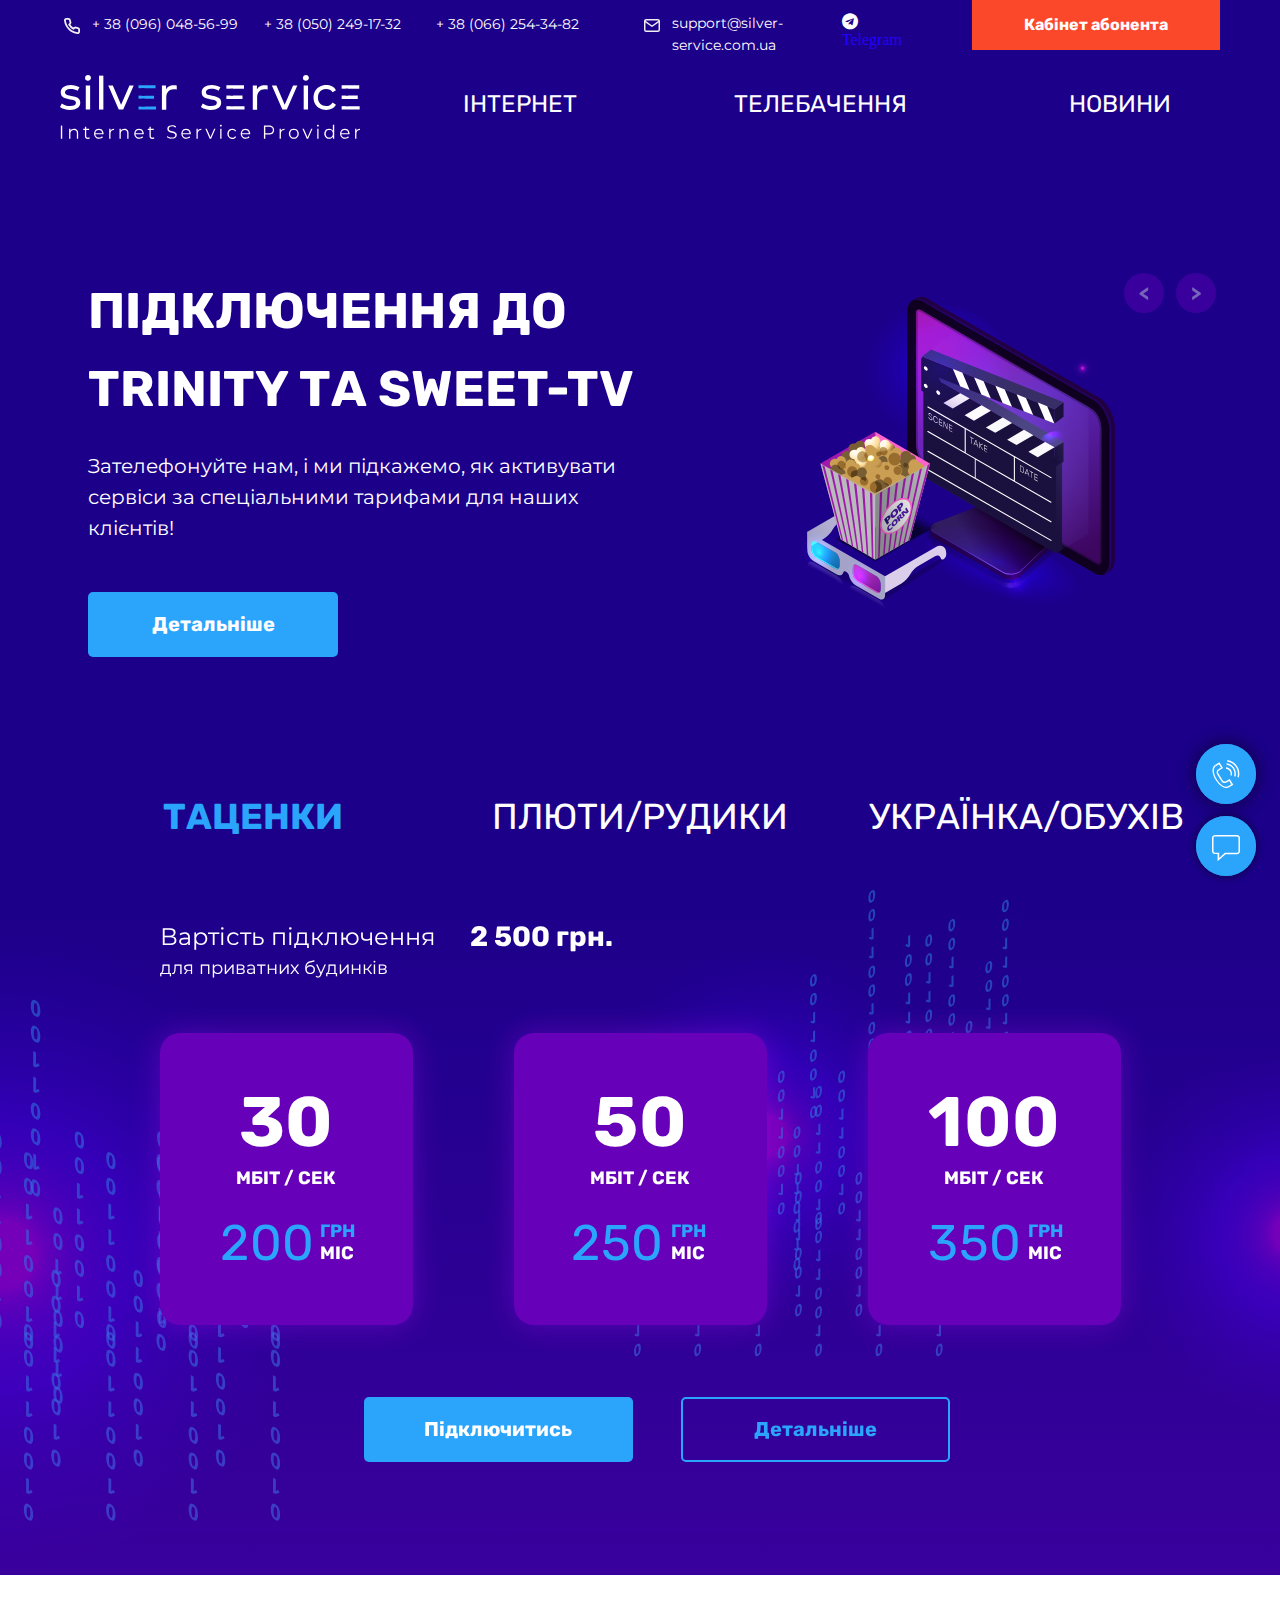
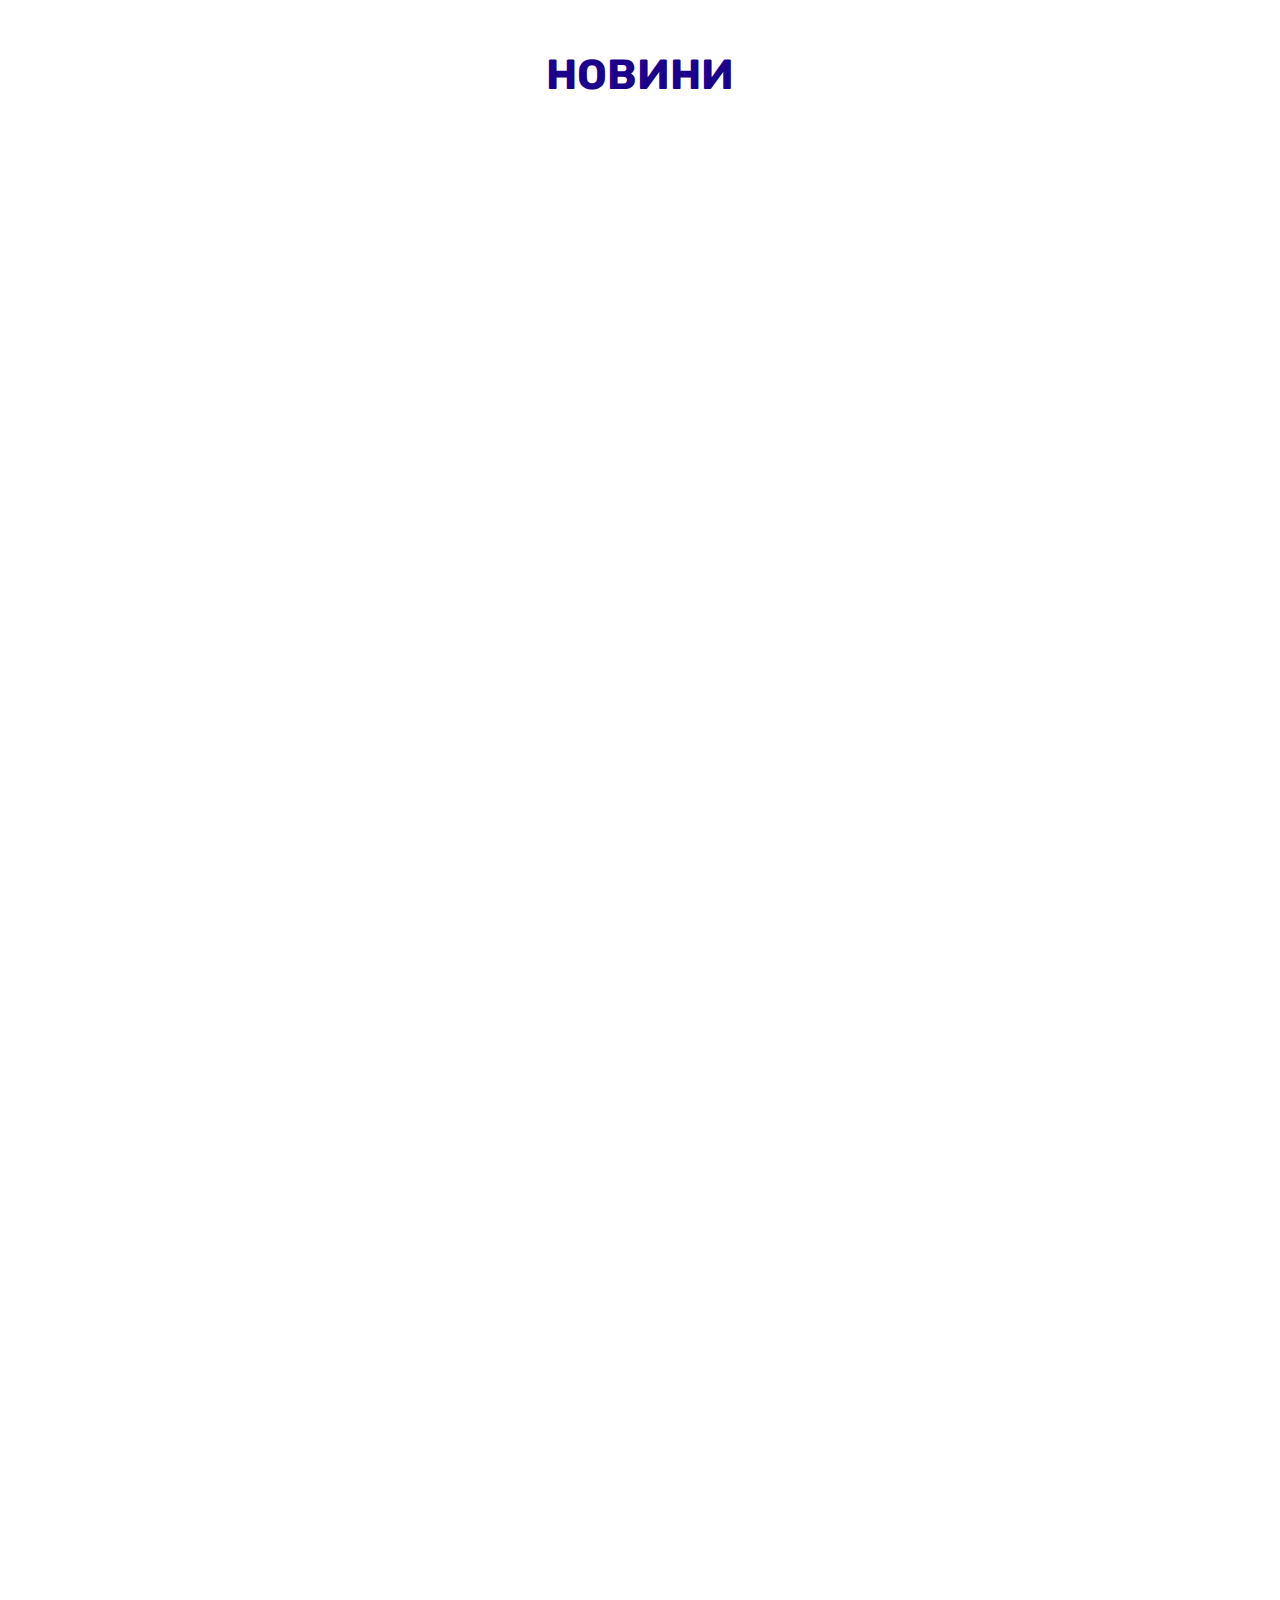
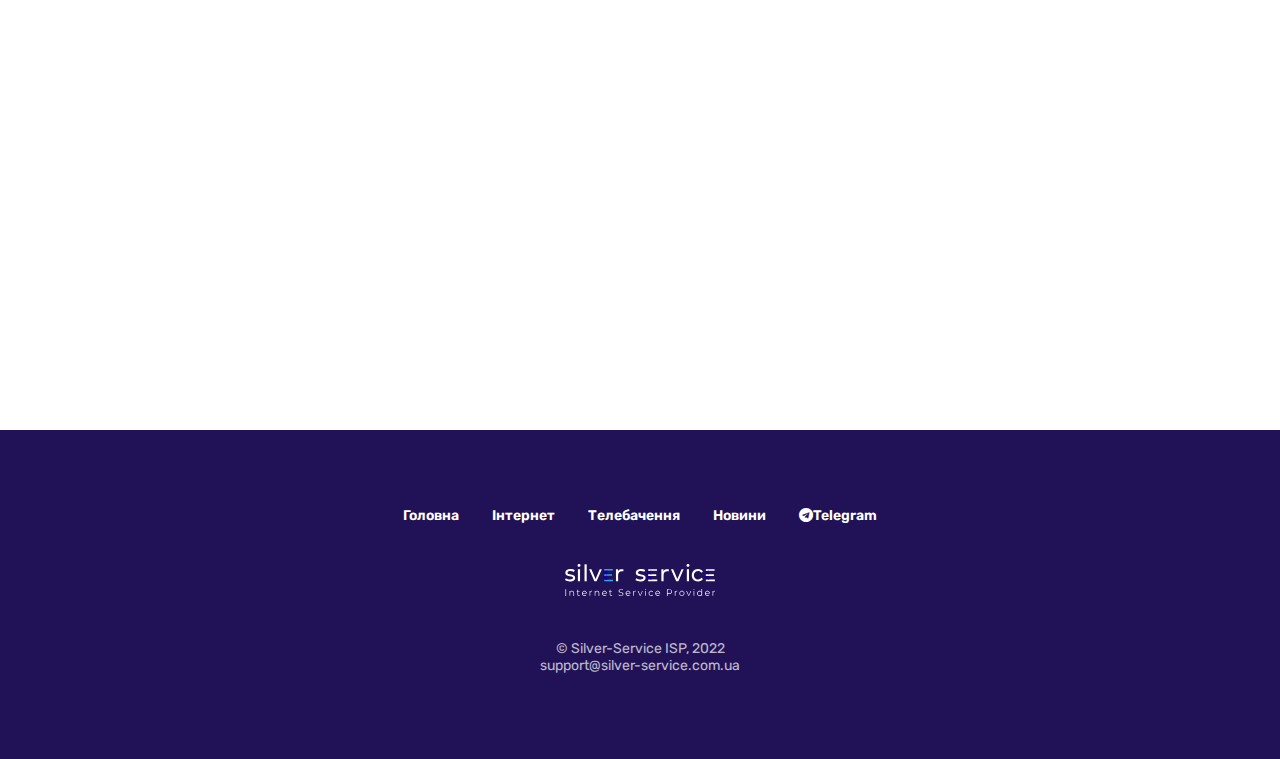
==== commit ca86daa3: "More edits for conditional adaptive" ====
--- a/index.html
+++ b/index.html
@@ -29,6 +29,7 @@
     <link rel="stylesheet" href="css/tilda-popup-1.1.min.css" type="text/css" media="all" />
     <link rel="stylesheet" href="css/tilda-feed-1.0.min.css" type="text/css" media="all" />
     <link rel="stylesheet" href="https://fonts.googleapis.com/css?family=Montserrat|Rubik:400,700&display=swap&subset=cyrillic" type="text/css" />
+	<link rel="stylesheet" href="css/01_rewriteForAdaptive.css">
     <script src="js/jquery-1.10.2.min.js"></script>
     <script src="js/tilda-scripts-2.8.min.js"></script>
     <script src="js/tilda-blocks-2.7.js?t=1578411606"></script>
@@ -42,7 +43,7 @@
     <script type="text/javascript">
         window.dataLayer = window.dataLayer || [];
     </script>
-    <script type="text/javascript">
+    <!-- <script type="text/javascript">
         if ((/bot|google|yandex|baidu|bing|msn|duckduckbot|teoma|slurp|crawler|spider|robot|crawling|facebook/i.test(navigator.userAgent)) === false && typeof(sessionStorage) != 'undefined' && sessionStorage.getItem('visited') !== 'y') {
             var style = document.createElement('style');
             style.type = 'text/css';
@@ -56,13 +57,46 @@
                 }, 400);
             });
         }
-    </script>
+	</script> -->
 </head>
 
 <body class="t-body" style="margin:0;">
     <!--allrecords-->
     <div id="allrecords" class="t-records" data-hook="blocks-collection-content-node" data-tilda-project-id="1877229" data-tilda-page-id="8498206" data-tilda-formskey="243329e633d4791a2cc7b2db73a82be6">
         <!--header-->
+		<div class="menu-btn">
+			<span class="menu-btn__burger"></span>
+		</div>
+		<div class="popup-bm" id="popup-bm"></div>
+		<nav hidden class="nav">
+			<ul class="menu-nav">
+				<li class="menu-nav__item">
+					<a href="index.html" class="menu-nav__link">
+						SILVER-SERVICE
+					</a>
+				</li>
+				<li class="menu-nav__item active">
+					<a href="page8498574.html" class="menu-nav__link">
+						ІНТЕРНЕТ
+					</a>
+				</li>
+				<li class="menu-nav__item">
+					<a href="page8629852.html" class="menu-nav__link">
+						ТЕЛЕБАЧЕННЯ
+					</a>
+				</li>
+				<li class="menu-nav__item">
+					<a href="page8629856.html" class="menu-nav__link">
+						НОВИНИ
+					</a>
+				</li>
+				<li class="menu-nav__item">
+					<a href="https://t.me/SilverService_tg_bot" class="menu-nav__link">
+						Telegram
+					</a>
+				</li>				
+			</ul>
+		</nav>		
         <div id="t-header" class="t-records" data-hook="blocks-collection-content-node" data-tilda-project-id="1877229" data-tilda-page-id="8498579" data-tilda-formskey="243329e633d4791a2cc7b2db73a82be6">
             <div id="rec147330664" class="r t-rec" style=" " data-animationappear="off" data-record-type="396">
                 <!-- T396 -->
@@ -431,7 +465,7 @@
                         <div class="t396__carrier" data-artboard-recid="147330664"></div>
                         <div class="t396__filter" data-artboard-recid="147330664"></div>
                         <div class='t396__elem tn-elem tn-elem__1473306641575580127696' data-elem-id='1575580127696' data-elem-type='image' data-field-top-value="75" data-field-top-res-960-value="28" data-field-top-res-320-value="28" data-field-left-value="20" data-field-left-res-960-value="20" data-field-left-res-320-value="20" data-field-width-value="300" data-field-width-res-960-value="200" data-field-width-res-320-value="280" data-field-axisy-value="top" data-field-axisx-value="left" data-field-container-value="grid" data-field-topunits-value="" data-field-leftunits-value="" data-field-heightunits-value="" data-field-widthunits-value="">
-                            <a class='tn-atom' href=""> <img class='tn-atom__img t-img' data-original='images/tild3166-6231-4563-a464-386262303534__logo.svg' imgfield='tn_img_1575580127696'> </a>
+                            <a class='tn-atom' href="index.html"> <img class='tn-atom__img t-img' data-original='images/tild3166-6231-4563-a464-386262303534__logo.svg' imgfield='tn_img_1575580127696'> </a>
                         </div>
                         <div class='t396__elem tn-elem tn-elem__1473306641576693805692' data-elem-id='1576693805692' data-elem-type='button' data-field-top-value="77" data-field-left-value="380" data-field-height-value="55" data-field-width-value="200" data-field-axisy-value="top" data-field-axisx-value="left" data-field-container-value="grid" data-field-topunits-value="" data-field-leftunits-value="" data-field-heightunits-value="" data-field-widthunits-value=""> <a class='tn-atom' href="page8498574.html">ІНТЕРНЕТ</a> </div>
                         <div class='t396__elem tn-elem tn-elem__1473306641576693866097' data-elem-id='1576693866097' data-elem-type='button' data-field-top-value="77" data-field-left-value="680" data-field-height-value="55" data-field-width-value="200" data-field-axisy-value="top" data-field-axisx-value="left" data-field-container-value="grid" data-field-topunits-value="" data-field-leftunits-value="" data-field-heightunits-value="" data-field-widthunits-value=""> <a class='tn-atom' href="page8629852.html">ТЕЛЕБАЧЕННЯ</a> </div>
@@ -5453,6 +5487,8 @@
                                 <li class="t457__li"> <a href="page8498574.html" style="color:#ffffff;" data-menu-item-number="2">Інтернет</a> </li>
                                 <li class="t457__li"> <a href="page8629852.html" style="color:#ffffff;" data-menu-item-number="3">Телебачення</a> </li>
                                 <li class="t457__li"> <a href="page8629856.html" style="color:#ffffff;" data-menu-item-number="4">Новини</a> </li>
+								<li class="t457__li"><a href="#" class="fa fa-telegram" style="color:#ffffff;"></a><a
+									href="https://t.me/SilverService_tg_bot" style="color:#ffffff;">Telegram</a></li>
                             </ul>
                         </div>
                         <div class="t-col t-col_12"><img src="images/tild3265-3461-4663-a564-373337373531__logo.svg" class="t457__logo t457__img" imgfield="img" alt=""> </div>
@@ -5760,6 +5796,7 @@
         <!--/footer-->
     </div>
 	<script src="js/01_rewriteNews.js"></script>
+	<script src="js/main.js"></script>
     </script>
 </body>
 
--- a/css/01_rewriteForAdaptive.css
+++ b/css/01_rewriteForAdaptive.css
@@ -0,0 +1,108 @@
+.popup-bm {
+	display: none;
+}
+
+.menu-btn {
+	position: absolute;
+	z-index: 1;
+	right: 1rem;
+	top: 1rem;
+	height: 20px;
+	width: 28px;
+	cursor: pointer;
+	-webkit-transition: all 0.5s ease-in-out;
+	transition: all 0.5s ease-in-out;
+}
+
+.menu-btn__burger {
+	position: absolute;
+	right: 0;
+	top: 0.5rem;
+	width: 28px;
+	height: 3px;
+	background: #fff;
+	-webkit-transition: all 0.5s ease-in-out;
+	transition: all 0.5s ease-in-out;
+}
+
+.menu-btn__burger::before {
+	content: "";
+	position: absolute;
+	top: -8px;
+	width: 28px;
+	height: 3px;
+	background: #fff;
+	-webkit-transition: all 0.5s ease-in-out;
+	transition: all 0.5s ease-in-out;
+}
+
+.menu-btn__burger::after {
+	content: "";
+	position: absolute;
+	top: 8px;
+	width: 20px;
+	height: 3px;
+	background: #fff;
+	-webkit-transition: all 0.5s ease-in-out;
+	transition: all 0.5s ease-in-out;
+}
+
+.menu-btn__burger.open {
+	-webkit-transform: rotate(720deg);
+	transform: rotate(720deg);
+	background: transparent;
+}
+
+.menu-btn__burger.open::before {
+	-webkit-transform: rotate(45deg) translate(5px, 8px);
+	transform: rotate(45deg) translate(5px, 8px);
+}
+
+.menu-btn__burger.open::after {
+	width: 28px;
+	-webkit-transform: rotate(-45deg) translate(3px, -7px);
+	transform: rotate(-45deg) translate(3px, -7px);
+}
+
+.popup-bm {
+	margin: auto;
+	background-color: #1c008a;
+	display: flex;
+	flex-direction: column;
+	justify-content: center;
+	align-items: center;
+}
+.popup-bm .menu-nav {
+	list-style-type: none; /* Remove bullets */
+	line-height: 2; /* Add space between links */
+}
+
+.menu-nav {
+	margin: 10px;
+}
+
+.popup-bm .menu-nav a {
+	color: #fff;
+	text-decoration: none;
+	font-size: 1.5rem;
+}
+
+.popup-bm .menu-nav > li > a:visited {
+	color: white !important;
+}
+
+.popup-bm .menu-nav > li > a:focus {
+	border-bottom: 1px solid;
+}
+
+.popup-bm .menu-nav > li > a:hover {
+	border-bottom: 1px solid;
+}
+
+#Telegram {
+	color: white !important;
+}
+
+#Telegram > a:visited {
+	color: white !important;
+}
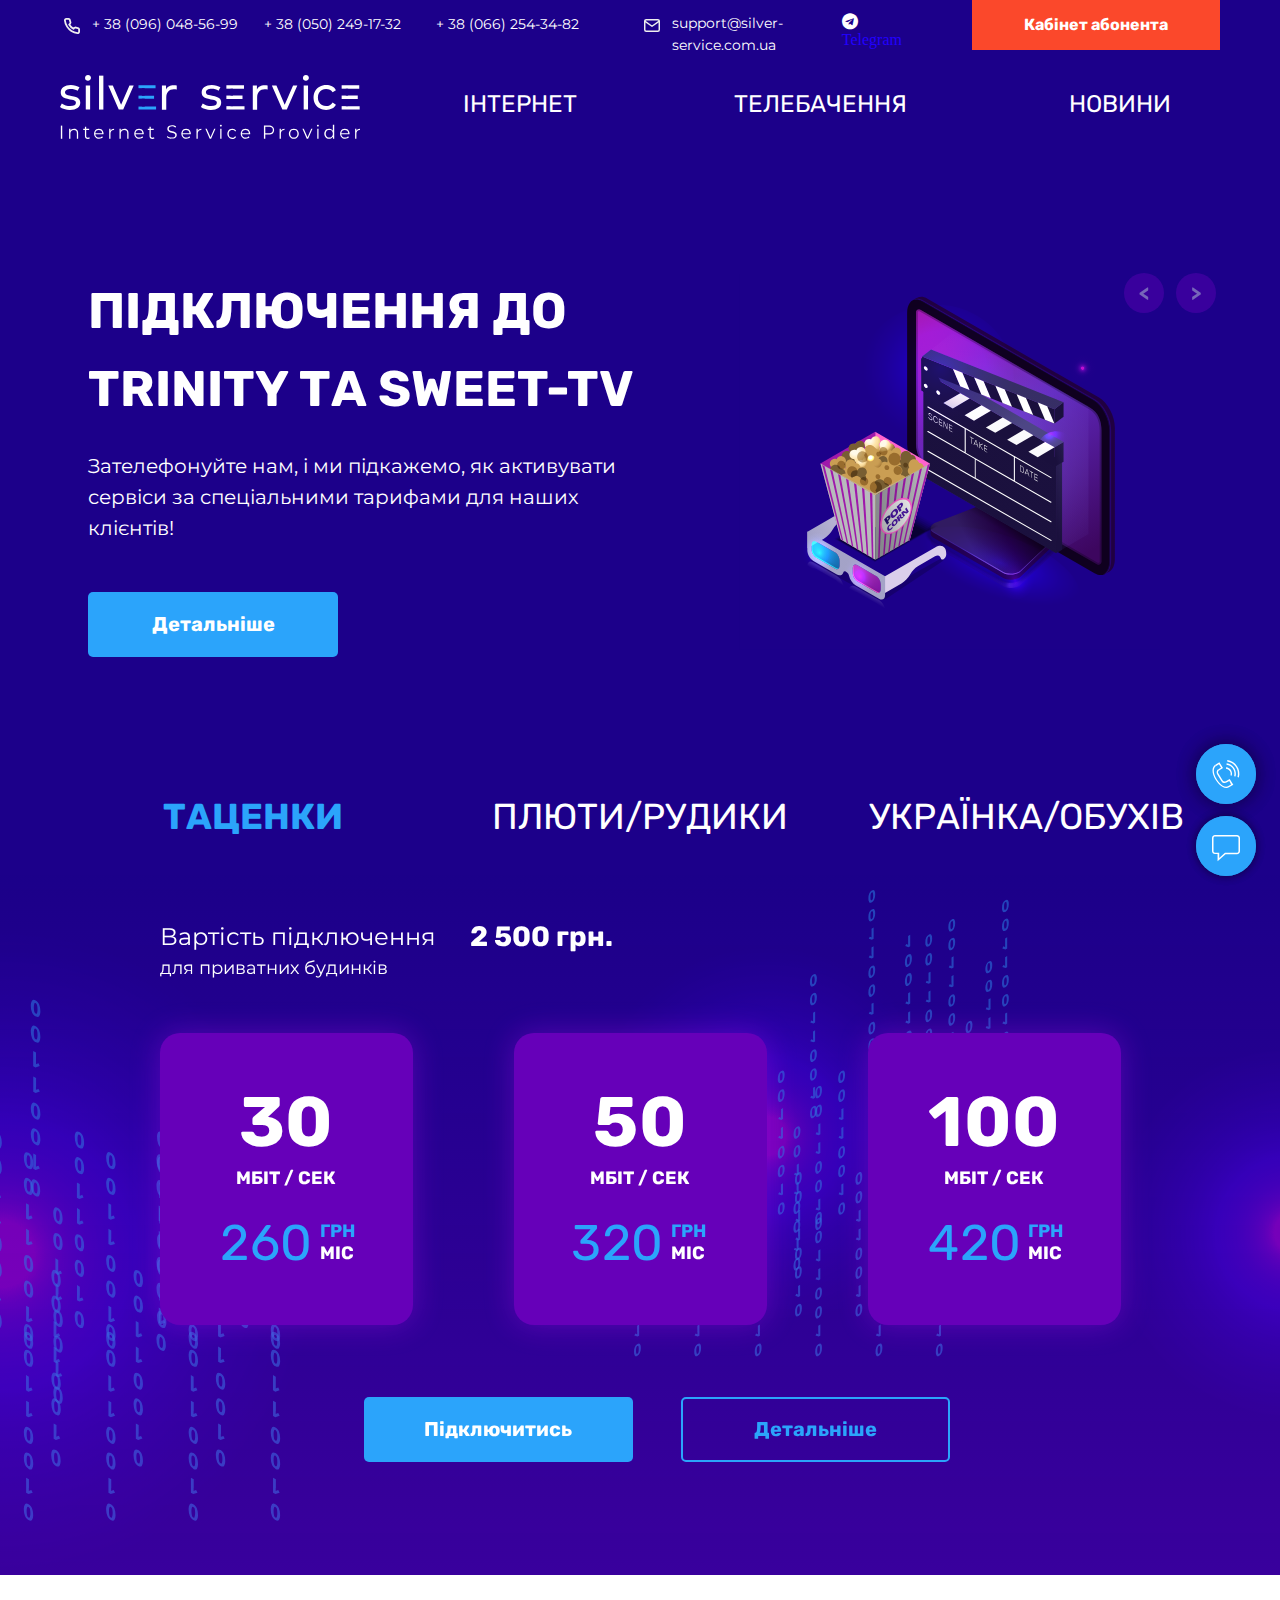
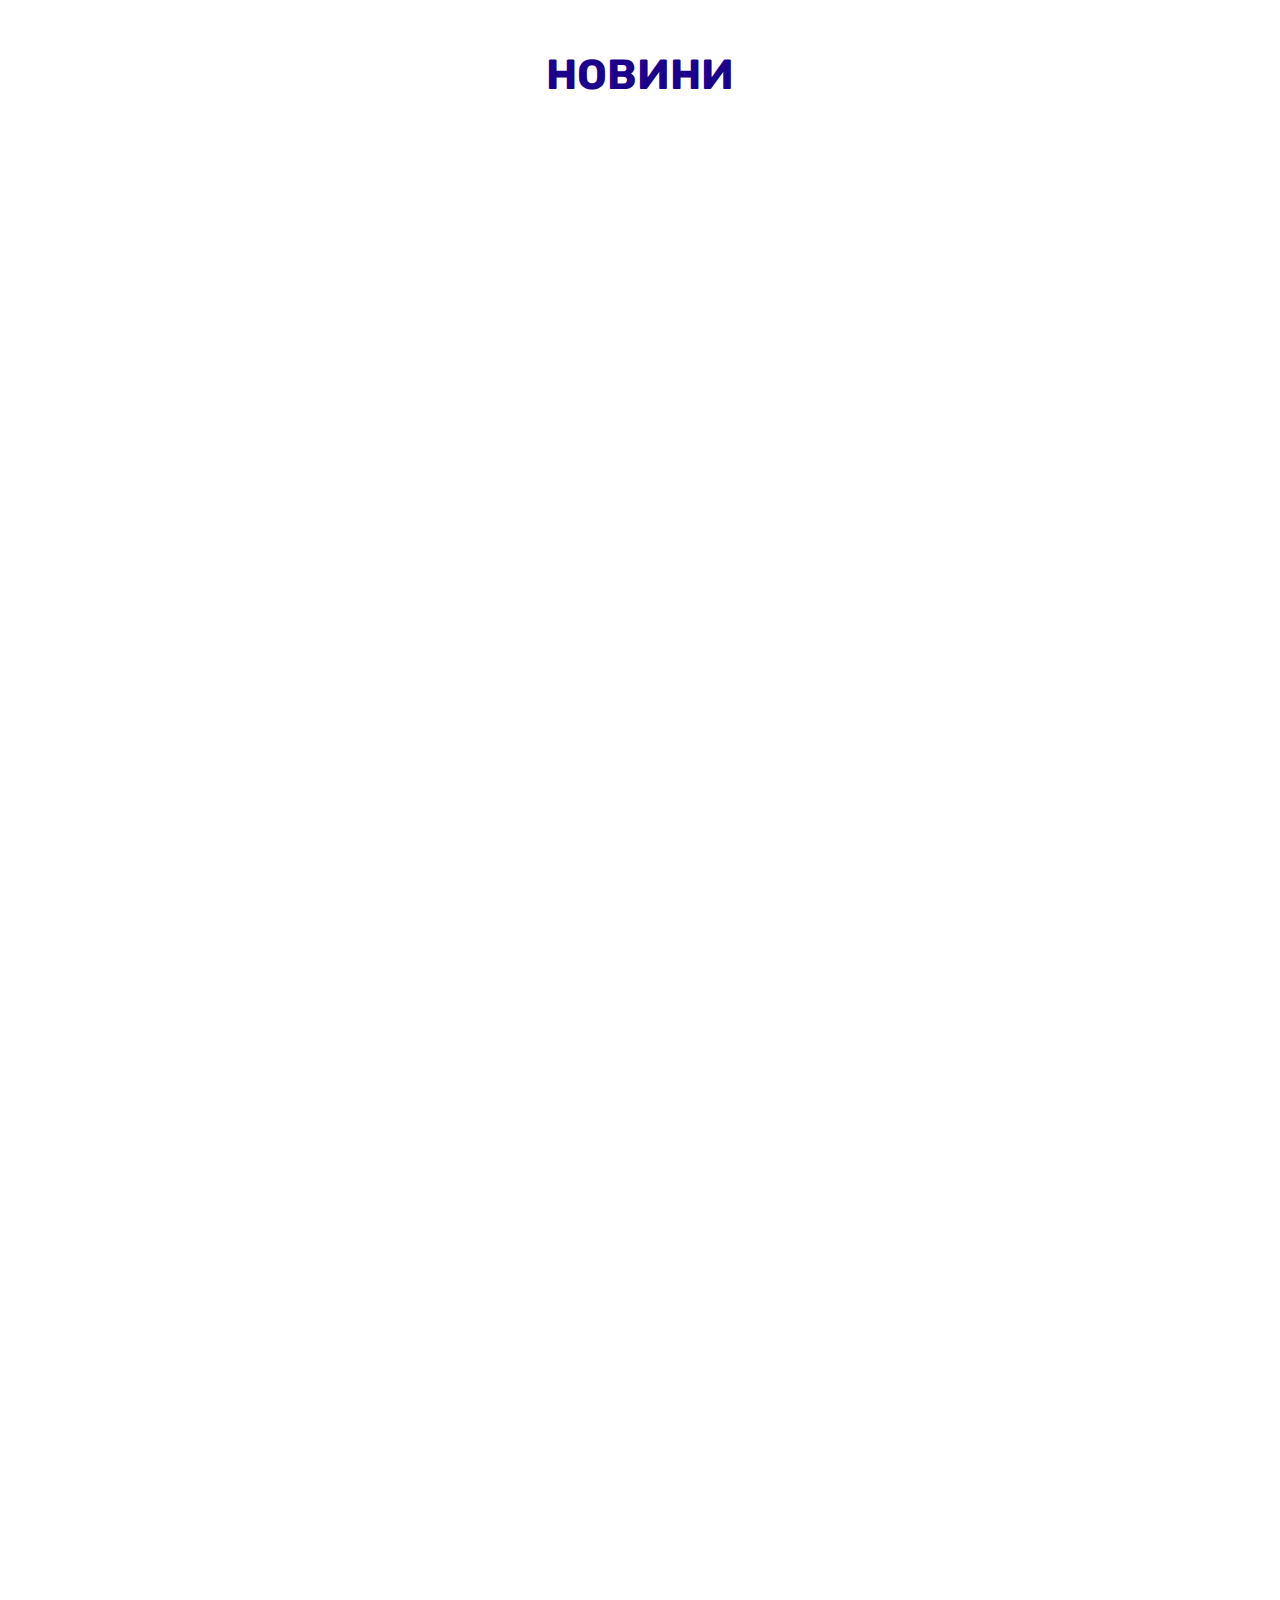
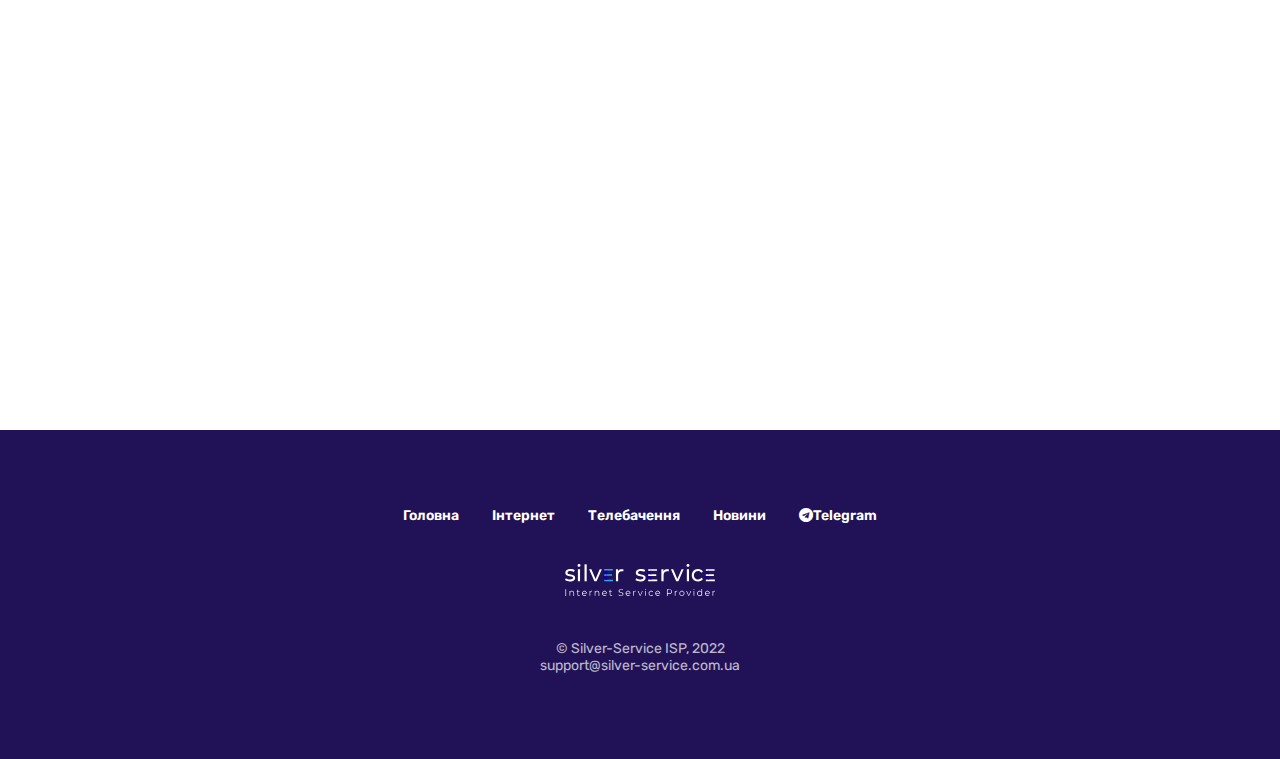
==== commit e3d57fcc: "Tariffs changing" ====
--- a/index.html
+++ b/index.html
@@ -2949,7 +2949,7 @@
                         <div class='tn-atom' field='tn_text_1578146592045'>МБІТ / СЕК</div>
                     </div>
                     <div class='t396__elem tn-elem tn-elem__1495214261578146657368' data-elem-id='1578146657368' data-elem-type='text' data-field-top-value="343" data-field-left-value="180" data-field-width-value="100" data-field-axisy-value="top" data-field-axisx-value="left" data-field-container-value="grid" data-field-topunits-value="" data-field-leftunits-value="" data-field-heightunits-value="" data-field-widthunits-value="">
-                        <div class='tn-atom' field='tn_text_1578146657368'>200</div>
+                        <div class='tn-atom' field='tn_text_1578146657368'>260</div>
                     </div>
                     <div class='t396__elem tn-elem tn-elem__1495214261578146717073' data-elem-id='1578146717073' data-elem-type='text' data-field-top-value="343" data-field-left-value="280" data-field-width-value="40" data-field-axisy-value="top" data-field-axisx-value="left" data-field-container-value="grid" data-field-topunits-value="" data-field-leftunits-value="" data-field-heightunits-value="" data-field-widthunits-value="">
                         <div class='tn-atom' field='tn_text_1578146717073'>ГРН</div>
@@ -2967,7 +2967,7 @@
                         <div class='tn-atom' field='tn_text_1578146827799'>МБІТ / СЕК</div>
                     </div>
                     <div class='t396__elem tn-elem tn-elem__1495214261578146827807' data-elem-id='1578146827807' data-elem-type='text' data-field-top-value="343" data-field-left-value="531" data-field-width-value="100" data-field-axisy-value="top" data-field-axisx-value="left" data-field-container-value="grid" data-field-topunits-value="" data-field-leftunits-value="" data-field-heightunits-value="" data-field-widthunits-value="">
-                        <div class='tn-atom' field='tn_text_1578146827807'>250</div>
+                        <div class='tn-atom' field='tn_text_1578146827807'>320</div>
                     </div>
                     <div class='t396__elem tn-elem tn-elem__1495214261578146827815' data-elem-id='1578146827815' data-elem-type='text' data-field-top-value="343" data-field-left-value="631" data-field-width-value="40" data-field-axisy-value="top" data-field-axisx-value="left" data-field-container-value="grid" data-field-topunits-value="" data-field-leftunits-value="" data-field-heightunits-value="" data-field-widthunits-value="">
                         <div class='tn-atom' field='tn_text_1578146827815'>ГРН</div>
@@ -2985,7 +2985,7 @@
                         <div class='tn-atom' field='tn_text_1578146918033'>МБІТ / СЕК</div>
                     </div>
                     <div class='t396__elem tn-elem tn-elem__1495214261578146918041' data-elem-id='1578146918041' data-elem-type='text' data-field-top-value="343" data-field-left-value="888" data-field-width-value="100" data-field-axisy-value="top" data-field-axisx-value="left" data-field-container-value="grid" data-field-topunits-value="" data-field-leftunits-value="" data-field-heightunits-value="" data-field-widthunits-value="">
-                        <div class='tn-atom' field='tn_text_1578146918041'>350</div>
+                        <div class='tn-atom' field='tn_text_1578146918041'>420</div>
                     </div>
                     <div class='t396__elem tn-elem tn-elem__1495214261578146918049' data-elem-id='1578146918049' data-elem-type='text' data-field-top-value="343" data-field-left-value="988" data-field-width-value="40" data-field-axisy-value="top" data-field-axisx-value="left" data-field-container-value="grid" data-field-topunits-value="" data-field-leftunits-value="" data-field-heightunits-value="" data-field-widthunits-value="">
                         <div class='tn-atom' field='tn_text_1578146918049'>ГРН</div>
@@ -3951,7 +3951,7 @@
                         <div class='tn-atom' field='tn_text_1578146178375'>підключення</div>
                     </div>
                     <div class='t396__elem tn-elem tn-elem__1531501011578146249828' data-elem-id='1578146249828' data-elem-type='text' data-field-top-value="43" data-field-left-value="988" data-field-width-value="90" data-field-axisy-value="top" data-field-axisx-value="left" data-field-container-value="grid" data-field-topunits-value="" data-field-leftunits-value="" data-field-heightunits-value="" data-field-widthunits-value="">
-                        <div class='tn-atom' field='tn_text_1578146249828'>1 грн.</div>
+                        <div class='tn-atom' field='tn_text_1578146249828'>100 грн.</div>
                     </div>
                     <div class='t396__elem tn-elem tn-elem__1531501011578146827763' data-elem-id='1578146827763' data-elem-type='shape' data-field-top-value="110" data-field-left-value="474" data-field-height-value="292" data-field-width-value="253" data-field-axisy-value="top" data-field-axisx-value="left" data-field-container-value="grid" data-field-topunits-value="" data-field-leftunits-value="" data-field-heightunits-value="" data-field-widthunits-value="">
                         <div class='tn-atom'> </div>
@@ -3981,7 +3981,7 @@
                         <div class='tn-atom' field='tn_text_1578310583396'>МБІТ / СЕК</div>
                     </div>
                     <div class='t396__elem tn-elem tn-elem__1531501011578310583405' data-elem-id='1578310583405' data-elem-type='text' data-field-top-value="726" data-field-left-value="180" data-field-width-value="100" data-field-axisy-value="top" data-field-axisx-value="left" data-field-container-value="grid" data-field-topunits-value="" data-field-leftunits-value="" data-field-heightunits-value="" data-field-widthunits-value="">
-                        <div class='tn-atom' field='tn_text_1578310583405'>200</div>
+                        <div class='tn-atom' field='tn_text_1578310583405'>260</div>
                     </div>
                     <div class='t396__elem tn-elem tn-elem__1531501011578310583413' data-elem-id='1578310583413' data-elem-type='text' data-field-top-value="726" data-field-left-value="280" data-field-width-value="40" data-field-axisy-value="top" data-field-axisx-value="left" data-field-container-value="grid" data-field-topunits-value="" data-field-leftunits-value="" data-field-heightunits-value="" data-field-widthunits-value="">
                         <div class='tn-atom' field='tn_text_1578310583413'>ГРН</div>
@@ -3999,7 +3999,7 @@
                         <div class='tn-atom' field='tn_text_1578310583443'>МБІТ / СЕК</div>
                     </div>
                     <div class='t396__elem tn-elem tn-elem__1531501011578310583448' data-elem-id='1578310583448' data-elem-type='text' data-field-top-value="726" data-field-left-value="531" data-field-width-value="100" data-field-axisy-value="top" data-field-axisx-value="left" data-field-container-value="grid" data-field-topunits-value="" data-field-leftunits-value="" data-field-heightunits-value="" data-field-widthunits-value="">
-                        <div class='tn-atom' field='tn_text_1578310583448'>250</div>
+                        <div class='tn-atom' field='tn_text_1578310583448'>320</div>
                     </div>
                     <div class='t396__elem tn-elem tn-elem__1531501011578310583453' data-elem-id='1578310583453' data-elem-type='text' data-field-top-value="726" data-field-left-value="631" data-field-width-value="40" data-field-axisy-value="top" data-field-axisx-value="left" data-field-container-value="grid" data-field-topunits-value="" data-field-leftunits-value="" data-field-heightunits-value="" data-field-widthunits-value="">
                         <div class='tn-atom' field='tn_text_1578310583453'>ГРН</div>
@@ -4017,7 +4017,7 @@
                         <div class='tn-atom' field='tn_text_1578310583475'>МБІТ / СЕК</div>
                     </div>
                     <div class='t396__elem tn-elem tn-elem__1531501011578310583480' data-elem-id='1578310583480' data-elem-type='text' data-field-top-value="726" data-field-left-value="888" data-field-width-value="100" data-field-axisy-value="top" data-field-axisx-value="left" data-field-container-value="grid" data-field-topunits-value="" data-field-leftunits-value="" data-field-heightunits-value="" data-field-widthunits-value="">
-                        <div class='tn-atom' field='tn_text_1578310583480'>350</div>
+                        <div class='tn-atom' field='tn_text_1578310583480'>420</div>
                     </div>
                     <div class='t396__elem tn-elem tn-elem__1531501011578310583484' data-elem-id='1578310583484' data-elem-type='text' data-field-top-value="726" data-field-left-value="988" data-field-width-value="40" data-field-axisy-value="top" data-field-axisx-value="left" data-field-container-value="grid" data-field-topunits-value="" data-field-leftunits-value="" data-field-heightunits-value="" data-field-widthunits-value="">
                         <div class='tn-atom' field='tn_text_1578310583484'>ГРН</div>
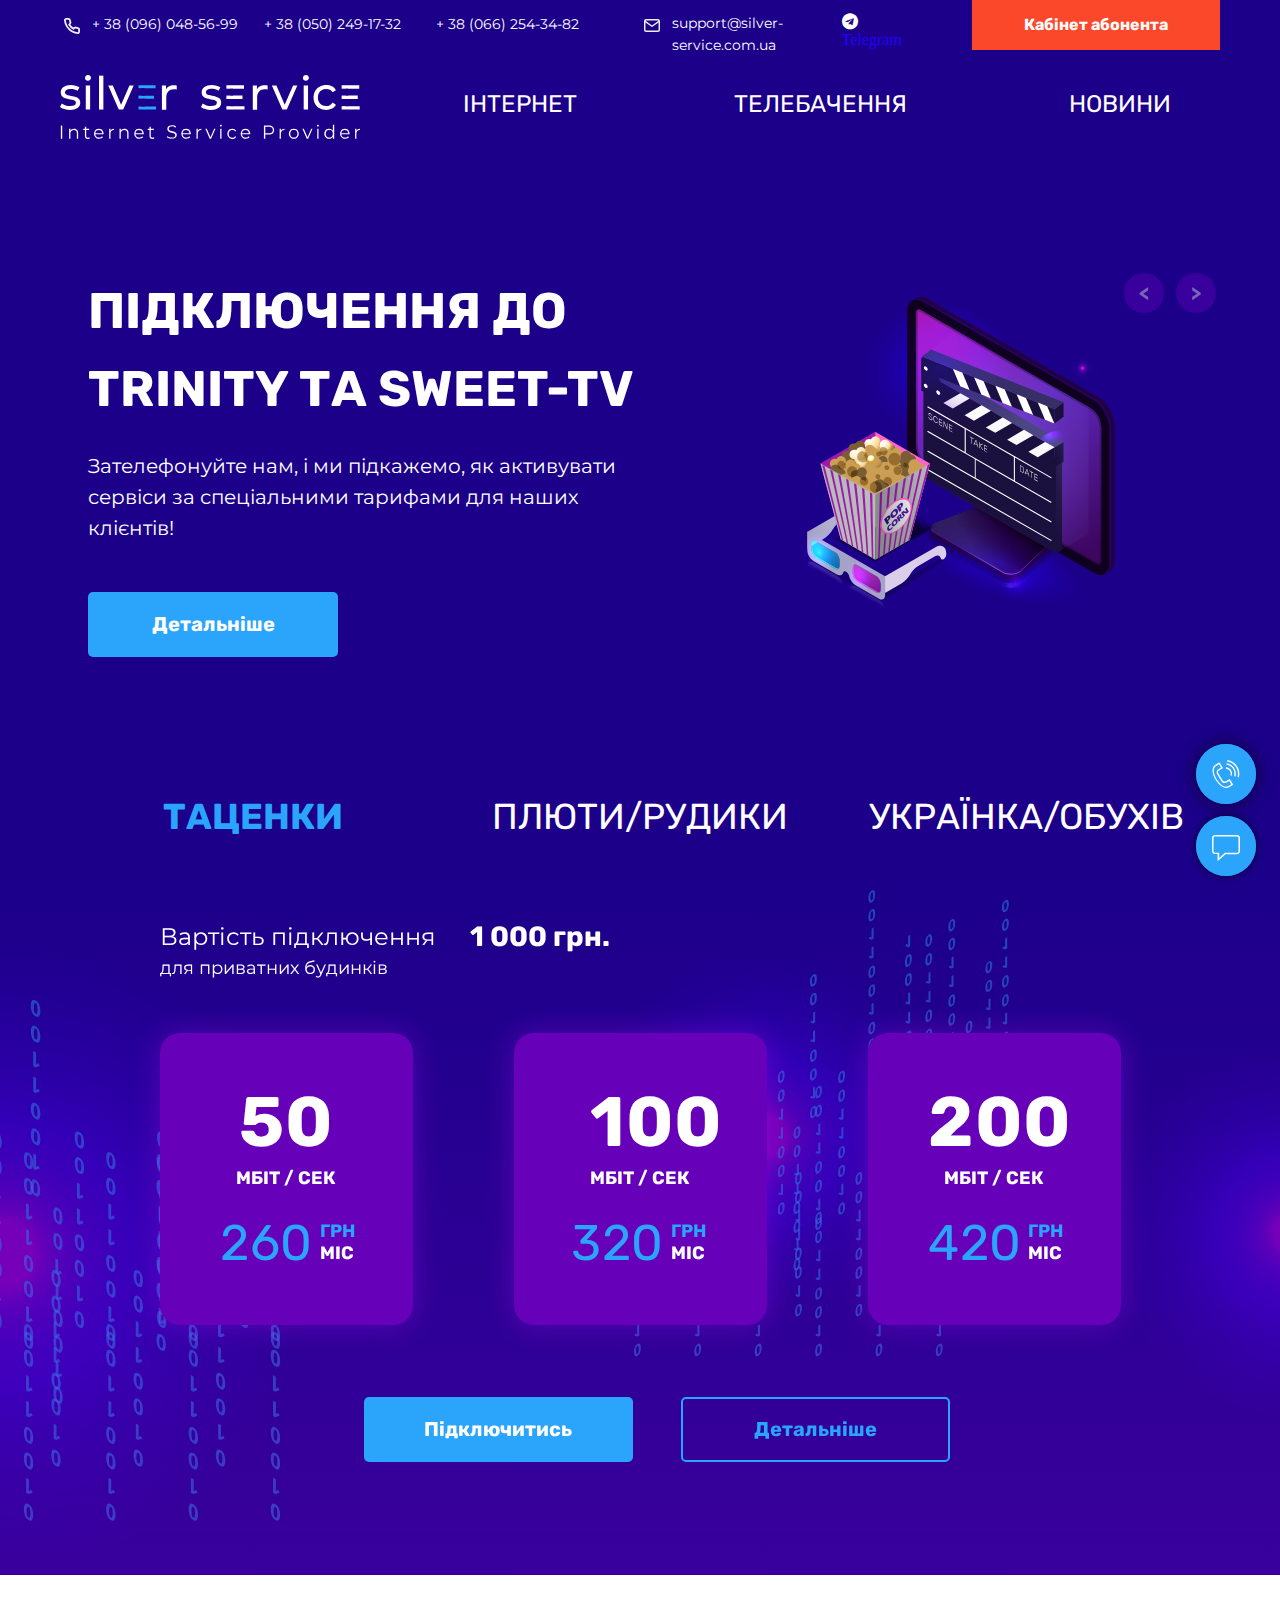
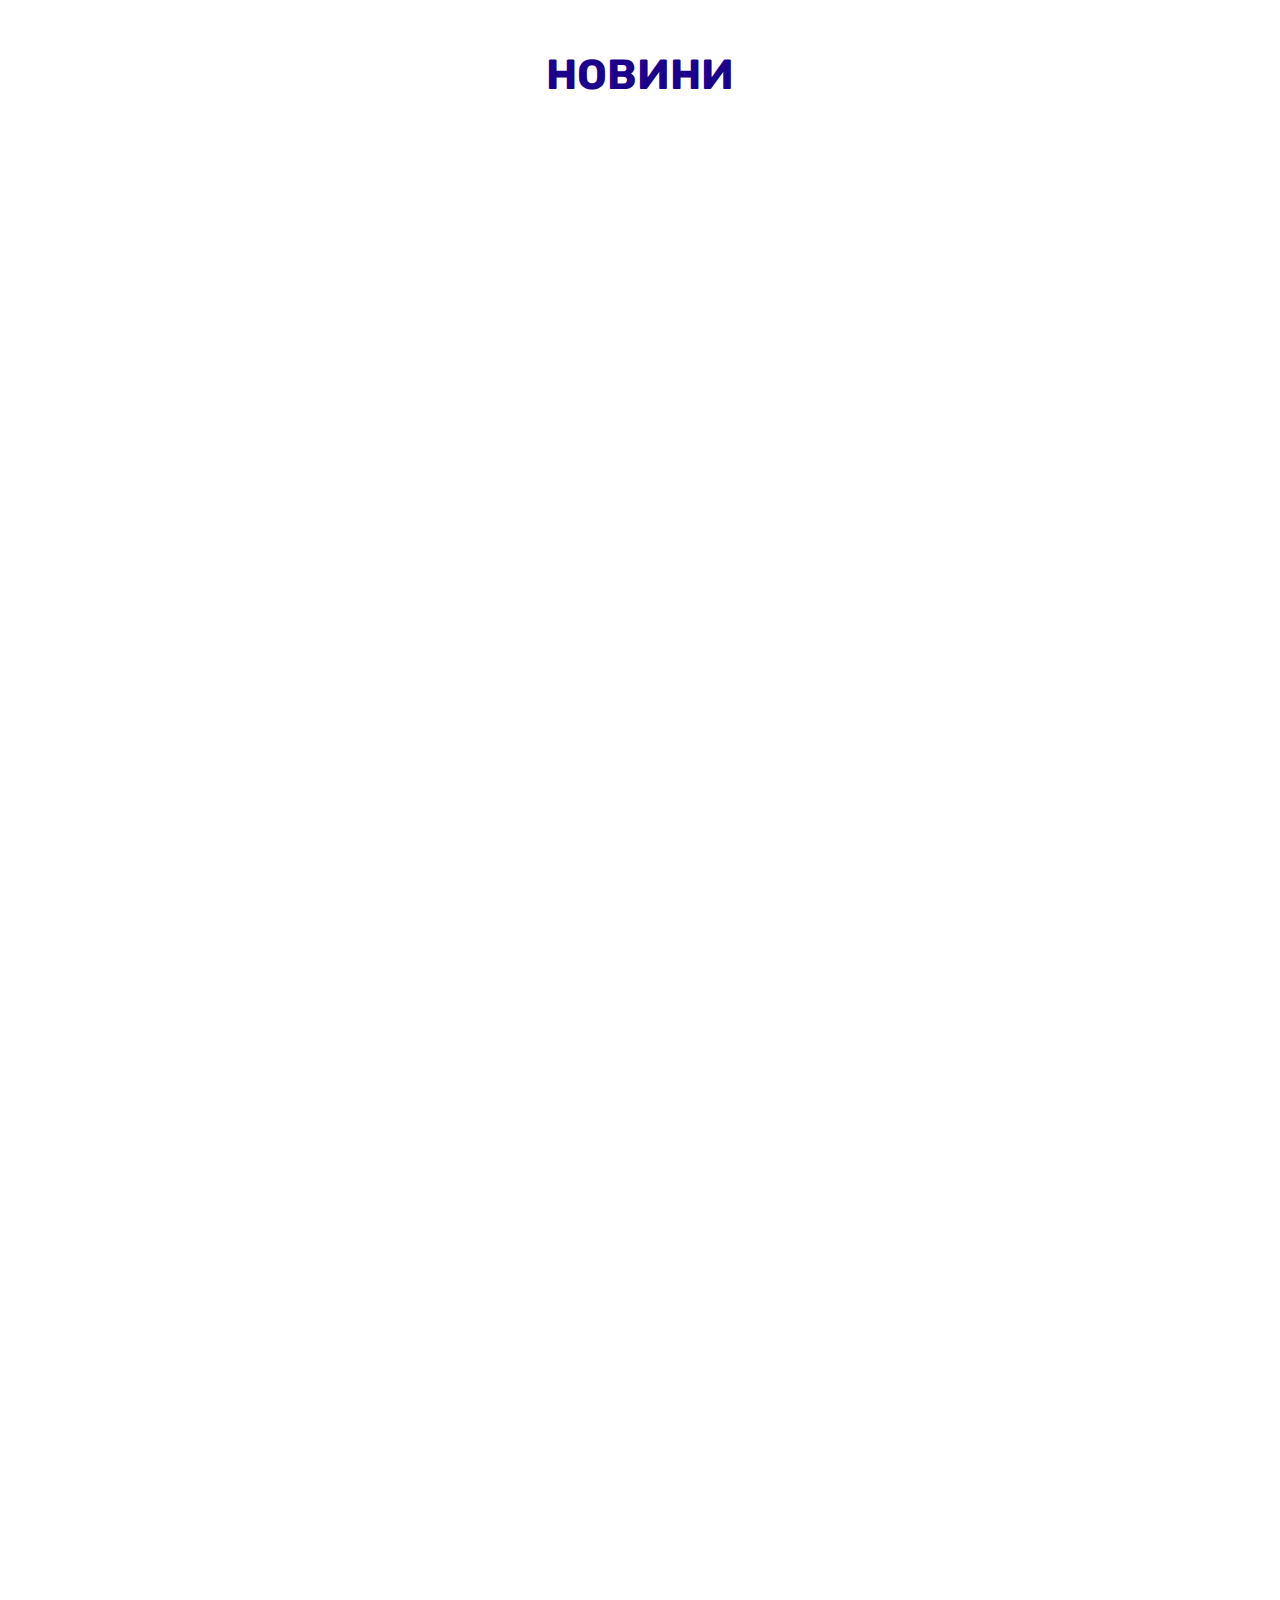
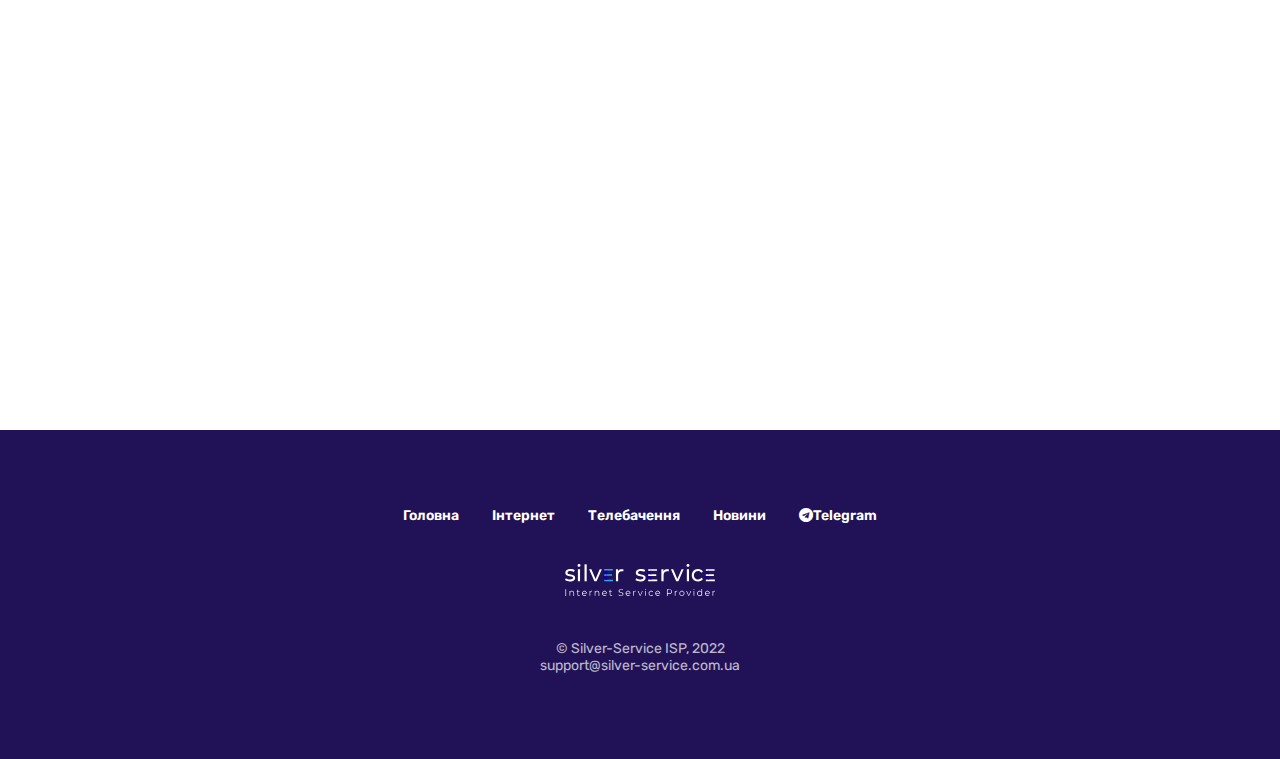
==== commit 0e3b9b7e: "conditions changed" ====
--- a/index.html
+++ b/index.html
@@ -2071,13 +2071,13 @@
                         <div class='tn-atom' field='tn_text_1578146178375'>виклик  фахівця 200 грн.</div>
                     </div>
                    <div class='t396__elem tn-elem tn-elem__1495214261578146249828' data-elem-id='1578146249828' data-elem-type='text' data-field-top-value="40" data-field-left-value="430" data-field-width-value="150" data-field-axisy-value="top" data-field-axisx-value="left" data-field-container-value="grid" data-field-topunits-value="" data-field-leftunits-value="" data-field-heightunits-value="" data-field-widthunits-value="">
-                        <div class='tn-atom' field='tn_text_1578146249828'>2 500+ грн.</div>
+                        <div class='tn-atom' field='tn_text_1578146249828'>1 000+ грн.</div>
                     </div>
                     <div class='t396__elem tn-elem tn-elem__1495214261578146409896' data-elem-id='1578146409896' data-elem-type='shape' data-field-top-value="158" data-field-left-value="120" data-field-height-value="292" data-field-width-value="253" data-field-axisy-value="top" data-field-axisx-value="left" data-field-container-value="grid" data-field-topunits-value="" data-field-leftunits-value="" data-field-heightunits-value="" data-field-widthunits-value="">
                         <div class='tn-atom'> </div>
                     </div>
                     <div class='t396__elem tn-elem tn-elem__1495214261578146514465' data-elem-id='1578146514465' data-elem-type='text' data-field-top-value="206" data-field-left-value="196" data-field-width-value="100" data-field-axisy-value="top" data-field-axisx-value="left" data-field-container-value="grid" data-field-topunits-value="" data-field-leftunits-value="" data-field-heightunits-value="" data-field-widthunits-value="">
-                        <div class='tn-atom' field='tn_text_1578146514465'>30</div>
+                        <div class='tn-atom' field='tn_text_1578146514465'>50</div>
                     </div>
                     <div class='t396__elem tn-elem tn-elem__1495214261578146592045' data-elem-id='1578146592045' data-elem-type='text' data-field-top-value="290" data-field-left-value="191" data-field-width-value="110" data-field-axisy-value="top" data-field-axisx-value="left" data-field-container-value="grid" data-field-topunits-value="" data-field-leftunits-value="" data-field-heightunits-value="" data-field-widthunits-value="">
                         <div class='tn-atom' field='tn_text_1578146592045'>МБІТ / СЕК</div>
@@ -2095,7 +2095,7 @@
                         <div class='tn-atom'> </div>
                     </div>
                     <div class='t396__elem tn-elem tn-elem__1495214261578146827788' data-elem-id='1578146827788' data-elem-type='text' data-field-top-value="206" data-field-left-value="550" data-field-width-value="100" data-field-axisy-value="top" data-field-axisx-value="left" data-field-container-value="grid" data-field-topunits-value="" data-field-leftunits-value="" data-field-heightunits-value="" data-field-widthunits-value="">
-                        <div class='tn-atom' field='tn_text_1578146827788'>50</div>
+                        <div class='tn-atom' field='tn_text_1578146827788'>100</div>
                     </div>
                     <div class='t396__elem tn-elem tn-elem__1495214261578146827799' data-elem-id='1578146827799' data-elem-type='text' data-field-top-value="290" data-field-left-value="545" data-field-width-value="110" data-field-axisy-value="top" data-field-axisx-value="left" data-field-container-value="grid" data-field-topunits-value="" data-field-leftunits-value="" data-field-heightunits-value="" data-field-widthunits-value="">
                         <div class='tn-atom' field='tn_text_1578146827799'>МБІТ / СЕК</div>
@@ -2113,7 +2113,7 @@
                         <div class='tn-atom'> </div>
                     </div>
                     <div class='t396__elem tn-elem tn-elem__1495214261578146918017' data-elem-id='1578146918017' data-elem-type='text' data-field-top-value="206" data-field-left-value="888" data-field-width-value="100" data-field-axisy-value="top" data-field-axisx-value="left" data-field-container-value="grid" data-field-topunits-value="" data-field-leftunits-value="" data-field-heightunits-value="" data-field-widthunits-value="">
-                        <div class='tn-atom' field='tn_text_1578146918017'>100</div>
+                        <div class='tn-atom' field='tn_text_1578146918017'>200</div>
                     </div>
                     <div class='t396__elem tn-elem tn-elem__1495214261578146918033' data-elem-id='1578146918033' data-elem-type='text' data-field-top-value="290" data-field-left-value="899" data-field-width-value="110" data-field-axisy-value="top" data-field-axisx-value="left" data-field-container-value="grid" data-field-topunits-value="" data-field-leftunits-value="" data-field-heightunits-value="" data-field-widthunits-value="">
                         <div class='tn-atom' field='tn_text_1578146918033'>МБІТ / СЕК</div>
@@ -2937,13 +2937,13 @@
                         <div class='tn-atom' field='tn_text_1578146178375'>для приватних будинків</div>
                     </div>
                     <div class='t396__elem tn-elem tn-elem__1495214261578146249828' data-elem-id='1578146249828' data-elem-type='text' data-field-top-value="40" data-field-left-value="430" data-field-width-value="150" data-field-axisy-value="top" data-field-axisx-value="left" data-field-container-value="grid" data-field-topunits-value="" data-field-leftunits-value="" data-field-heightunits-value="" data-field-widthunits-value="">
-                        <div class='tn-atom' field='tn_text_1578146249828'>2 500 грн.</div>
+                        <div class='tn-atom' field='tn_text_1578146249828'>1 000 грн.</div>
                     </div>
                     <div class='t396__elem tn-elem tn-elem__1495214261578146409896' data-elem-id='1578146409896' data-elem-type='shape' data-field-top-value="158" data-field-left-value="120" data-field-height-value="292" data-field-width-value="253" data-field-axisy-value="top" data-field-axisx-value="left" data-field-container-value="grid" data-field-topunits-value="" data-field-leftunits-value="" data-field-heightunits-value="" data-field-widthunits-value="">
                         <div class='tn-atom'> </div>
                     </div>
                     <div class='t396__elem tn-elem tn-elem__1495214261578146514465' data-elem-id='1578146514465' data-elem-type='text' data-field-top-value="206" data-field-left-value="196" data-field-width-value="100" data-field-axisy-value="top" data-field-axisx-value="left" data-field-container-value="grid" data-field-topunits-value="" data-field-leftunits-value="" data-field-heightunits-value="" data-field-widthunits-value="">
-                        <div class='tn-atom' field='tn_text_1578146514465'>30</div>
+                        <div class='tn-atom' field='tn_text_1578146514465'>50</div>
                     </div>
                     <div class='t396__elem tn-elem tn-elem__1495214261578146592045' data-elem-id='1578146592045' data-elem-type='text' data-field-top-value="290" data-field-left-value="191" data-field-width-value="110" data-field-axisy-value="top" data-field-axisx-value="left" data-field-container-value="grid" data-field-topunits-value="" data-field-leftunits-value="" data-field-heightunits-value="" data-field-widthunits-value="">
                         <div class='tn-atom' field='tn_text_1578146592045'>МБІТ / СЕК</div>
@@ -2961,7 +2961,7 @@
                         <div class='tn-atom'> </div>
                     </div>
                     <div class='t396__elem tn-elem tn-elem__1495214261578146827788' data-elem-id='1578146827788' data-elem-type='text' data-field-top-value="206" data-field-left-value="550" data-field-width-value="100" data-field-axisy-value="top" data-field-axisx-value="left" data-field-container-value="grid" data-field-topunits-value="" data-field-leftunits-value="" data-field-heightunits-value="" data-field-widthunits-value="">
-                        <div class='tn-atom' field='tn_text_1578146827788'>50</div>
+                        <div class='tn-atom' field='tn_text_1578146827788'>100</div>
                     </div>
                     <div class='t396__elem tn-elem tn-elem__1495214261578146827799' data-elem-id='1578146827799' data-elem-type='text' data-field-top-value="290" data-field-left-value="545" data-field-width-value="110" data-field-axisy-value="top" data-field-axisx-value="left" data-field-container-value="grid" data-field-topunits-value="" data-field-leftunits-value="" data-field-heightunits-value="" data-field-widthunits-value="">
                         <div class='tn-atom' field='tn_text_1578146827799'>МБІТ / СЕК</div>
@@ -2979,7 +2979,7 @@
                         <div class='tn-atom'> </div>
                     </div>
                     <div class='t396__elem tn-elem tn-elem__1495214261578146918017' data-elem-id='1578146918017' data-elem-type='text' data-field-top-value="206" data-field-left-value="888" data-field-width-value="100" data-field-axisy-value="top" data-field-axisx-value="left" data-field-container-value="grid" data-field-topunits-value="" data-field-leftunits-value="" data-field-heightunits-value="" data-field-widthunits-value="">
-                        <div class='tn-atom' field='tn_text_1578146918017'>100</div>
+                        <div class='tn-atom' field='tn_text_1578146918017'>200</div>
                     </div>
                     <div class='t396__elem tn-elem tn-elem__1495214261578146918033' data-elem-id='1578146918033' data-elem-type='text' data-field-top-value="290" data-field-left-value="899" data-field-width-value="110" data-field-axisy-value="top" data-field-axisx-value="left" data-field-container-value="grid" data-field-topunits-value="" data-field-leftunits-value="" data-field-heightunits-value="" data-field-widthunits-value="">
                         <div class='tn-atom' field='tn_text_1578146918033'>МБІТ / СЕК</div>
@@ -3975,7 +3975,7 @@
                         <div class='tn-atom'> </div>
                     </div>
                     <div class='t396__elem tn-elem tn-elem__1531501011578310583378' data-elem-id='1578310583378' data-elem-type='text' data-field-top-value="589" data-field-left-value="196" data-field-width-value="100" data-field-axisy-value="top" data-field-axisx-value="left" data-field-container-value="grid" data-field-topunits-value="" data-field-leftunits-value="" data-field-heightunits-value="" data-field-widthunits-value="">
-                        <div class='tn-atom' field='tn_text_1578310583378'>30</div>
+                        <div class='tn-atom' field='tn_text_1578310583378'>50</div>
                     </div>
                     <div class='t396__elem tn-elem tn-elem__1531501011578310583396' data-elem-id='1578310583396' data-elem-type='text' data-field-top-value="673" data-field-left-value="191" data-field-width-value="110" data-field-axisy-value="top" data-field-axisx-value="left" data-field-container-value="grid" data-field-topunits-value="" data-field-leftunits-value="" data-field-heightunits-value="" data-field-widthunits-value="">
                         <div class='tn-atom' field='tn_text_1578310583396'>МБІТ / СЕК</div>
@@ -3993,7 +3993,7 @@
                         <div class='tn-atom'> </div>
                     </div>
                     <div class='t396__elem tn-elem tn-elem__1531501011578310583437' data-elem-id='1578310583437' data-elem-type='text' data-field-top-value="591" data-field-left-value="550" data-field-width-value="100" data-field-axisy-value="top" data-field-axisx-value="left" data-field-container-value="grid" data-field-topunits-value="" data-field-leftunits-value="" data-field-heightunits-value="" data-field-widthunits-value="">
-                        <div class='tn-atom' field='tn_text_1578310583437'>50</div>
+                        <div class='tn-atom' field='tn_text_1578310583437'>100</div>
                     </div>
                     <div class='t396__elem tn-elem tn-elem__1531501011578310583443' data-elem-id='1578310583443' data-elem-type='text' data-field-top-value="675" data-field-left-value="545" data-field-width-value="110" data-field-axisy-value="top" data-field-axisx-value="left" data-field-container-value="grid" data-field-topunits-value="" data-field-leftunits-value="" data-field-heightunits-value="" data-field-widthunits-value="">
                         <div class='tn-atom' field='tn_text_1578310583443'>МБІТ / СЕК</div>
@@ -4011,7 +4011,7 @@
                         <div class='tn-atom'> </div>
                     </div>
                     <div class='t396__elem tn-elem tn-elem__1531501011578310583469' data-elem-id='1578310583469' data-elem-type='text' data-field-top-value="589" data-field-left-value="888" data-field-width-value="100" data-field-axisy-value="top" data-field-axisx-value="left" data-field-container-value="grid" data-field-topunits-value="" data-field-leftunits-value="" data-field-heightunits-value="" data-field-widthunits-value="">
-                        <div class='tn-atom' field='tn_text_1578310583469'>100</div>
+                        <div class='tn-atom' field='tn_text_1578310583469'>200</div>
                     </div>
                     <div class='t396__elem tn-elem tn-elem__1531501011578310583475' data-elem-id='1578310583475' data-elem-type='text' data-field-top-value="673" data-field-left-value="899" data-field-width-value="110" data-field-axisy-value="top" data-field-axisx-value="left" data-field-container-value="grid" data-field-topunits-value="" data-field-leftunits-value="" data-field-heightunits-value="" data-field-widthunits-value="">
                         <div class='tn-atom' field='tn_text_1578310583475'>МБІТ / СЕК</div>
@@ -4032,7 +4032,7 @@
                         <div class='tn-atom' field='tn_text_1578310724641'>підключення</div>
                     </div>
                     <div class='t396__elem tn-elem tn-elem__1531501011578310724648' data-elem-id='1578310724648' data-elem-type='text' data-field-top-value="474" data-field-left-value="930" data-field-width-value="150" data-field-axisy-value="top" data-field-axisx-value="left" data-field-container-value="grid" data-field-topunits-value="" data-field-leftunits-value="" data-field-heightunits-value="" data-field-widthunits-value="">
-                        <div class='tn-atom' field='tn_text_1578310724648'>2 500 грн.</div>
+                        <div class='tn-atom' field='tn_text_1578310724648'>1 000 грн.</div>
                     </div>
                 </div>
             </div>
